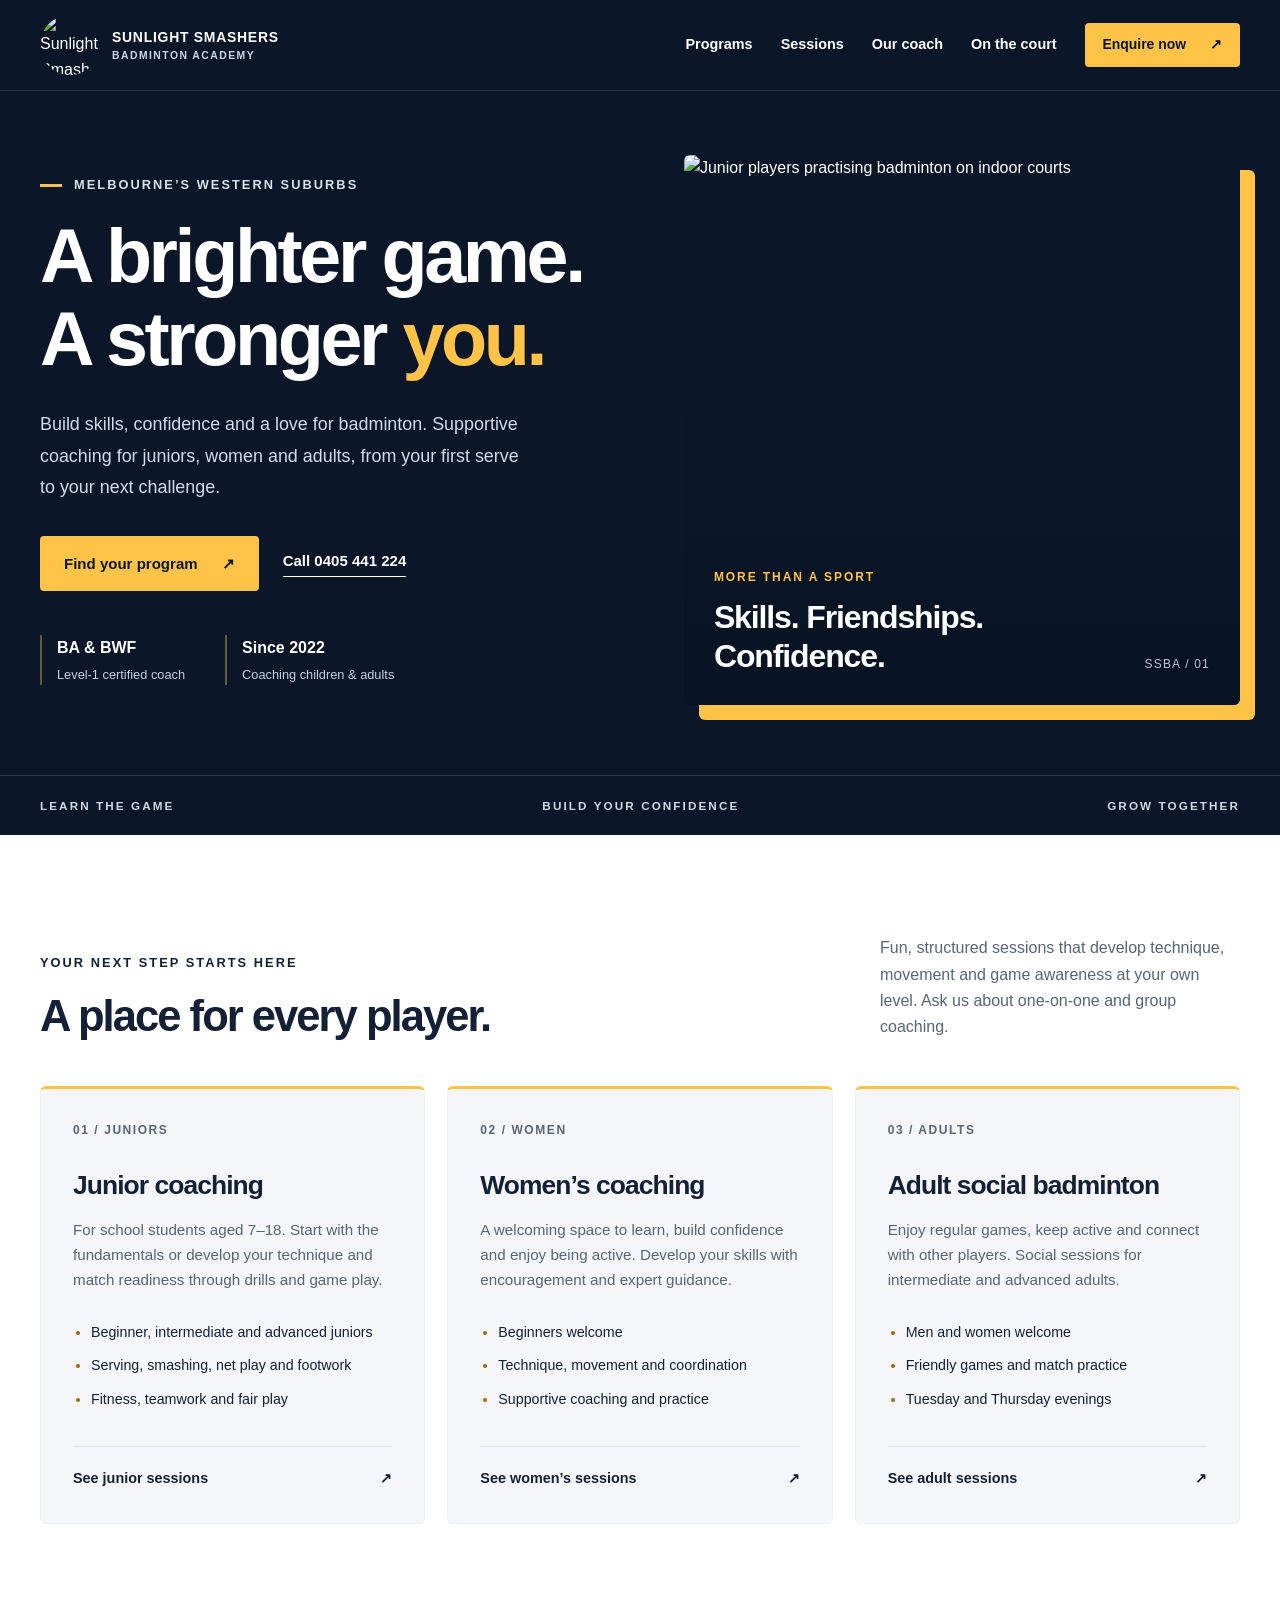
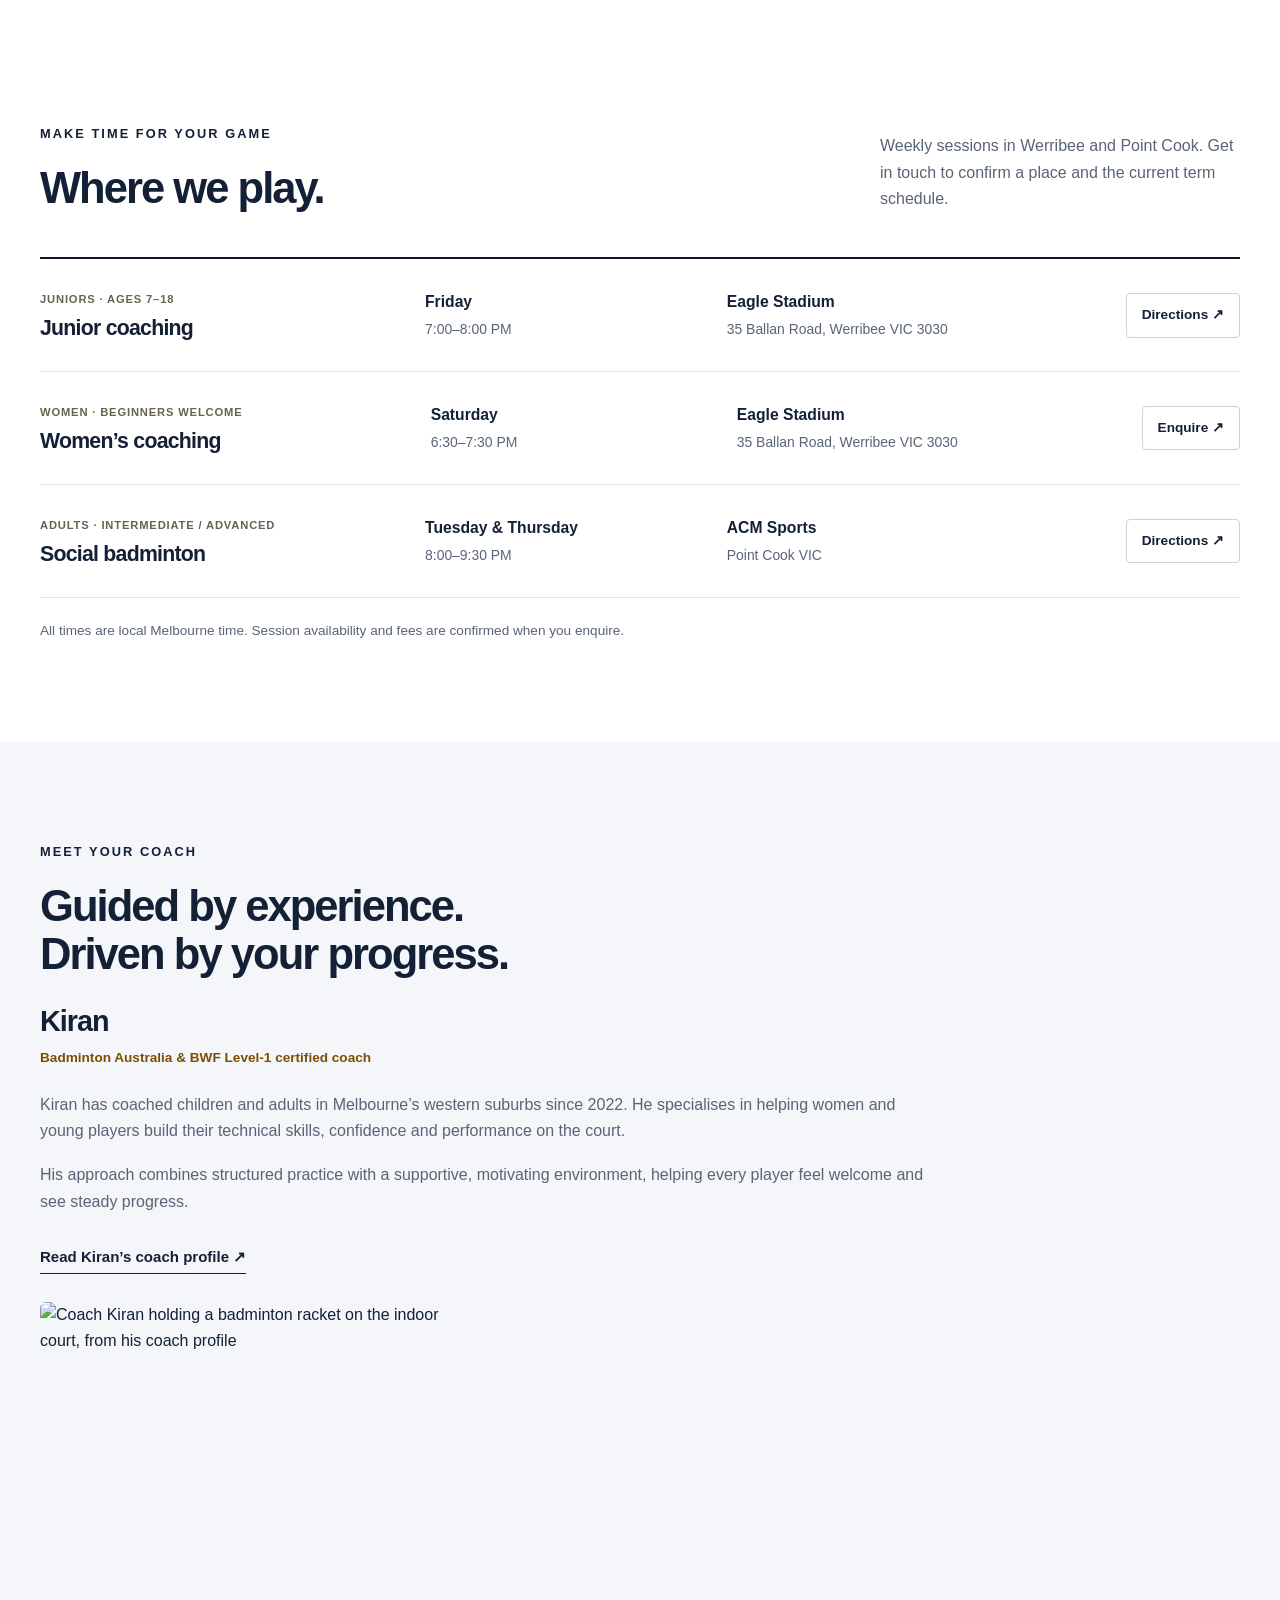
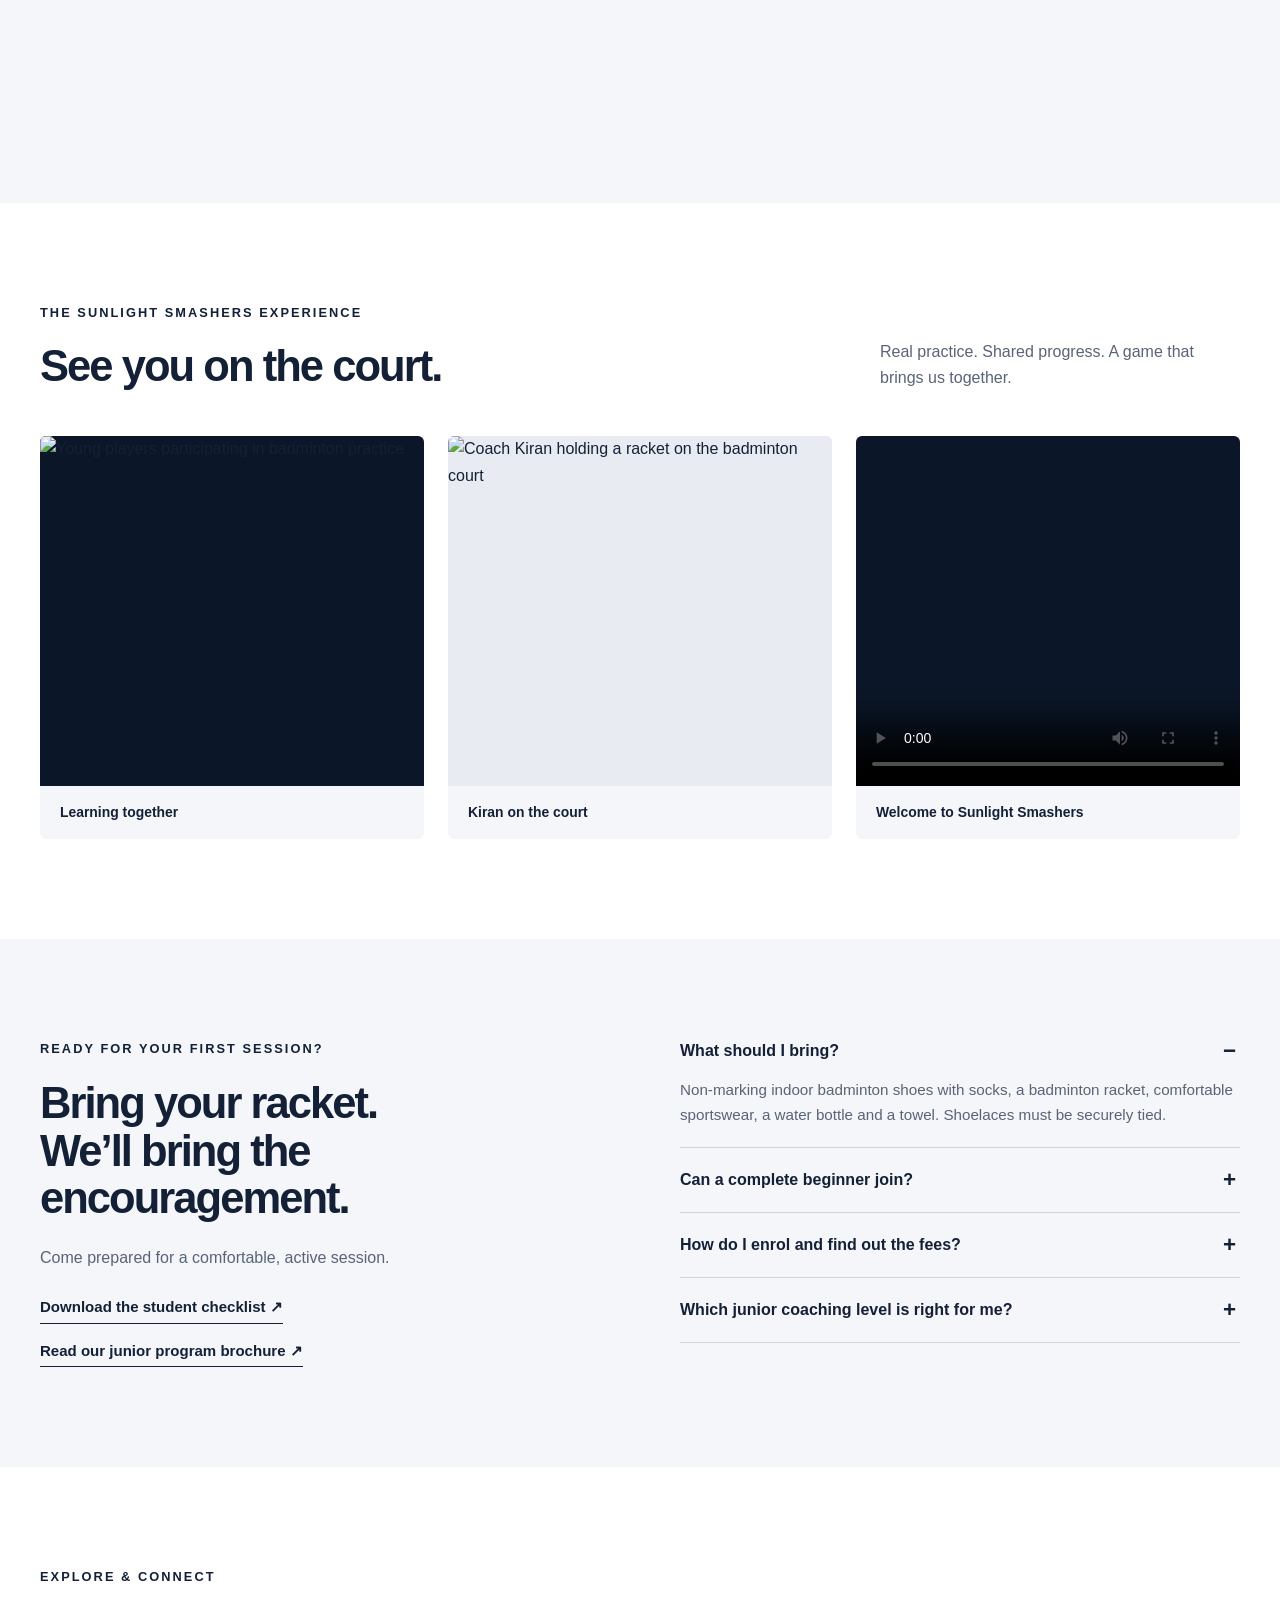
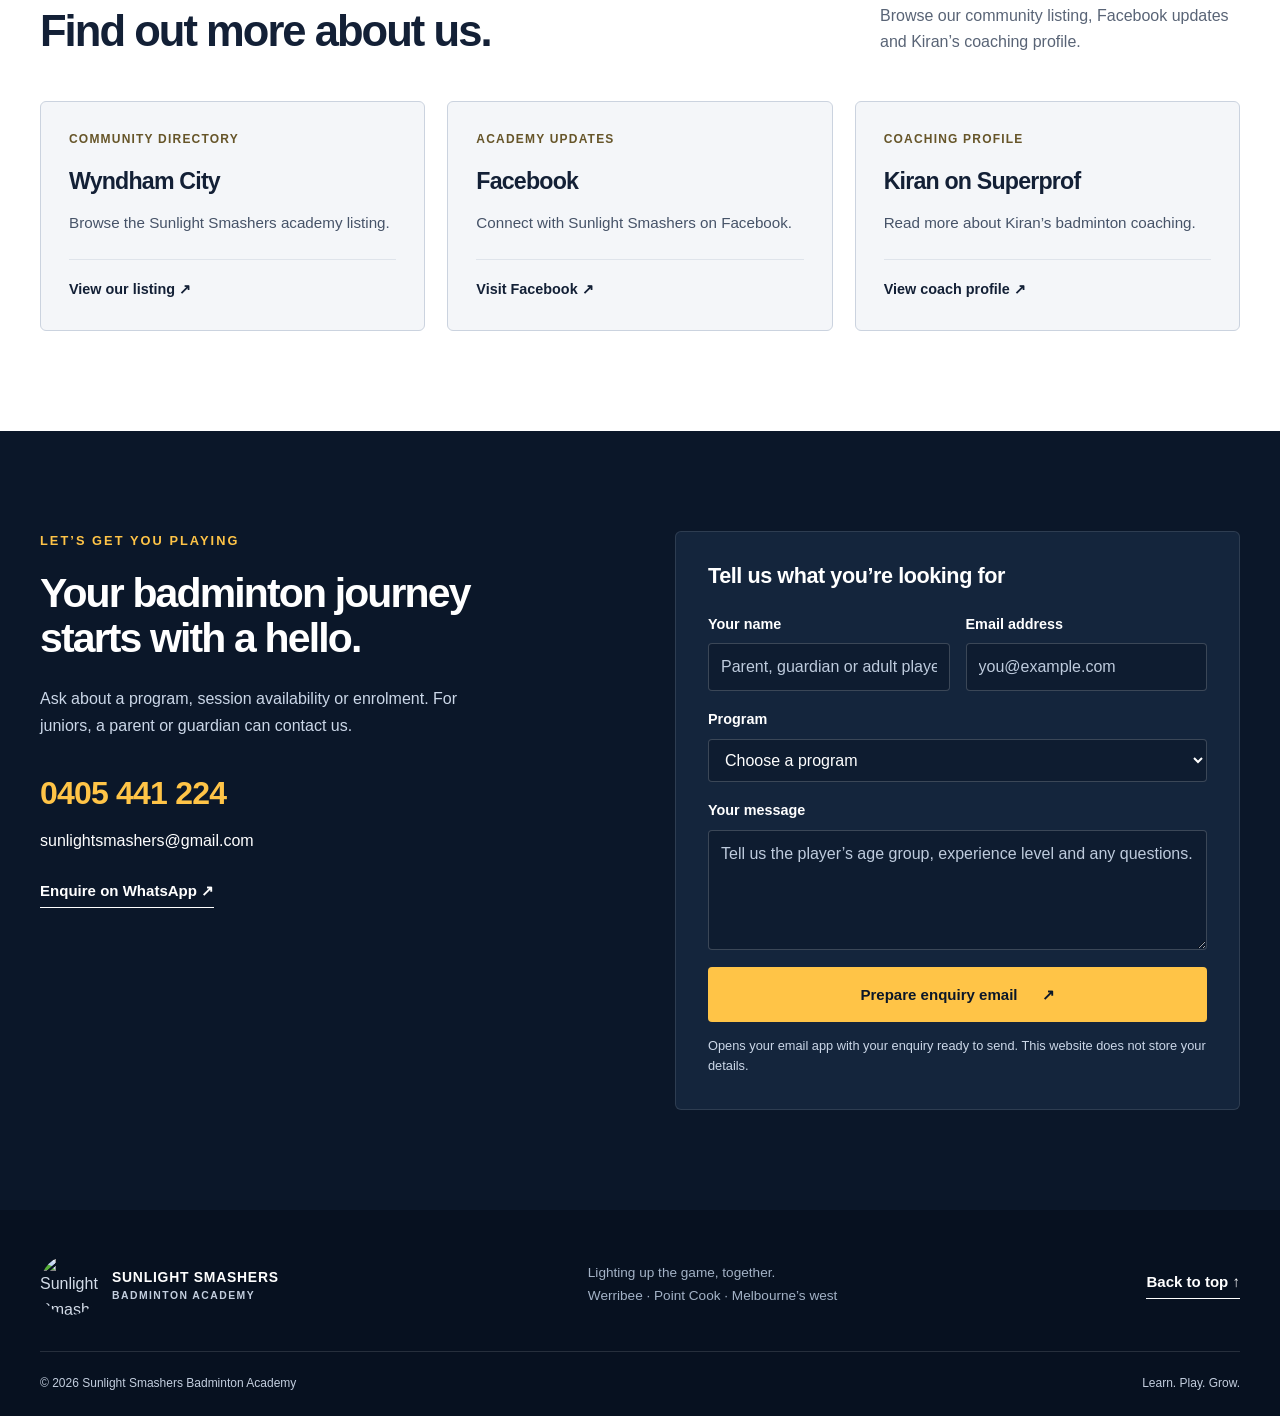
==== index.html @ 3bdeb05b "Add files via upload" ====
<!doctype html>
<html lang="en-AU">
<head>
<meta charset="utf-8"><meta name="viewport" content="width=device-width, initial-scale=1">
<title>Sunlight Smashers Badminton Academy | Coaching in Werribee & Point Cook</title>
<meta name="description" content="Badminton coaching for children, women and adults in Melbourne’s western suburbs. Learn with BA and BWF Level-1 certified coach Kiran. Explore sessions in Werribee, Point Cook.">
<meta name="theme-color" content="#0b1729"><link rel="icon" href="assets/logo.webp"><link rel="stylesheet" href="styles.css">
<script src="script.js" defer></script>
</head>
<body>
<a class="skip-link" href="#main">Skip to content</a>
<header class="header"><div class="container nav-wrap">
<a class="brand" href="#home" aria-label="Sunlight Smashers Badminton Academy home"><img src="assets/logo.webp" width="60" height="60" alt="Sunlight Smashers logo"><span>SUNLIGHT SMASHERS<small>BADMINTON ACADEMY</small></span></a>
<button class="menu-toggle" type="button" aria-expanded="false" aria-controls="navigation">Menu <span aria-hidden="true">☰</span></button>
<nav id="navigation" aria-label="Main navigation"><a href="#programs">Programs</a><a href="#sessions">Sessions</a><a href="#coach">Our coach</a><a href="#gallery">On the court</a><a class="button button-small" href="#contact">Enquire now <span aria-hidden="true">↗</span></a></nav>
</div></header>
<main id="main">
<section class="hero" id="home"><div class="container hero-grid"><div class="hero-copy"><p class="eyebrow"><span></span> MELBOURNE’S WESTERN SUBURBS</p><h1>A brighter game.<br>A stronger <em>you.</em></h1><p class="hero-intro">Build skills, confidence and a love for badminton. Supportive coaching for juniors, women and adults, from your first serve to your next challenge.</p><div class="button-row"><a class="button" href="#programs">Find your program <span aria-hidden="true">↗</span></a><a class="text-link light" href="tel:+61405441224">Call 0405 441 224</a></div><div class="hero-proof"><div><strong>BA & BWF</strong><span>Level-1 certified coach</span></div><div><strong>Since 2022</strong><span>Coaching children & adults</span></div></div></div><div class="hero-visual"><img class="hero-photo" src="assets/junior-coaching.webp" alt="Junior players practising badminton on indoor courts" width="1200" height="1600" fetchpriority="high"><div class="photo-caption"><span class="caption-label">MORE THAN A SPORT</span><strong>Skills. Friendships.<br>Confidence.</strong><span class="caption-index" aria-hidden="true">SSBA / 01</span></div></div></div><div class="hero-bottom"><div class="container"><span>LEARN THE GAME</span><span>BUILD YOUR CONFIDENCE</span><span>GROW TOGETHER</span></div></div></section>
<section class="section programs" id="programs"><div class="container"><div class="section-top"><div><p class="eyebrow">YOUR NEXT STEP STARTS HERE</p><h2>A place for every player.</h2></div><p>Fun, structured sessions that develop technique, movement and game awareness at your own level. Ask us about one-on-one and group coaching.</p></div><div class="program-grid"><article class="program-card"><span class="program-number">01 / JUNIORS</span><h3>Junior coaching</h3><p>For school students aged 7–18. Start with the fundamentals or develop your technique and match readiness through drills and game play.</p><ul><li>Beginner, intermediate and advanced juniors</li><li>Serving, smashing, net play and footwork</li><li>Fitness, teamwork and fair play</li></ul><a class="card-link" href="#sessions">See junior sessions <span aria-hidden="true">↗</span></a></article><article class="program-card"><span class="program-number">02 / WOMEN</span><h3>Women’s coaching</h3><p>A welcoming space to learn, build confidence and enjoy being active. Develop your skills with encouragement and expert guidance.</p><ul><li>Beginners welcome</li><li>Technique, movement and coordination</li><li>Supportive coaching and practice</li></ul><a class="card-link" href="#sessions">See women’s sessions <span aria-hidden="true">↗</span></a></article><article class="program-card"><span class="program-number">03 / ADULTS</span><h3>Adult social badminton</h3><p>Enjoy regular games, keep active and connect with other players. Social sessions for intermediate and advanced adults.</p><ul><li>Men and women welcome</li><li>Friendly games and match practice</li><li>Tuesday and Thursday evenings</li></ul><a class="card-link" href="#sessions">See adult sessions <span aria-hidden="true">↗</span></a></article></div></div></section>
<section class="section sessions" id="sessions"><div class="container"><div class="section-top"><div><p class="eyebrow">MAKE TIME FOR YOUR GAME</p><h2>Where we play.</h2></div><p>Weekly sessions in Werribee and Point Cook. Get in touch to confirm a place and the current term schedule.</p></div><div class="schedule"><article class="session-row"><div class="session-name"><span class="tag">JUNIORS · AGES 7–18</span><h3>Junior coaching</h3></div><div><strong>Friday</strong><span>7:00–8:00 PM</span></div><div><strong>Eagle Stadium</strong><span>35 Ballan Road, Werribee VIC 3030</span></div><a class="outline-link" href="https://www.google.com/maps/search/?api=1&query=Eagle+Stadium+35+Ballan+Road+Werribee+VIC+3030" target="_blank" rel="noopener noreferrer" aria-label="Find Eagle Stadium on Google Maps (opens in new tab)">Directions ↗</a></article><article class="session-row"><div class="session-name"><span class="tag">WOMEN · BEGINNERS WELCOME</span><h3>Women’s coaching</h3></div><div><strong>Saturday</strong><span>6:30–7:30 PM</span></div><div><strong>Eagle Stadium</strong><span>35 Ballan Road, Werribee VIC 3030</span></div><a class="outline-link" href="#contact" data-program="Women’s coaching">Enquire ↗</a></article><article class="session-row"><div class="session-name"><span class="tag">ADULTS · INTERMEDIATE / ADVANCED</span><h3>Social badminton</h3></div><div><strong>Tuesday & Thursday</strong><span>8:00–9:30 PM</span></div><div><strong>ACM Sports</strong><span>Point Cook VIC</span></div><a class="outline-link" href="https://www.google.com/maps/search/?api=1&query=ACM+Sports+Point+Cook+VIC" target="_blank" rel="noopener noreferrer" aria-label="Find ACM Sports on Google Maps (opens in new tab)">Directions ↗</a></article></div><p class="schedule-note">All times are local Melbourne time. Session availability and fees are confirmed when you enquire.</p></div></section>
<section class="section coach-section" id="coach"><div class="container coach-grid"><div class="coach-copy"><p class="eyebrow">MEET YOUR COACH</p><h2>Guided by experience.<br>Driven by your progress.</h2><h3>Kiran</h3><p class="credential">Badminton Australia & BWF Level-1 certified coach</p><p>Kiran has coached children and adults in Melbourne’s western suburbs since 2022. He specialises in helping women and young players build their technical skills, confidence and performance on the court.</p><p>His approach combines structured practice with a supportive, motivating environment, helping every player feel welcome and see steady progress.</p><a class="text-link" href="downloads/coach-kiran-profile.pdf" target="_blank" rel="noopener">Read Kiran’s coach profile <span aria-hidden="true">↗</span></a><figure class="coach-profile-photo"><img src="assets/coach-profile-photo.webp" alt="Coach Kiran holding a badminton racket on the indoor court, from his coach profile" width="528" height="504" loading="lazy"></figure></div></div></section>
<section class="section gallery-section" id="gallery"><div class="container"><div class="section-top"><div><p class="eyebrow">THE SUNLIGHT SMASHERS EXPERIENCE</p><h2>See you on the court.</h2></div><p>Real practice. Shared progress. A game that brings us together.</p></div><div class="gallery-grid"><figure><img src="assets/junior-coaching.webp" alt="Young players participating in badminton practice" loading="lazy" width="900" height="1200"><figcaption>Learning together</figcaption></figure><figure><img src="assets/coach-on-court.webp" alt="Coach Kiran holding a racket on the badminton court" loading="lazy" width="900" height="1200"><figcaption>Kiran on the court</figcaption></figure><figure><video controls playsinline preload="metadata" poster="assets/academy-video-poster.webp" aria-label="Sunlight Smashers academy introduction video"><source src="assets/coaching.mp4" type="video/mp4">Your browser does not support video. <a href="assets/coaching.mp4">Download the academy video</a>.</video><figcaption>Welcome to Sunlight Smashers</figcaption></figure></div></div></section>
<section class="section prepare-section" id="prepare"><div class="container prepare-grid"><div><p class="eyebrow">READY FOR YOUR FIRST SESSION?</p><h2>Bring your racket.<br>We’ll bring the encouragement.</h2><p>Come prepared for a comfortable, active session.</p><a class="text-link" href="downloads/student-checklist.pdf" target="_blank" rel="noopener">Download the student checklist ↗</a><a class="text-link resource-link" href="downloads/junior-program-brochure.pdf" target="_blank" rel="noopener">Read our junior program brochure ↗</a></div><div class="faq"><details open><summary>What should I bring?</summary><p>Non-marking indoor badminton shoes with socks, a badminton racket, comfortable sportswear, a water bottle and a towel. Shoelaces must be securely tied.</p></details><details><summary>Can a complete beginner join?</summary><p>Yes. Junior coaching includes a beginner pathway, and beginners are welcome in women’s coaching. Adult social sessions suit intermediate and advanced players.</p></details><details><summary>How do I enrol and find out the fees?</summary><p>Call or email us, or prepare an enquiry below. Tell us which program you’re interested in and the player’s experience level. We’ll confirm availability, fees and the next steps.</p></details><details><summary>Which junior coaching level is right for me?</summary><p>Beginners learn the basics, intermediate players refine techniques and movement, and advanced juniors develop competitive strategies and match readiness. Ask Kiran about the best fit.</p></details></div></div></section>
<section class="section references-section" id="references"><div class="container"><div class="section-top"><div><p class="eyebrow">EXPLORE & CONNECT</p><h2>Find out more about us.</h2></div><p>Browse our community listing, Facebook updates and Kiran’s coaching profile.</p></div><div class="reference-grid"><a class="reference-card" href="https://www.wyndham.vic.gov.au/directory/sunlight-smashers-badminton-academy-ssba" target="_blank" rel="noopener noreferrer"><span class="reference-label">COMMUNITY DIRECTORY</span><h3>Wyndham City</h3><p>Browse the Sunlight Smashers academy listing.</p><span class="reference-action">View our listing ↗</span></a><a class="reference-card" href="https://www.facebook.com/share/1cbproAzac/?mibextid=wwXIfr" target="_blank" rel="noopener noreferrer"><span class="reference-label">ACADEMY UPDATES</span><h3>Facebook</h3><p>Connect with Sunlight Smashers on Facebook.</p><span class="reference-action">Visit Facebook ↗</span></a><a class="reference-card" href="https://www.superprof.com.au/meet-kiran-badminton-australia-badminton-world-federation-bwf-certified-badminton-coach-empowering-young-talent-and.html" target="_blank" rel="noopener noreferrer"><span class="reference-label">COACHING PROFILE</span><h3>Kiran on Superprof</h3><p>Read more about Kiran’s badminton coaching.</p><span class="reference-action">View coach profile ↗</span></a></div></div></section>
<section class="section contact-section" id="contact"><div class="container contact-grid"><div class="contact-copy"><p class="eyebrow">LET’S GET YOU PLAYING</p><h2>Your badminton journey<br>starts with a hello.</h2><p>Ask about a program, session availability or enrolment. For juniors, a parent or guardian can contact us.</p><a class="contact-phone" href="tel:+61405441224">0405 441 224</a><a class="contact-email" href="mailto:sunlightsmashers@gmail.com">sunlightsmashers@gmail.com</a><a class="text-link light" href="https://wa.me/61405441224?text=Hello%20Sunlight%20Smashers%2C%20I%27d%20like%20to%20enquire%20about%20badminton%20sessions." target="_blank" rel="noopener noreferrer">Enquire on WhatsApp ↗</a></div><form id="enquiry-form" class="enquiry-form"><h3>Tell us what you’re looking for</h3><div class="form-grid"><label>Your name<input name="name" autocomplete="name" required maxlength="100" placeholder="Parent, guardian or adult player"></label><label>Email address<input type="email" name="email" autocomplete="email" required maxlength="150" placeholder="you@example.com"></label></div><label>Program<select name="program" required><option value="">Choose a program</option><option>Junior coaching</option><option>Women’s coaching</option><option>Adult social badminton</option><option>General enquiry</option></select></label><label>Your message<textarea name="message" rows="4" required maxlength="1500" placeholder="Tell us the player’s age group, experience level and any questions."></textarea></label><button class="button" type="submit">Prepare enquiry email <span aria-hidden="true">↗</span></button><p class="form-note">Opens your email app with your enquiry ready to send. This website does not store your details.</p><p class="form-status" id="form-status" role="status" hidden></p></form></div></section>
</main>
<footer><div class="container footer-grid"><a class="brand" href="#home"><img src="assets/logo.webp" width="54" height="54" alt="Sunlight Smashers logo"><span>SUNLIGHT SMASHERS<small>BADMINTON ACADEMY</small></span></a><p>Lighting up the game, together.<br>Werribee · Point Cook · Melbourne’s west</p><a href="#home" class="text-link light">Back to top ↑</a></div><div class="container footer-bottom"><span>© <span id="year">2026</span> Sunlight Smashers Badminton Academy</span><span>Learn. Play. Grow.</span></div></footer>
</body></html>
---- styles.css ----
:root{--navy:#0b1729;--navy-soft:#14253c;--gold:#ffc447;--ink:#132036;--muted:#596476;--line:#dfe4eb;--paper:#f4f6f9;--white:#fff;--radius:6px}*{box-sizing:border-box}html{scroll-behavior:smooth;scroll-padding-top:100px}body{margin:0;font-family:Arial,Helvetica,sans-serif;color:var(--ink);background:white;font-size:16px;line-height:1.65}h1,h2,h3,p{margin:0}h1,h2,h3{line-height:1.1;letter-spacing:-.045em}h1{font-size:clamp(3.25rem,5.9vw,5.6rem);font-weight:800}h2{font-size:clamp(2.2rem,3.4vw,3.5rem);font-weight:800}h3{font-size:1.65rem;letter-spacing:-.035em}a{color:inherit;text-decoration:none}button,input,select,textarea{font:inherit}button,a,input,select,textarea,summary{-webkit-tap-highlight-color:transparent}a:focus-visible,button:focus-visible,summary:focus-visible{outline:3px solid #c27c00;outline-offset:5px}input:focus,select:focus,textarea:focus{outline:2px solid #c27c00;outline-offset:2px}img{display:block;max-width:100%}section{scroll-margin-top:10px}.container{width:min(1200px,calc(100% - 80px));margin-inline:auto}.section{padding:100px 0}.eyebrow{font-size:.8rem;font-weight:800;letter-spacing:.16em;line-height:1.6;margin-bottom:20px}.header{background:var(--navy);color:white;border-bottom:1px solid #ffffff20;position:sticky;top:0;z-index:20}.nav-wrap{display:flex;align-items:center;justify-content:space-between;gap:25px;min-height:90px}.brand{display:flex;align-items:center;gap:12px;flex-shrink:0}.brand img{object-fit:contain;border-radius:50%;width:60px;height:60px}.brand span{font-size:.87rem;font-weight:800;letter-spacing:.055em;line-height:1.5}.brand small{display:block;color:#bbc5d4;font-size:.65rem;letter-spacing:.14em}nav{display:flex;align-items:center;gap:28px;font-size:.9rem;font-weight:600}nav>a:not(.button):hover{color:var(--gold)}.button{display:inline-flex;align-items:center;justify-content:center;gap:24px;padding:16px 23px;background:var(--gold);color:var(--navy);border:1px solid transparent;border-radius:4px;font-size:.94rem;font-weight:700;line-height:1.4;cursor:pointer;transition:background .2s,transform .2s}.button:hover{background:#ffd478;transform:translateY(-2px)}.button-small{padding:11px 17px;font-size:.87rem}.button-dark{background:var(--navy);color:white}.button-dark:hover{background:var(--navy-soft)}.menu-toggle{display:none}.hero{color:white;background:var(--navy);overflow:hidden}.hero-grid{display:grid;grid-template-columns:1.05fr 1fr;gap:60px;align-items:center;padding:64px 0 70px}.hero-copy{padding:18px 0}.hero .eyebrow{color:#d7e0eb;display:flex;align-items:center;gap:12px}.hero .eyebrow span{width:22px;height:3px;background:var(--gold)}h1 em{color:var(--gold);font-style:normal}.hero-intro{color:#bdc7d6;max-width:490px;font-size:1.12rem;line-height:1.75;margin-top:28px}.button-row{display:flex;align-items:center;gap:24px;margin-top:32px;flex-wrap:wrap}.text-link{display:inline-block;font-weight:700;font-size:.94rem;border-bottom:1px solid currentColor;padding-bottom:3px}.text-link:hover{color:#a56800}.light{color:#fff}.light:hover{color:var(--gold)}.hero-proof{display:flex;gap:40px;margin-top:44px}.hero-proof>div{border-left:2px solid #ffca4d60;padding-left:15px}.hero-proof strong{display:block;font-size:1rem}.hero-proof span{display:block;color:#aab7c8;font-size:.8rem;margin-top:3px}.hero-visual{height:550px;position:relative;border-radius:6px;overflow:hidden;box-shadow:15px 15px 0 #ffc447}.hero-photo{width:100%;height:100%;object-fit:cover;object-position:50% 55%}.hero-visual:after{content:'';position:absolute;inset:35% 0 0;background:linear-gradient(transparent,#071322e8);pointer-events:none}.photo-caption{position:absolute;bottom:30px;left:30px;right:30px;z-index:1}.caption-label{font-size:.75rem;letter-spacing:.16em;color:var(--gold);font-weight:700}.photo-caption strong{display:block;margin-top:9px;font-size:2rem;line-height:1.2;letter-spacing:-.035em}.caption-index{position:absolute;right:0;bottom:0;color:#b8c4d5;font-size:.75rem;letter-spacing:.1em}.hero-bottom{border-top:1px solid #ffffff24}.hero-bottom .container{display:flex;align-items:center;justify-content:space-between;gap:20px;padding:20px 0;color:#d0d8e4;font-size:.73rem;font-weight:700;letter-spacing:.18em}.section-top{display:flex;align-items:flex-end;justify-content:space-between;gap:40px;margin-bottom:45px}.section-top>p{max-width:360px;color:var(--muted)}.program-grid{display:grid;grid-template-columns:repeat(3,1fr);gap:22px}.program-card{background:var(--paper);padding:32px;display:flex;flex-direction:column;border:1px solid #edf0f4;border-radius:var(--radius);border-top:3px solid var(--gold)}.program-number{font-size:.75rem;font-weight:800;letter-spacing:.13em;color:var(--muted);margin-bottom:30px}.program-card h3{margin-bottom:17px}.program-card p{color:var(--muted);font-size:.95rem}.program-card ul{padding-left:18px;margin:24px 0 30px;font-size:.89rem;line-height:1.65}.program-card li{padding:5px 0}.program-card li::marker{color:#9d6906}.card-link{display:flex;justify-content:space-between;gap:12px;border-top:1px solid var(--line);padding-top:20px;margin-top:auto;font-size:.9rem;font-weight:700}.card-link:hover{color:#975c00}.holiday-section{background:var(--gold);padding:65px 0}.holiday-grid{display:grid;grid-template-columns:1.15fr 1fr;gap:90px;align-items:center}.holiday-section h2{font-size:clamp(2.8rem,4vw,4rem)}.holiday-section p:not(.eyebrow){max-width:510px;margin-top:20px}.holiday-section .button{margin-top:25px}.holiday-details{border-left:1px solid #15213940;padding-left:50px}.holiday-details>div{padding-bottom:18px}.holiday-details span{display:block;font-size:.73rem;letter-spacing:.14em;font-weight:800}.holiday-details strong{display:block;font-size:1.18rem;margin-top:4px}.holiday-details p:not(.eyebrow){margin-top:3px}.holiday-details .limited{font-weight:800}.holiday-details small{font-size:.85rem;display:block;margin-top:6px}.schedule{border-top:2px solid var(--navy)}.session-row{display:grid;grid-template-columns:1.3fr 1fr 1.35fr auto;align-items:center;gap:24px;padding:30px 0;border-bottom:1px solid var(--line)}.tag{font-size:.7rem;letter-spacing:.075em;font-weight:700;color:#68624e;display:block;margin-bottom:9px}.session-row h3{font-size:1.33rem}.session-row strong{display:block;font-size:.98rem}.session-row div>span:not(.tag){display:block;font-size:.87rem;color:var(--muted);margin-top:3px}.outline-link{border:1px solid #cbd2dc;border-radius:4px;padding:10px 15px;font-weight:700;font-size:.85rem;white-space:nowrap}.outline-link:hover{border-color:var(--ink);background:var(--paper)}.schedule-note{color:var(--muted);font-size:.85rem;margin-top:22px}.coach-section{background:var(--paper)}.coach-grid{display:grid;grid-template-columns:.9fr 1.1fr;align-items:center;gap:85px}.coach-image-wrap{height:490px;position:relative;border-radius:var(--radius);overflow:hidden}.coach-image-wrap img{height:100%;width:100%;object-fit:cover;object-position:45% 45%}.coach-photo-label{background:var(--navy);color:var(--gold);position:absolute;bottom:20px;left:20px;padding:12px 18px;font-size:.73rem;font-weight:800;letter-spacing:.12em}.coach-copy h3{margin-top:27px;font-size:1.8rem}.credential{font-size:.85rem;color:#7b4e00;font-weight:700;margin:10px 0 22px}.coach-copy p:not(.eyebrow):not(.credential){color:var(--muted);margin-bottom:18px}.coach-copy .text-link{margin-top:12px}.gallery-grid{display:grid;grid-template-columns:repeat(3,1fr);gap:24px}.gallery-grid figure{margin:0;overflow:hidden;border-radius:var(--radius);background:var(--paper)}.gallery-grid img,.gallery-grid video{width:100%;height:350px;object-fit:cover;background:var(--navy);display:block}.gallery-grid video{object-fit:contain}.gallery-grid figcaption{padding:15px 20px;font-size:.87rem;font-weight:600}.prepare-section{background:var(--paper)}.prepare-grid{display:grid;grid-template-columns:1fr 1fr;gap:80px}.prepare-grid>div>p:not(.eyebrow){color:var(--muted);margin:22px 0}.resource-link{display:table;margin-top:15px}.faq details{border-bottom:1px solid #cdd4df;padding:20px 0}.faq details:first-child{padding-top:0}.faq summary{list-style:none;font-weight:700;cursor:pointer;position:relative;padding-right:35px;line-height:1.5}.faq summary::-webkit-details-marker{display:none}.faq summary:after{content:'+';position:absolute;right:4px;font-size:1.4rem;top:-5px}.faq details[open] summary:after{content:'−'}.faq p{color:var(--muted);font-size:.95rem;margin-top:14px}.contact-section{background:var(--navy);color:white}.contact-grid{display:grid;grid-template-columns:1fr 1fr;gap:70px;align-items:start}.contact-copy .eyebrow{color:var(--gold)}.contact-copy h2{font-size:clamp(2.2rem,3.2vw,3.1rem)}.contact-copy p:not(.eyebrow){color:#b9c5d6;margin-top:25px;max-width:430px}.contact-phone{display:block;font-size:2rem;font-weight:700;letter-spacing:-.025em;margin-top:28px;color:var(--gold)}.contact-email{display:table;font-size:1rem;overflow-wrap:anywhere;margin:8px 0 24px}.contact-email:hover{color:var(--gold)}.enquiry-form{padding:32px;background:var(--navy-soft);border:1px solid #ffffff1c;border-radius:var(--radius)}.enquiry-form h3{font-size:1.35rem;margin-bottom:25px;letter-spacing:-.02em}.form-grid{display:grid;grid-template-columns:1fr 1fr;gap:16px}.enquiry-form label{display:block;font-size:.87rem;font-weight:600;margin-bottom:17px}input,textarea,select{width:100%;min-width:0;display:block;border:1px solid #ffffff30;background:#0e1c30;color:white;border-radius:4px;padding:11px 12px;margin-top:7px;font-size:.9rem;font-weight:400;line-height:1.5}input::placeholder,textarea::placeholder{color:#a7b4c5}select{color-scheme:dark}textarea{resize:vertical}.enquiry-form .button{width:100%}.form-note{font-size:.8rem;color:#b7c5d8;margin-top:14px;line-height:1.6}.form-status{font-size:.88rem;color:var(--gold);margin-top:14px}footer{background:#071120;color:#d2dbe7;padding:45px 0 0}.footer-grid{display:flex;justify-content:space-between;align-items:center;gap:30px}.footer-grid p{font-size:.85rem;color:#a3b2c6}.footer-bottom{display:flex;justify-content:space-between;gap:15px;padding:22px 0;margin-top:36px;border-top:1px solid #ffffff20;font-size:.75rem;color:#9cabbe}.skip-link{position:fixed;left:12px;top:-100px;padding:12px 20px;z-index:100;background:var(--gold);color:var(--navy)}.skip-link:focus{top:12px}
@media(min-width:1500px){.hero-grid{padding:80px 0 90px}.hero-visual{height:620px}}
@media(max-width:1050px){.container{width:calc(100% - 48px)}nav{gap:18px;font-size:.82rem}.brand span{font-size:.75rem}.brand small{font-size:.6rem}.brand img{width:50px;height:50px}.hero-grid{gap:35px}.hero-visual{height:520px}.program-card{padding:25px}.holiday-grid,.coach-grid,.prepare-grid,.contact-grid{gap:40px}.session-row{grid-template-columns:1.25fr 1fr 1.2fr}.session-row .outline-link{grid-column:3;justify-self:start}.holiday-details{padding-left:30px}.form-grid{grid-template-columns:1fr}.gallery-grid img,.gallery-grid video{height:300px}}
@media(max-width:800px){.header{position:sticky}.nav-wrap{min-height:78px;flex-wrap:wrap;gap:0}.brand span{font-size:.8rem}.menu-toggle{display:flex;align-items:center;gap:10px;background:transparent;border:1px solid #ffffff40;border-radius:4px;color:white;padding:9px 13px;font-size:.85rem;cursor:pointer}nav{display:none;flex-basis:100%;padding:16px 0 22px;flex-direction:column;align-items:stretch;gap:0}nav.is-open{display:flex}nav>a{padding:12px 4px}nav .button{margin-top:10px;align-self:flex-start;padding:12px 18px}.hero-grid{gap:30px;padding-top:40px;grid-template-columns:1.1fr 1fr}.hero-visual{height:480px}.hero-copy h1{font-size:3.4rem}.hero-intro{font-size:1rem}.hero-proof{gap:20px;flex-wrap:wrap}.photo-caption{left:20px;right:20px}.photo-caption strong{font-size:1.6rem}.caption-index{display:none}.section{padding:70px 0}.section-top{gap:25px;align-items:start;flex-direction:column}.section-top>p{max-width:550px}.program-grid{grid-template-columns:1fr}.program-card{padding:30px}.program-number{margin-bottom:20px}.holiday-grid{gap:35px;grid-template-columns:1fr 1fr}.coach-grid{gap:35px}.coach-image-wrap{height:440px}.coach-copy h2{font-size:2.2rem}.gallery-grid{gap:15px}.gallery-grid img,.gallery-grid video{height:260px}.contact-grid,.prepare-grid{grid-template-columns:1fr;gap:40px}.contact-copy p:not(.eyebrow){max-width:600px}.form-grid{grid-template-columns:1fr 1fr}.footer-grid{align-items:start;flex-wrap:wrap}.footer-grid>p{margin-left:auto}.footer-grid .text-link{font-size:.8rem}}
@media(max-width:600px){.container{width:calc(100% - 36px)}html{scroll-padding-top:85px}.brand{gap:9px}.brand span{font-size:.68rem}.brand small{font-size:.55rem}.brand img{width:45px;height:45px}.menu-toggle{padding:9px 10px;font-size:.78rem}.hero-grid{grid-template-columns:1fr;padding:30px 0 42px;gap:35px}.hero-copy h1{font-size:clamp(3rem,11vw,4rem)}.hero .eyebrow{font-size:.69rem;margin-bottom:20px}.hero-intro{max-width:100%;margin-top:24px}.hero-proof{margin-top:28px;gap:30px}.hero-visual{height:390px;margin-right:10px;box-shadow:10px 10px 0 var(--gold)}.hero-photo{object-position:50% 57%}.photo-caption strong{font-size:1.7rem}.hero-bottom .container{gap:14px;font-size:.6rem;letter-spacing:.09em;padding:17px 0}.hero-bottom span{max-width:100px}.button-row{gap:18px;margin-top:24px}.button{font-size:.88rem}.section{padding:60px 0}.section-top{margin-bottom:30px;gap:20px}.eyebrow{font-size:.72rem;margin-bottom:15px}h2{font-size:2.35rem}.program-card{padding:26px}.holiday-section{padding:45px 0}.holiday-grid{grid-template-columns:1fr;gap:35px}.holiday-details{border-left:0;border-top:1px solid #15213940;padding:28px 0 0}.holiday-section h2{font-size:3rem}.session-row{grid-template-columns:1fr 1fr;gap:20px;padding:26px 0}.session-name{grid-column:1/-1}.session-row .outline-link{grid-column:1/-1}.session-row strong{font-size:.9rem}.session-row div>span:not(.tag){font-size:.82rem}.tag{font-size:.66rem}.coach-grid{grid-template-columns:1fr;gap:35px}.coach-image-wrap{height:420px;max-width:430px}.coach-copy h2{font-size:2.3rem}.gallery-grid{grid-template-columns:1fr}.gallery-grid img,.gallery-grid video{height:330px}.gallery-grid img{object-position:center 55%}.prepare-grid{gap:32px}.prepare-grid h2{font-size:2.2rem}.enquiry-form{padding:23px}.form-grid{grid-template-columns:1fr;gap:0}.contact-phone{font-size:1.8rem}.contact-copy h2{font-size:2.35rem}.footer-grid{flex-direction:column;gap:22px}.footer-grid>p{margin-left:0}.footer-bottom{flex-direction:column;gap:7px;margin-top:28px}.resource-link{font-size:.87rem}.schedule-note{font-size:.8rem}}
@media(prefers-reduced-motion:reduce){html{scroll-behavior:auto}*{transition:none!important}}

input,textarea,select{font-size:1rem}.enquiry-form label{font-size:.9rem}

/* Explicit text colours keep the academy readable in embedded previews and standalone browsers. */
h1,h2,h3{color:var(--ink)}
.header .brand,.header .brand span,.header nav>a:not(.button),.menu-toggle{color:#fff}
.header .brand small{color:#cbd5e4}
.header nav>a:not(.button):hover{color:var(--gold)}
.hero h1,.hero h2,.hero h3,.hero-proof strong,.photo-caption strong{color:#fff}
.hero h1 em,.caption-label{color:var(--gold)}
.hero-intro{color:#d1dbea}
.hero-proof span{color:#c5d0e0}
.hero .text-link{color:#fff}
.contact-section h2,.contact-section h3,.enquiry-form label{color:#fff}
.contact-copy p:not(.eyebrow),.form-note{color:#cbd7e8}
.contact-section .contact-email,.contact-section .text-link{color:#fff}
.contact-section .contact-phone,.form-status{color:var(--gold)}
.enquiry-form input,.enquiry-form textarea,.enquiry-form select,.enquiry-form option{color:#fff;background:#0e1c30}
.enquiry-form input::placeholder,.enquiry-form textarea::placeholder{color:#becbdd;opacity:1}
footer .brand span,footer .text-link{color:#fff}
footer .brand small,footer p,.footer-bottom{color:#c3cede}
.hero .button,.contact-section .button,.header .button{color:var(--navy)}
.holiday-section .button-dark{color:#fff}
.references-section{background:#fff}
.reference-grid{display:grid;grid-template-columns:repeat(3,minmax(0,1fr));gap:22px}
.reference-card{display:flex;flex-direction:column;padding:28px;border:1px solid #cbd3df;border-radius:6px;color:var(--ink);background:var(--paper);transition:border-color .2s,background .2s}
.reference-card:hover{border-color:#9a6500;background:#fff9e9}
.reference-label{color:#665529;font-size:.75rem;font-weight:800;letter-spacing:.1em;margin-bottom:20px}
.reference-card h3{font-size:1.45rem;color:var(--ink);margin-bottom:15px}
.reference-card p{color:#465368;font-size:.95rem;margin-bottom:24px}
.reference-action{display:block;font-size:.9rem;font-weight:700;color:var(--ink);margin-top:auto;padding-top:18px;border-top:1px solid var(--line)}
@media(max-width:800px){.reference-grid{grid-template-columns:1fr}.reference-card{padding:25px}}

.coach-image-wrap img{object-position:50% 25%}.gallery-grid img[src$="coach-on-court.webp"]{object-fit:contain;background:#e8ecf2}

.coach-profile-photo{margin:28px 0 0;max-width:420px}.coach-profile-photo img{width:100%;height:auto;object-fit:contain;border-radius:6px}

.coach-grid{grid-template-columns:1fr}.coach-copy{max-width:900px}.coach-profile-photo{max-width:420px}
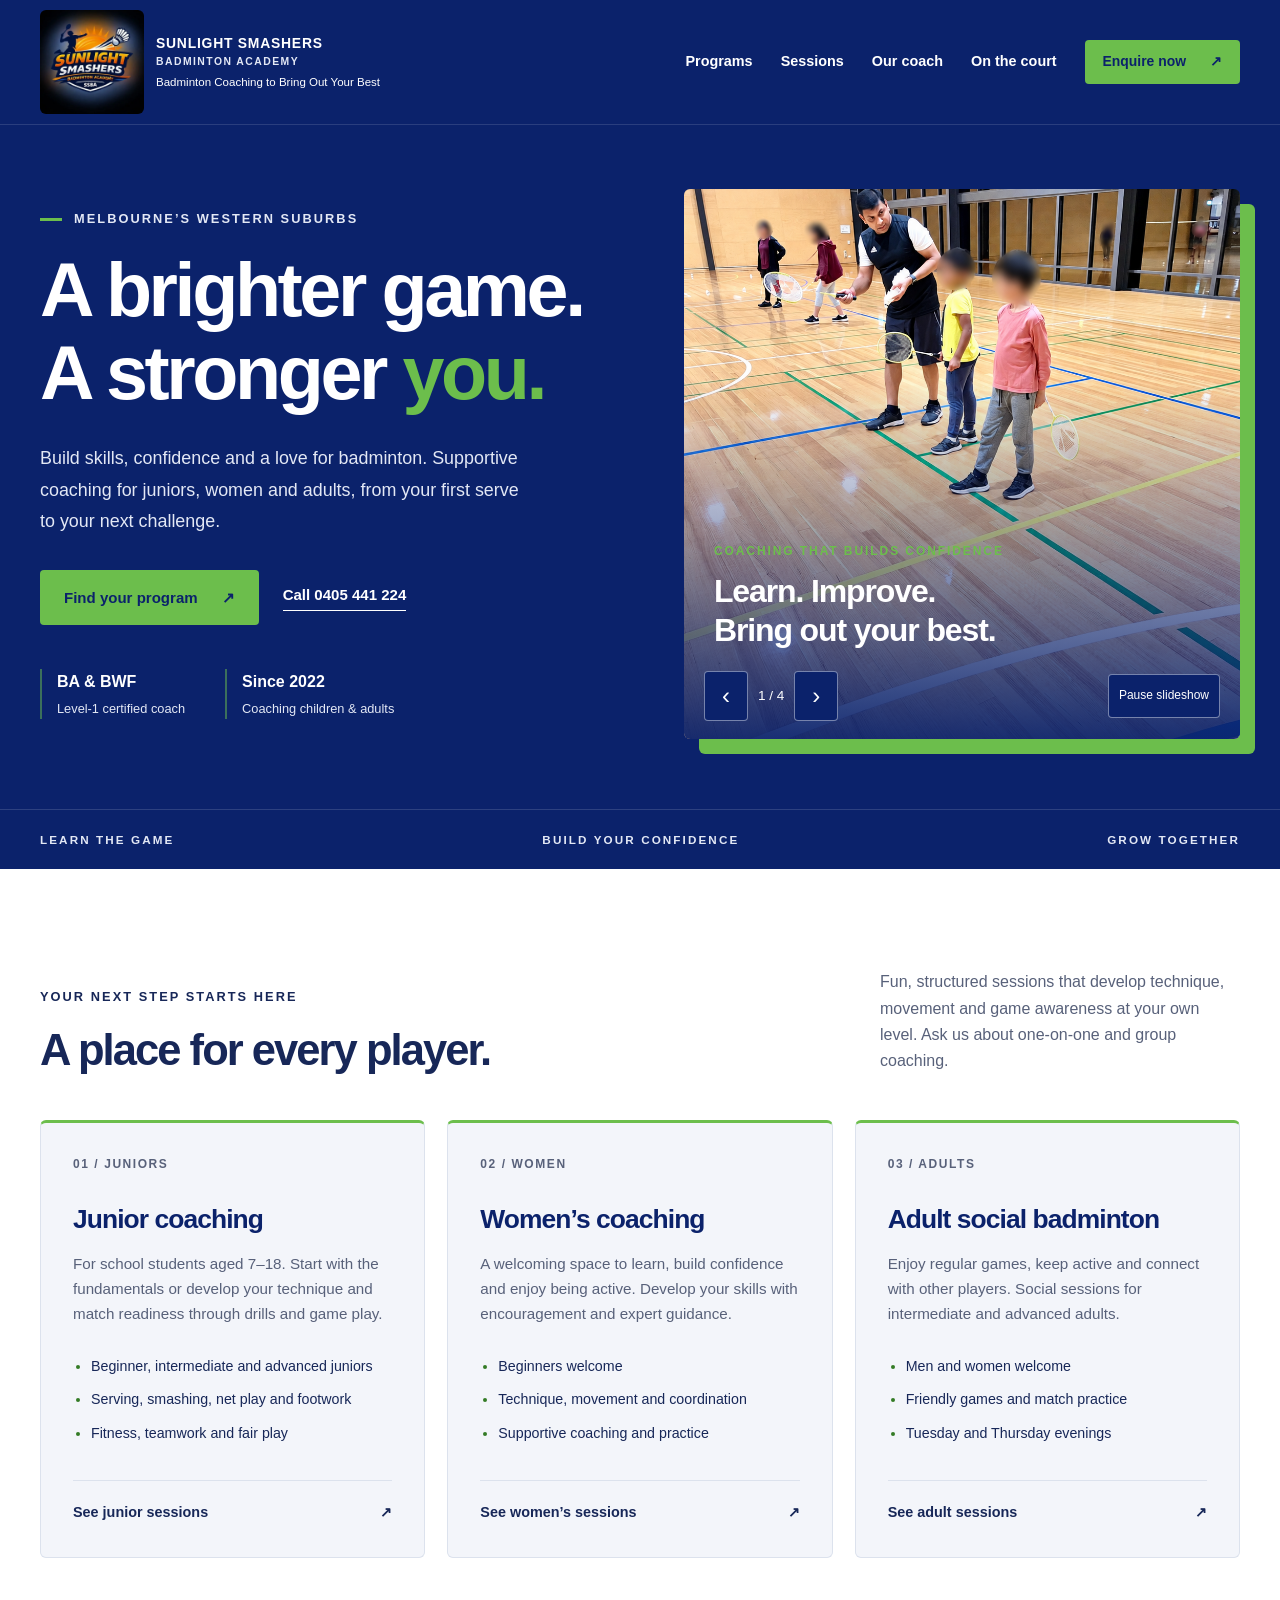
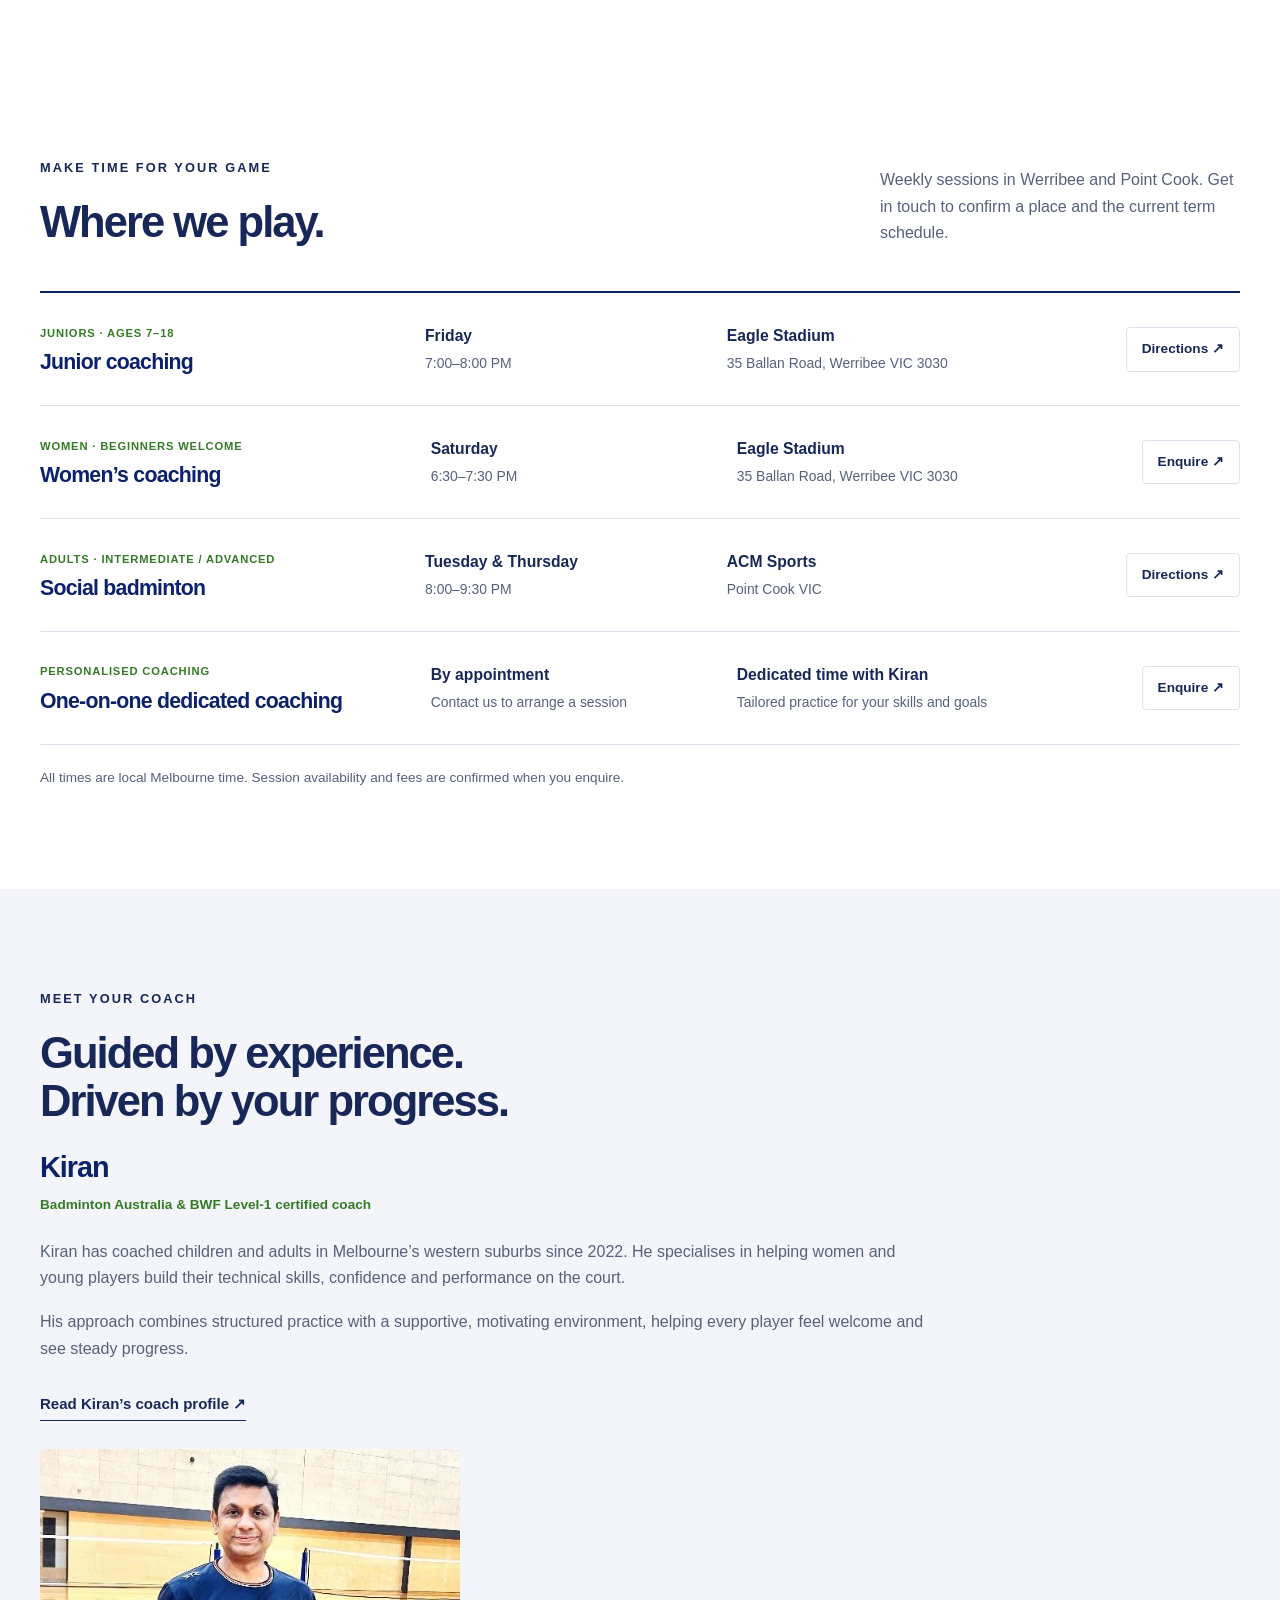
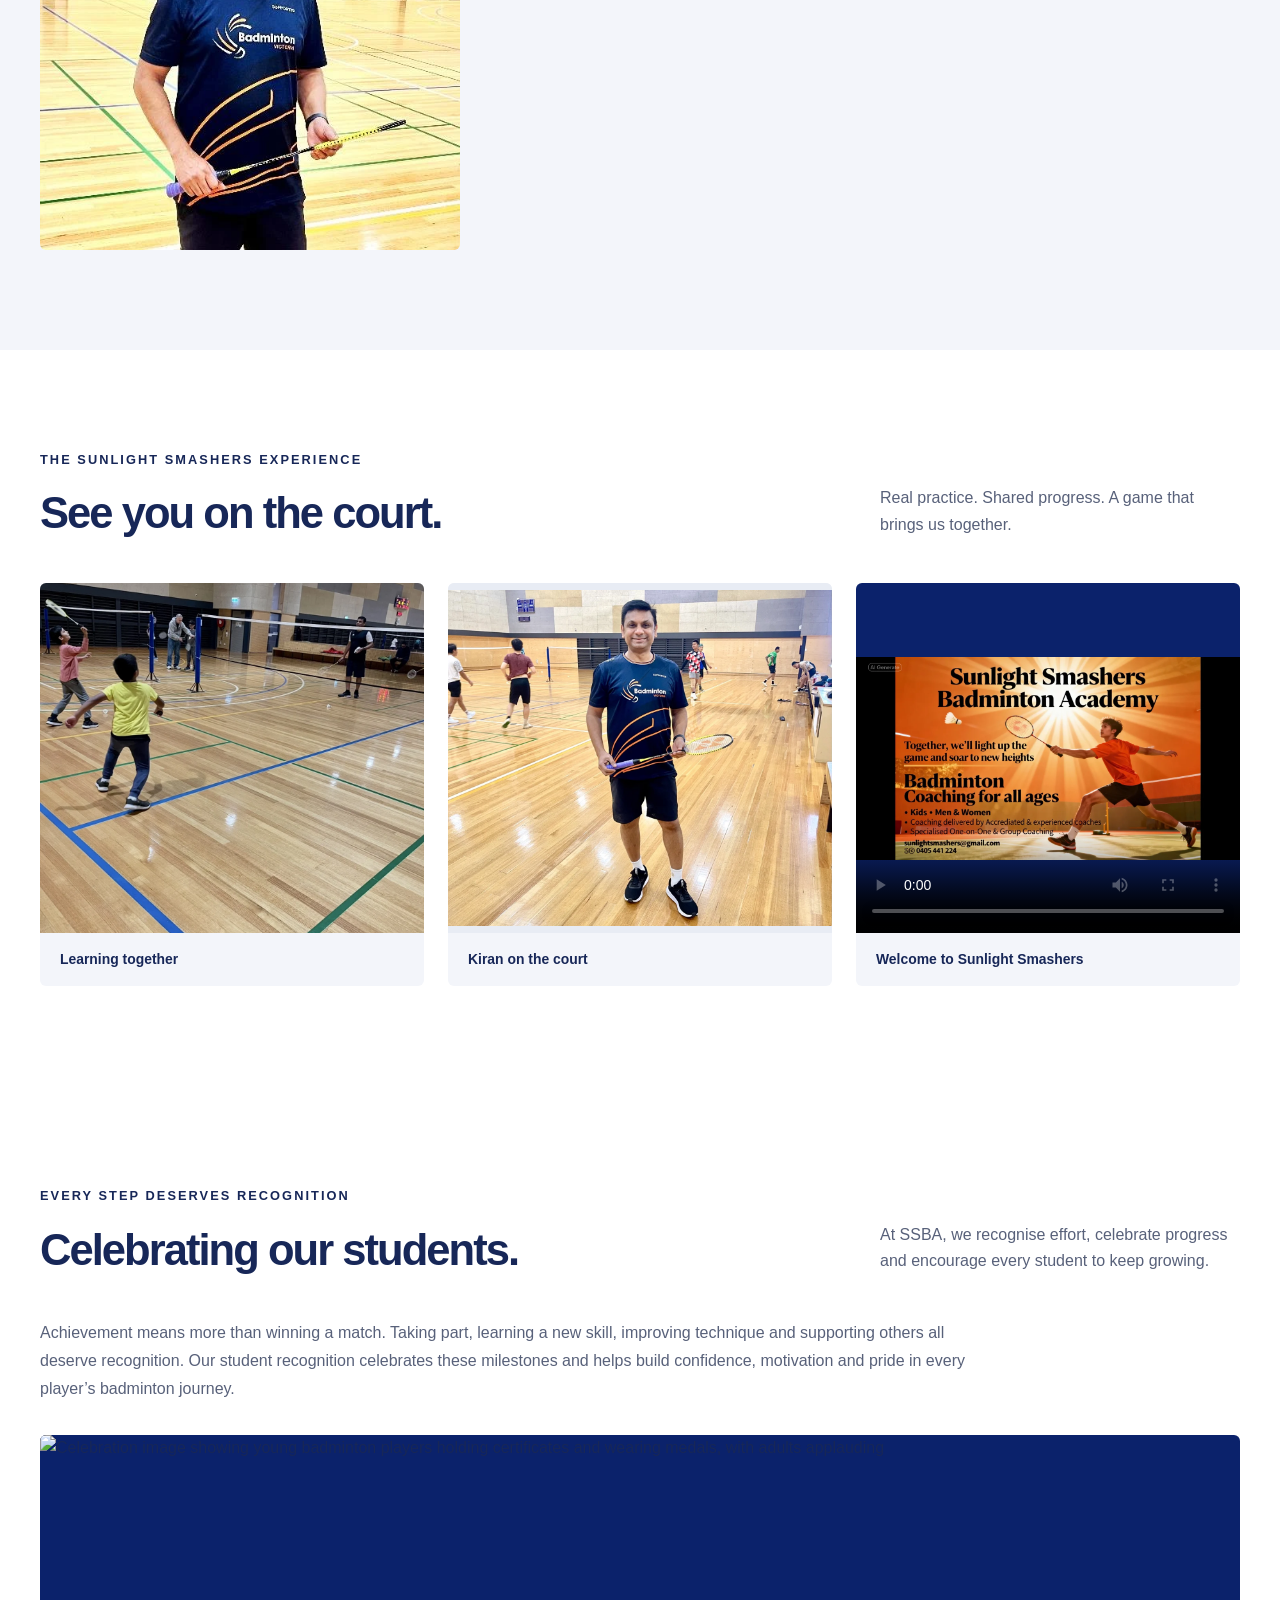
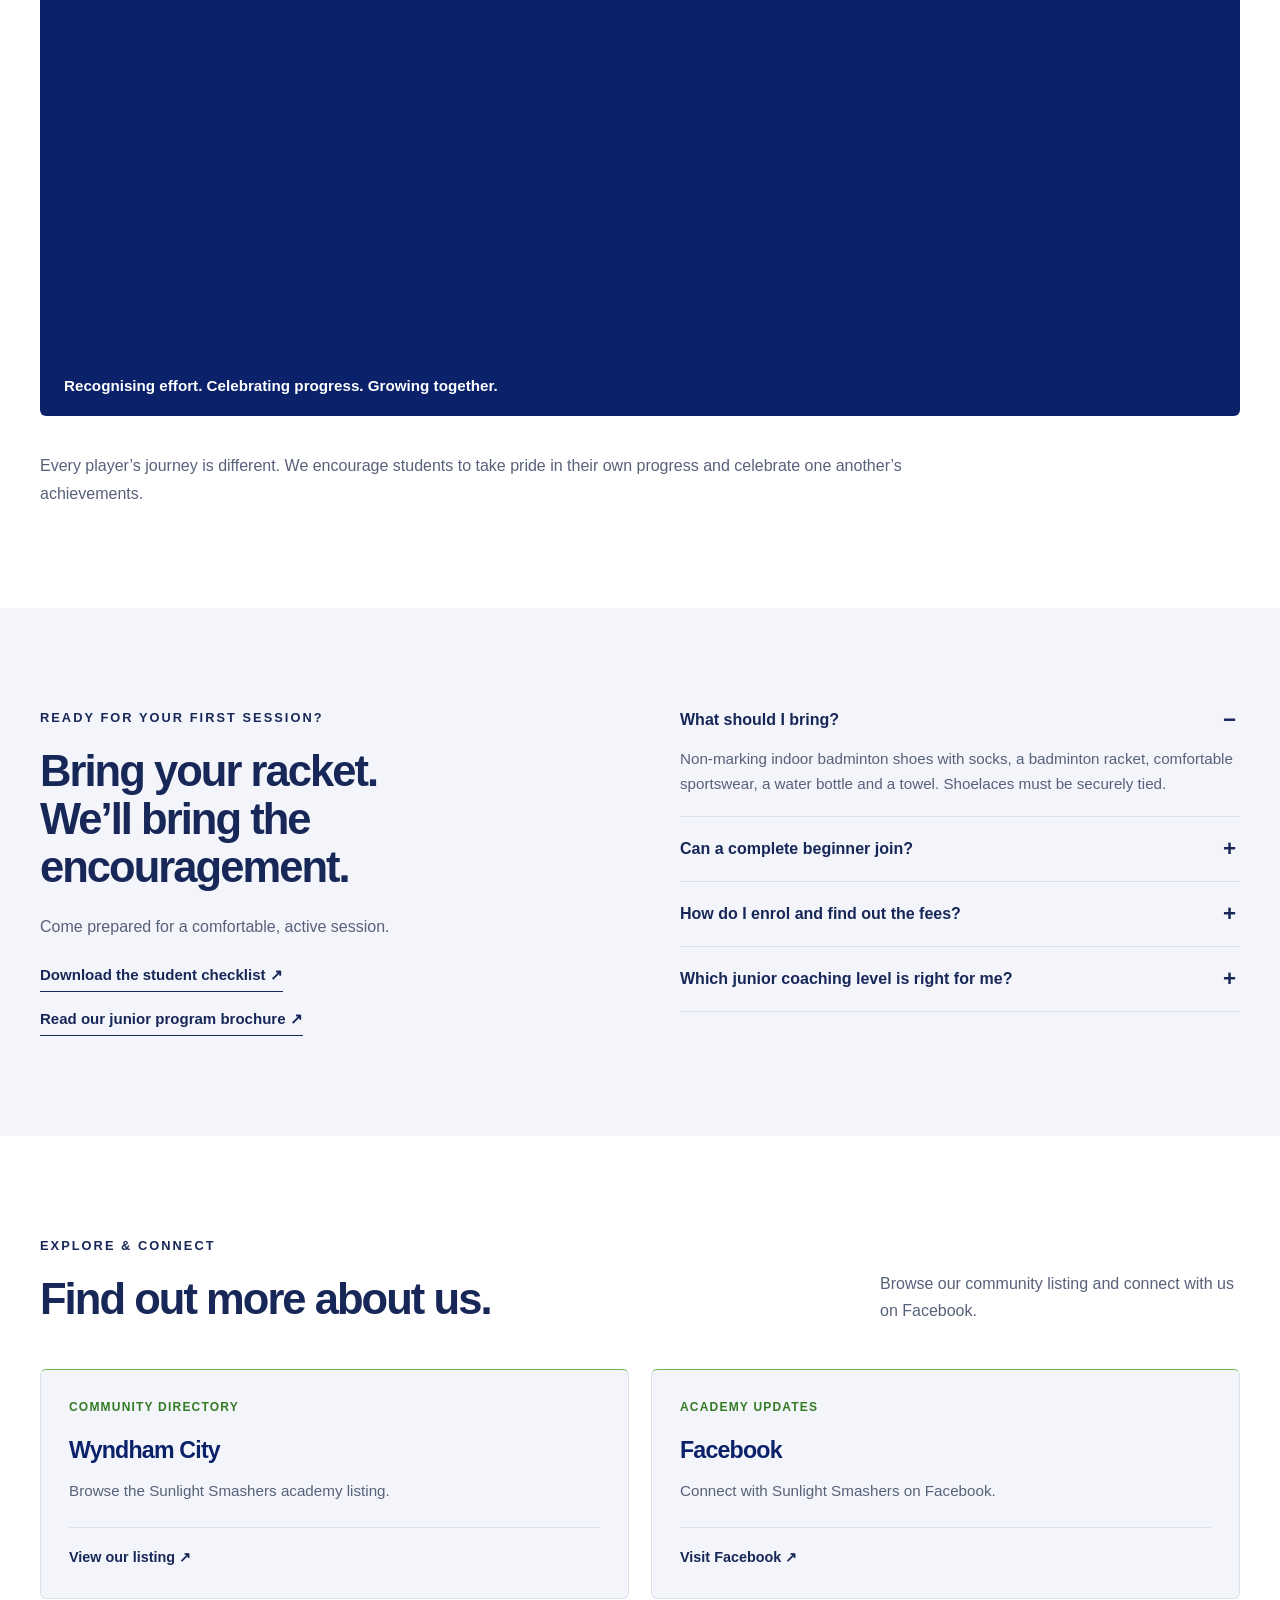
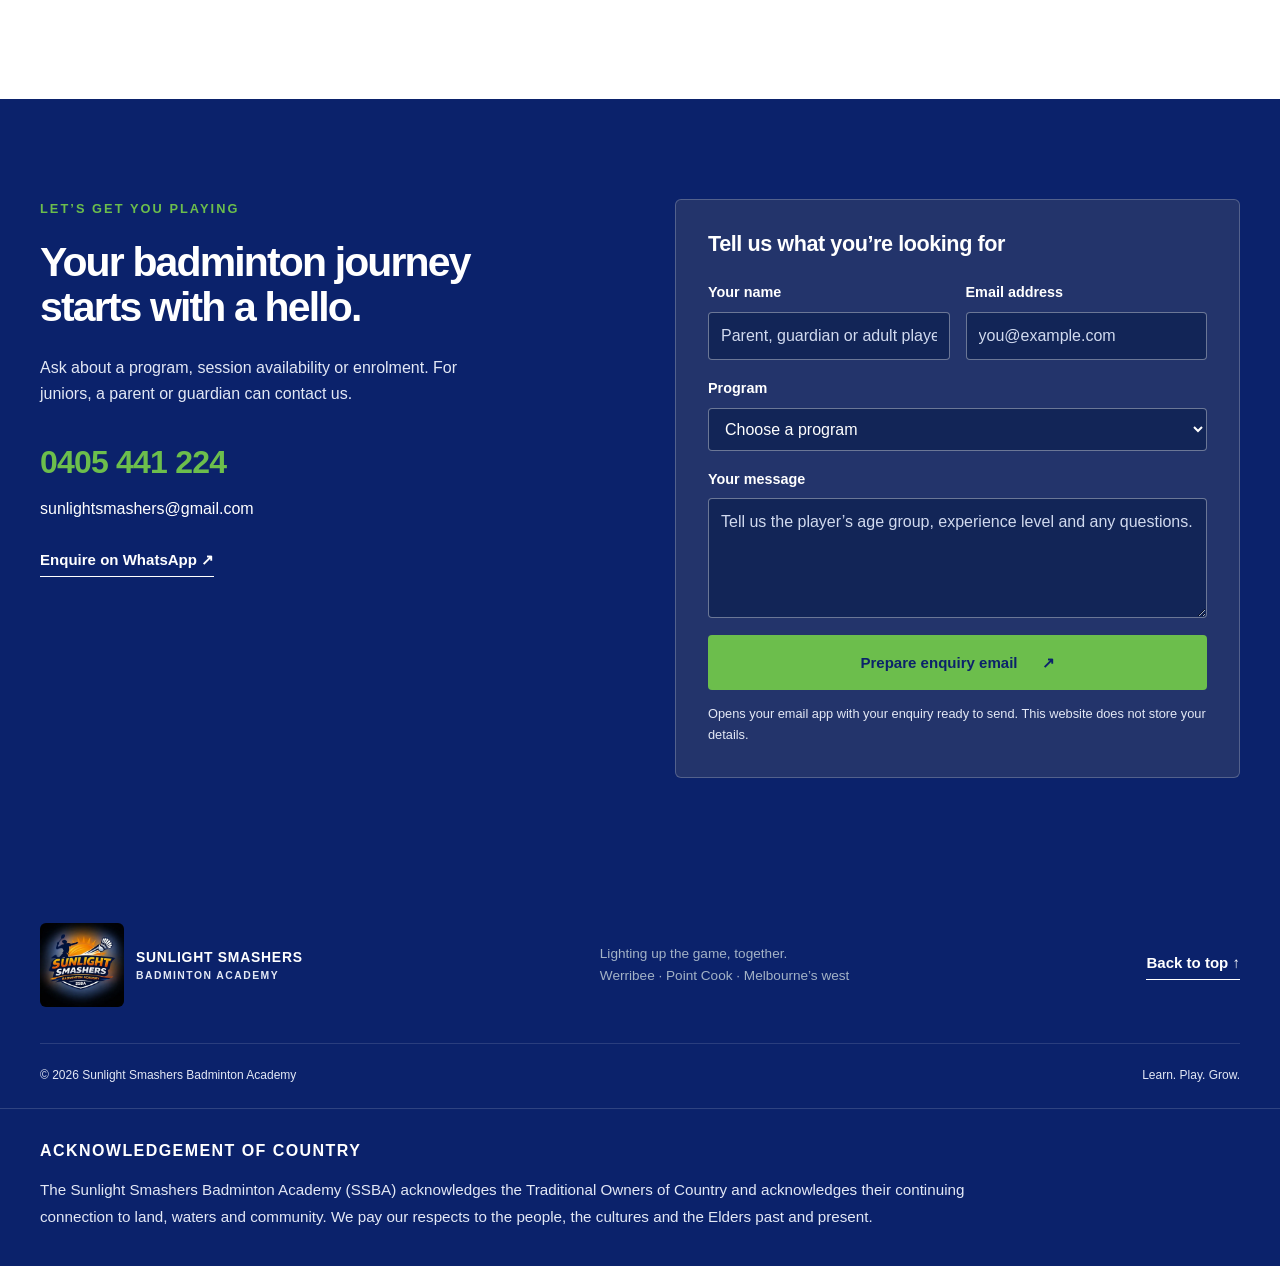
==== commit 0e37fa61: "Add files via upload" ====
--- a/index.html
+++ b/index.html
@@ -10,19 +10,42 @@
 <body>
 <a class="skip-link" href="#main">Skip to content</a>
 <header class="header"><div class="container nav-wrap">
-<a class="brand" href="#home" aria-label="Sunlight Smashers Badminton Academy home"><img src="assets/logo.webp" width="60" height="60" alt="Sunlight Smashers logo"><span>SUNLIGHT SMASHERS<small>BADMINTON ACADEMY</small></span></a>
+<a class="brand" href="#home" aria-label="Sunlight Smashers Badminton Academy home"><img src="assets/logo.webp" width="104" height="104" alt="Sunlight Smashers logo"><span>SUNLIGHT SMASHERS<small>BADMINTON ACADEMY</small><span class="brand-tagline">Badminton Coaching to Bring Out Your Best</span></span></a>
 <button class="menu-toggle" type="button" aria-expanded="false" aria-controls="navigation">Menu <span aria-hidden="true">☰</span></button>
 <nav id="navigation" aria-label="Main navigation"><a href="#programs">Programs</a><a href="#sessions">Sessions</a><a href="#coach">Our coach</a><a href="#gallery">On the court</a><a class="button button-small" href="#contact">Enquire now <span aria-hidden="true">↗</span></a></nav>
 </div></header>
 <main id="main">
-<section class="hero" id="home"><div class="container hero-grid"><div class="hero-copy"><p class="eyebrow"><span></span> MELBOURNE’S WESTERN SUBURBS</p><h1>A brighter game.<br>A stronger <em>you.</em></h1><p class="hero-intro">Build skills, confidence and a love for badminton. Supportive coaching for juniors, women and adults, from your first serve to your next challenge.</p><div class="button-row"><a class="button" href="#programs">Find your program <span aria-hidden="true">↗</span></a><a class="text-link light" href="tel:+61405441224">Call 0405 441 224</a></div><div class="hero-proof"><div><strong>BA & BWF</strong><span>Level-1 certified coach</span></div><div><strong>Since 2022</strong><span>Coaching children & adults</span></div></div></div><div class="hero-visual"><img class="hero-photo" src="assets/junior-coaching.webp" alt="Junior players practising badminton on indoor courts" width="1200" height="1600" fetchpriority="high"><div class="photo-caption"><span class="caption-label">MORE THAN A SPORT</span><strong>Skills. Friendships.<br>Confidence.</strong><span class="caption-index" aria-hidden="true">SSBA / 01</span></div></div></div><div class="hero-bottom"><div class="container"><span>LEARN THE GAME</span><span>BUILD YOUR CONFIDENCE</span><span>GROW TOGETHER</span></div></div></section>
+<section class="hero" id="home"><div class="container hero-grid"><div class="hero-copy"><p class="eyebrow"><span></span> MELBOURNE’S WESTERN SUBURBS</p><h1>A brighter game.<br>A stronger <em>you.</em></h1><p class="hero-intro">Build skills, confidence and a love for badminton. Supportive coaching for juniors, women and adults, from your first serve to your next challenge.</p><div class="button-row"><a class="button" href="#programs">Find your program <span aria-hidden="true">↗</span></a><a class="text-link light" href="tel:+61405441224">Call 0405 441 224</a></div><div class="hero-proof"><div><strong>BA & BWF</strong><span>Level-1 certified coach</span></div><div><strong>Since 2022</strong><span>Coaching children & adults</span></div></div></div><div class="hero-visual coaching-slideshow" aria-roledescription="carousel" aria-label="Coach and coaching photos">
+  <div class="coaching-slides">
+    <img class="hero-photo coaching-slide" src="assets/coaching-slideshow/coaching-1.png" alt="Kiran guiding junior players through a badminton drill" width="1086" height="1448" fetchpriority="high">
+    <img class="hero-photo coaching-slide" src="assets/coaching-slideshow/coaching-2.png" alt="Kiran demonstrating a badminton movement with a student" width="1086" height="1448" loading="lazy">
+    <img class="hero-photo coaching-slide" src="assets/coaching-slideshow/coaching-3.png" alt="Kiran demonstrating technique on an indoor badminton court" width="1086" height="1448" loading="lazy">
+    <img class="hero-photo coaching-slide" src="assets/coaching-slideshow/coaching-4.png" alt="Kiran supporting junior players during badminton practice" width="1086" height="1448" loading="lazy">
+  </div>
+  <div class="photo-caption"><span class="caption-label">COACHING THAT BUILDS CONFIDENCE</span><strong>Learn. Improve.<br>Bring out your best.</strong></div>
+  <div class="slideshow-controls"><button type="button" class="slide-previous" aria-label="Previous coaching photo">‹</button><span class="slide-count" aria-live="off">1 / 4</span><button type="button" class="slide-next" aria-label="Next coaching photo">›</button><button type="button" class="slide-pause">Pause slideshow</button></div>
+</div></div><div class="hero-bottom"><div class="container"><span>LEARN THE GAME</span><span>BUILD YOUR CONFIDENCE</span><span>GROW TOGETHER</span></div></div></section>
 <section class="section programs" id="programs"><div class="container"><div class="section-top"><div><p class="eyebrow">YOUR NEXT STEP STARTS HERE</p><h2>A place for every player.</h2></div><p>Fun, structured sessions that develop technique, movement and game awareness at your own level. Ask us about one-on-one and group coaching.</p></div><div class="program-grid"><article class="program-card"><span class="program-number">01 / JUNIORS</span><h3>Junior coaching</h3><p>For school students aged 7–18. Start with the fundamentals or develop your technique and match readiness through drills and game play.</p><ul><li>Beginner, intermediate and advanced juniors</li><li>Serving, smashing, net play and footwork</li><li>Fitness, teamwork and fair play</li></ul><a class="card-link" href="#sessions">See junior sessions <span aria-hidden="true">↗</span></a></article><article class="program-card"><span class="program-number">02 / WOMEN</span><h3>Women’s coaching</h3><p>A welcoming space to learn, build confidence and enjoy being active. Develop your skills with encouragement and expert guidance.</p><ul><li>Beginners welcome</li><li>Technique, movement and coordination</li><li>Supportive coaching and practice</li></ul><a class="card-link" href="#sessions">See women’s sessions <span aria-hidden="true">↗</span></a></article><article class="program-card"><span class="program-number">03 / ADULTS</span><h3>Adult social badminton</h3><p>Enjoy regular games, keep active and connect with other players. Social sessions for intermediate and advanced adults.</p><ul><li>Men and women welcome</li><li>Friendly games and match practice</li><li>Tuesday and Thursday evenings</li></ul><a class="card-link" href="#sessions">See adult sessions <span aria-hidden="true">↗</span></a></article></div></div></section>
-<section class="section sessions" id="sessions"><div class="container"><div class="section-top"><div><p class="eyebrow">MAKE TIME FOR YOUR GAME</p><h2>Where we play.</h2></div><p>Weekly sessions in Werribee and Point Cook. Get in touch to confirm a place and the current term schedule.</p></div><div class="schedule"><article class="session-row"><div class="session-name"><span class="tag">JUNIORS · AGES 7–18</span><h3>Junior coaching</h3></div><div><strong>Friday</strong><span>7:00–8:00 PM</span></div><div><strong>Eagle Stadium</strong><span>35 Ballan Road, Werribee VIC 3030</span></div><a class="outline-link" href="https://www.google.com/maps/search/?api=1&query=Eagle+Stadium+35+Ballan+Road+Werribee+VIC+3030" target="_blank" rel="noopener noreferrer" aria-label="Find Eagle Stadium on Google Maps (opens in new tab)">Directions ↗</a></article><article class="session-row"><div class="session-name"><span class="tag">WOMEN · BEGINNERS WELCOME</span><h3>Women’s coaching</h3></div><div><strong>Saturday</strong><span>6:30–7:30 PM</span></div><div><strong>Eagle Stadium</strong><span>35 Ballan Road, Werribee VIC 3030</span></div><a class="outline-link" href="#contact" data-program="Women’s coaching">Enquire ↗</a></article><article class="session-row"><div class="session-name"><span class="tag">ADULTS · INTERMEDIATE / ADVANCED</span><h3>Social badminton</h3></div><div><strong>Tuesday & Thursday</strong><span>8:00–9:30 PM</span></div><div><strong>ACM Sports</strong><span>Point Cook VIC</span></div><a class="outline-link" href="https://www.google.com/maps/search/?api=1&query=ACM+Sports+Point+Cook+VIC" target="_blank" rel="noopener noreferrer" aria-label="Find ACM Sports on Google Maps (opens in new tab)">Directions ↗</a></article></div><p class="schedule-note">All times are local Melbourne time. Session availability and fees are confirmed when you enquire.</p></div></section>
+<section class="section sessions" id="sessions"><div class="container"><div class="section-top"><div><p class="eyebrow">MAKE TIME FOR YOUR GAME</p><h2>Where we play.</h2></div><p>Weekly sessions in Werribee and Point Cook. Get in touch to confirm a place and the current term schedule.</p></div><div class="schedule"><article class="session-row"><div class="session-name"><span class="tag">JUNIORS · AGES 7–18</span><h3>Junior coaching</h3></div><div><strong>Friday</strong><span>7:00–8:00 PM</span></div><div><strong>Eagle Stadium</strong><span>35 Ballan Road, Werribee VIC 3030</span></div><a class="outline-link" href="https://www.google.com/maps/search/?api=1&query=Eagle+Stadium+35+Ballan+Road+Werribee+VIC+3030" target="_blank" rel="noopener noreferrer" aria-label="Find Eagle Stadium on Google Maps (opens in new tab)">Directions ↗</a></article><article class="session-row"><div class="session-name"><span class="tag">WOMEN · BEGINNERS WELCOME</span><h3>Women’s coaching</h3></div><div><strong>Saturday</strong><span>6:30–7:30 PM</span></div><div><strong>Eagle Stadium</strong><span>35 Ballan Road, Werribee VIC 3030</span></div><a class="outline-link" href="#contact" data-program="Women’s coaching">Enquire ↗</a></article><article class="session-row"><div class="session-name"><span class="tag">ADULTS · INTERMEDIATE / ADVANCED</span><h3>Social badminton</h3></div><div><strong>Tuesday & Thursday</strong><span>8:00–9:30 PM</span></div><div><strong>ACM Sports</strong><span>Point Cook VIC</span></div><a class="outline-link" href="https://www.google.com/maps/search/?api=1&query=ACM+Sports+Point+Cook+VIC" target="_blank" rel="noopener noreferrer" aria-label="Find ACM Sports on Google Maps (opens in new tab)">Directions ↗</a></article><article class="session-row"><div class="session-name"><span class="tag">PERSONALISED COACHING</span><h3>One-on-one dedicated coaching</h3></div><div><strong>By appointment</strong><span>Contact us to arrange a session</span></div><div><strong>Dedicated time with Kiran</strong><span>Tailored practice for your skills and goals</span></div><a class="outline-link" href="#contact" data-program="One-on-one dedicated coaching">Enquire ↗</a></article></div><p class="schedule-note">All times are local Melbourne time. Session availability and fees are confirmed when you enquire.</p></div></section>
 <section class="section coach-section" id="coach"><div class="container coach-grid"><div class="coach-copy"><p class="eyebrow">MEET YOUR COACH</p><h2>Guided by experience.<br>Driven by your progress.</h2><h3>Kiran</h3><p class="credential">Badminton Australia & BWF Level-1 certified coach</p><p>Kiran has coached children and adults in Melbourne’s western suburbs since 2022. He specialises in helping women and young players build their technical skills, confidence and performance on the court.</p><p>His approach combines structured practice with a supportive, motivating environment, helping every player feel welcome and see steady progress.</p><a class="text-link" href="downloads/coach-kiran-profile.pdf" target="_blank" rel="noopener">Read Kiran’s coach profile <span aria-hidden="true">↗</span></a><figure class="coach-profile-photo"><img src="assets/coach-profile-photo.webp" alt="Coach Kiran holding a badminton racket on the indoor court, from his coach profile" width="528" height="504" loading="lazy"></figure></div></div></section>
 <section class="section gallery-section" id="gallery"><div class="container"><div class="section-top"><div><p class="eyebrow">THE SUNLIGHT SMASHERS EXPERIENCE</p><h2>See you on the court.</h2></div><p>Real practice. Shared progress. A game that brings us together.</p></div><div class="gallery-grid"><figure><img src="assets/junior-coaching.webp" alt="Young players participating in badminton practice" loading="lazy" width="900" height="1200"><figcaption>Learning together</figcaption></figure><figure><img src="assets/coach-on-court.webp" alt="Coach Kiran holding a racket on the badminton court" loading="lazy" width="900" height="1200"><figcaption>Kiran on the court</figcaption></figure><figure><video controls playsinline preload="metadata" poster="assets/academy-video-poster.webp" aria-label="Sunlight Smashers academy introduction video"><source src="assets/coaching.mp4" type="video/mp4">Your browser does not support video. <a href="assets/coaching.mp4">Download the academy video</a>.</video><figcaption>Welcome to Sunlight Smashers</figcaption></figure></div></div></section>
+<section class="section achievements-section" id="achievements" aria-labelledby="achievements-heading">
+  <div class="container">
+    <div class="section-top">
+      <div><p class="eyebrow">EVERY STEP DESERVES RECOGNITION</p><h2 id="achievements-heading">Celebrating our students.</h2></div>
+      <p>At SSBA, we recognise effort, celebrate progress and encourage every student to keep growing.</p>
+    </div>
+    <p class="achievements-intro">Achievement means more than winning a match. Taking part, learning a new skill, improving technique and supporting others all deserve recognition. Our student recognition celebrates these milestones and helps build confidence, motivation and pride in every player’s badminton journey.</p>
+    <figure class="achievement-celebration">
+      <img src="assets/student-achievements/celebration.png" alt="Celebration image showing young badminton players holding certificates and wearing medals, with adults applauding" width="1627" height="707" loading="lazy">
+      <figcaption>Recognising effort. Celebrating progress. Growing together.</figcaption>
+    </figure>
+    <p class="achievements-closing">Every player’s journey is different. We encourage students to take pride in their own progress and celebrate one another’s achievements.</p>
+  </div>
+</section>
 <section class="section prepare-section" id="prepare"><div class="container prepare-grid"><div><p class="eyebrow">READY FOR YOUR FIRST SESSION?</p><h2>Bring your racket.<br>We’ll bring the encouragement.</h2><p>Come prepared for a comfortable, active session.</p><a class="text-link" href="downloads/student-checklist.pdf" target="_blank" rel="noopener">Download the student checklist ↗</a><a class="text-link resource-link" href="downloads/junior-program-brochure.pdf" target="_blank" rel="noopener">Read our junior program brochure ↗</a></div><div class="faq"><details open><summary>What should I bring?</summary><p>Non-marking indoor badminton shoes with socks, a badminton racket, comfortable sportswear, a water bottle and a towel. Shoelaces must be securely tied.</p></details><details><summary>Can a complete beginner join?</summary><p>Yes. Junior coaching includes a beginner pathway, and beginners are welcome in women’s coaching. Adult social sessions suit intermediate and advanced players.</p></details><details><summary>How do I enrol and find out the fees?</summary><p>Call or email us, or prepare an enquiry below. Tell us which program you’re interested in and the player’s experience level. We’ll confirm availability, fees and the next steps.</p></details><details><summary>Which junior coaching level is right for me?</summary><p>Beginners learn the basics, intermediate players refine techniques and movement, and advanced juniors develop competitive strategies and match readiness. Ask Kiran about the best fit.</p></details></div></div></section>
-<section class="section references-section" id="references"><div class="container"><div class="section-top"><div><p class="eyebrow">EXPLORE & CONNECT</p><h2>Find out more about us.</h2></div><p>Browse our community listing, Facebook updates and Kiran’s coaching profile.</p></div><div class="reference-grid"><a class="reference-card" href="https://www.wyndham.vic.gov.au/directory/sunlight-smashers-badminton-academy-ssba" target="_blank" rel="noopener noreferrer"><span class="reference-label">COMMUNITY DIRECTORY</span><h3>Wyndham City</h3><p>Browse the Sunlight Smashers academy listing.</p><span class="reference-action">View our listing ↗</span></a><a class="reference-card" href="https://www.facebook.com/share/1cbproAzac/?mibextid=wwXIfr" target="_blank" rel="noopener noreferrer"><span class="reference-label">ACADEMY UPDATES</span><h3>Facebook</h3><p>Connect with Sunlight Smashers on Facebook.</p><span class="reference-action">Visit Facebook ↗</span></a><a class="reference-card" href="https://www.superprof.com.au/meet-kiran-badminton-australia-badminton-world-federation-bwf-certified-badminton-coach-empowering-young-talent-and.html" target="_blank" rel="noopener noreferrer"><span class="reference-label">COACHING PROFILE</span><h3>Kiran on Superprof</h3><p>Read more about Kiran’s badminton coaching.</p><span class="reference-action">View coach profile ↗</span></a></div></div></section>
-<section class="section contact-section" id="contact"><div class="container contact-grid"><div class="contact-copy"><p class="eyebrow">LET’S GET YOU PLAYING</p><h2>Your badminton journey<br>starts with a hello.</h2><p>Ask about a program, session availability or enrolment. For juniors, a parent or guardian can contact us.</p><a class="contact-phone" href="tel:+61405441224">0405 441 224</a><a class="contact-email" href="mailto:sunlightsmashers@gmail.com">sunlightsmashers@gmail.com</a><a class="text-link light" href="https://wa.me/61405441224?text=Hello%20Sunlight%20Smashers%2C%20I%27d%20like%20to%20enquire%20about%20badminton%20sessions." target="_blank" rel="noopener noreferrer">Enquire on WhatsApp ↗</a></div><form id="enquiry-form" class="enquiry-form"><h3>Tell us what you’re looking for</h3><div class="form-grid"><label>Your name<input name="name" autocomplete="name" required maxlength="100" placeholder="Parent, guardian or adult player"></label><label>Email address<input type="email" name="email" autocomplete="email" required maxlength="150" placeholder="you@example.com"></label></div><label>Program<select name="program" required><option value="">Choose a program</option><option>Junior coaching</option><option>Women’s coaching</option><option>Adult social badminton</option><option>General enquiry</option></select></label><label>Your message<textarea name="message" rows="4" required maxlength="1500" placeholder="Tell us the player’s age group, experience level and any questions."></textarea></label><button class="button" type="submit">Prepare enquiry email <span aria-hidden="true">↗</span></button><p class="form-note">Opens your email app with your enquiry ready to send. This website does not store your details.</p><p class="form-status" id="form-status" role="status" hidden></p></form></div></section>
+<section class="section references-section" id="references"><div class="container"><div class="section-top"><div><p class="eyebrow">EXPLORE & CONNECT</p><h2>Find out more about us.</h2></div><p>Browse our community listing and connect with us on Facebook.</p></div><div class="reference-grid"><a class="reference-card" href="https://www.wyndham.vic.gov.au/directory/sunlight-smashers-badminton-academy-ssba" target="_blank" rel="noopener noreferrer"><span class="reference-label">COMMUNITY DIRECTORY</span><h3>Wyndham City</h3><p>Browse the Sunlight Smashers academy listing.</p><span class="reference-action">View our listing ↗</span></a><a class="reference-card" href="https://www.facebook.com/share/1cbproAzac/?mibextid=wwXIfr" target="_blank" rel="noopener noreferrer"><span class="reference-label">ACADEMY UPDATES</span><h3>Facebook</h3><p>Connect with Sunlight Smashers on Facebook.</p><span class="reference-action">Visit Facebook ↗</span></a></div></div></section>
+<section class="section contact-section" id="contact"><div class="container contact-grid"><div class="contact-copy"><p class="eyebrow">LET’S GET YOU PLAYING</p><h2>Your badminton journey<br>starts with a hello.</h2><p>Ask about a program, session availability or enrolment. For juniors, a parent or guardian can contact us.</p><a class="contact-phone" href="tel:+61405441224">0405 441 224</a><a class="contact-email" href="mailto:sunlightsmashers@gmail.com">sunlightsmashers@gmail.com</a><a class="text-link light" href="https://wa.me/61405441224?text=Hello%20Sunlight%20Smashers%2C%20I%27d%20like%20to%20enquire%20about%20badminton%20sessions." target="_blank" rel="noopener noreferrer">Enquire on WhatsApp ↗</a></div><form id="enquiry-form" class="enquiry-form"><h3>Tell us what you’re looking for</h3><div class="form-grid"><label>Your name<input name="name" autocomplete="name" required maxlength="100" placeholder="Parent, guardian or adult player"></label><label>Email address<input type="email" name="email" autocomplete="email" required maxlength="150" placeholder="you@example.com"></label></div><label>Program<select name="program" required><option value="">Choose a program</option><option>Junior coaching</option><option>Women’s coaching</option><option>Adult social badminton</option><option>One-on-one dedicated coaching</option><option>General enquiry</option></select></label><label>Your message<textarea name="message" rows="4" required maxlength="1500" placeholder="Tell us the player’s age group, experience level and any questions."></textarea></label><button class="button" type="submit">Prepare enquiry email <span aria-hidden="true">↗</span></button><p class="form-note">Opens your email app with your enquiry ready to send. This website does not store your details.</p><p class="form-status" id="form-status" role="status" hidden></p></form></div></section>
 </main>
-<footer><div class="container footer-grid"><a class="brand" href="#home"><img src="assets/logo.webp" width="54" height="54" alt="Sunlight Smashers logo"><span>SUNLIGHT SMASHERS<small>BADMINTON ACADEMY</small></span></a><p>Lighting up the game, together.<br>Werribee · Point Cook · Melbourne’s west</p><a href="#home" class="text-link light">Back to top ↑</a></div><div class="container footer-bottom"><span>© <span id="year">2026</span> Sunlight Smashers Badminton Academy</span><span>Learn. Play. Grow.</span></div></footer>
+<footer><div class="container footer-grid"><a class="brand" href="#home"><img src="assets/logo.webp" width="84" height="84" alt="Sunlight Smashers logo"><span>SUNLIGHT SMASHERS<small>BADMINTON ACADEMY</small></span></a><p>Lighting up the game, together.<br>Werribee · Point Cook · Melbourne’s west</p><a href="#home" class="text-link light">Back to top ↑</a></div><div class="container footer-bottom"><span>© <span id="year">2026</span> Sunlight Smashers Badminton Academy</span><span>Learn. Play. Grow.</span></div><section class="acknowledgement" aria-labelledby="acknowledgement-heading"><div class="container"><h2 id="acknowledgement-heading">ACKNOWLEDGEMENT OF COUNTRY</h2><p>The Sunlight Smashers Badminton Academy (SSBA) acknowledges the Traditional Owners of Country and acknowledges their continuing connection to land, waters and community. We pay our respects to the people, the cultures and the Elders past and present.</p></div></section></footer>
 </body></html>
--- a/styles.css
+++ b/styles.css
@@ -42,3 +42,85 @@
 .coach-profile-photo{margin:28px 0 0;max-width:420px}.coach-profile-photo img{width:100%;height:auto;object-fit:contain;border-radius:6px}
 
 .coach-grid{grid-template-columns:1fr}.coach-copy{max-width:900px}.coach-profile-photo{max-width:420px}
+
+/* Larger academy branding on desktop and mobile. */
+.header .brand img{width:104px;height:104px;flex-shrink:0;border-radius:6px}
+.header .nav-wrap{min-height:124px}
+footer .brand img{width:84px;height:84px;flex-shrink:0;border-radius:6px}
+.acknowledgement{background:#071120;color:#e0e7f1;padding:30px 0 36px;border-top:1px solid #ffffff26}
+.acknowledgement h2{color:#ffc447;font-size:1rem;font-weight:700;letter-spacing:.09em;line-height:1.5;margin-bottom:14px}
+.acknowledgement p{color:#e0e7f1;font-size:.95rem;line-height:1.75;max-width:1000px}
+@media(max-width:800px){.header .brand img{width:80px;height:80px}.header .nav-wrap{min-height:100px}html{scroll-padding-top:120px}}
+@media(max-width:600px){.header .brand img{width:68px;height:68px}.header .nav-wrap{min-height:88px}.header .brand{gap:8px}.header .brand span{font-size:.65rem}.header .brand small{font-size:.52rem}footer .brand img{width:68px;height:68px}.acknowledgement h2{font-size:.9rem}.acknowledgement p{font-size:.9rem}html{scroll-padding-top:105px}}
+
+
+
+/* Royal blue sampled from the supplied reference, with white and green accents. */
+:root{--navy:#0b226b;--navy-soft:#23346b;--gold:#6cbe4c;--ink:#172758;--muted:#58617a;--line:#dce2ed;--paper:#f3f5fa}
+.header,.hero,.contact-section{background:var(--navy)}
+.header .brand span,.hero h1,.hero h2,.hero h3,.contact-section h2,.contact-section h3,footer .brand span,.acknowledgement h2{color:#fff}
+.header .brand small,.hero .eyebrow,.hero-intro,.hero-proof span,.hero-bottom .container,.caption-index,.contact-copy p:not(.eyebrow),.form-note,footer .brand small,footer p,.footer-bottom,.acknowledgement p{color:#e3e8f5}
+.hero-proof strong,.photo-caption strong,.header nav>a:not(.button),.hero .text-link,.enquiry-form label,.contact-section .contact-email,.contact-section .text-link,footer .text-link{color:#fff}
+.hero h1 em,.caption-label,.contact-phone,.form-status,.contact-copy .eyebrow{color:var(--gold)}
+.hero-visual{box-shadow:15px 15px 0 var(--gold)}
+.hero-visual:after{background:linear-gradient(transparent,rgba(11,34,107,.94))}
+.hero-proof>div{border-left-color:#6cbe4c80}
+.button{background:var(--gold);color:var(--navy)}
+.button:hover{background:#91d276}
+.hero .button,.contact-section .button,.header .button{color:var(--navy)}
+.button-dark{background:var(--navy);color:#fff}
+.button-dark:hover{background:var(--navy-soft)}
+.enquiry-form{background:var(--navy-soft);border-color:#ffffff38}
+.enquiry-form input,.enquiry-form textarea,.enquiry-form select,.enquiry-form option{background:#122557;color:#fff;border-color:#ffffff60}
+.enquiry-form input::placeholder,.enquiry-form textarea::placeholder{color:#d1daef}
+footer,.acknowledgement{background:var(--navy);color:#e3e8f5}
+.program-card,.reference-card{border-color:var(--line);border-top-color:var(--gold)}
+.program-card h3,.reference-card h3,.session-row h3,.coach-copy h3{color:var(--navy)}
+.reference-card p{color:var(--muted)}
+.reference-label,.credential,.program-card li::marker,.tag{color:#347b25}
+.reference-card:hover{background:#f3faef;border-color:#347b25}
+.text-link:hover,.card-link:hover{color:#347b25}
+.hero .text-link:hover,.contact-section .text-link:hover,footer .text-link:hover{color:var(--gold)}
+.gallery-grid img[src$="coach-on-court.webp"]{background:#e8ecf4}
+.outline-link,.faq details{border-color:var(--line)}
+a:focus-visible,button:focus-visible,summary:focus-visible{outline-color:#347b25}
+.header a:focus-visible,.hero a:focus-visible,.contact-section a:focus-visible,.contact-section button:focus-visible,footer a:focus-visible,.menu-toggle:focus-visible{outline-color:var(--gold)}
+input:focus,select:focus,textarea:focus{outline-color:var(--gold)}
+@media(max-width:600px){.hero-visual{box-shadow:10px 10px 0 var(--gold)}}
+
+/* Student recognition and achievement celebrations. */
+.achievements-section{background:#fff}
+.achievements-intro{color:var(--muted);max-width:960px;margin-bottom:32px;font-size:1rem;line-height:1.75}
+.achievement-celebration{margin:0 0 36px;border-radius:var(--radius);overflow:hidden;background:var(--navy)}
+.achievement-celebration img{width:100%;height:auto;display:block}
+.achievement-celebration figcaption{color:#fff;font-size:.95rem;font-weight:700;padding:18px 24px;line-height:1.5}
+.achievement-grid{display:grid;grid-template-columns:repeat(3,minmax(0,1fr));gap:24px}
+.achievement-card{overflow:hidden;border:1px solid var(--line);border-radius:var(--radius);background:var(--paper)}
+
+.achievement-card>div{padding:24px}
+.achievement-card h3{font-size:1.35rem;color:var(--navy);margin-bottom:12px;line-height:1.2}
+.achievement-card p{font-size:.95rem;color:var(--muted);line-height:1.65}
+.achievements-closing{color:var(--muted);margin-top:28px;max-width:900px;line-height:1.75}
+@media(max-width:800px){.achievement-grid{grid-template-columns:repeat(2,minmax(0,1fr))}}
+@media(max-width:600px){.achievement-grid{grid-template-columns:1fr;gap:20px}.achievement-card>div{padding:22px}.achievement-celebration figcaption{padding:16px 18px}.achievements-intro{margin-bottom:24px}}
+
+/* Text-only recognition cards complement the academy palette. */
+.achievement-card{border-top:3px solid var(--gold)}
+
+/* Two community reference cards. */
+.reference-grid{grid-template-columns:repeat(2,minmax(0,1fr))}
+@media(max-width:800px){.reference-grid{grid-template-columns:1fr}}
+
+/* Academy tagline and coaching slideshow. */
+.header .brand .brand-tagline{display:block;color:#fff;font-size:.72rem;font-weight:400;letter-spacing:0;line-height:1.5;margin-top:5px}
+.coaching-slides{display:flex;width:100%;height:100%;transition:transform .55s ease}
+.coaching-slide{flex:0 0 100%;width:100%;min-width:100%;height:100%;object-fit:cover;object-position:50% 45%}
+.coaching-slideshow{touch-action:pan-y}
+.coaching-slideshow .photo-caption{bottom:90px}
+.slideshow-controls{position:absolute;z-index:2;left:20px;right:20px;bottom:18px;display:flex;align-items:center;gap:10px;color:#fff}
+.slideshow-controls button{background:#0b226b;border:1px solid #ffffff70;color:#fff;border-radius:4px;min-width:44px;min-height:44px;cursor:pointer;font-size:1.5rem;padding:4px 12px}
+.slideshow-controls .slide-pause{font-size:.75rem;margin-left:auto;padding:8px 10px}
+.slide-count{font-size:.85rem;white-space:nowrap}
+@media(max-width:1050px){.header .brand .brand-tagline{font-size:.65rem}nav{gap:15px}}
+@media(max-width:600px){.header .brand .brand-tagline{font-size:.58rem;max-width:195px;white-space:normal}.slideshow-controls{left:15px;right:15px;gap:7px}.coaching-slideshow .photo-caption{bottom:86px}}
+@media(prefers-reduced-motion:reduce){.coaching-slides{transition:none}}
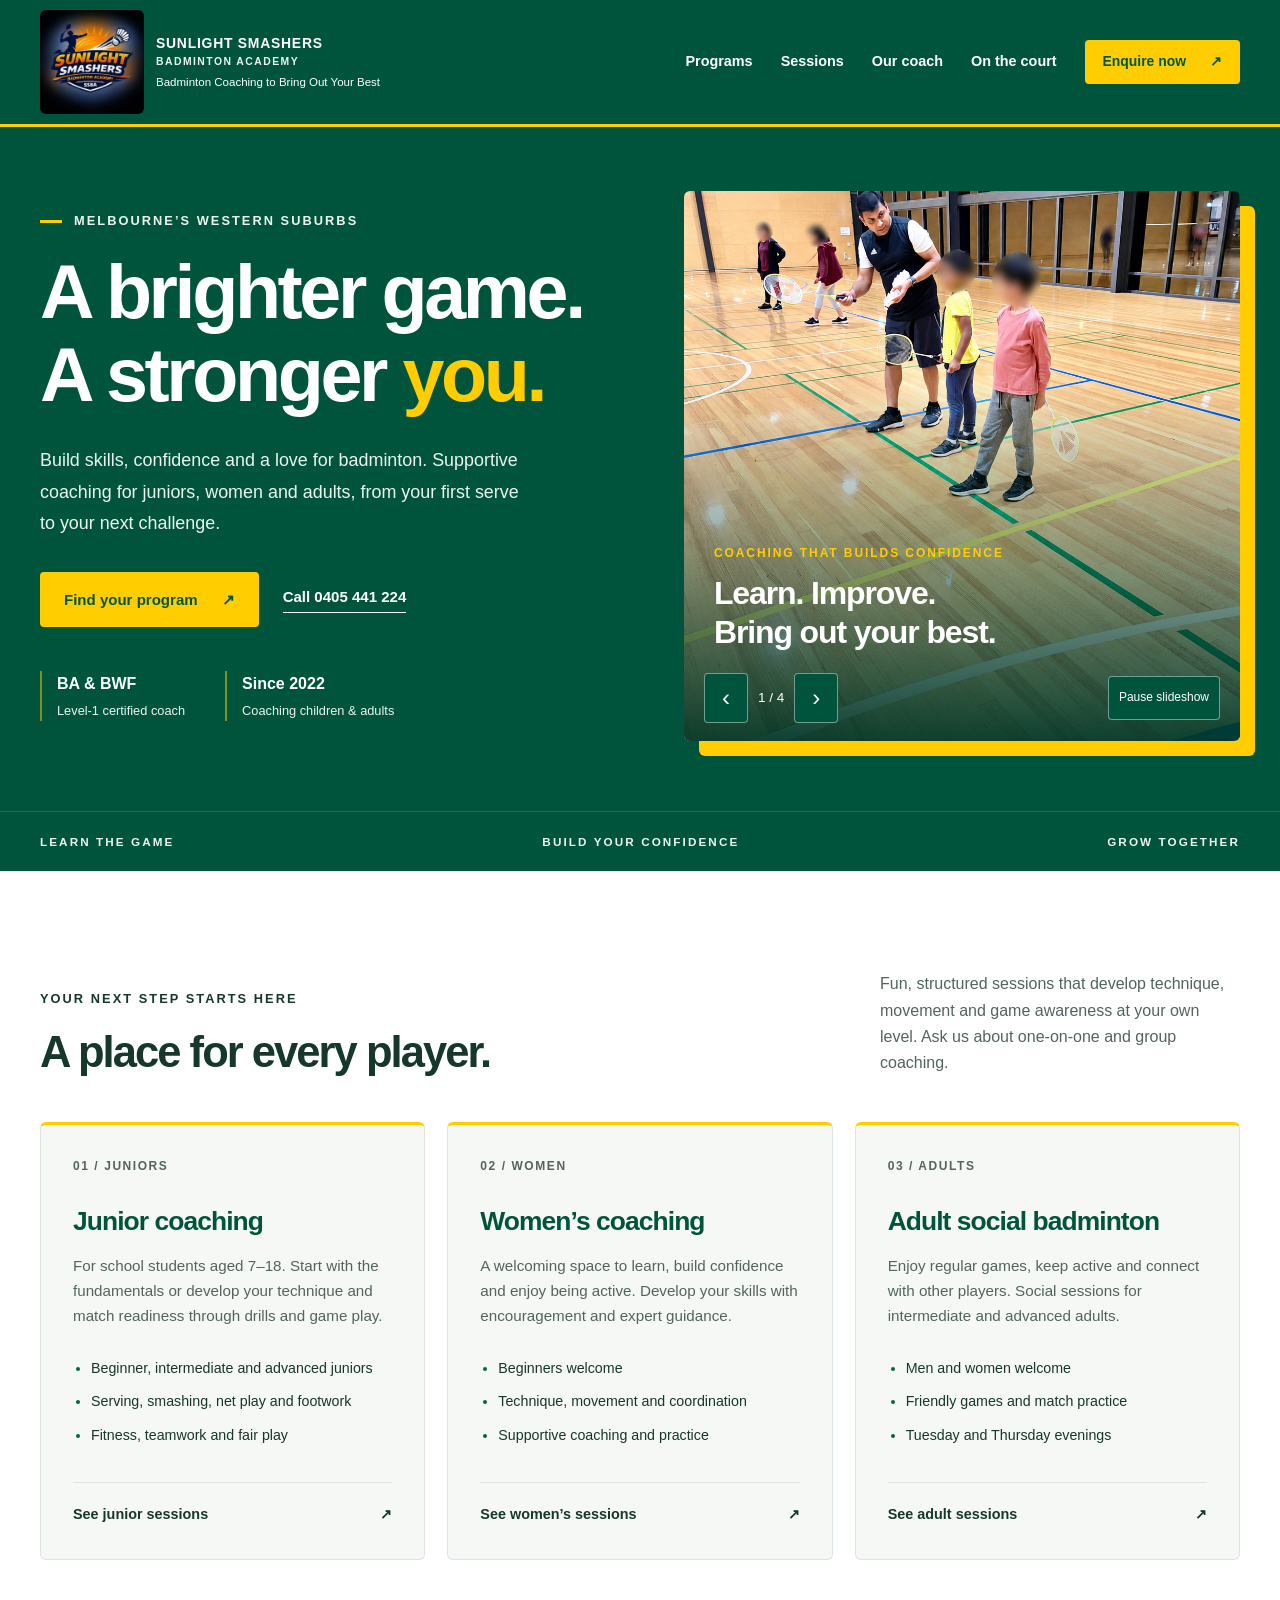
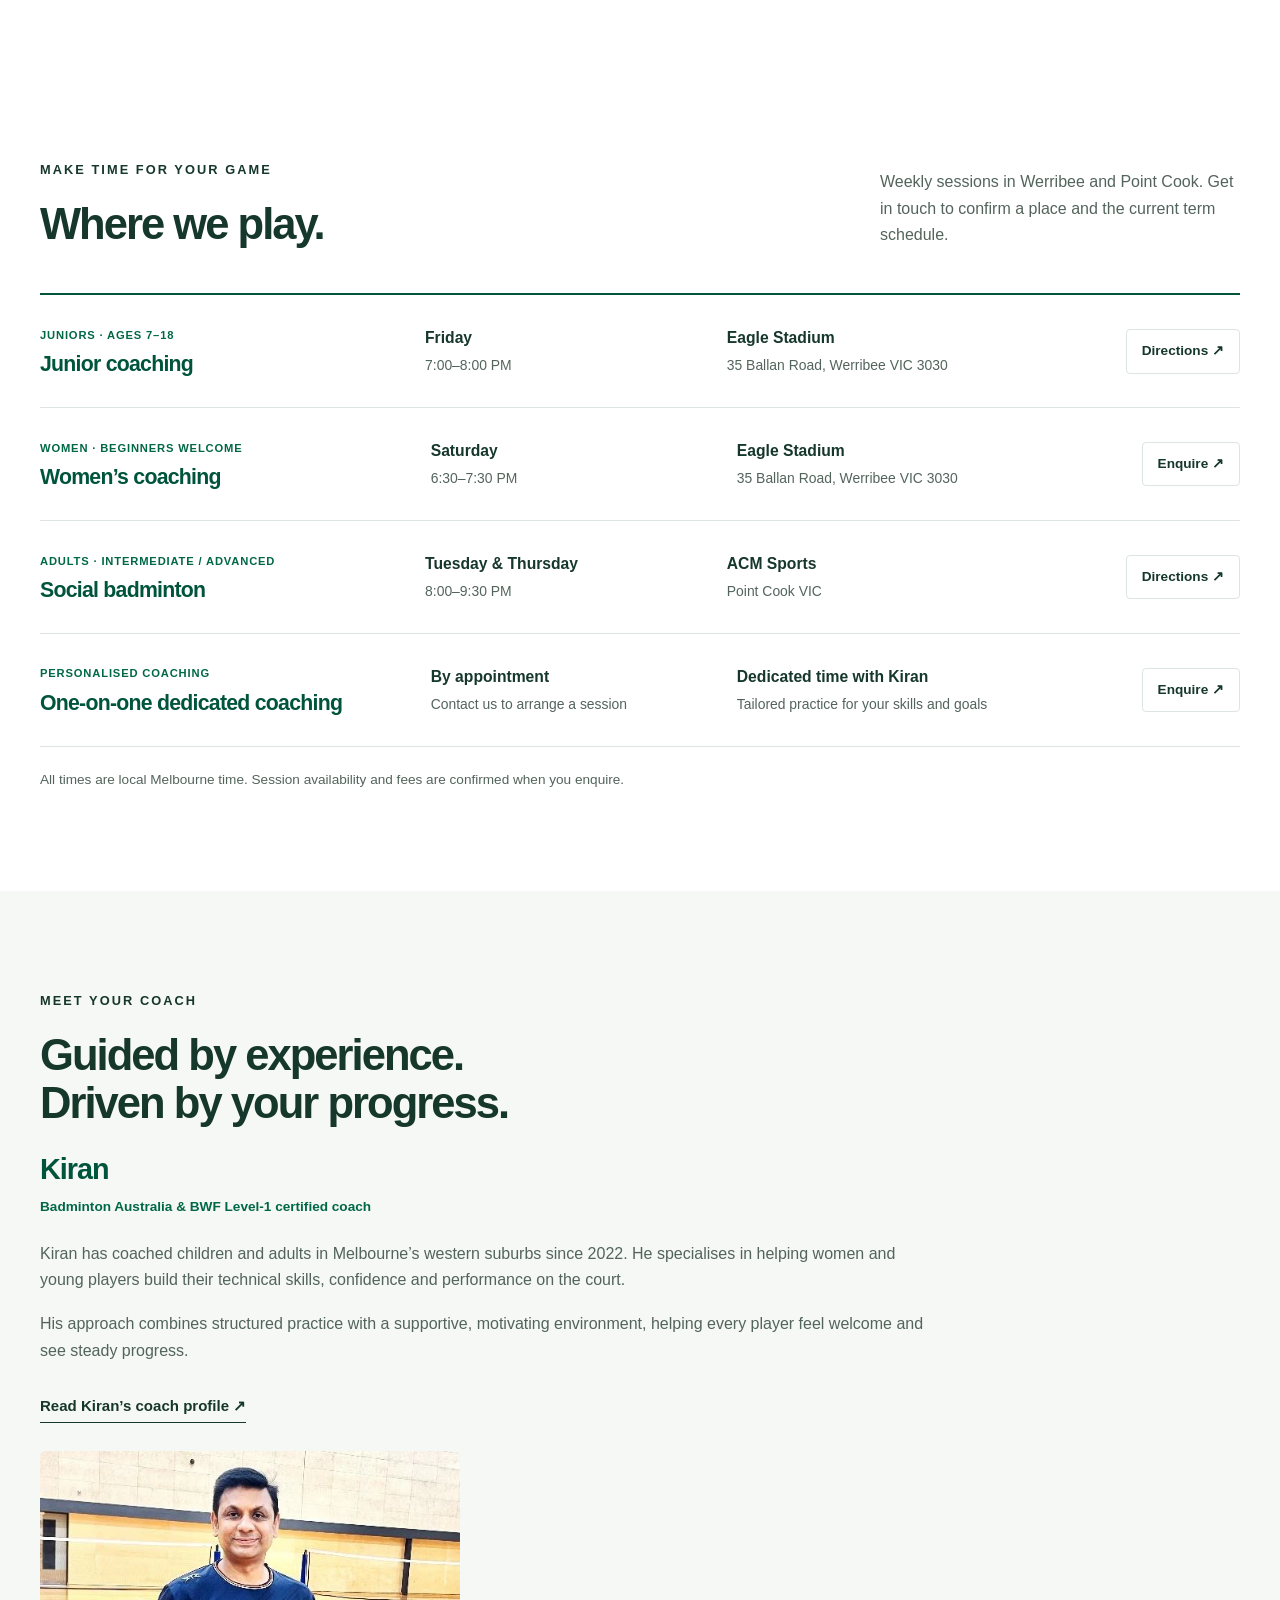
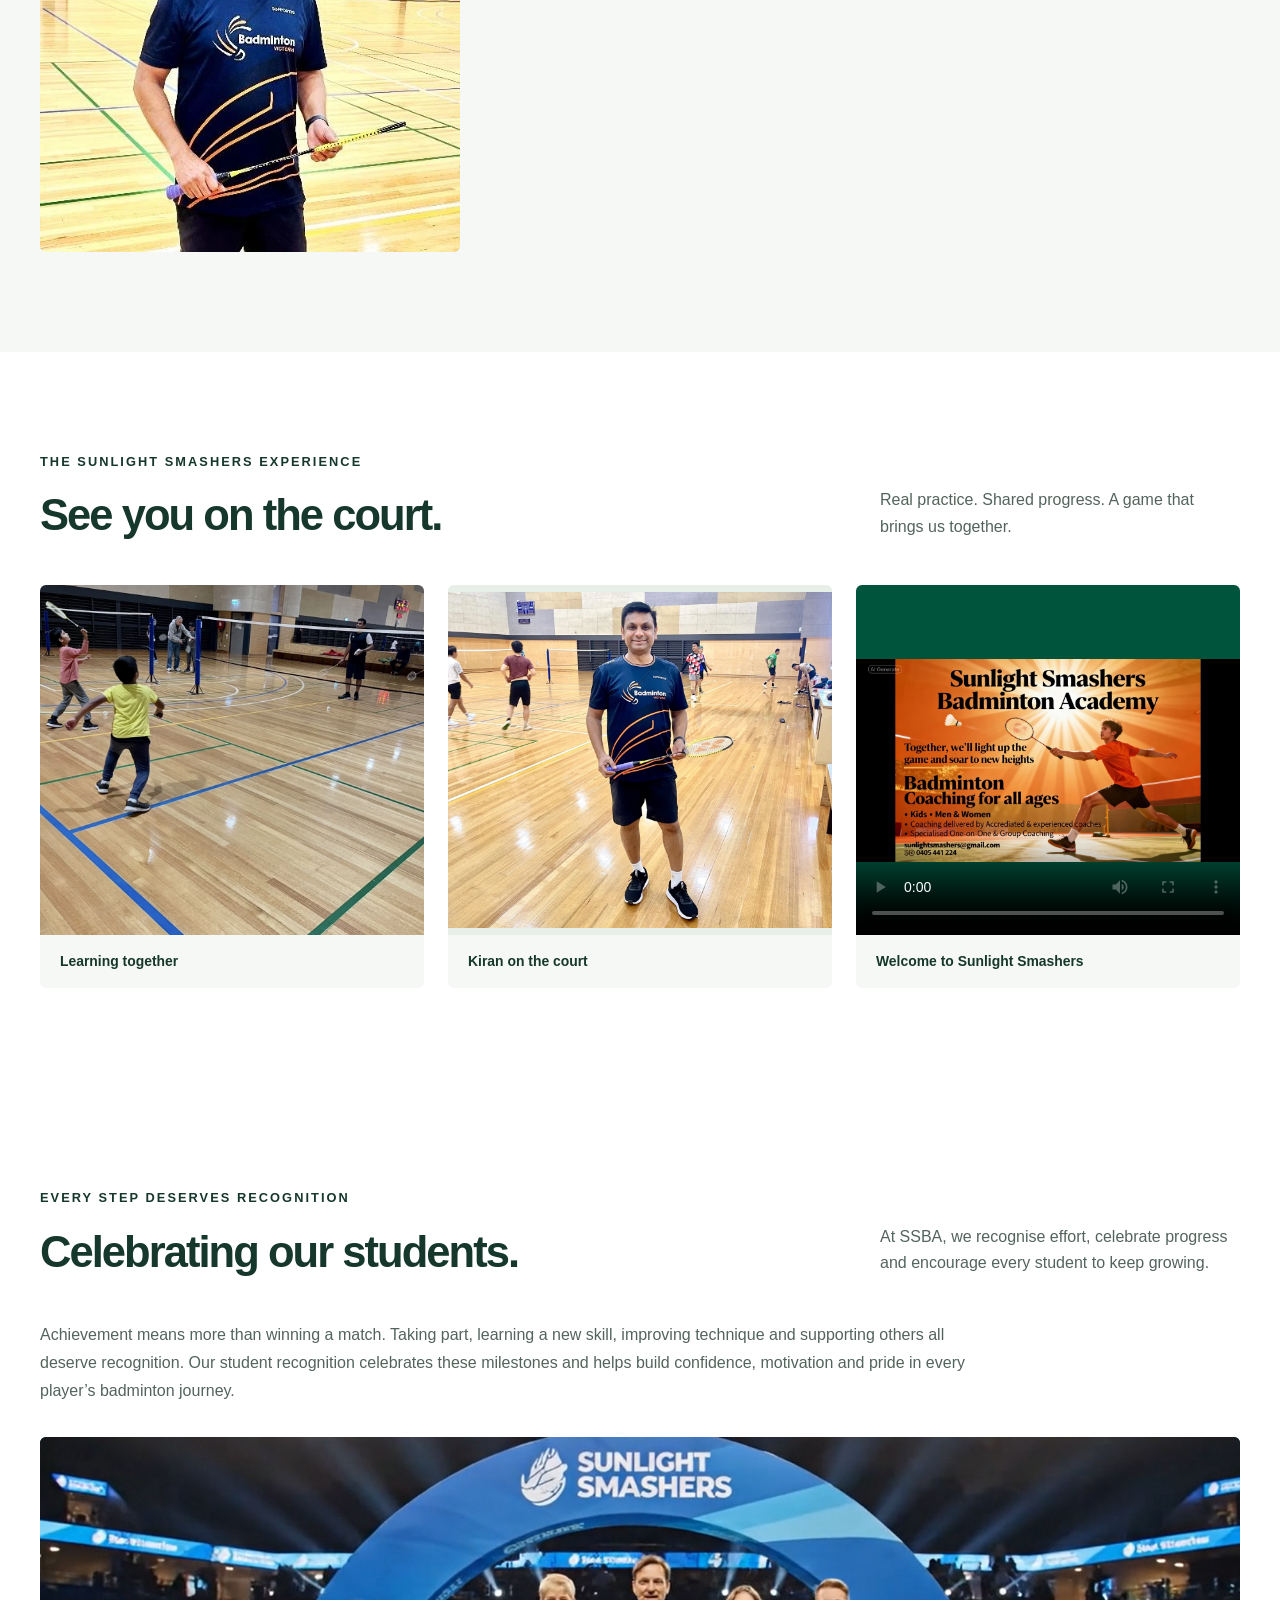
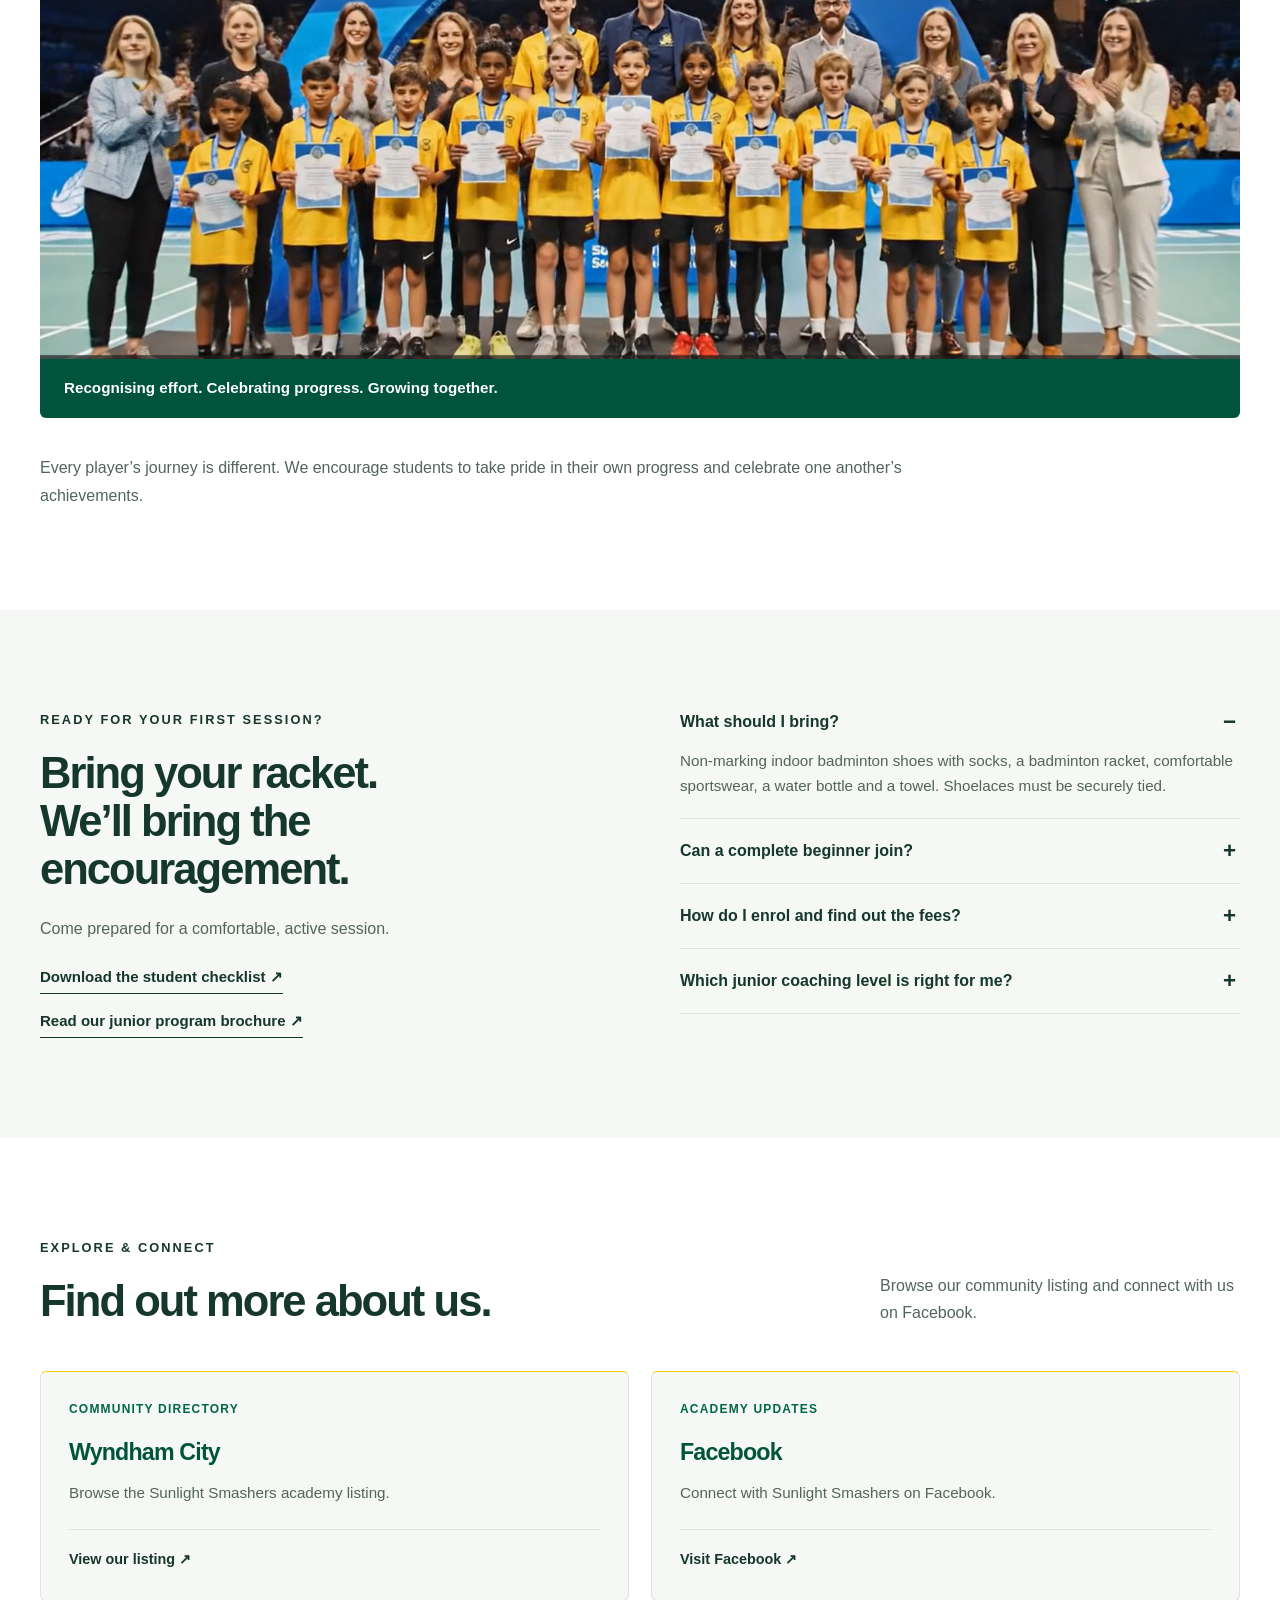
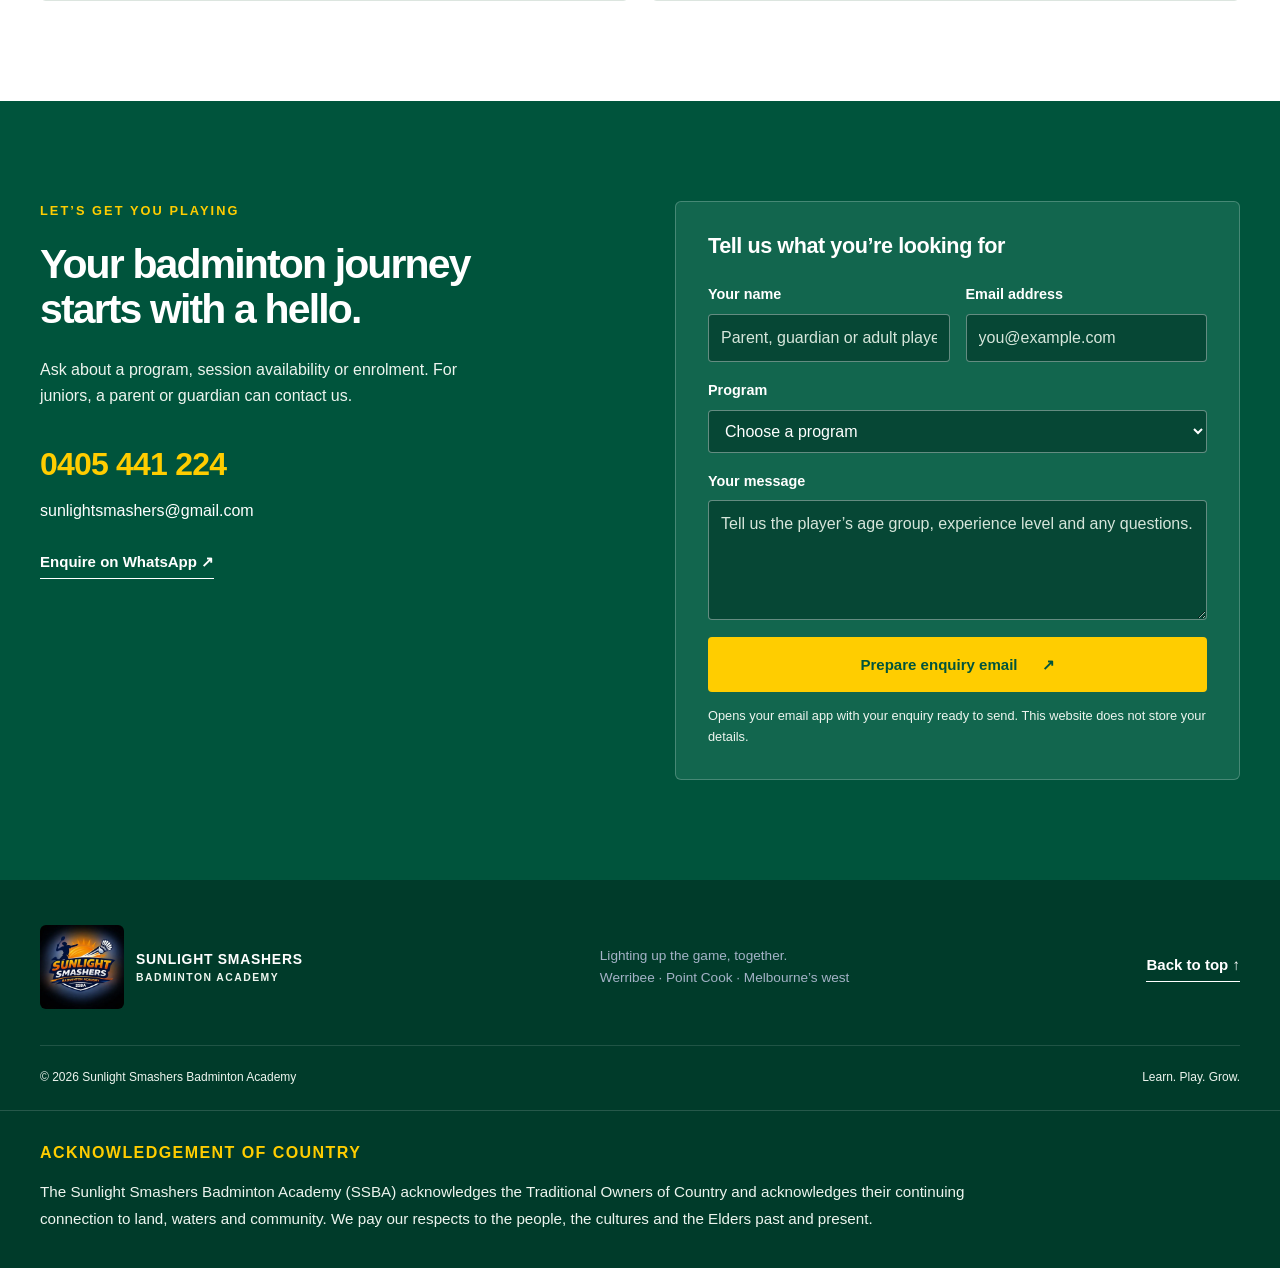
==== commit ac43ed9d: "Add files via upload" ====
--- a/index.html
+++ b/index.html
@@ -4,8 +4,8 @@
 <meta charset="utf-8"><meta name="viewport" content="width=device-width, initial-scale=1">
 <title>Sunlight Smashers Badminton Academy | Coaching in Werribee & Point Cook</title>
 <meta name="description" content="Badminton coaching for children, women and adults in Melbourne’s western suburbs. Learn with BA and BWF Level-1 certified coach Kiran. Explore sessions in Werribee, Point Cook.">
-<meta name="theme-color" content="#0b1729"><link rel="icon" href="assets/logo.webp"><link rel="stylesheet" href="styles.css">
-<script src="script.js" defer></script>
+<meta name="theme-color" content="#00543c"><link rel="icon" href="assets/logo.webp"><link rel="stylesheet" href="styles-v15.css">
+<script src="script-v15.js" defer></script>
 </head>
 <body>
 <a class="skip-link" href="#main">Skip to content</a>
--- a/styles-v15.css
+++ b/styles-v15.css
@@ -0,0 +1,132 @@
+:root{--navy:#0b1729;--navy-soft:#14253c;--gold:#ffc447;--ink:#132036;--muted:#596476;--line:#dfe4eb;--paper:#f4f6f9;--white:#fff;--radius:6px}*{box-sizing:border-box}html{scroll-behavior:smooth;scroll-padding-top:100px}body{margin:0;font-family:Arial,Helvetica,sans-serif;color:var(--ink);background:white;font-size:16px;line-height:1.65}h1,h2,h3,p{margin:0}h1,h2,h3{line-height:1.1;letter-spacing:-.045em}h1{font-size:clamp(3.25rem,5.9vw,5.6rem);font-weight:800}h2{font-size:clamp(2.2rem,3.4vw,3.5rem);font-weight:800}h3{font-size:1.65rem;letter-spacing:-.035em}a{color:inherit;text-decoration:none}button,input,select,textarea{font:inherit}button,a,input,select,textarea,summary{-webkit-tap-highlight-color:transparent}a:focus-visible,button:focus-visible,summary:focus-visible{outline:3px solid #c27c00;outline-offset:5px}input:focus,select:focus,textarea:focus{outline:2px solid #c27c00;outline-offset:2px}img{display:block;max-width:100%}section{scroll-margin-top:10px}.container{width:min(1200px,calc(100% - 80px));margin-inline:auto}.section{padding:100px 0}.eyebrow{font-size:.8rem;font-weight:800;letter-spacing:.16em;line-height:1.6;margin-bottom:20px}.header{background:var(--navy);color:white;border-bottom:1px solid #ffffff20;position:sticky;top:0;z-index:20}.nav-wrap{display:flex;align-items:center;justify-content:space-between;gap:25px;min-height:90px}.brand{display:flex;align-items:center;gap:12px;flex-shrink:0}.brand img{object-fit:contain;border-radius:50%;width:60px;height:60px}.brand span{font-size:.87rem;font-weight:800;letter-spacing:.055em;line-height:1.5}.brand small{display:block;color:#bbc5d4;font-size:.65rem;letter-spacing:.14em}nav{display:flex;align-items:center;gap:28px;font-size:.9rem;font-weight:600}nav>a:not(.button):hover{color:var(--gold)}.button{display:inline-flex;align-items:center;justify-content:center;gap:24px;padding:16px 23px;background:var(--gold);color:var(--navy);border:1px solid transparent;border-radius:4px;font-size:.94rem;font-weight:700;line-height:1.4;cursor:pointer;transition:background .2s,transform .2s}.button:hover{background:#ffd478;transform:translateY(-2px)}.button-small{padding:11px 17px;font-size:.87rem}.button-dark{background:var(--navy);color:white}.button-dark:hover{background:var(--navy-soft)}.menu-toggle{display:none}.hero{color:white;background:var(--navy);overflow:hidden}.hero-grid{display:grid;grid-template-columns:1.05fr 1fr;gap:60px;align-items:center;padding:64px 0 70px}.hero-copy{padding:18px 0}.hero .eyebrow{color:#d7e0eb;display:flex;align-items:center;gap:12px}.hero .eyebrow span{width:22px;height:3px;background:var(--gold)}h1 em{color:var(--gold);font-style:normal}.hero-intro{color:#bdc7d6;max-width:490px;font-size:1.12rem;line-height:1.75;margin-top:28px}.button-row{display:flex;align-items:center;gap:24px;margin-top:32px;flex-wrap:wrap}.text-link{display:inline-block;font-weight:700;font-size:.94rem;border-bottom:1px solid currentColor;padding-bottom:3px}.text-link:hover{color:#a56800}.light{color:#fff}.light:hover{color:var(--gold)}.hero-proof{display:flex;gap:40px;margin-top:44px}.hero-proof>div{border-left:2px solid #ffca4d60;padding-left:15px}.hero-proof strong{display:block;font-size:1rem}.hero-proof span{display:block;color:#aab7c8;font-size:.8rem;margin-top:3px}.hero-visual{height:550px;position:relative;border-radius:6px;overflow:hidden;box-shadow:15px 15px 0 #ffc447}.hero-photo{width:100%;height:100%;object-fit:cover;object-position:50% 55%}.hero-visual:after{content:'';position:absolute;inset:35% 0 0;background:linear-gradient(transparent,#071322e8);pointer-events:none}.photo-caption{position:absolute;bottom:30px;left:30px;right:30px;z-index:1}.caption-label{font-size:.75rem;letter-spacing:.16em;color:var(--gold);font-weight:700}.photo-caption strong{display:block;margin-top:9px;font-size:2rem;line-height:1.2;letter-spacing:-.035em}.caption-index{position:absolute;right:0;bottom:0;color:#b8c4d5;font-size:.75rem;letter-spacing:.1em}.hero-bottom{border-top:1px solid #ffffff24}.hero-bottom .container{display:flex;align-items:center;justify-content:space-between;gap:20px;padding:20px 0;color:#d0d8e4;font-size:.73rem;font-weight:700;letter-spacing:.18em}.section-top{display:flex;align-items:flex-end;justify-content:space-between;gap:40px;margin-bottom:45px}.section-top>p{max-width:360px;color:var(--muted)}.program-grid{display:grid;grid-template-columns:repeat(3,1fr);gap:22px}.program-card{background:var(--paper);padding:32px;display:flex;flex-direction:column;border:1px solid #edf0f4;border-radius:var(--radius);border-top:3px solid var(--gold)}.program-number{font-size:.75rem;font-weight:800;letter-spacing:.13em;color:var(--muted);margin-bottom:30px}.program-card h3{margin-bottom:17px}.program-card p{color:var(--muted);font-size:.95rem}.program-card ul{padding-left:18px;margin:24px 0 30px;font-size:.89rem;line-height:1.65}.program-card li{padding:5px 0}.program-card li::marker{color:#9d6906}.card-link{display:flex;justify-content:space-between;gap:12px;border-top:1px solid var(--line);padding-top:20px;margin-top:auto;font-size:.9rem;font-weight:700}.card-link:hover{color:#975c00}.holiday-section{background:var(--gold);padding:65px 0}.holiday-grid{display:grid;grid-template-columns:1.15fr 1fr;gap:90px;align-items:center}.holiday-section h2{font-size:clamp(2.8rem,4vw,4rem)}.holiday-section p:not(.eyebrow){max-width:510px;margin-top:20px}.holiday-section .button{margin-top:25px}.holiday-details{border-left:1px solid #15213940;padding-left:50px}.holiday-details>div{padding-bottom:18px}.holiday-details span{display:block;font-size:.73rem;letter-spacing:.14em;font-weight:800}.holiday-details strong{display:block;font-size:1.18rem;margin-top:4px}.holiday-details p:not(.eyebrow){margin-top:3px}.holiday-details .limited{font-weight:800}.holiday-details small{font-size:.85rem;display:block;margin-top:6px}.schedule{border-top:2px solid var(--navy)}.session-row{display:grid;grid-template-columns:1.3fr 1fr 1.35fr auto;align-items:center;gap:24px;padding:30px 0;border-bottom:1px solid var(--line)}.tag{font-size:.7rem;letter-spacing:.075em;font-weight:700;color:#68624e;display:block;margin-bottom:9px}.session-row h3{font-size:1.33rem}.session-row strong{display:block;font-size:.98rem}.session-row div>span:not(.tag){display:block;font-size:.87rem;color:var(--muted);margin-top:3px}.outline-link{border:1px solid #cbd2dc;border-radius:4px;padding:10px 15px;font-weight:700;font-size:.85rem;white-space:nowrap}.outline-link:hover{border-color:var(--ink);background:var(--paper)}.schedule-note{color:var(--muted);font-size:.85rem;margin-top:22px}.coach-section{background:var(--paper)}.coach-grid{display:grid;grid-template-columns:.9fr 1.1fr;align-items:center;gap:85px}.coach-image-wrap{height:490px;position:relative;border-radius:var(--radius);overflow:hidden}.coach-image-wrap img{height:100%;width:100%;object-fit:cover;object-position:45% 45%}.coach-photo-label{background:var(--navy);color:var(--gold);position:absolute;bottom:20px;left:20px;padding:12px 18px;font-size:.73rem;font-weight:800;letter-spacing:.12em}.coach-copy h3{margin-top:27px;font-size:1.8rem}.credential{font-size:.85rem;color:#7b4e00;font-weight:700;margin:10px 0 22px}.coach-copy p:not(.eyebrow):not(.credential){color:var(--muted);margin-bottom:18px}.coach-copy .text-link{margin-top:12px}.gallery-grid{display:grid;grid-template-columns:repeat(3,1fr);gap:24px}.gallery-grid figure{margin:0;overflow:hidden;border-radius:var(--radius);background:var(--paper)}.gallery-grid img,.gallery-grid video{width:100%;height:350px;object-fit:cover;background:var(--navy);display:block}.gallery-grid video{object-fit:contain}.gallery-grid figcaption{padding:15px 20px;font-size:.87rem;font-weight:600}.prepare-section{background:var(--paper)}.prepare-grid{display:grid;grid-template-columns:1fr 1fr;gap:80px}.prepare-grid>div>p:not(.eyebrow){color:var(--muted);margin:22px 0}.resource-link{display:table;margin-top:15px}.faq details{border-bottom:1px solid #cdd4df;padding:20px 0}.faq details:first-child{padding-top:0}.faq summary{list-style:none;font-weight:700;cursor:pointer;position:relative;padding-right:35px;line-height:1.5}.faq summary::-webkit-details-marker{display:none}.faq summary:after{content:'+';position:absolute;right:4px;font-size:1.4rem;top:-5px}.faq details[open] summary:after{content:'−'}.faq p{color:var(--muted);font-size:.95rem;margin-top:14px}.contact-section{background:var(--navy);color:white}.contact-grid{display:grid;grid-template-columns:1fr 1fr;gap:70px;align-items:start}.contact-copy .eyebrow{color:var(--gold)}.contact-copy h2{font-size:clamp(2.2rem,3.2vw,3.1rem)}.contact-copy p:not(.eyebrow){color:#b9c5d6;margin-top:25px;max-width:430px}.contact-phone{display:block;font-size:2rem;font-weight:700;letter-spacing:-.025em;margin-top:28px;color:var(--gold)}.contact-email{display:table;font-size:1rem;overflow-wrap:anywhere;margin:8px 0 24px}.contact-email:hover{color:var(--gold)}.enquiry-form{padding:32px;background:var(--navy-soft);border:1px solid #ffffff1c;border-radius:var(--radius)}.enquiry-form h3{font-size:1.35rem;margin-bottom:25px;letter-spacing:-.02em}.form-grid{display:grid;grid-template-columns:1fr 1fr;gap:16px}.enquiry-form label{display:block;font-size:.87rem;font-weight:600;margin-bottom:17px}input,textarea,select{width:100%;min-width:0;display:block;border:1px solid #ffffff30;background:#0e1c30;color:white;border-radius:4px;padding:11px 12px;margin-top:7px;font-size:.9rem;font-weight:400;line-height:1.5}input::placeholder,textarea::placeholder{color:#a7b4c5}select{color-scheme:dark}textarea{resize:vertical}.enquiry-form .button{width:100%}.form-note{font-size:.8rem;color:#b7c5d8;margin-top:14px;line-height:1.6}.form-status{font-size:.88rem;color:var(--gold);margin-top:14px}footer{background:#071120;color:#d2dbe7;padding:45px 0 0}.footer-grid{display:flex;justify-content:space-between;align-items:center;gap:30px}.footer-grid p{font-size:.85rem;color:#a3b2c6}.footer-bottom{display:flex;justify-content:space-between;gap:15px;padding:22px 0;margin-top:36px;border-top:1px solid #ffffff20;font-size:.75rem;color:#9cabbe}.skip-link{position:fixed;left:12px;top:-100px;padding:12px 20px;z-index:100;background:var(--gold);color:var(--navy)}.skip-link:focus{top:12px}
+@media(min-width:1500px){.hero-grid{padding:80px 0 90px}.hero-visual{height:620px}}
+@media(max-width:1050px){.container{width:calc(100% - 48px)}nav{gap:18px;font-size:.82rem}.brand span{font-size:.75rem}.brand small{font-size:.6rem}.brand img{width:50px;height:50px}.hero-grid{gap:35px}.hero-visual{height:520px}.program-card{padding:25px}.holiday-grid,.coach-grid,.prepare-grid,.contact-grid{gap:40px}.session-row{grid-template-columns:1.25fr 1fr 1.2fr}.session-row .outline-link{grid-column:3;justify-self:start}.holiday-details{padding-left:30px}.form-grid{grid-template-columns:1fr}.gallery-grid img,.gallery-grid video{height:300px}}
+@media(max-width:800px){.header{position:sticky}.nav-wrap{min-height:78px;flex-wrap:wrap;gap:0}.brand span{font-size:.8rem}.menu-toggle{display:flex;align-items:center;gap:10px;background:transparent;border:1px solid #ffffff40;border-radius:4px;color:white;padding:9px 13px;font-size:.85rem;cursor:pointer}nav{display:none;flex-basis:100%;padding:16px 0 22px;flex-direction:column;align-items:stretch;gap:0}nav.is-open{display:flex}nav>a{padding:12px 4px}nav .button{margin-top:10px;align-self:flex-start;padding:12px 18px}.hero-grid{gap:30px;padding-top:40px;grid-template-columns:1.1fr 1fr}.hero-visual{height:480px}.hero-copy h1{font-size:3.4rem}.hero-intro{font-size:1rem}.hero-proof{gap:20px;flex-wrap:wrap}.photo-caption{left:20px;right:20px}.photo-caption strong{font-size:1.6rem}.caption-index{display:none}.section{padding:70px 0}.section-top{gap:25px;align-items:start;flex-direction:column}.section-top>p{max-width:550px}.program-grid{grid-template-columns:1fr}.program-card{padding:30px}.program-number{margin-bottom:20px}.holiday-grid{gap:35px;grid-template-columns:1fr 1fr}.coach-grid{gap:35px}.coach-image-wrap{height:440px}.coach-copy h2{font-size:2.2rem}.gallery-grid{gap:15px}.gallery-grid img,.gallery-grid video{height:260px}.contact-grid,.prepare-grid{grid-template-columns:1fr;gap:40px}.contact-copy p:not(.eyebrow){max-width:600px}.form-grid{grid-template-columns:1fr 1fr}.footer-grid{align-items:start;flex-wrap:wrap}.footer-grid>p{margin-left:auto}.footer-grid .text-link{font-size:.8rem}}
+@media(max-width:600px){.container{width:calc(100% - 36px)}html{scroll-padding-top:85px}.brand{gap:9px}.brand span{font-size:.68rem}.brand small{font-size:.55rem}.brand img{width:45px;height:45px}.menu-toggle{padding:9px 10px;font-size:.78rem}.hero-grid{grid-template-columns:1fr;padding:30px 0 42px;gap:35px}.hero-copy h1{font-size:clamp(3rem,11vw,4rem)}.hero .eyebrow{font-size:.69rem;margin-bottom:20px}.hero-intro{max-width:100%;margin-top:24px}.hero-proof{margin-top:28px;gap:30px}.hero-visual{height:390px;margin-right:10px;box-shadow:10px 10px 0 var(--gold)}.hero-photo{object-position:50% 57%}.photo-caption strong{font-size:1.7rem}.hero-bottom .container{gap:14px;font-size:.6rem;letter-spacing:.09em;padding:17px 0}.hero-bottom span{max-width:100px}.button-row{gap:18px;margin-top:24px}.button{font-size:.88rem}.section{padding:60px 0}.section-top{margin-bottom:30px;gap:20px}.eyebrow{font-size:.72rem;margin-bottom:15px}h2{font-size:2.35rem}.program-card{padding:26px}.holiday-section{padding:45px 0}.holiday-grid{grid-template-columns:1fr;gap:35px}.holiday-details{border-left:0;border-top:1px solid #15213940;padding:28px 0 0}.holiday-section h2{font-size:3rem}.session-row{grid-template-columns:1fr 1fr;gap:20px;padding:26px 0}.session-name{grid-column:1/-1}.session-row .outline-link{grid-column:1/-1}.session-row strong{font-size:.9rem}.session-row div>span:not(.tag){font-size:.82rem}.tag{font-size:.66rem}.coach-grid{grid-template-columns:1fr;gap:35px}.coach-image-wrap{height:420px;max-width:430px}.coach-copy h2{font-size:2.3rem}.gallery-grid{grid-template-columns:1fr}.gallery-grid img,.gallery-grid video{height:330px}.gallery-grid img{object-position:center 55%}.prepare-grid{gap:32px}.prepare-grid h2{font-size:2.2rem}.enquiry-form{padding:23px}.form-grid{grid-template-columns:1fr;gap:0}.contact-phone{font-size:1.8rem}.contact-copy h2{font-size:2.35rem}.footer-grid{flex-direction:column;gap:22px}.footer-grid>p{margin-left:0}.footer-bottom{flex-direction:column;gap:7px;margin-top:28px}.resource-link{font-size:.87rem}.schedule-note{font-size:.8rem}}
+@media(prefers-reduced-motion:reduce){html{scroll-behavior:auto}*{transition:none!important}}
+
+input,textarea,select{font-size:1rem}.enquiry-form label{font-size:.9rem}
+
+/* Explicit text colours keep the academy readable in embedded previews and standalone browsers. */
+h1,h2,h3{color:var(--ink)}
+.header .brand,.header .brand span,.header nav>a:not(.button),.menu-toggle{color:#fff}
+.header .brand small{color:#cbd5e4}
+.header nav>a:not(.button):hover{color:var(--gold)}
+.hero h1,.hero h2,.hero h3,.hero-proof strong,.photo-caption strong{color:#fff}
+.hero h1 em,.caption-label{color:var(--gold)}
+.hero-intro{color:#d1dbea}
+.hero-proof span{color:#c5d0e0}
+.hero .text-link{color:#fff}
+.contact-section h2,.contact-section h3,.enquiry-form label{color:#fff}
+.contact-copy p:not(.eyebrow),.form-note{color:#cbd7e8}
+.contact-section .contact-email,.contact-section .text-link{color:#fff}
+.contact-section .contact-phone,.form-status{color:var(--gold)}
+.enquiry-form input,.enquiry-form textarea,.enquiry-form select,.enquiry-form option{color:#fff;background:#0e1c30}
+.enquiry-form input::placeholder,.enquiry-form textarea::placeholder{color:#becbdd;opacity:1}
+footer .brand span,footer .text-link{color:#fff}
+footer .brand small,footer p,.footer-bottom{color:#c3cede}
+.hero .button,.contact-section .button,.header .button{color:var(--navy)}
+.holiday-section .button-dark{color:#fff}
+.references-section{background:#fff}
+.reference-grid{display:grid;grid-template-columns:repeat(3,minmax(0,1fr));gap:22px}
+.reference-card{display:flex;flex-direction:column;padding:28px;border:1px solid #cbd3df;border-radius:6px;color:var(--ink);background:var(--paper);transition:border-color .2s,background .2s}
+.reference-card:hover{border-color:#9a6500;background:#fff9e9}
+.reference-label{color:#665529;font-size:.75rem;font-weight:800;letter-spacing:.1em;margin-bottom:20px}
+.reference-card h3{font-size:1.45rem;color:var(--ink);margin-bottom:15px}
+.reference-card p{color:#465368;font-size:.95rem;margin-bottom:24px}
+.reference-action{display:block;font-size:.9rem;font-weight:700;color:var(--ink);margin-top:auto;padding-top:18px;border-top:1px solid var(--line)}
+@media(max-width:800px){.reference-grid{grid-template-columns:1fr}.reference-card{padding:25px}}
+
+.coach-image-wrap img{object-position:50% 25%}.gallery-grid img[src$="coach-on-court.webp"]{object-fit:contain;background:#e8ecf2}
+
+.coach-profile-photo{margin:28px 0 0;max-width:420px}.coach-profile-photo img{width:100%;height:auto;object-fit:contain;border-radius:6px}
+
+.coach-grid{grid-template-columns:1fr}.coach-copy{max-width:900px}.coach-profile-photo{max-width:420px}
+
+/* Larger academy branding on desktop and mobile. */
+.header .brand img{width:104px;height:104px;flex-shrink:0;border-radius:6px}
+.header .nav-wrap{min-height:124px}
+footer .brand img{width:84px;height:84px;flex-shrink:0;border-radius:6px}
+.acknowledgement{background:#071120;color:#e0e7f1;padding:30px 0 36px;border-top:1px solid #ffffff26}
+.acknowledgement h2{color:#ffc447;font-size:1rem;font-weight:700;letter-spacing:.09em;line-height:1.5;margin-bottom:14px}
+.acknowledgement p{color:#e0e7f1;font-size:.95rem;line-height:1.75;max-width:1000px}
+@media(max-width:800px){.header .brand img{width:80px;height:80px}.header .nav-wrap{min-height:100px}html{scroll-padding-top:120px}}
+@media(max-width:600px){.header .brand img{width:68px;height:68px}.header .nav-wrap{min-height:88px}.header .brand{gap:8px}.header .brand span{font-size:.65rem}.header .brand small{font-size:.52rem}footer .brand img{width:68px;height:68px}.acknowledgement h2{font-size:.9rem}.acknowledgement p{font-size:.9rem}html{scroll-padding-top:105px}}
+
+
+
+/* Sunlight Smashers: Australian sporting green and gold. */
+:root{--navy:#00543c;--navy-soft:#12664e;--gold:#ffcd00;--ink:#16372b;--muted:#53645c;--line:#dce5df;--paper:#f5f8f5}
+.header,.hero,.contact-section{background:var(--navy)}
+.header .brand span,.hero h1,.hero h2,.hero h3,.contact-section h2,.contact-section h3,footer .brand span,.acknowledgement h2{color:#fff}
+.header .brand small,.hero .eyebrow,.hero-intro,.hero-proof span,.hero-bottom .container,.caption-index,.contact-copy p:not(.eyebrow),.form-note,footer .brand small,footer p,.footer-bottom,.acknowledgement p{color:#edf5ef}
+.hero-proof strong,.photo-caption strong,.header nav>a:not(.button),.hero .text-link,.enquiry-form label,.contact-section .contact-email,.contact-section .text-link,footer .text-link{color:#fff}
+.hero h1 em,.caption-label,.contact-phone,.form-status,.contact-copy .eyebrow{color:var(--gold)}
+.hero-visual{box-shadow:15px 15px 0 var(--gold)}
+.hero-visual:after{background:linear-gradient(transparent,rgba(0,54,38,.94))}
+.hero-proof>div{border-left-color:#ffcd0080}
+.button{background:var(--gold);color:var(--navy)}
+.button:hover{background:#ffde59}
+.hero .button,.contact-section .button,.header .button{color:var(--navy)}
+.button-dark{background:var(--navy);color:#fff}
+.button-dark:hover{background:var(--navy-soft)}
+.enquiry-form{background:var(--navy-soft);border-color:#ffffff38}
+.enquiry-form input,.enquiry-form textarea,.enquiry-form select,.enquiry-form option{background:#064735;color:#fff;border-color:#ffffff60}
+.enquiry-form input::placeholder,.enquiry-form textarea::placeholder{color:#d6e6db}
+footer,.acknowledgement{background:var(--navy);color:#edf5ef}
+.program-card,.reference-card{border-color:var(--line);border-top-color:var(--gold)}
+.program-card h3,.reference-card h3,.session-row h3,.coach-copy h3{color:var(--navy)}
+.reference-card p{color:var(--muted)}
+.reference-label,.credential,.program-card li::marker,.tag{color:#006747}
+.reference-card:hover{background:#f3faef;border-color:#006747}
+.text-link:hover,.card-link:hover{color:#006747}
+.hero .text-link:hover,.contact-section .text-link:hover,footer .text-link:hover{color:var(--gold)}
+.gallery-grid img[src$="coach-on-court.webp"]{background:#e8efe9}
+.outline-link,.faq details{border-color:var(--line)}
+a:focus-visible,button:focus-visible,summary:focus-visible{outline-color:#006747}
+.header a:focus-visible,.hero a:focus-visible,.contact-section a:focus-visible,.contact-section button:focus-visible,footer a:focus-visible,.menu-toggle:focus-visible{outline-color:var(--gold)}
+input:focus,select:focus,textarea:focus{outline-color:var(--gold)}
+@media(max-width:600px){.hero-visual{box-shadow:10px 10px 0 var(--gold)}}
+
+/* Student recognition and achievement celebrations. */
+.achievements-section{background:#fff}
+.achievements-intro{color:var(--muted);max-width:960px;margin-bottom:32px;font-size:1rem;line-height:1.75}
+.achievement-celebration{margin:0 0 36px;border-radius:var(--radius);overflow:hidden;background:var(--navy)}
+.achievement-celebration img{width:100%;height:auto;display:block}
+.achievement-celebration figcaption{color:#fff;font-size:.95rem;font-weight:700;padding:18px 24px;line-height:1.5}
+.achievement-grid{display:grid;grid-template-columns:repeat(3,minmax(0,1fr));gap:24px}
+.achievement-card{overflow:hidden;border:1px solid var(--line);border-radius:var(--radius);background:var(--paper)}
+
+.achievement-card>div{padding:24px}
+.achievement-card h3{font-size:1.35rem;color:var(--navy);margin-bottom:12px;line-height:1.2}
+.achievement-card p{font-size:.95rem;color:var(--muted);line-height:1.65}
+.achievements-closing{color:var(--muted);margin-top:28px;max-width:900px;line-height:1.75}
+@media(max-width:800px){.achievement-grid{grid-template-columns:repeat(2,minmax(0,1fr))}}
+@media(max-width:600px){.achievement-grid{grid-template-columns:1fr;gap:20px}.achievement-card>div{padding:22px}.achievement-celebration figcaption{padding:16px 18px}.achievements-intro{margin-bottom:24px}}
+
+/* Text-only recognition cards complement the academy palette. */
+.achievement-card{border-top:3px solid var(--gold)}
+
+/* Two community reference cards. */
+.reference-grid{grid-template-columns:repeat(2,minmax(0,1fr))}
+@media(max-width:800px){.reference-grid{grid-template-columns:1fr}}
+
+/* Academy tagline and coaching slideshow. */
+.header .brand .brand-tagline{display:block;color:#fff;font-size:.72rem;font-weight:400;letter-spacing:0;line-height:1.5;margin-top:5px}
+.coaching-slides{display:flex;width:100%;height:100%;transition:transform .55s ease}
+.coaching-slide{flex:0 0 100%;width:100%;min-width:100%;height:100%;object-fit:cover;object-position:50% 45%}
+.coaching-slideshow{touch-action:pan-y}
+.coaching-slideshow .photo-caption{bottom:90px}
+.slideshow-controls{position:absolute;z-index:2;left:20px;right:20px;bottom:18px;display:flex;align-items:center;gap:10px;color:#fff}
+.slideshow-controls button{background:#00543c;border:1px solid #ffffff70;color:#fff;border-radius:4px;min-width:44px;min-height:44px;cursor:pointer;font-size:1.5rem;padding:4px 12px}
+.slideshow-controls .slide-pause{font-size:.75rem;margin-left:auto;padding:8px 10px}
+.slide-count{font-size:.85rem;white-space:nowrap}
+@media(max-width:1050px){.header .brand .brand-tagline{font-size:.65rem}nav{gap:15px}}
+@media(max-width:600px){.header .brand .brand-tagline{font-size:.58rem;max-width:195px;white-space:normal}.slideshow-controls{left:15px;right:15px;gap:7px}.coaching-slideshow .photo-caption{bottom:86px}}
+@media(prefers-reduced-motion:reduce){.coaching-slides{transition:none}}
+
+/* Gold program banner and a deeper green footer complete the academy theme. */
+.holiday-section{background:var(--gold);color:var(--ink)}
+footer,.acknowledgement{background:#003b2a}
+.acknowledgement h2{color:var(--gold)}
+.header{border-bottom:3px solid var(--gold)}
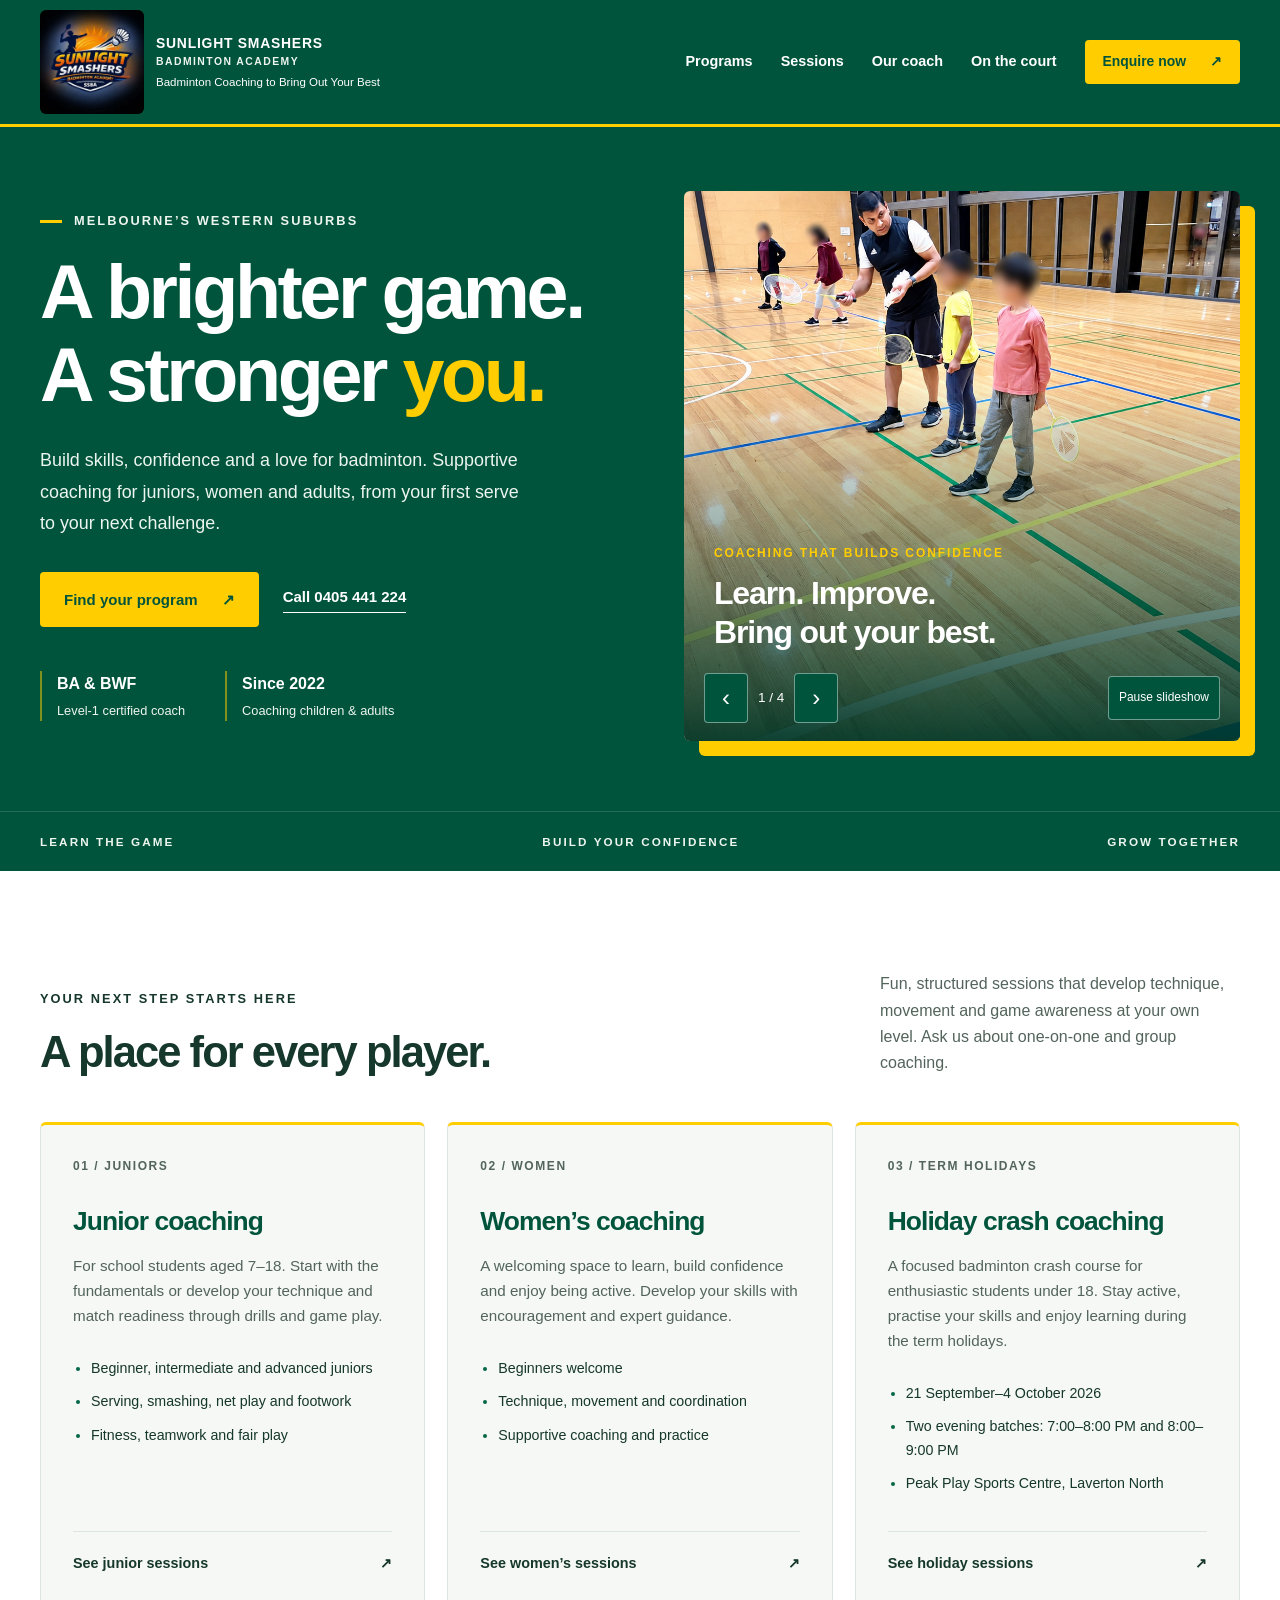
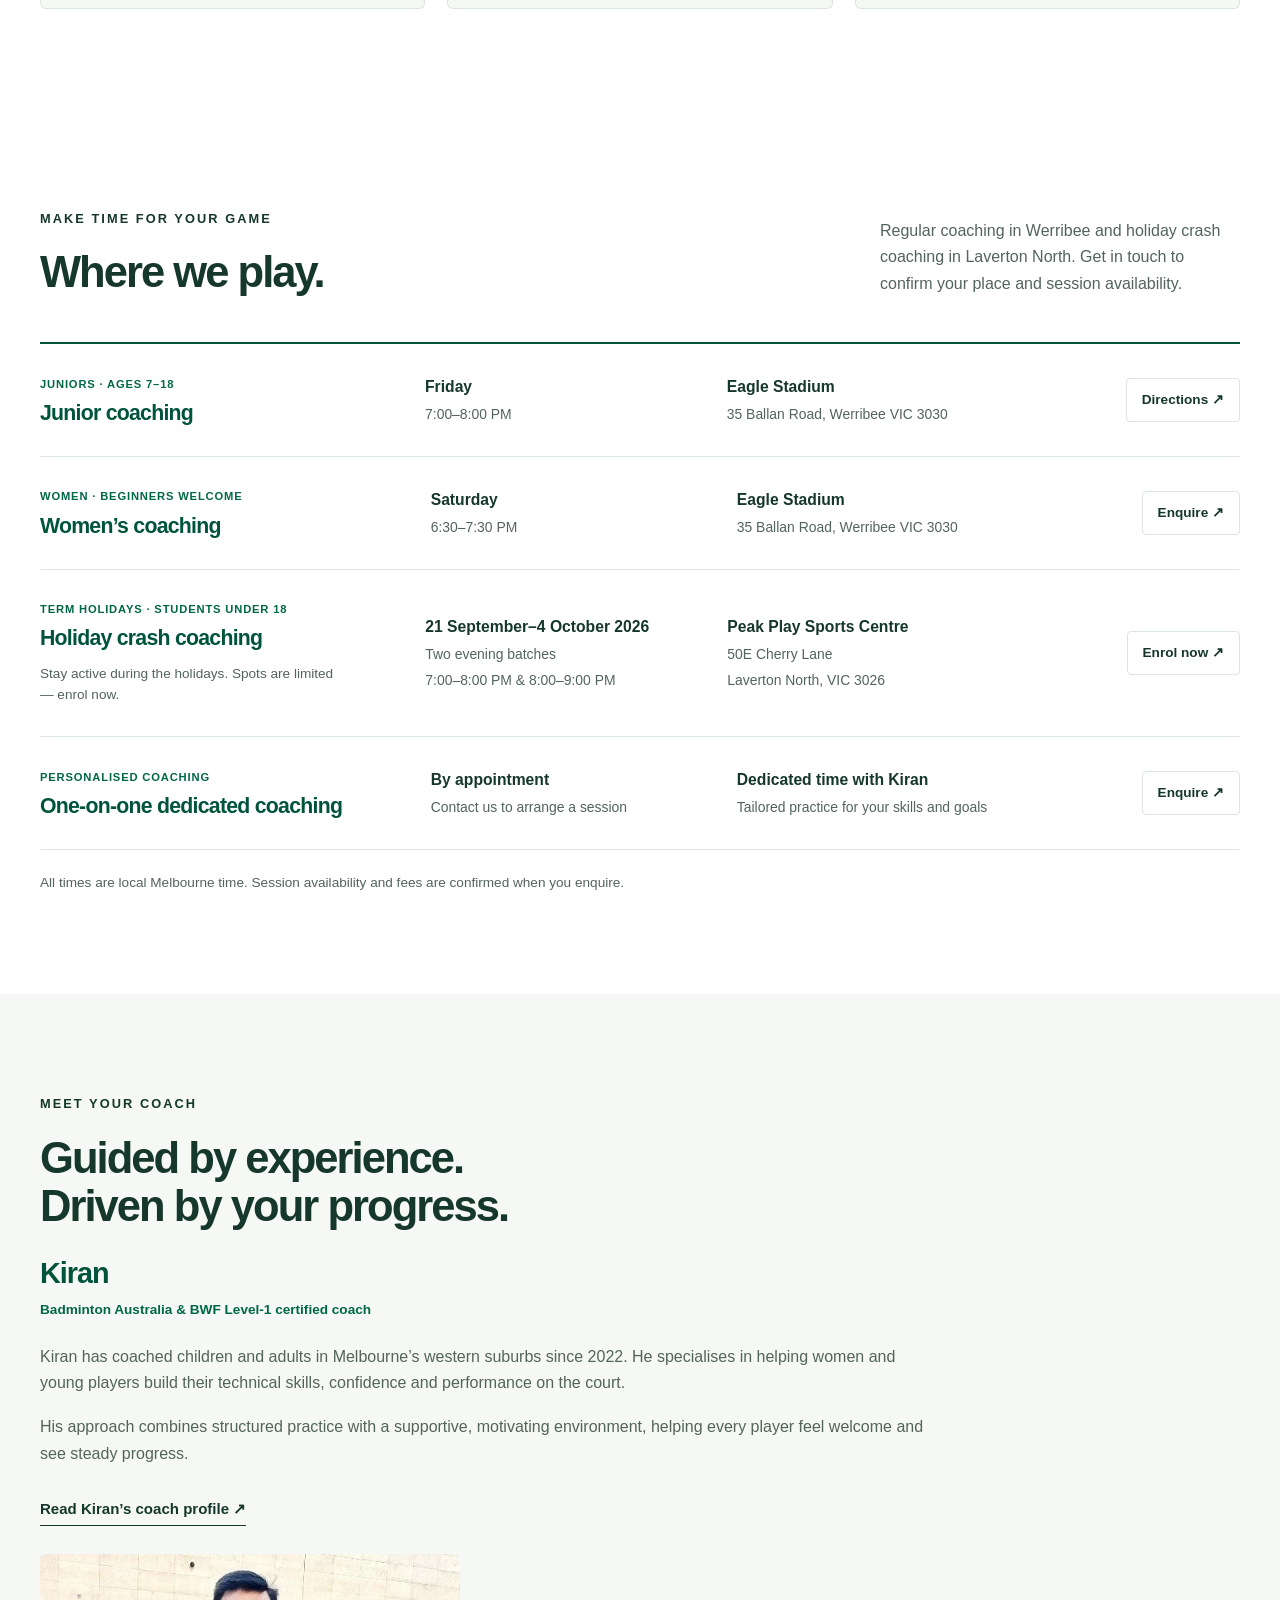
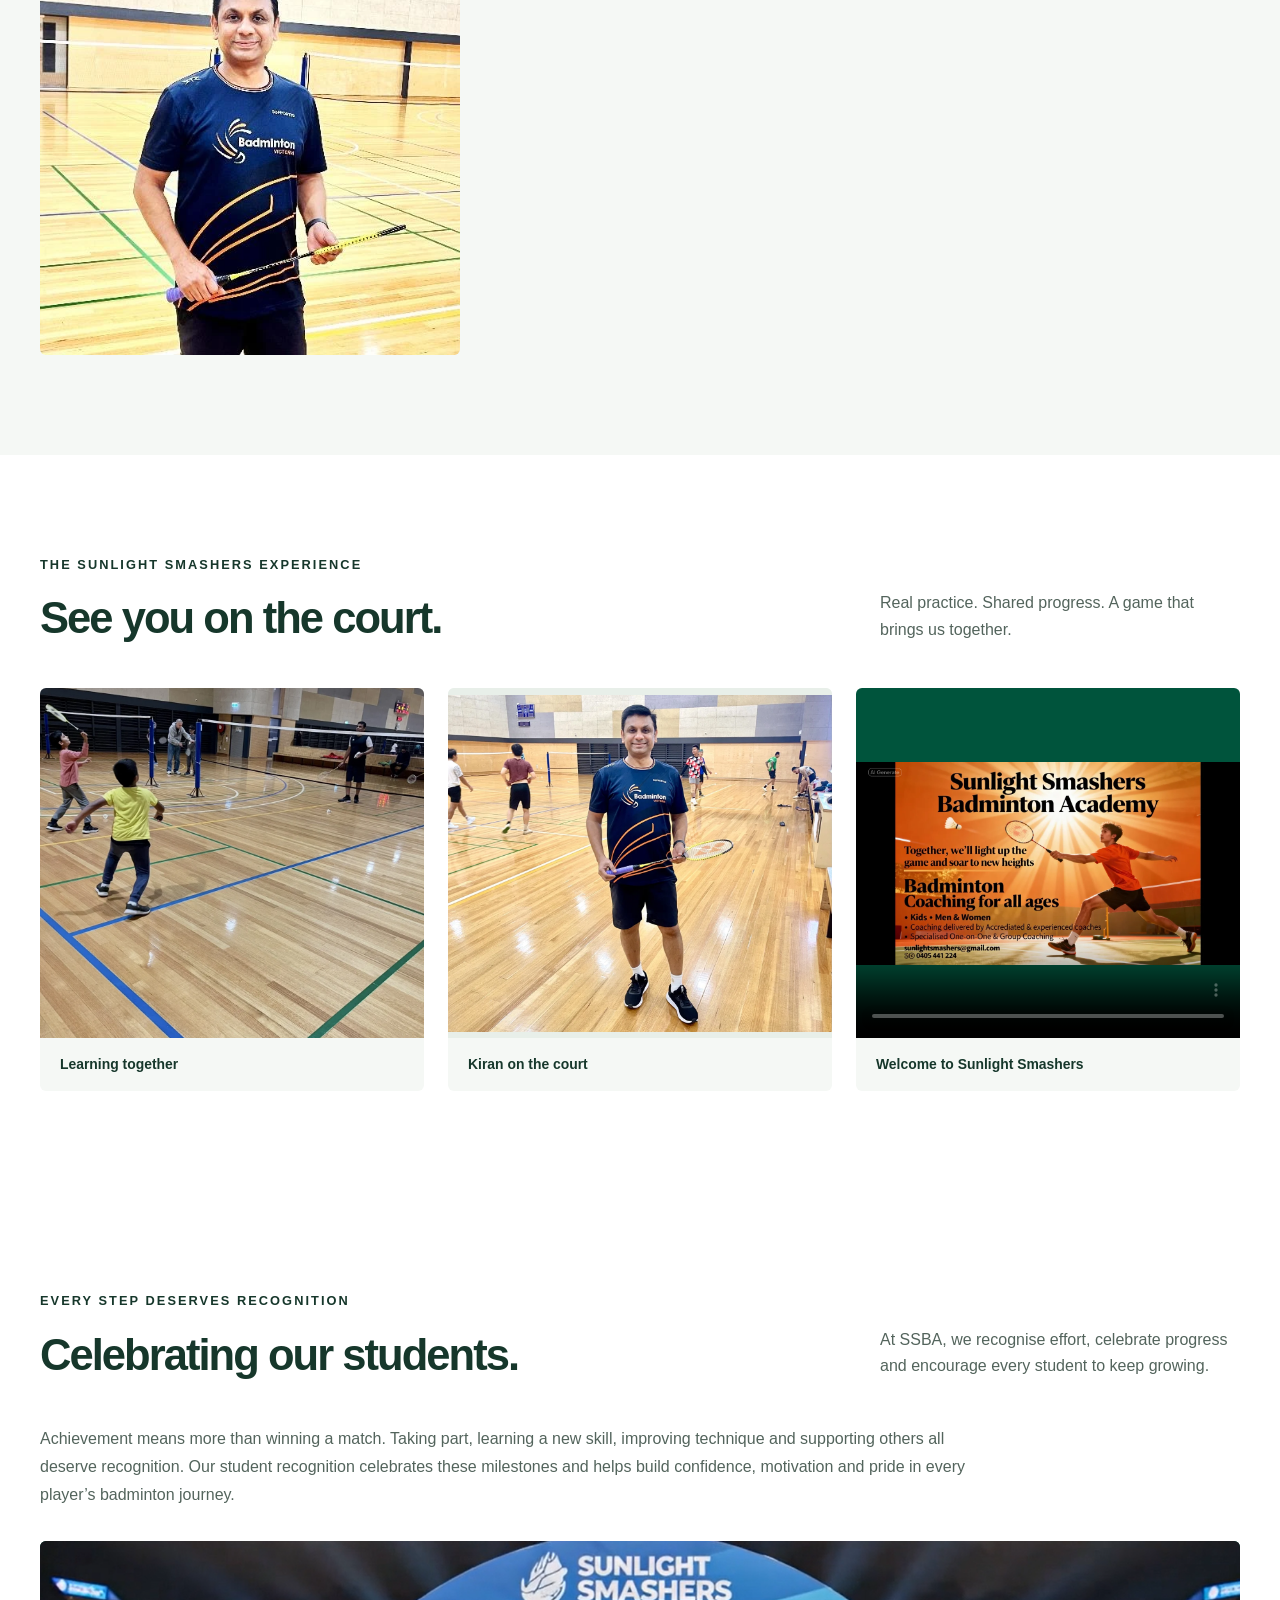
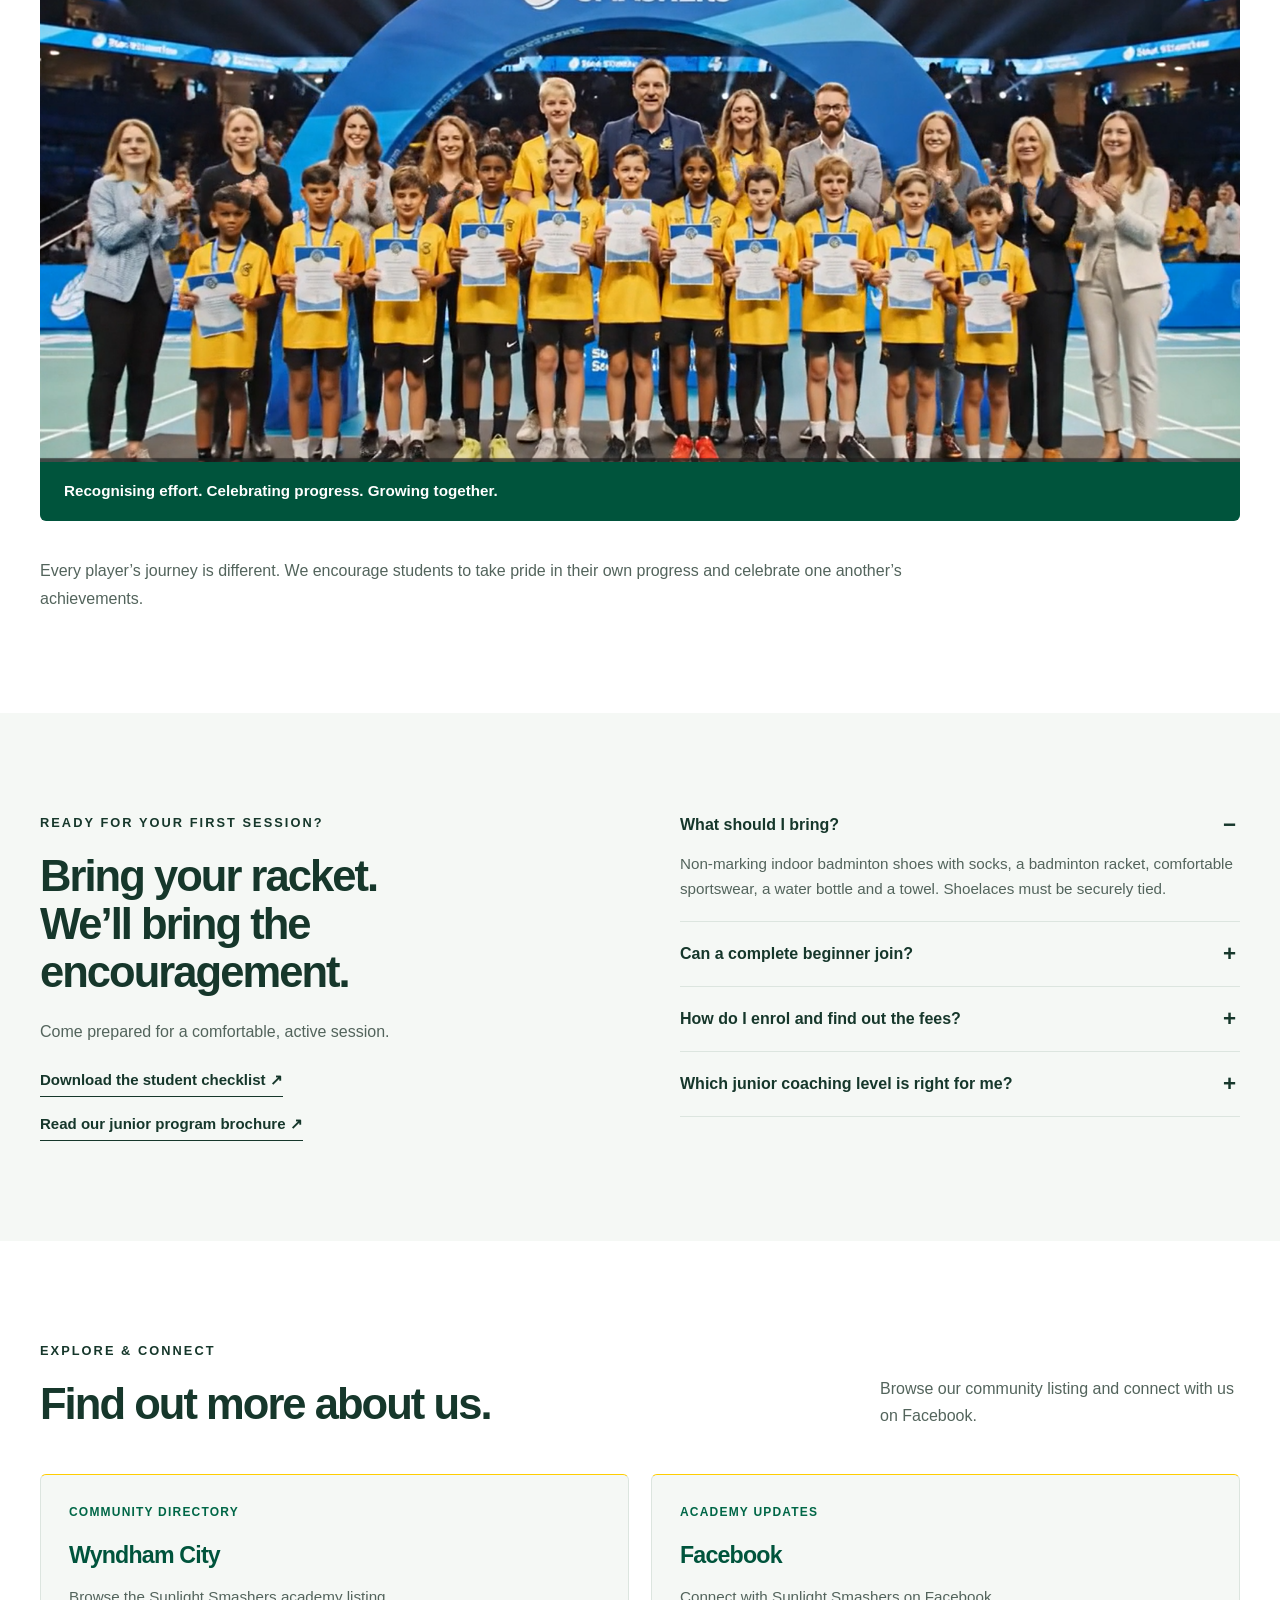
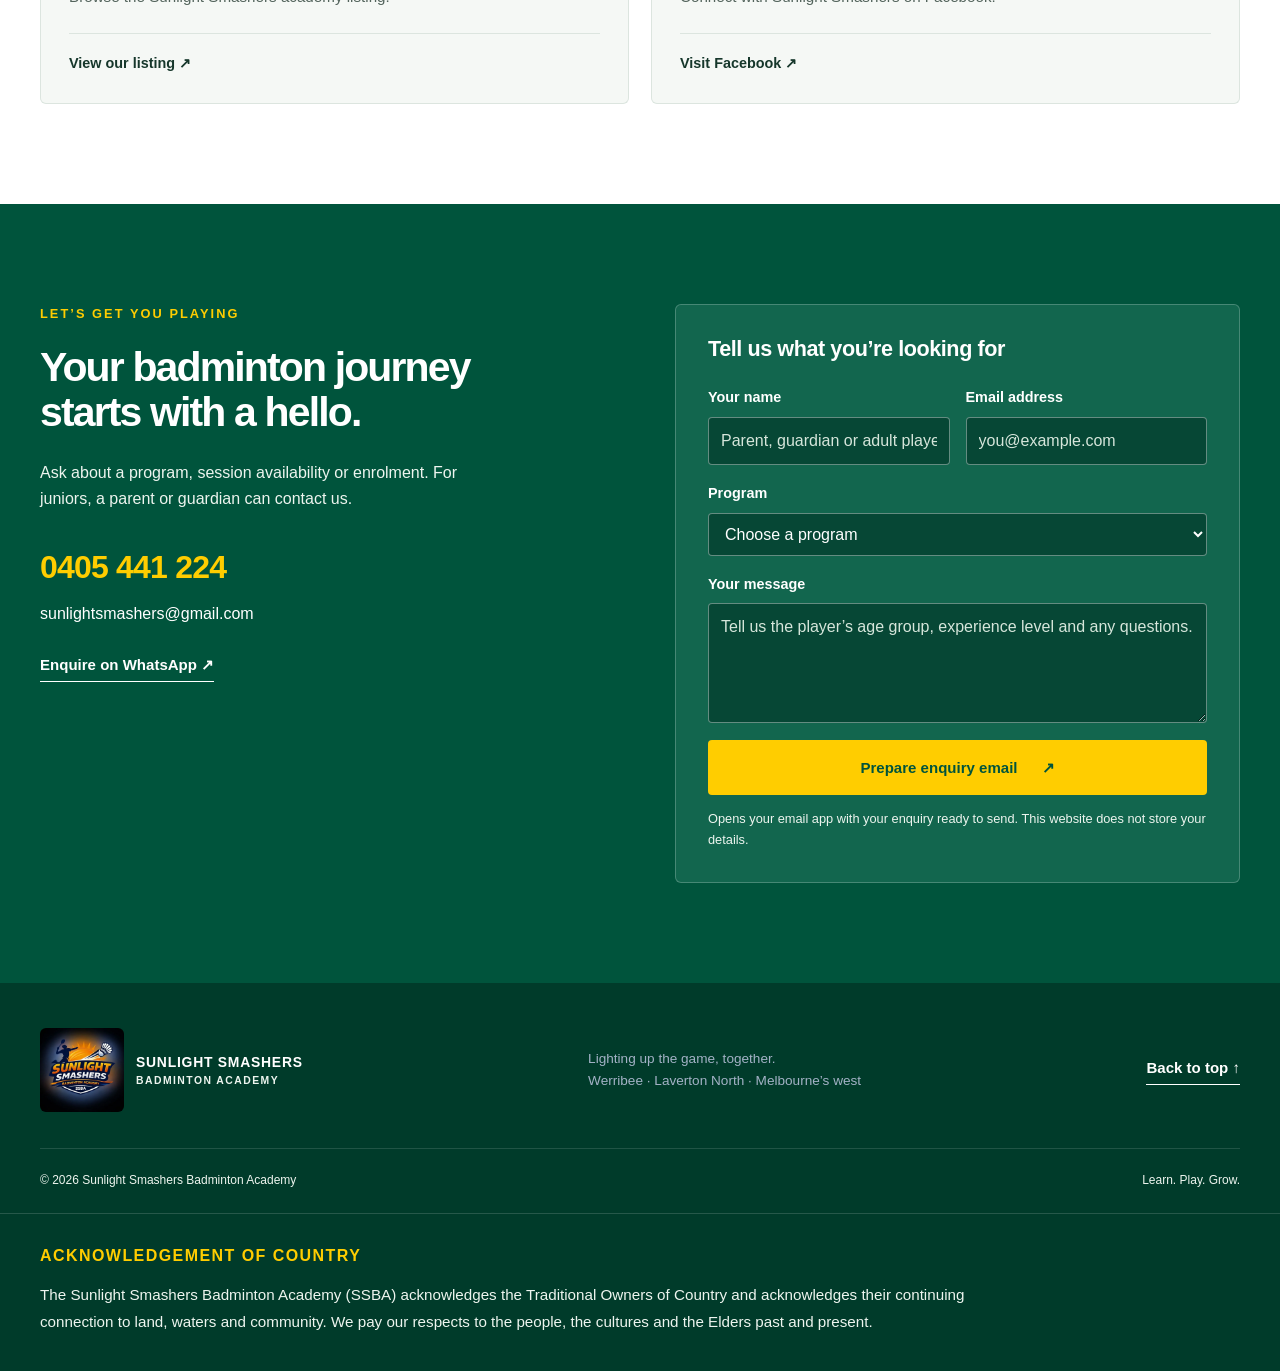
==== commit b1463ca9: "Add files via upload" ====
--- a/index.html
+++ b/index.html
@@ -2,10 +2,10 @@
 <html lang="en-AU">
 <head>
 <meta charset="utf-8"><meta name="viewport" content="width=device-width, initial-scale=1">
-<title>Sunlight Smashers Badminton Academy | Coaching in Werribee & Point Cook</title>
-<meta name="description" content="Badminton coaching for children, women and adults in Melbourne’s western suburbs. Learn with BA and BWF Level-1 certified coach Kiran. Explore sessions in Werribee, Point Cook.">
-<meta name="theme-color" content="#00543c"><link rel="icon" href="assets/logo.webp"><link rel="stylesheet" href="styles-v15.css">
-<script src="script-v15.js" defer></script>
+<title>Sunlight Smashers Badminton Academy | Coaching in Werribee & Laverton North</title>
+<meta name="description" content="Badminton coaching for children, women and adults in Melbourne’s western suburbs. Learn with BA and BWF Level-1 certified coach Kiran. Explore sessions in Werribee and Laverton North.">
+<meta name="theme-color" content="#00543c"><link rel="icon" href="assets/logo.webp"><link rel="stylesheet" href="styles-v17.css">
+<script src="script-v17.js" defer></script>
 </head>
 <body>
 <a class="skip-link" href="#main">Skip to content</a>
@@ -20,13 +20,13 @@
     <img class="hero-photo coaching-slide" src="assets/coaching-slideshow/coaching-1.png" alt="Kiran guiding junior players through a badminton drill" width="1086" height="1448" fetchpriority="high">
     <img class="hero-photo coaching-slide" src="assets/coaching-slideshow/coaching-2.png" alt="Kiran demonstrating a badminton movement with a student" width="1086" height="1448" loading="lazy">
     <img class="hero-photo coaching-slide" src="assets/coaching-slideshow/coaching-3.png" alt="Kiran demonstrating technique on an indoor badminton court" width="1086" height="1448" loading="lazy">
-    <img class="hero-photo coaching-slide" src="assets/coaching-slideshow/coaching-4.png" alt="Kiran supporting junior players during badminton practice" width="1086" height="1448" loading="lazy">
+    <img class="hero-photo coaching-slide" src="assets/coaching-slideshow/coaching-4-v16.png" alt="Kiran coaching junior players across the badminton net, with other people’s faces blurred" width="1100" height="1430" loading="lazy">
   </div>
   <div class="photo-caption"><span class="caption-label">COACHING THAT BUILDS CONFIDENCE</span><strong>Learn. Improve.<br>Bring out your best.</strong></div>
   <div class="slideshow-controls"><button type="button" class="slide-previous" aria-label="Previous coaching photo">‹</button><span class="slide-count" aria-live="off">1 / 4</span><button type="button" class="slide-next" aria-label="Next coaching photo">›</button><button type="button" class="slide-pause">Pause slideshow</button></div>
 </div></div><div class="hero-bottom"><div class="container"><span>LEARN THE GAME</span><span>BUILD YOUR CONFIDENCE</span><span>GROW TOGETHER</span></div></div></section>
-<section class="section programs" id="programs"><div class="container"><div class="section-top"><div><p class="eyebrow">YOUR NEXT STEP STARTS HERE</p><h2>A place for every player.</h2></div><p>Fun, structured sessions that develop technique, movement and game awareness at your own level. Ask us about one-on-one and group coaching.</p></div><div class="program-grid"><article class="program-card"><span class="program-number">01 / JUNIORS</span><h3>Junior coaching</h3><p>For school students aged 7–18. Start with the fundamentals or develop your technique and match readiness through drills and game play.</p><ul><li>Beginner, intermediate and advanced juniors</li><li>Serving, smashing, net play and footwork</li><li>Fitness, teamwork and fair play</li></ul><a class="card-link" href="#sessions">See junior sessions <span aria-hidden="true">↗</span></a></article><article class="program-card"><span class="program-number">02 / WOMEN</span><h3>Women’s coaching</h3><p>A welcoming space to learn, build confidence and enjoy being active. Develop your skills with encouragement and expert guidance.</p><ul><li>Beginners welcome</li><li>Technique, movement and coordination</li><li>Supportive coaching and practice</li></ul><a class="card-link" href="#sessions">See women’s sessions <span aria-hidden="true">↗</span></a></article><article class="program-card"><span class="program-number">03 / ADULTS</span><h3>Adult social badminton</h3><p>Enjoy regular games, keep active and connect with other players. Social sessions for intermediate and advanced adults.</p><ul><li>Men and women welcome</li><li>Friendly games and match practice</li><li>Tuesday and Thursday evenings</li></ul><a class="card-link" href="#sessions">See adult sessions <span aria-hidden="true">↗</span></a></article></div></div></section>
-<section class="section sessions" id="sessions"><div class="container"><div class="section-top"><div><p class="eyebrow">MAKE TIME FOR YOUR GAME</p><h2>Where we play.</h2></div><p>Weekly sessions in Werribee and Point Cook. Get in touch to confirm a place and the current term schedule.</p></div><div class="schedule"><article class="session-row"><div class="session-name"><span class="tag">JUNIORS · AGES 7–18</span><h3>Junior coaching</h3></div><div><strong>Friday</strong><span>7:00–8:00 PM</span></div><div><strong>Eagle Stadium</strong><span>35 Ballan Road, Werribee VIC 3030</span></div><a class="outline-link" href="https://www.google.com/maps/search/?api=1&query=Eagle+Stadium+35+Ballan+Road+Werribee+VIC+3030" target="_blank" rel="noopener noreferrer" aria-label="Find Eagle Stadium on Google Maps (opens in new tab)">Directions ↗</a></article><article class="session-row"><div class="session-name"><span class="tag">WOMEN · BEGINNERS WELCOME</span><h3>Women’s coaching</h3></div><div><strong>Saturday</strong><span>6:30–7:30 PM</span></div><div><strong>Eagle Stadium</strong><span>35 Ballan Road, Werribee VIC 3030</span></div><a class="outline-link" href="#contact" data-program="Women’s coaching">Enquire ↗</a></article><article class="session-row"><div class="session-name"><span class="tag">ADULTS · INTERMEDIATE / ADVANCED</span><h3>Social badminton</h3></div><div><strong>Tuesday & Thursday</strong><span>8:00–9:30 PM</span></div><div><strong>ACM Sports</strong><span>Point Cook VIC</span></div><a class="outline-link" href="https://www.google.com/maps/search/?api=1&query=ACM+Sports+Point+Cook+VIC" target="_blank" rel="noopener noreferrer" aria-label="Find ACM Sports on Google Maps (opens in new tab)">Directions ↗</a></article><article class="session-row"><div class="session-name"><span class="tag">PERSONALISED COACHING</span><h3>One-on-one dedicated coaching</h3></div><div><strong>By appointment</strong><span>Contact us to arrange a session</span></div><div><strong>Dedicated time with Kiran</strong><span>Tailored practice for your skills and goals</span></div><a class="outline-link" href="#contact" data-program="One-on-one dedicated coaching">Enquire ↗</a></article></div><p class="schedule-note">All times are local Melbourne time. Session availability and fees are confirmed when you enquire.</p></div></section>
+<section class="section programs" id="programs"><div class="container"><div class="section-top"><div><p class="eyebrow">YOUR NEXT STEP STARTS HERE</p><h2>A place for every player.</h2></div><p>Fun, structured sessions that develop technique, movement and game awareness at your own level. Ask us about one-on-one and group coaching.</p></div><div class="program-grid"><article class="program-card"><span class="program-number">01 / JUNIORS</span><h3>Junior coaching</h3><p>For school students aged 7–18. Start with the fundamentals or develop your technique and match readiness through drills and game play.</p><ul><li>Beginner, intermediate and advanced juniors</li><li>Serving, smashing, net play and footwork</li><li>Fitness, teamwork and fair play</li></ul><a class="card-link" href="#sessions">See junior sessions <span aria-hidden="true">↗</span></a></article><article class="program-card"><span class="program-number">02 / WOMEN</span><h3>Women’s coaching</h3><p>A welcoming space to learn, build confidence and enjoy being active. Develop your skills with encouragement and expert guidance.</p><ul><li>Beginners welcome</li><li>Technique, movement and coordination</li><li>Supportive coaching and practice</li></ul><a class="card-link" href="#sessions">See women’s sessions <span aria-hidden="true">↗</span></a></article><article class="program-card"><span class="program-number">03 / TERM HOLIDAYS</span><h3>Holiday crash coaching</h3><p>A focused badminton crash course for enthusiastic students under 18. Stay active, practise your skills and enjoy learning during the term holidays.</p><ul><li>21 September–4 October 2026</li><li>Two evening batches: 7:00–8:00 PM and 8:00–9:00 PM</li><li>Peak Play Sports Centre, Laverton North</li></ul><a class="card-link" href="#sessions">See holiday sessions <span aria-hidden="true">↗</span></a></article></div></div></section>
+<section class="section sessions" id="sessions"><div class="container"><div class="section-top"><div><p class="eyebrow">MAKE TIME FOR YOUR GAME</p><h2>Where we play.</h2></div><p>Regular coaching in Werribee and holiday crash coaching in Laverton North. Get in touch to confirm your place and session availability.</p></div><div class="schedule"><article class="session-row"><div class="session-name"><span class="tag">JUNIORS · AGES 7–18</span><h3>Junior coaching</h3></div><div><strong>Friday</strong><span>7:00–8:00 PM</span></div><div><strong>Eagle Stadium</strong><span>35 Ballan Road, Werribee VIC 3030</span></div><a class="outline-link" href="https://www.google.com/maps/search/?api=1&query=Eagle+Stadium+35+Ballan+Road+Werribee+VIC+3030" target="_blank" rel="noopener noreferrer" aria-label="Find Eagle Stadium on Google Maps (opens in new tab)">Directions ↗</a></article><article class="session-row"><div class="session-name"><span class="tag">WOMEN · BEGINNERS WELCOME</span><h3>Women’s coaching</h3></div><div><strong>Saturday</strong><span>6:30–7:30 PM</span></div><div><strong>Eagle Stadium</strong><span>35 Ballan Road, Werribee VIC 3030</span></div><a class="outline-link" href="#contact" data-program="Women’s coaching">Enquire ↗</a></article><article class="session-row"><div class="session-name"><span class="tag">TERM HOLIDAYS · STUDENTS UNDER 18</span><h3>Holiday crash coaching</h3><p class="holiday-session-note">Stay active during the holidays. Spots are limited — enrol now.</p></div><div><strong>21 September–4 October 2026</strong><span>Two evening batches</span><span>7:00–8:00 PM &amp; 8:00–9:00 PM</span></div><div><strong>Peak Play Sports Centre</strong><span>50E Cherry Lane</span><span>Laverton North, VIC 3026</span></div><a class="outline-link" href="#contact" data-program="Holiday crash coaching">Enrol now ↗</a></article><article class="session-row"><div class="session-name"><span class="tag">PERSONALISED COACHING</span><h3>One-on-one dedicated coaching</h3></div><div><strong>By appointment</strong><span>Contact us to arrange a session</span></div><div><strong>Dedicated time with Kiran</strong><span>Tailored practice for your skills and goals</span></div><a class="outline-link" href="#contact" data-program="One-on-one dedicated coaching">Enquire ↗</a></article></div><p class="schedule-note">All times are local Melbourne time. Session availability and fees are confirmed when you enquire.</p></div></section>
 <section class="section coach-section" id="coach"><div class="container coach-grid"><div class="coach-copy"><p class="eyebrow">MEET YOUR COACH</p><h2>Guided by experience.<br>Driven by your progress.</h2><h3>Kiran</h3><p class="credential">Badminton Australia & BWF Level-1 certified coach</p><p>Kiran has coached children and adults in Melbourne’s western suburbs since 2022. He specialises in helping women and young players build their technical skills, confidence and performance on the court.</p><p>His approach combines structured practice with a supportive, motivating environment, helping every player feel welcome and see steady progress.</p><a class="text-link" href="downloads/coach-kiran-profile.pdf" target="_blank" rel="noopener">Read Kiran’s coach profile <span aria-hidden="true">↗</span></a><figure class="coach-profile-photo"><img src="assets/coach-profile-photo.webp" alt="Coach Kiran holding a badminton racket on the indoor court, from his coach profile" width="528" height="504" loading="lazy"></figure></div></div></section>
 <section class="section gallery-section" id="gallery"><div class="container"><div class="section-top"><div><p class="eyebrow">THE SUNLIGHT SMASHERS EXPERIENCE</p><h2>See you on the court.</h2></div><p>Real practice. Shared progress. A game that brings us together.</p></div><div class="gallery-grid"><figure><img src="assets/junior-coaching.webp" alt="Young players participating in badminton practice" loading="lazy" width="900" height="1200"><figcaption>Learning together</figcaption></figure><figure><img src="assets/coach-on-court.webp" alt="Coach Kiran holding a racket on the badminton court" loading="lazy" width="900" height="1200"><figcaption>Kiran on the court</figcaption></figure><figure><video controls playsinline preload="metadata" poster="assets/academy-video-poster.webp" aria-label="Sunlight Smashers academy introduction video"><source src="assets/coaching.mp4" type="video/mp4">Your browser does not support video. <a href="assets/coaching.mp4">Download the academy video</a>.</video><figcaption>Welcome to Sunlight Smashers</figcaption></figure></div></div></section>
 <section class="section achievements-section" id="achievements" aria-labelledby="achievements-heading">
@@ -45,7 +45,7 @@
 </section>
 <section class="section prepare-section" id="prepare"><div class="container prepare-grid"><div><p class="eyebrow">READY FOR YOUR FIRST SESSION?</p><h2>Bring your racket.<br>We’ll bring the encouragement.</h2><p>Come prepared for a comfortable, active session.</p><a class="text-link" href="downloads/student-checklist.pdf" target="_blank" rel="noopener">Download the student checklist ↗</a><a class="text-link resource-link" href="downloads/junior-program-brochure.pdf" target="_blank" rel="noopener">Read our junior program brochure ↗</a></div><div class="faq"><details open><summary>What should I bring?</summary><p>Non-marking indoor badminton shoes with socks, a badminton racket, comfortable sportswear, a water bottle and a towel. Shoelaces must be securely tied.</p></details><details><summary>Can a complete beginner join?</summary><p>Yes. Junior coaching includes a beginner pathway, and beginners are welcome in women’s coaching. Adult social sessions suit intermediate and advanced players.</p></details><details><summary>How do I enrol and find out the fees?</summary><p>Call or email us, or prepare an enquiry below. Tell us which program you’re interested in and the player’s experience level. We’ll confirm availability, fees and the next steps.</p></details><details><summary>Which junior coaching level is right for me?</summary><p>Beginners learn the basics, intermediate players refine techniques and movement, and advanced juniors develop competitive strategies and match readiness. Ask Kiran about the best fit.</p></details></div></div></section>
 <section class="section references-section" id="references"><div class="container"><div class="section-top"><div><p class="eyebrow">EXPLORE & CONNECT</p><h2>Find out more about us.</h2></div><p>Browse our community listing and connect with us on Facebook.</p></div><div class="reference-grid"><a class="reference-card" href="https://www.wyndham.vic.gov.au/directory/sunlight-smashers-badminton-academy-ssba" target="_blank" rel="noopener noreferrer"><span class="reference-label">COMMUNITY DIRECTORY</span><h3>Wyndham City</h3><p>Browse the Sunlight Smashers academy listing.</p><span class="reference-action">View our listing ↗</span></a><a class="reference-card" href="https://www.facebook.com/share/1cbproAzac/?mibextid=wwXIfr" target="_blank" rel="noopener noreferrer"><span class="reference-label">ACADEMY UPDATES</span><h3>Facebook</h3><p>Connect with Sunlight Smashers on Facebook.</p><span class="reference-action">Visit Facebook ↗</span></a></div></div></section>
-<section class="section contact-section" id="contact"><div class="container contact-grid"><div class="contact-copy"><p class="eyebrow">LET’S GET YOU PLAYING</p><h2>Your badminton journey<br>starts with a hello.</h2><p>Ask about a program, session availability or enrolment. For juniors, a parent or guardian can contact us.</p><a class="contact-phone" href="tel:+61405441224">0405 441 224</a><a class="contact-email" href="mailto:sunlightsmashers@gmail.com">sunlightsmashers@gmail.com</a><a class="text-link light" href="https://wa.me/61405441224?text=Hello%20Sunlight%20Smashers%2C%20I%27d%20like%20to%20enquire%20about%20badminton%20sessions." target="_blank" rel="noopener noreferrer">Enquire on WhatsApp ↗</a></div><form id="enquiry-form" class="enquiry-form"><h3>Tell us what you’re looking for</h3><div class="form-grid"><label>Your name<input name="name" autocomplete="name" required maxlength="100" placeholder="Parent, guardian or adult player"></label><label>Email address<input type="email" name="email" autocomplete="email" required maxlength="150" placeholder="you@example.com"></label></div><label>Program<select name="program" required><option value="">Choose a program</option><option>Junior coaching</option><option>Women’s coaching</option><option>Adult social badminton</option><option>One-on-one dedicated coaching</option><option>General enquiry</option></select></label><label>Your message<textarea name="message" rows="4" required maxlength="1500" placeholder="Tell us the player’s age group, experience level and any questions."></textarea></label><button class="button" type="submit">Prepare enquiry email <span aria-hidden="true">↗</span></button><p class="form-note">Opens your email app with your enquiry ready to send. This website does not store your details.</p><p class="form-status" id="form-status" role="status" hidden></p></form></div></section>
+<section class="section contact-section" id="contact"><div class="container contact-grid"><div class="contact-copy"><p class="eyebrow">LET’S GET YOU PLAYING</p><h2>Your badminton journey<br>starts with a hello.</h2><p>Ask about a program, session availability or enrolment. For juniors, a parent or guardian can contact us.</p><a class="contact-phone" href="tel:+61405441224">0405 441 224</a><a class="contact-email" href="mailto:sunlightsmashers@gmail.com">sunlightsmashers@gmail.com</a><a class="text-link light" href="https://wa.me/61405441224?text=Hello%20Sunlight%20Smashers%2C%20I%27d%20like%20to%20enquire%20about%20badminton%20sessions." target="_blank" rel="noopener noreferrer">Enquire on WhatsApp ↗</a></div><form id="enquiry-form" class="enquiry-form"><h3>Tell us what you’re looking for</h3><div class="form-grid"><label>Your name<input name="name" autocomplete="name" required maxlength="100" placeholder="Parent, guardian or adult player"></label><label>Email address<input type="email" name="email" autocomplete="email" required maxlength="150" placeholder="you@example.com"></label></div><label>Program<select name="program" required><option value="">Choose a program</option><option>Junior coaching</option><option>Women’s coaching</option><option>Holiday crash coaching</option><option>One-on-one dedicated coaching</option><option>General enquiry</option></select></label><label>Your message<textarea name="message" rows="4" required maxlength="1500" placeholder="Tell us the player’s age group, experience level and any questions."></textarea></label><button class="button" type="submit">Prepare enquiry email <span aria-hidden="true">↗</span></button><p class="form-note">Opens your email app with your enquiry ready to send. This website does not store your details.</p><p class="form-status" id="form-status" role="status" hidden></p></form></div></section>
 </main>
-<footer><div class="container footer-grid"><a class="brand" href="#home"><img src="assets/logo.webp" width="84" height="84" alt="Sunlight Smashers logo"><span>SUNLIGHT SMASHERS<small>BADMINTON ACADEMY</small></span></a><p>Lighting up the game, together.<br>Werribee · Point Cook · Melbourne’s west</p><a href="#home" class="text-link light">Back to top ↑</a></div><div class="container footer-bottom"><span>© <span id="year">2026</span> Sunlight Smashers Badminton Academy</span><span>Learn. Play. Grow.</span></div><section class="acknowledgement" aria-labelledby="acknowledgement-heading"><div class="container"><h2 id="acknowledgement-heading">ACKNOWLEDGEMENT OF COUNTRY</h2><p>The Sunlight Smashers Badminton Academy (SSBA) acknowledges the Traditional Owners of Country and acknowledges their continuing connection to land, waters and community. We pay our respects to the people, the cultures and the Elders past and present.</p></div></section></footer>
+<footer><div class="container footer-grid"><a class="brand" href="#home"><img src="assets/logo.webp" width="84" height="84" alt="Sunlight Smashers logo"><span>SUNLIGHT SMASHERS<small>BADMINTON ACADEMY</small></span></a><p>Lighting up the game, together.<br>Werribee · Laverton North · Melbourne’s west</p><a href="#home" class="text-link light">Back to top ↑</a></div><div class="container footer-bottom"><span>© <span id="year">2026</span> Sunlight Smashers Badminton Academy</span><span>Learn. Play. Grow.</span></div><section class="acknowledgement" aria-labelledby="acknowledgement-heading"><div class="container"><h2 id="acknowledgement-heading">ACKNOWLEDGEMENT OF COUNTRY</h2><p>The Sunlight Smashers Badminton Academy (SSBA) acknowledges the Traditional Owners of Country and acknowledges their continuing connection to land, waters and community. We pay our respects to the people, the cultures and the Elders past and present.</p></div></section></footer>
 </body></html>
--- a/styles-v17.css
+++ b/styles-v17.css
@@ -0,0 +1,134 @@
+:root{--navy:#0b1729;--navy-soft:#14253c;--gold:#ffc447;--ink:#132036;--muted:#596476;--line:#dfe4eb;--paper:#f4f6f9;--white:#fff;--radius:6px}*{box-sizing:border-box}html{scroll-behavior:smooth;scroll-padding-top:100px}body{margin:0;font-family:Arial,Helvetica,sans-serif;color:var(--ink);background:white;font-size:16px;line-height:1.65}h1,h2,h3,p{margin:0}h1,h2,h3{line-height:1.1;letter-spacing:-.045em}h1{font-size:clamp(3.25rem,5.9vw,5.6rem);font-weight:800}h2{font-size:clamp(2.2rem,3.4vw,3.5rem);font-weight:800}h3{font-size:1.65rem;letter-spacing:-.035em}a{color:inherit;text-decoration:none}button,input,select,textarea{font:inherit}button,a,input,select,textarea,summary{-webkit-tap-highlight-color:transparent}a:focus-visible,button:focus-visible,summary:focus-visible{outline:3px solid #c27c00;outline-offset:5px}input:focus,select:focus,textarea:focus{outline:2px solid #c27c00;outline-offset:2px}img{display:block;max-width:100%}section{scroll-margin-top:10px}.container{width:min(1200px,calc(100% - 80px));margin-inline:auto}.section{padding:100px 0}.eyebrow{font-size:.8rem;font-weight:800;letter-spacing:.16em;line-height:1.6;margin-bottom:20px}.header{background:var(--navy);color:white;border-bottom:1px solid #ffffff20;position:sticky;top:0;z-index:20}.nav-wrap{display:flex;align-items:center;justify-content:space-between;gap:25px;min-height:90px}.brand{display:flex;align-items:center;gap:12px;flex-shrink:0}.brand img{object-fit:contain;border-radius:50%;width:60px;height:60px}.brand span{font-size:.87rem;font-weight:800;letter-spacing:.055em;line-height:1.5}.brand small{display:block;color:#bbc5d4;font-size:.65rem;letter-spacing:.14em}nav{display:flex;align-items:center;gap:28px;font-size:.9rem;font-weight:600}nav>a:not(.button):hover{color:var(--gold)}.button{display:inline-flex;align-items:center;justify-content:center;gap:24px;padding:16px 23px;background:var(--gold);color:var(--navy);border:1px solid transparent;border-radius:4px;font-size:.94rem;font-weight:700;line-height:1.4;cursor:pointer;transition:background .2s,transform .2s}.button:hover{background:#ffd478;transform:translateY(-2px)}.button-small{padding:11px 17px;font-size:.87rem}.button-dark{background:var(--navy);color:white}.button-dark:hover{background:var(--navy-soft)}.menu-toggle{display:none}.hero{color:white;background:var(--navy);overflow:hidden}.hero-grid{display:grid;grid-template-columns:1.05fr 1fr;gap:60px;align-items:center;padding:64px 0 70px}.hero-copy{padding:18px 0}.hero .eyebrow{color:#d7e0eb;display:flex;align-items:center;gap:12px}.hero .eyebrow span{width:22px;height:3px;background:var(--gold)}h1 em{color:var(--gold);font-style:normal}.hero-intro{color:#bdc7d6;max-width:490px;font-size:1.12rem;line-height:1.75;margin-top:28px}.button-row{display:flex;align-items:center;gap:24px;margin-top:32px;flex-wrap:wrap}.text-link{display:inline-block;font-weight:700;font-size:.94rem;border-bottom:1px solid currentColor;padding-bottom:3px}.text-link:hover{color:#a56800}.light{color:#fff}.light:hover{color:var(--gold)}.hero-proof{display:flex;gap:40px;margin-top:44px}.hero-proof>div{border-left:2px solid #ffca4d60;padding-left:15px}.hero-proof strong{display:block;font-size:1rem}.hero-proof span{display:block;color:#aab7c8;font-size:.8rem;margin-top:3px}.hero-visual{height:550px;position:relative;border-radius:6px;overflow:hidden;box-shadow:15px 15px 0 #ffc447}.hero-photo{width:100%;height:100%;object-fit:cover;object-position:50% 55%}.hero-visual:after{content:'';position:absolute;inset:35% 0 0;background:linear-gradient(transparent,#071322e8);pointer-events:none}.photo-caption{position:absolute;bottom:30px;left:30px;right:30px;z-index:1}.caption-label{font-size:.75rem;letter-spacing:.16em;color:var(--gold);font-weight:700}.photo-caption strong{display:block;margin-top:9px;font-size:2rem;line-height:1.2;letter-spacing:-.035em}.caption-index{position:absolute;right:0;bottom:0;color:#b8c4d5;font-size:.75rem;letter-spacing:.1em}.hero-bottom{border-top:1px solid #ffffff24}.hero-bottom .container{display:flex;align-items:center;justify-content:space-between;gap:20px;padding:20px 0;color:#d0d8e4;font-size:.73rem;font-weight:700;letter-spacing:.18em}.section-top{display:flex;align-items:flex-end;justify-content:space-between;gap:40px;margin-bottom:45px}.section-top>p{max-width:360px;color:var(--muted)}.program-grid{display:grid;grid-template-columns:repeat(3,1fr);gap:22px}.program-card{background:var(--paper);padding:32px;display:flex;flex-direction:column;border:1px solid #edf0f4;border-radius:var(--radius);border-top:3px solid var(--gold)}.program-number{font-size:.75rem;font-weight:800;letter-spacing:.13em;color:var(--muted);margin-bottom:30px}.program-card h3{margin-bottom:17px}.program-card p{color:var(--muted);font-size:.95rem}.program-card ul{padding-left:18px;margin:24px 0 30px;font-size:.89rem;line-height:1.65}.program-card li{padding:5px 0}.program-card li::marker{color:#9d6906}.card-link{display:flex;justify-content:space-between;gap:12px;border-top:1px solid var(--line);padding-top:20px;margin-top:auto;font-size:.9rem;font-weight:700}.card-link:hover{color:#975c00}.holiday-section{background:var(--gold);padding:65px 0}.holiday-grid{display:grid;grid-template-columns:1.15fr 1fr;gap:90px;align-items:center}.holiday-section h2{font-size:clamp(2.8rem,4vw,4rem)}.holiday-section p:not(.eyebrow){max-width:510px;margin-top:20px}.holiday-section .button{margin-top:25px}.holiday-details{border-left:1px solid #15213940;padding-left:50px}.holiday-details>div{padding-bottom:18px}.holiday-details span{display:block;font-size:.73rem;letter-spacing:.14em;font-weight:800}.holiday-details strong{display:block;font-size:1.18rem;margin-top:4px}.holiday-details p:not(.eyebrow){margin-top:3px}.holiday-details .limited{font-weight:800}.holiday-details small{font-size:.85rem;display:block;margin-top:6px}.schedule{border-top:2px solid var(--navy)}.session-row{display:grid;grid-template-columns:1.3fr 1fr 1.35fr auto;align-items:center;gap:24px;padding:30px 0;border-bottom:1px solid var(--line)}.tag{font-size:.7rem;letter-spacing:.075em;font-weight:700;color:#68624e;display:block;margin-bottom:9px}.session-row h3{font-size:1.33rem}.session-row strong{display:block;font-size:.98rem}.session-row div>span:not(.tag){display:block;font-size:.87rem;color:var(--muted);margin-top:3px}.outline-link{border:1px solid #cbd2dc;border-radius:4px;padding:10px 15px;font-weight:700;font-size:.85rem;white-space:nowrap}.outline-link:hover{border-color:var(--ink);background:var(--paper)}.schedule-note{color:var(--muted);font-size:.85rem;margin-top:22px}.coach-section{background:var(--paper)}.coach-grid{display:grid;grid-template-columns:.9fr 1.1fr;align-items:center;gap:85px}.coach-image-wrap{height:490px;position:relative;border-radius:var(--radius);overflow:hidden}.coach-image-wrap img{height:100%;width:100%;object-fit:cover;object-position:45% 45%}.coach-photo-label{background:var(--navy);color:var(--gold);position:absolute;bottom:20px;left:20px;padding:12px 18px;font-size:.73rem;font-weight:800;letter-spacing:.12em}.coach-copy h3{margin-top:27px;font-size:1.8rem}.credential{font-size:.85rem;color:#7b4e00;font-weight:700;margin:10px 0 22px}.coach-copy p:not(.eyebrow):not(.credential){color:var(--muted);margin-bottom:18px}.coach-copy .text-link{margin-top:12px}.gallery-grid{display:grid;grid-template-columns:repeat(3,1fr);gap:24px}.gallery-grid figure{margin:0;overflow:hidden;border-radius:var(--radius);background:var(--paper)}.gallery-grid img,.gallery-grid video{width:100%;height:350px;object-fit:cover;background:var(--navy);display:block}.gallery-grid video{object-fit:contain}.gallery-grid figcaption{padding:15px 20px;font-size:.87rem;font-weight:600}.prepare-section{background:var(--paper)}.prepare-grid{display:grid;grid-template-columns:1fr 1fr;gap:80px}.prepare-grid>div>p:not(.eyebrow){color:var(--muted);margin:22px 0}.resource-link{display:table;margin-top:15px}.faq details{border-bottom:1px solid #cdd4df;padding:20px 0}.faq details:first-child{padding-top:0}.faq summary{list-style:none;font-weight:700;cursor:pointer;position:relative;padding-right:35px;line-height:1.5}.faq summary::-webkit-details-marker{display:none}.faq summary:after{content:'+';position:absolute;right:4px;font-size:1.4rem;top:-5px}.faq details[open] summary:after{content:'−'}.faq p{color:var(--muted);font-size:.95rem;margin-top:14px}.contact-section{background:var(--navy);color:white}.contact-grid{display:grid;grid-template-columns:1fr 1fr;gap:70px;align-items:start}.contact-copy .eyebrow{color:var(--gold)}.contact-copy h2{font-size:clamp(2.2rem,3.2vw,3.1rem)}.contact-copy p:not(.eyebrow){color:#b9c5d6;margin-top:25px;max-width:430px}.contact-phone{display:block;font-size:2rem;font-weight:700;letter-spacing:-.025em;margin-top:28px;color:var(--gold)}.contact-email{display:table;font-size:1rem;overflow-wrap:anywhere;margin:8px 0 24px}.contact-email:hover{color:var(--gold)}.enquiry-form{padding:32px;background:var(--navy-soft);border:1px solid #ffffff1c;border-radius:var(--radius)}.enquiry-form h3{font-size:1.35rem;margin-bottom:25px;letter-spacing:-.02em}.form-grid{display:grid;grid-template-columns:1fr 1fr;gap:16px}.enquiry-form label{display:block;font-size:.87rem;font-weight:600;margin-bottom:17px}input,textarea,select{width:100%;min-width:0;display:block;border:1px solid #ffffff30;background:#0e1c30;color:white;border-radius:4px;padding:11px 12px;margin-top:7px;font-size:.9rem;font-weight:400;line-height:1.5}input::placeholder,textarea::placeholder{color:#a7b4c5}select{color-scheme:dark}textarea{resize:vertical}.enquiry-form .button{width:100%}.form-note{font-size:.8rem;color:#b7c5d8;margin-top:14px;line-height:1.6}.form-status{font-size:.88rem;color:var(--gold);margin-top:14px}footer{background:#071120;color:#d2dbe7;padding:45px 0 0}.footer-grid{display:flex;justify-content:space-between;align-items:center;gap:30px}.footer-grid p{font-size:.85rem;color:#a3b2c6}.footer-bottom{display:flex;justify-content:space-between;gap:15px;padding:22px 0;margin-top:36px;border-top:1px solid #ffffff20;font-size:.75rem;color:#9cabbe}.skip-link{position:fixed;left:12px;top:-100px;padding:12px 20px;z-index:100;background:var(--gold);color:var(--navy)}.skip-link:focus{top:12px}
+@media(min-width:1500px){.hero-grid{padding:80px 0 90px}.hero-visual{height:620px}}
+@media(max-width:1050px){.container{width:calc(100% - 48px)}nav{gap:18px;font-size:.82rem}.brand span{font-size:.75rem}.brand small{font-size:.6rem}.brand img{width:50px;height:50px}.hero-grid{gap:35px}.hero-visual{height:520px}.program-card{padding:25px}.holiday-grid,.coach-grid,.prepare-grid,.contact-grid{gap:40px}.session-row{grid-template-columns:1.25fr 1fr 1.2fr}.session-row .outline-link{grid-column:3;justify-self:start}.holiday-details{padding-left:30px}.form-grid{grid-template-columns:1fr}.gallery-grid img,.gallery-grid video{height:300px}}
+@media(max-width:800px){.header{position:sticky}.nav-wrap{min-height:78px;flex-wrap:wrap;gap:0}.brand span{font-size:.8rem}.menu-toggle{display:flex;align-items:center;gap:10px;background:transparent;border:1px solid #ffffff40;border-radius:4px;color:white;padding:9px 13px;font-size:.85rem;cursor:pointer}nav{display:none;flex-basis:100%;padding:16px 0 22px;flex-direction:column;align-items:stretch;gap:0}nav.is-open{display:flex}nav>a{padding:12px 4px}nav .button{margin-top:10px;align-self:flex-start;padding:12px 18px}.hero-grid{gap:30px;padding-top:40px;grid-template-columns:1.1fr 1fr}.hero-visual{height:480px}.hero-copy h1{font-size:3.4rem}.hero-intro{font-size:1rem}.hero-proof{gap:20px;flex-wrap:wrap}.photo-caption{left:20px;right:20px}.photo-caption strong{font-size:1.6rem}.caption-index{display:none}.section{padding:70px 0}.section-top{gap:25px;align-items:start;flex-direction:column}.section-top>p{max-width:550px}.program-grid{grid-template-columns:1fr}.program-card{padding:30px}.program-number{margin-bottom:20px}.holiday-grid{gap:35px;grid-template-columns:1fr 1fr}.coach-grid{gap:35px}.coach-image-wrap{height:440px}.coach-copy h2{font-size:2.2rem}.gallery-grid{gap:15px}.gallery-grid img,.gallery-grid video{height:260px}.contact-grid,.prepare-grid{grid-template-columns:1fr;gap:40px}.contact-copy p:not(.eyebrow){max-width:600px}.form-grid{grid-template-columns:1fr 1fr}.footer-grid{align-items:start;flex-wrap:wrap}.footer-grid>p{margin-left:auto}.footer-grid .text-link{font-size:.8rem}}
+@media(max-width:600px){.container{width:calc(100% - 36px)}html{scroll-padding-top:85px}.brand{gap:9px}.brand span{font-size:.68rem}.brand small{font-size:.55rem}.brand img{width:45px;height:45px}.menu-toggle{padding:9px 10px;font-size:.78rem}.hero-grid{grid-template-columns:1fr;padding:30px 0 42px;gap:35px}.hero-copy h1{font-size:clamp(3rem,11vw,4rem)}.hero .eyebrow{font-size:.69rem;margin-bottom:20px}.hero-intro{max-width:100%;margin-top:24px}.hero-proof{margin-top:28px;gap:30px}.hero-visual{height:390px;margin-right:10px;box-shadow:10px 10px 0 var(--gold)}.hero-photo{object-position:50% 57%}.photo-caption strong{font-size:1.7rem}.hero-bottom .container{gap:14px;font-size:.6rem;letter-spacing:.09em;padding:17px 0}.hero-bottom span{max-width:100px}.button-row{gap:18px;margin-top:24px}.button{font-size:.88rem}.section{padding:60px 0}.section-top{margin-bottom:30px;gap:20px}.eyebrow{font-size:.72rem;margin-bottom:15px}h2{font-size:2.35rem}.program-card{padding:26px}.holiday-section{padding:45px 0}.holiday-grid{grid-template-columns:1fr;gap:35px}.holiday-details{border-left:0;border-top:1px solid #15213940;padding:28px 0 0}.holiday-section h2{font-size:3rem}.session-row{grid-template-columns:1fr 1fr;gap:20px;padding:26px 0}.session-name{grid-column:1/-1}.session-row .outline-link{grid-column:1/-1}.session-row strong{font-size:.9rem}.session-row div>span:not(.tag){font-size:.82rem}.tag{font-size:.66rem}.coach-grid{grid-template-columns:1fr;gap:35px}.coach-image-wrap{height:420px;max-width:430px}.coach-copy h2{font-size:2.3rem}.gallery-grid{grid-template-columns:1fr}.gallery-grid img,.gallery-grid video{height:330px}.gallery-grid img{object-position:center 55%}.prepare-grid{gap:32px}.prepare-grid h2{font-size:2.2rem}.enquiry-form{padding:23px}.form-grid{grid-template-columns:1fr;gap:0}.contact-phone{font-size:1.8rem}.contact-copy h2{font-size:2.35rem}.footer-grid{flex-direction:column;gap:22px}.footer-grid>p{margin-left:0}.footer-bottom{flex-direction:column;gap:7px;margin-top:28px}.resource-link{font-size:.87rem}.schedule-note{font-size:.8rem}}
+@media(prefers-reduced-motion:reduce){html{scroll-behavior:auto}*{transition:none!important}}
+
+input,textarea,select{font-size:1rem}.enquiry-form label{font-size:.9rem}
+
+/* Explicit text colours keep the academy readable in embedded previews and standalone browsers. */
+h1,h2,h3{color:var(--ink)}
+.header .brand,.header .brand span,.header nav>a:not(.button),.menu-toggle{color:#fff}
+.header .brand small{color:#cbd5e4}
+.header nav>a:not(.button):hover{color:var(--gold)}
+.hero h1,.hero h2,.hero h3,.hero-proof strong,.photo-caption strong{color:#fff}
+.hero h1 em,.caption-label{color:var(--gold)}
+.hero-intro{color:#d1dbea}
+.hero-proof span{color:#c5d0e0}
+.hero .text-link{color:#fff}
+.contact-section h2,.contact-section h3,.enquiry-form label{color:#fff}
+.contact-copy p:not(.eyebrow),.form-note{color:#cbd7e8}
+.contact-section .contact-email,.contact-section .text-link{color:#fff}
+.contact-section .contact-phone,.form-status{color:var(--gold)}
+.enquiry-form input,.enquiry-form textarea,.enquiry-form select,.enquiry-form option{color:#fff;background:#0e1c30}
+.enquiry-form input::placeholder,.enquiry-form textarea::placeholder{color:#becbdd;opacity:1}
+footer .brand span,footer .text-link{color:#fff}
+footer .brand small,footer p,.footer-bottom{color:#c3cede}
+.hero .button,.contact-section .button,.header .button{color:var(--navy)}
+.holiday-section .button-dark{color:#fff}
+.references-section{background:#fff}
+.reference-grid{display:grid;grid-template-columns:repeat(3,minmax(0,1fr));gap:22px}
+.reference-card{display:flex;flex-direction:column;padding:28px;border:1px solid #cbd3df;border-radius:6px;color:var(--ink);background:var(--paper);transition:border-color .2s,background .2s}
+.reference-card:hover{border-color:#9a6500;background:#fff9e9}
+.reference-label{color:#665529;font-size:.75rem;font-weight:800;letter-spacing:.1em;margin-bottom:20px}
+.reference-card h3{font-size:1.45rem;color:var(--ink);margin-bottom:15px}
+.reference-card p{color:#465368;font-size:.95rem;margin-bottom:24px}
+.reference-action{display:block;font-size:.9rem;font-weight:700;color:var(--ink);margin-top:auto;padding-top:18px;border-top:1px solid var(--line)}
+@media(max-width:800px){.reference-grid{grid-template-columns:1fr}.reference-card{padding:25px}}
+
+.coach-image-wrap img{object-position:50% 25%}.gallery-grid img[src$="coach-on-court.webp"]{object-fit:contain;background:#e8ecf2}
+
+.coach-profile-photo{margin:28px 0 0;max-width:420px}.coach-profile-photo img{width:100%;height:auto;object-fit:contain;border-radius:6px}
+
+.coach-grid{grid-template-columns:1fr}.coach-copy{max-width:900px}.coach-profile-photo{max-width:420px}
+
+/* Larger academy branding on desktop and mobile. */
+.header .brand img{width:104px;height:104px;flex-shrink:0;border-radius:6px}
+.header .nav-wrap{min-height:124px}
+footer .brand img{width:84px;height:84px;flex-shrink:0;border-radius:6px}
+.acknowledgement{background:#071120;color:#e0e7f1;padding:30px 0 36px;border-top:1px solid #ffffff26}
+.acknowledgement h2{color:#ffc447;font-size:1rem;font-weight:700;letter-spacing:.09em;line-height:1.5;margin-bottom:14px}
+.acknowledgement p{color:#e0e7f1;font-size:.95rem;line-height:1.75;max-width:1000px}
+@media(max-width:800px){.header .brand img{width:80px;height:80px}.header .nav-wrap{min-height:100px}html{scroll-padding-top:120px}}
+@media(max-width:600px){.header .brand img{width:68px;height:68px}.header .nav-wrap{min-height:88px}.header .brand{gap:8px}.header .brand span{font-size:.65rem}.header .brand small{font-size:.52rem}footer .brand img{width:68px;height:68px}.acknowledgement h2{font-size:.9rem}.acknowledgement p{font-size:.9rem}html{scroll-padding-top:105px}}
+
+
+
+/* Sunlight Smashers: Australian sporting green and gold. */
+:root{--navy:#00543c;--navy-soft:#12664e;--gold:#ffcd00;--ink:#16372b;--muted:#53645c;--line:#dce5df;--paper:#f5f8f5}
+.header,.hero,.contact-section{background:var(--navy)}
+.header .brand span,.hero h1,.hero h2,.hero h3,.contact-section h2,.contact-section h3,footer .brand span,.acknowledgement h2{color:#fff}
+.header .brand small,.hero .eyebrow,.hero-intro,.hero-proof span,.hero-bottom .container,.caption-index,.contact-copy p:not(.eyebrow),.form-note,footer .brand small,footer p,.footer-bottom,.acknowledgement p{color:#edf5ef}
+.hero-proof strong,.photo-caption strong,.header nav>a:not(.button),.hero .text-link,.enquiry-form label,.contact-section .contact-email,.contact-section .text-link,footer .text-link{color:#fff}
+.hero h1 em,.caption-label,.contact-phone,.form-status,.contact-copy .eyebrow{color:var(--gold)}
+.hero-visual{box-shadow:15px 15px 0 var(--gold)}
+.hero-visual:after{background:linear-gradient(transparent,rgba(0,54,38,.94))}
+.hero-proof>div{border-left-color:#ffcd0080}
+.button{background:var(--gold);color:var(--navy)}
+.button:hover{background:#ffde59}
+.hero .button,.contact-section .button,.header .button{color:var(--navy)}
+.button-dark{background:var(--navy);color:#fff}
+.button-dark:hover{background:var(--navy-soft)}
+.enquiry-form{background:var(--navy-soft);border-color:#ffffff38}
+.enquiry-form input,.enquiry-form textarea,.enquiry-form select,.enquiry-form option{background:#064735;color:#fff;border-color:#ffffff60}
+.enquiry-form input::placeholder,.enquiry-form textarea::placeholder{color:#d6e6db}
+footer,.acknowledgement{background:var(--navy);color:#edf5ef}
+.program-card,.reference-card{border-color:var(--line);border-top-color:var(--gold)}
+.program-card h3,.reference-card h3,.session-row h3,.coach-copy h3{color:var(--navy)}
+.reference-card p{color:var(--muted)}
+.reference-label,.credential,.program-card li::marker,.tag{color:#006747}
+.reference-card:hover{background:#f3faef;border-color:#006747}
+.text-link:hover,.card-link:hover{color:#006747}
+.hero .text-link:hover,.contact-section .text-link:hover,footer .text-link:hover{color:var(--gold)}
+.gallery-grid img[src$="coach-on-court.webp"]{background:#e8efe9}
+.outline-link,.faq details{border-color:var(--line)}
+a:focus-visible,button:focus-visible,summary:focus-visible{outline-color:#006747}
+.header a:focus-visible,.hero a:focus-visible,.contact-section a:focus-visible,.contact-section button:focus-visible,footer a:focus-visible,.menu-toggle:focus-visible{outline-color:var(--gold)}
+input:focus,select:focus,textarea:focus{outline-color:var(--gold)}
+@media(max-width:600px){.hero-visual{box-shadow:10px 10px 0 var(--gold)}}
+
+/* Student recognition and achievement celebrations. */
+.achievements-section{background:#fff}
+.achievements-intro{color:var(--muted);max-width:960px;margin-bottom:32px;font-size:1rem;line-height:1.75}
+.achievement-celebration{margin:0 0 36px;border-radius:var(--radius);overflow:hidden;background:var(--navy)}
+.achievement-celebration img{width:100%;height:auto;display:block}
+.achievement-celebration figcaption{color:#fff;font-size:.95rem;font-weight:700;padding:18px 24px;line-height:1.5}
+.achievement-grid{display:grid;grid-template-columns:repeat(3,minmax(0,1fr));gap:24px}
+.achievement-card{overflow:hidden;border:1px solid var(--line);border-radius:var(--radius);background:var(--paper)}
+
+.achievement-card>div{padding:24px}
+.achievement-card h3{font-size:1.35rem;color:var(--navy);margin-bottom:12px;line-height:1.2}
+.achievement-card p{font-size:.95rem;color:var(--muted);line-height:1.65}
+.achievements-closing{color:var(--muted);margin-top:28px;max-width:900px;line-height:1.75}
+@media(max-width:800px){.achievement-grid{grid-template-columns:repeat(2,minmax(0,1fr))}}
+@media(max-width:600px){.achievement-grid{grid-template-columns:1fr;gap:20px}.achievement-card>div{padding:22px}.achievement-celebration figcaption{padding:16px 18px}.achievements-intro{margin-bottom:24px}}
+
+/* Text-only recognition cards complement the academy palette. */
+.achievement-card{border-top:3px solid var(--gold)}
+
+/* Two community reference cards. */
+.reference-grid{grid-template-columns:repeat(2,minmax(0,1fr))}
+@media(max-width:800px){.reference-grid{grid-template-columns:1fr}}
+
+/* Academy tagline and coaching slideshow. */
+.header .brand .brand-tagline{display:block;color:#fff;font-size:.72rem;font-weight:400;letter-spacing:0;line-height:1.5;margin-top:5px}
+.coaching-slides{display:flex;width:100%;height:100%;transition:transform .55s ease}
+.coaching-slide{flex:0 0 100%;width:100%;min-width:100%;height:100%;object-fit:cover;object-position:50% 45%}
+.coaching-slideshow{touch-action:pan-y}
+.coaching-slideshow .photo-caption{bottom:90px}
+.slideshow-controls{position:absolute;z-index:2;left:20px;right:20px;bottom:18px;display:flex;align-items:center;gap:10px;color:#fff}
+.slideshow-controls button{background:#00543c;border:1px solid #ffffff70;color:#fff;border-radius:4px;min-width:44px;min-height:44px;cursor:pointer;font-size:1.5rem;padding:4px 12px}
+.slideshow-controls .slide-pause{font-size:.75rem;margin-left:auto;padding:8px 10px}
+.slide-count{font-size:.85rem;white-space:nowrap}
+@media(max-width:1050px){.header .brand .brand-tagline{font-size:.65rem}nav{gap:15px}}
+@media(max-width:600px){.header .brand .brand-tagline{font-size:.58rem;max-width:195px;white-space:normal}.slideshow-controls{left:15px;right:15px;gap:7px}.coaching-slideshow .photo-caption{bottom:86px}}
+@media(prefers-reduced-motion:reduce){.coaching-slides{transition:none}}
+
+/* Gold program banner and a deeper green footer complete the academy theme. */
+.holiday-section{background:var(--gold);color:var(--ink)}
+footer,.acknowledgement{background:#003b2a}
+.acknowledgement h2{color:var(--gold)}
+.header{border-bottom:3px solid var(--gold)}
+
+.holiday-session-note{font-size:.85rem;color:var(--muted);line-height:1.6;margin-top:12px;max-width:300px}
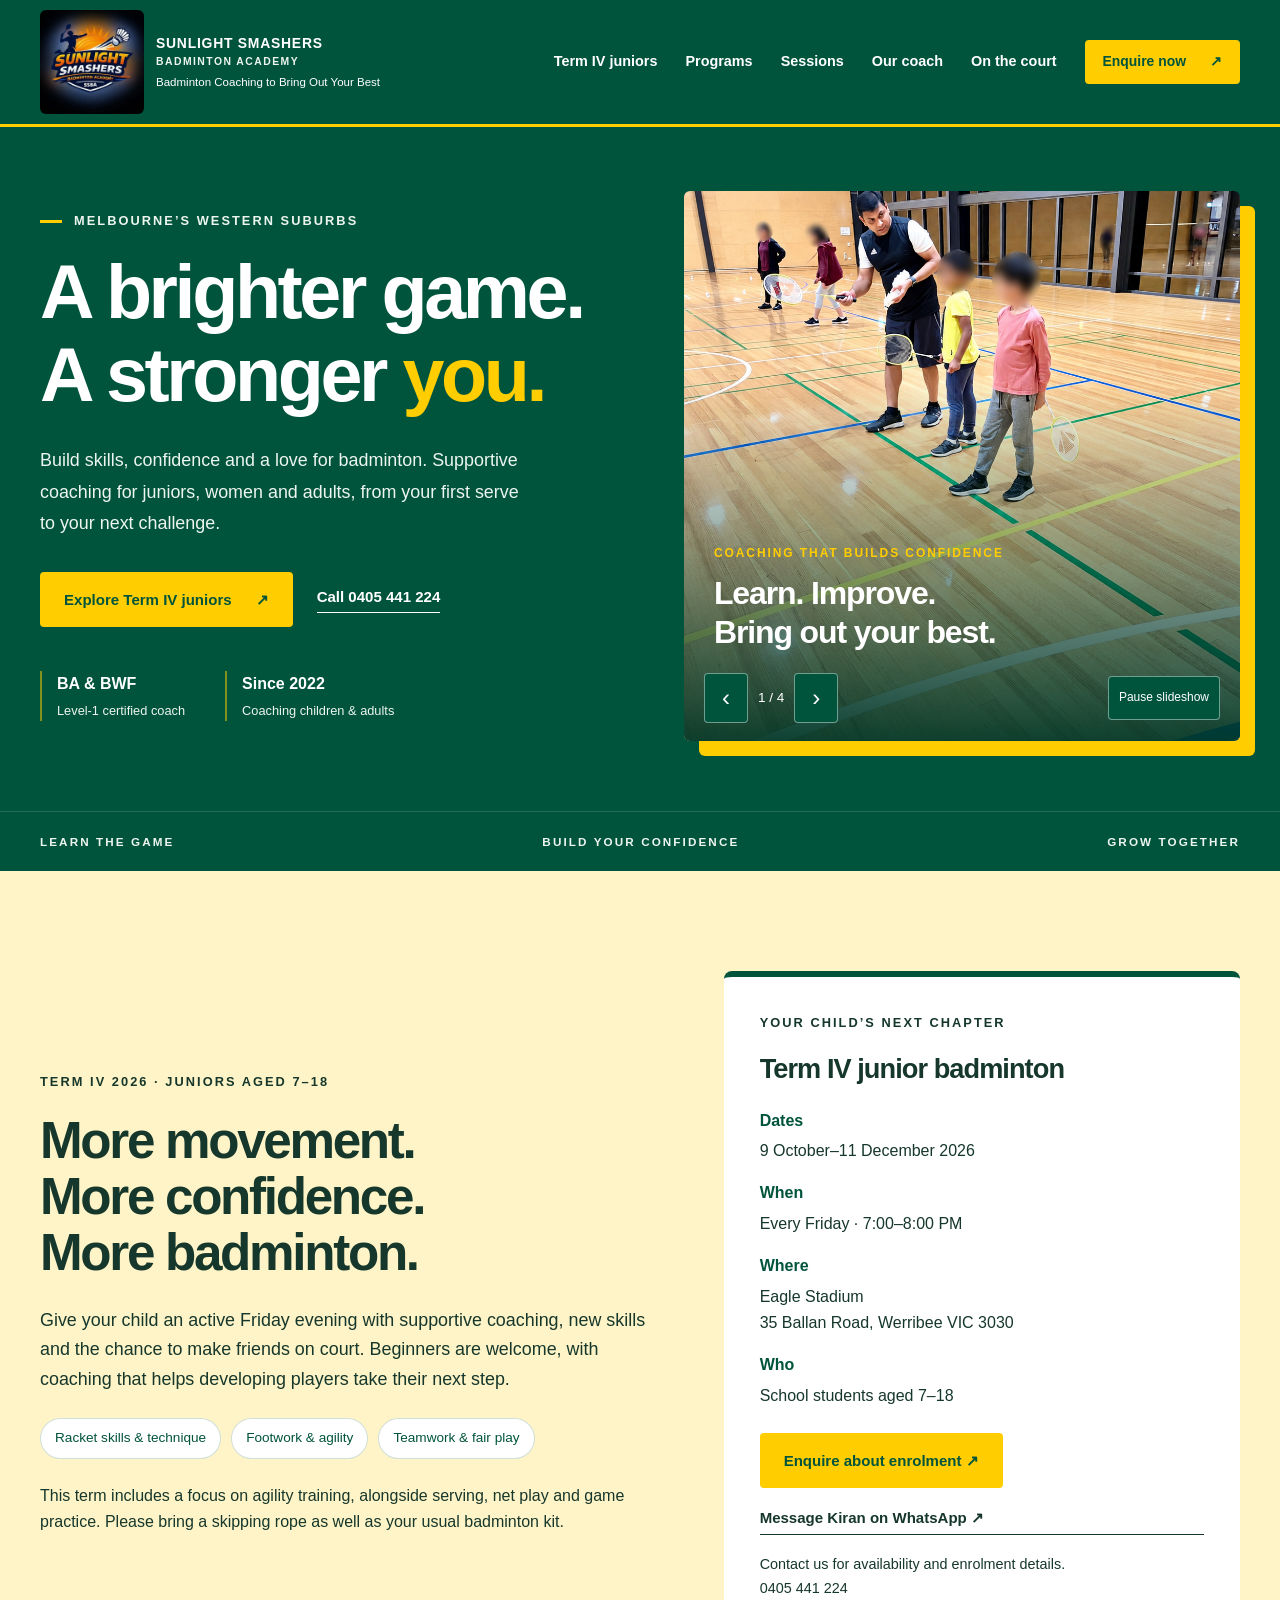
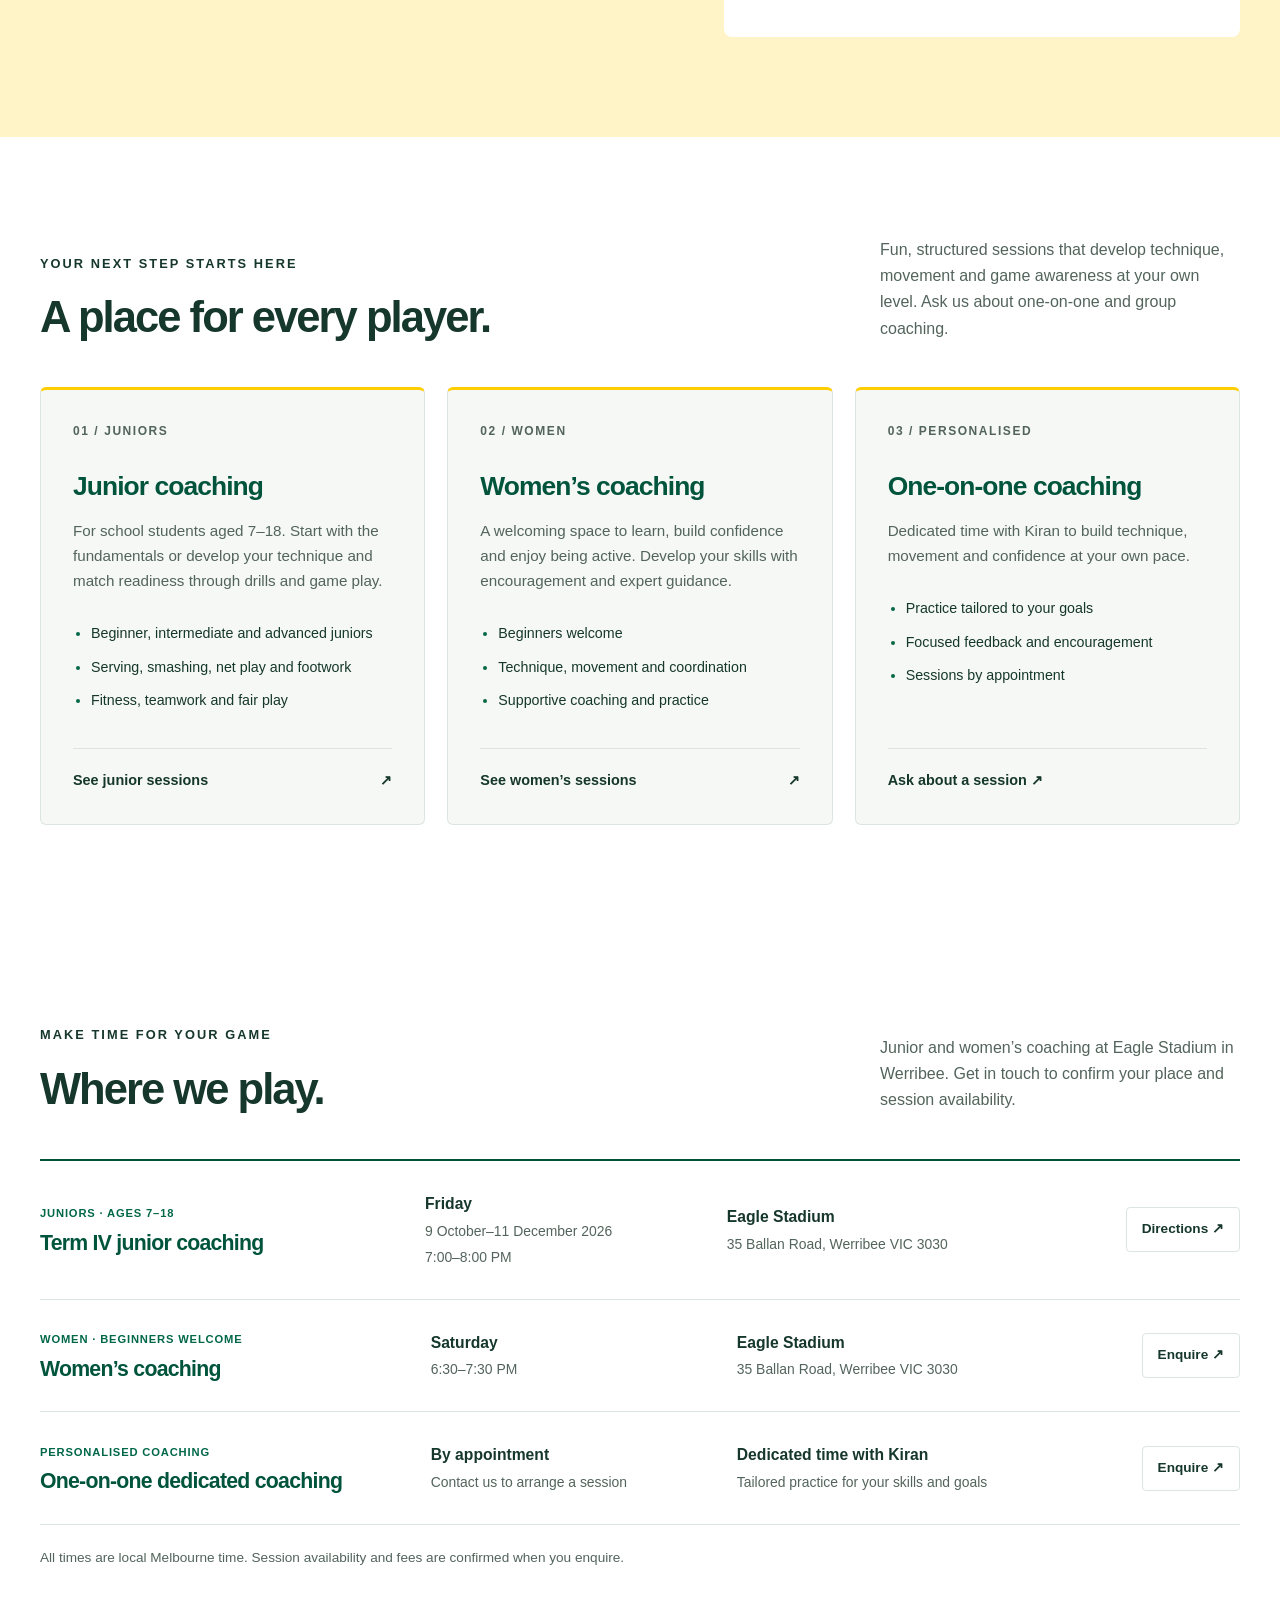
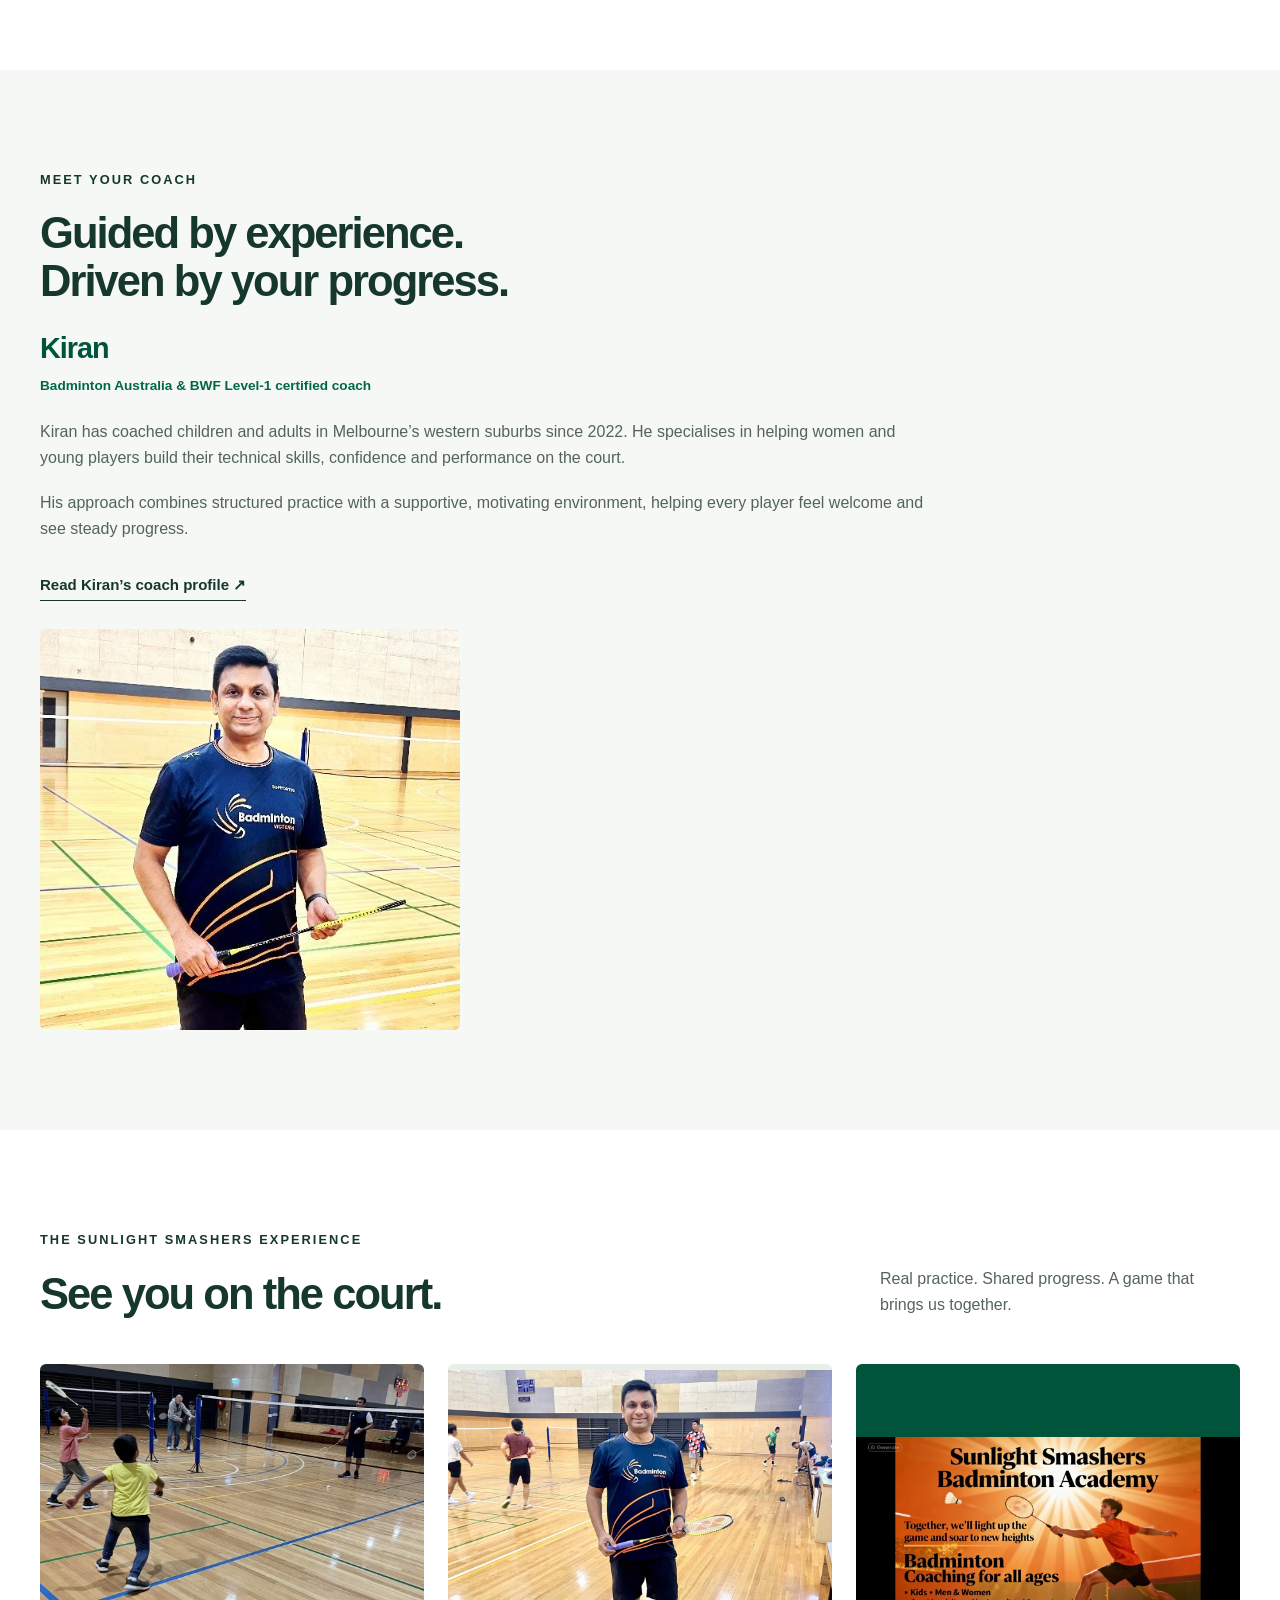
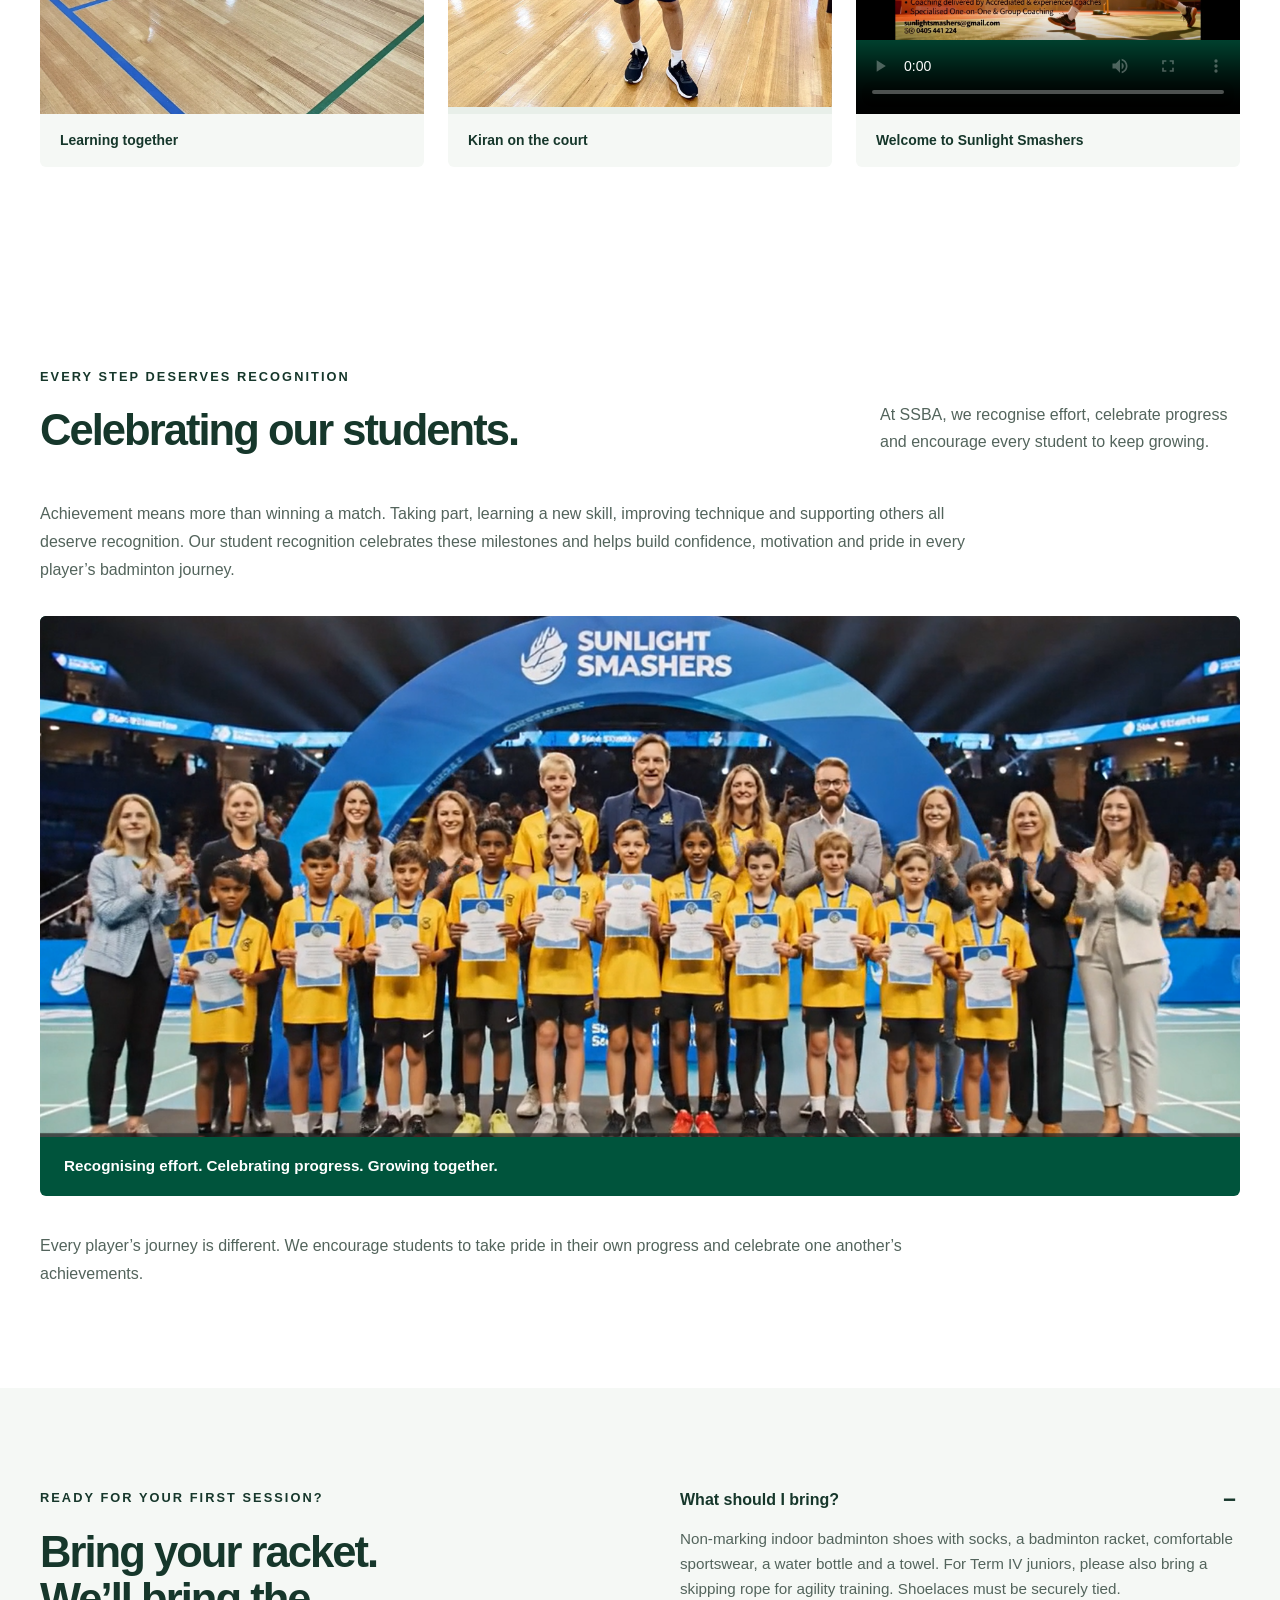
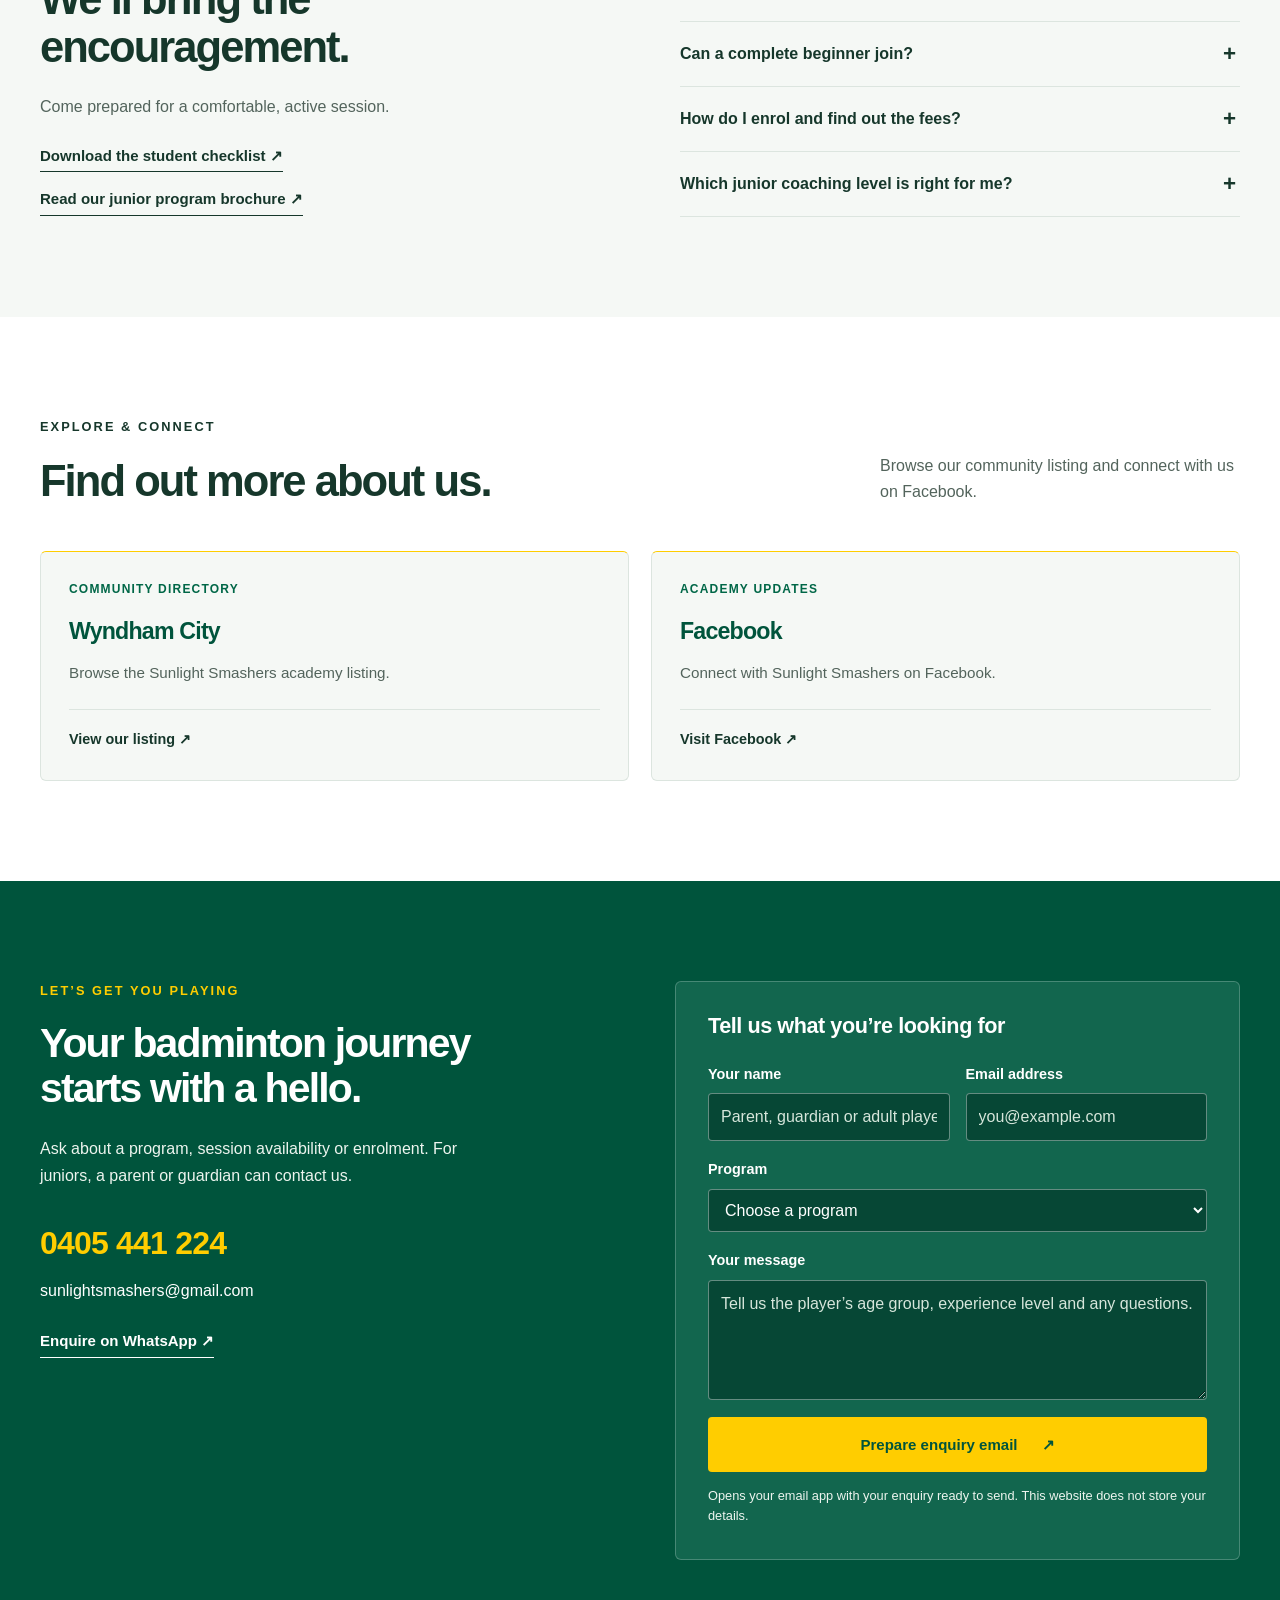
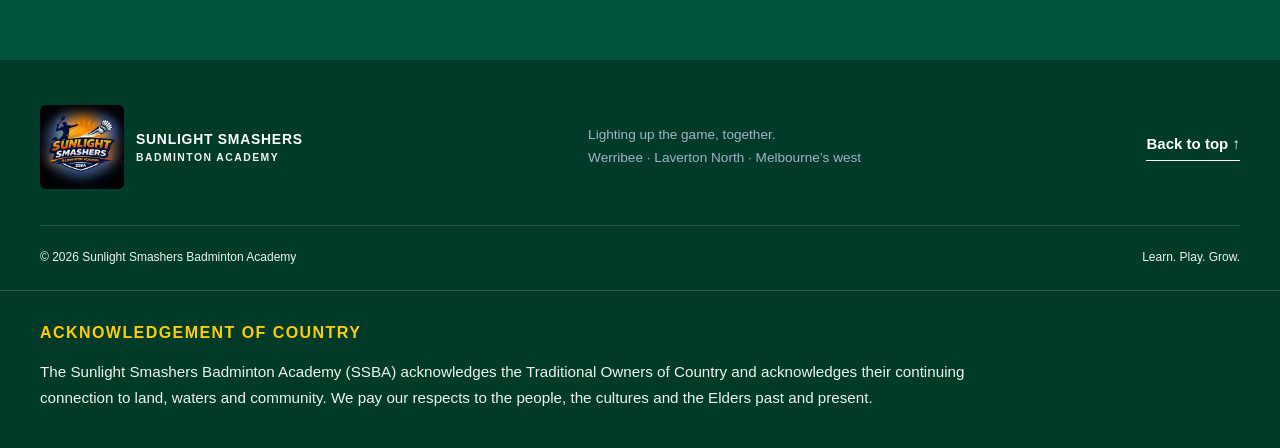
==== commit bdb406eb: "Replace expired holiday coaching with Term IV junior program" ====
--- a/index.html
+++ b/index.html
@@ -2,20 +2,20 @@
 <html lang="en-AU">
 <head>
 <meta charset="utf-8"><meta name="viewport" content="width=device-width, initial-scale=1">
-<title>Sunlight Smashers Badminton Academy | Coaching in Werribee & Laverton North</title>
-<meta name="description" content="Badminton coaching for children, women and adults in Melbourne’s western suburbs. Learn with BA and BWF Level-1 certified coach Kiran. Explore sessions in Werribee and Laverton North.">
-<meta name="theme-color" content="#00543c"><link rel="icon" href="assets/logo.webp"><link rel="stylesheet" href="styles-v17.css">
-<script src="script-v17.js" defer></script>
+<title>Sunlight Smashers Badminton Academy | Term IV Junior Coaching in Werribee</title>
+<meta name="description" content="Badminton coaching for children, women and adults in Melbourne’s western suburbs. Learn with BA and BWF Level-1 certified coach Kiran. Term IV junior coaching for ages 7–18: Fridays 7–8 PM, 9 October–11 December 2026 at Eagle Stadium, Werribee.">
+<meta name="theme-color" content="#00543c"><link rel="icon" href="assets/logo.webp"><link rel="stylesheet" href="styles-v18.css">
+<script src="script-v18.js" defer></script>
 </head>
 <body>
 <a class="skip-link" href="#main">Skip to content</a>
 <header class="header"><div class="container nav-wrap">
 <a class="brand" href="#home" aria-label="Sunlight Smashers Badminton Academy home"><img src="assets/logo.webp" width="104" height="104" alt="Sunlight Smashers logo"><span>SUNLIGHT SMASHERS<small>BADMINTON ACADEMY</small><span class="brand-tagline">Badminton Coaching to Bring Out Your Best</span></span></a>
 <button class="menu-toggle" type="button" aria-expanded="false" aria-controls="navigation">Menu <span aria-hidden="true">☰</span></button>
-<nav id="navigation" aria-label="Main navigation"><a href="#programs">Programs</a><a href="#sessions">Sessions</a><a href="#coach">Our coach</a><a href="#gallery">On the court</a><a class="button button-small" href="#contact">Enquire now <span aria-hidden="true">↗</span></a></nav>
+<nav id="navigation" aria-label="Main navigation"><a href="#term-iv">Term IV juniors</a><a href="#programs">Programs</a><a href="#sessions">Sessions</a><a href="#coach">Our coach</a><a href="#gallery">On the court</a><a class="button button-small" href="#contact">Enquire now <span aria-hidden="true">↗</span></a></nav>
 </div></header>
 <main id="main">
-<section class="hero" id="home"><div class="container hero-grid"><div class="hero-copy"><p class="eyebrow"><span></span> MELBOURNE’S WESTERN SUBURBS</p><h1>A brighter game.<br>A stronger <em>you.</em></h1><p class="hero-intro">Build skills, confidence and a love for badminton. Supportive coaching for juniors, women and adults, from your first serve to your next challenge.</p><div class="button-row"><a class="button" href="#programs">Find your program <span aria-hidden="true">↗</span></a><a class="text-link light" href="tel:+61405441224">Call 0405 441 224</a></div><div class="hero-proof"><div><strong>BA & BWF</strong><span>Level-1 certified coach</span></div><div><strong>Since 2022</strong><span>Coaching children & adults</span></div></div></div><div class="hero-visual coaching-slideshow" aria-roledescription="carousel" aria-label="Coach and coaching photos">
+<section class="hero" id="home"><div class="container hero-grid"><div class="hero-copy"><p class="eyebrow"><span></span> MELBOURNE’S WESTERN SUBURBS</p><h1>A brighter game.<br>A stronger <em>you.</em></h1><p class="hero-intro">Build skills, confidence and a love for badminton. Supportive coaching for juniors, women and adults, from your first serve to your next challenge.</p><div class="button-row"><a class="button" href="#term-iv">Explore Term IV juniors <span aria-hidden="true">↗</span></a><a class="text-link light" href="tel:+61405441224">Call 0405 441 224</a></div><div class="hero-proof"><div><strong>BA & BWF</strong><span>Level-1 certified coach</span></div><div><strong>Since 2022</strong><span>Coaching children & adults</span></div></div></div><div class="hero-visual coaching-slideshow" aria-roledescription="carousel" aria-label="Coach and coaching photos">
   <div class="coaching-slides">
     <img class="hero-photo coaching-slide" src="assets/coaching-slideshow/coaching-1.png" alt="Kiran guiding junior players through a badminton drill" width="1086" height="1448" fetchpriority="high">
     <img class="hero-photo coaching-slide" src="assets/coaching-slideshow/coaching-2.png" alt="Kiran demonstrating a badminton movement with a student" width="1086" height="1448" loading="lazy">
@@ -25,8 +25,9 @@
   <div class="photo-caption"><span class="caption-label">COACHING THAT BUILDS CONFIDENCE</span><strong>Learn. Improve.<br>Bring out your best.</strong></div>
   <div class="slideshow-controls"><button type="button" class="slide-previous" aria-label="Previous coaching photo">‹</button><span class="slide-count" aria-live="off">1 / 4</span><button type="button" class="slide-next" aria-label="Next coaching photo">›</button><button type="button" class="slide-pause">Pause slideshow</button></div>
 </div></div><div class="hero-bottom"><div class="container"><span>LEARN THE GAME</span><span>BUILD YOUR CONFIDENCE</span><span>GROW TOGETHER</span></div></div></section>
-<section class="section programs" id="programs"><div class="container"><div class="section-top"><div><p class="eyebrow">YOUR NEXT STEP STARTS HERE</p><h2>A place for every player.</h2></div><p>Fun, structured sessions that develop technique, movement and game awareness at your own level. Ask us about one-on-one and group coaching.</p></div><div class="program-grid"><article class="program-card"><span class="program-number">01 / JUNIORS</span><h3>Junior coaching</h3><p>For school students aged 7–18. Start with the fundamentals or develop your technique and match readiness through drills and game play.</p><ul><li>Beginner, intermediate and advanced juniors</li><li>Serving, smashing, net play and footwork</li><li>Fitness, teamwork and fair play</li></ul><a class="card-link" href="#sessions">See junior sessions <span aria-hidden="true">↗</span></a></article><article class="program-card"><span class="program-number">02 / WOMEN</span><h3>Women’s coaching</h3><p>A welcoming space to learn, build confidence and enjoy being active. Develop your skills with encouragement and expert guidance.</p><ul><li>Beginners welcome</li><li>Technique, movement and coordination</li><li>Supportive coaching and practice</li></ul><a class="card-link" href="#sessions">See women’s sessions <span aria-hidden="true">↗</span></a></article><article class="program-card"><span class="program-number">03 / TERM HOLIDAYS</span><h3>Holiday crash coaching</h3><p>A focused badminton crash course for enthusiastic students under 18. Stay active, practise your skills and enjoy learning during the term holidays.</p><ul><li>21 September–4 October 2026</li><li>Two evening batches: 7:00–8:00 PM and 8:00–9:00 PM</li><li>Peak Play Sports Centre, Laverton North</li></ul><a class="card-link" href="#sessions">See holiday sessions <span aria-hidden="true">↗</span></a></article></div></div></section>
-<section class="section sessions" id="sessions"><div class="container"><div class="section-top"><div><p class="eyebrow">MAKE TIME FOR YOUR GAME</p><h2>Where we play.</h2></div><p>Regular coaching in Werribee and holiday crash coaching in Laverton North. Get in touch to confirm your place and session availability.</p></div><div class="schedule"><article class="session-row"><div class="session-name"><span class="tag">JUNIORS · AGES 7–18</span><h3>Junior coaching</h3></div><div><strong>Friday</strong><span>7:00–8:00 PM</span></div><div><strong>Eagle Stadium</strong><span>35 Ballan Road, Werribee VIC 3030</span></div><a class="outline-link" href="https://www.google.com/maps/search/?api=1&query=Eagle+Stadium+35+Ballan+Road+Werribee+VIC+3030" target="_blank" rel="noopener noreferrer" aria-label="Find Eagle Stadium on Google Maps (opens in new tab)">Directions ↗</a></article><article class="session-row"><div class="session-name"><span class="tag">WOMEN · BEGINNERS WELCOME</span><h3>Women’s coaching</h3></div><div><strong>Saturday</strong><span>6:30–7:30 PM</span></div><div><strong>Eagle Stadium</strong><span>35 Ballan Road, Werribee VIC 3030</span></div><a class="outline-link" href="#contact" data-program="Women’s coaching">Enquire ↗</a></article><article class="session-row"><div class="session-name"><span class="tag">TERM HOLIDAYS · STUDENTS UNDER 18</span><h3>Holiday crash coaching</h3><p class="holiday-session-note">Stay active during the holidays. Spots are limited — enrol now.</p></div><div><strong>21 September–4 October 2026</strong><span>Two evening batches</span><span>7:00–8:00 PM &amp; 8:00–9:00 PM</span></div><div><strong>Peak Play Sports Centre</strong><span>50E Cherry Lane</span><span>Laverton North, VIC 3026</span></div><a class="outline-link" href="#contact" data-program="Holiday crash coaching">Enrol now ↗</a></article><article class="session-row"><div class="session-name"><span class="tag">PERSONALISED COACHING</span><h3>One-on-one dedicated coaching</h3></div><div><strong>By appointment</strong><span>Contact us to arrange a session</span></div><div><strong>Dedicated time with Kiran</strong><span>Tailored practice for your skills and goals</span></div><a class="outline-link" href="#contact" data-program="One-on-one dedicated coaching">Enquire ↗</a></article></div><p class="schedule-note">All times are local Melbourne time. Session availability and fees are confirmed when you enquire.</p></div></section>
+<section class="section term-section" id="term-iv" aria-labelledby="term-title"><div class="container term-grid"><div><p class="eyebrow">TERM IV 2026 · JUNIORS AGED 7–18</p><h2 id="term-title">More movement.<br>More confidence.<br>More badminton.</h2><p class="term-intro">Give your child an active Friday evening with supportive coaching, new skills and the chance to make friends on court. Beginners are welcome, with coaching that helps developing players take their next step.</p><div class="term-benefits"><span>Racket skills &amp; technique</span><span>Footwork &amp; agility</span><span>Teamwork &amp; fair play</span></div><p>This term includes a focus on agility training, alongside serving, net play and game practice. Please bring a skipping rope as well as your usual badminton kit.</p></div><div class="term-panel"><p class="eyebrow">YOUR CHILD’S NEXT CHAPTER</p><h3>Term IV junior badminton</h3><dl><dt>Dates</dt><dd>9 October–11 December 2026</dd><dt>When</dt><dd>Every Friday · 7:00–8:00 PM</dd><dt>Where</dt><dd>Eagle Stadium<br>35 Ballan Road, Werribee VIC 3030</dd><dt>Who</dt><dd>School students aged 7–18</dd></dl><a class="button" href="#contact" data-program="Term IV junior badminton">Enquire about enrolment ↗</a><a class="text-link" href="https://wa.me/61405441224?text=Hello%20Kiran%2C%20I%27d%20like%20to%20enquire%20about%20Term%20IV%20junior%20badminton%20for%20my%20child." target="_blank" rel="noopener noreferrer">Message Kiran on WhatsApp ↗</a><p>Contact us for availability and enrolment details.<br>0405 441 224</p></div></div></section>
+<section class="section programs" id="programs"><div class="container"><div class="section-top"><div><p class="eyebrow">YOUR NEXT STEP STARTS HERE</p><h2>A place for every player.</h2></div><p>Fun, structured sessions that develop technique, movement and game awareness at your own level. Ask us about one-on-one and group coaching.</p></div><div class="program-grid"><article class="program-card"><span class="program-number">01 / JUNIORS</span><h3>Junior coaching</h3><p>For school students aged 7–18. Start with the fundamentals or develop your technique and match readiness through drills and game play.</p><ul><li>Beginner, intermediate and advanced juniors</li><li>Serving, smashing, net play and footwork</li><li>Fitness, teamwork and fair play</li></ul><a class="card-link" href="#sessions">See junior sessions <span aria-hidden="true">↗</span></a></article><article class="program-card"><span class="program-number">02 / WOMEN</span><h3>Women’s coaching</h3><p>A welcoming space to learn, build confidence and enjoy being active. Develop your skills with encouragement and expert guidance.</p><ul><li>Beginners welcome</li><li>Technique, movement and coordination</li><li>Supportive coaching and practice</li></ul><a class="card-link" href="#sessions">See women’s sessions <span aria-hidden="true">↗</span></a></article><article class="program-card"><span class="program-number">03 / PERSONALISED</span><h3>One-on-one coaching</h3><p>Dedicated time with Kiran to build technique, movement and confidence at your own pace.</p><ul><li>Practice tailored to your goals</li><li>Focused feedback and encouragement</li><li>Sessions by appointment</li></ul><a class="card-link" href="#contact" data-program="One-on-one dedicated coaching">Ask about a session ↗</a></article></div></div></section>
+<section class="section sessions" id="sessions"><div class="container"><div class="section-top"><div><p class="eyebrow">MAKE TIME FOR YOUR GAME</p><h2>Where we play.</h2></div><p>Junior and women’s coaching at Eagle Stadium in Werribee. Get in touch to confirm your place and session availability.</p></div><div class="schedule"><article class="session-row"><div class="session-name"><span class="tag">JUNIORS · AGES 7–18</span><h3>Term IV junior coaching</h3></div><div><strong>Friday</strong><span>9 October–11 December 2026</span><span>7:00–8:00 PM</span></div><div><strong>Eagle Stadium</strong><span>35 Ballan Road, Werribee VIC 3030</span></div><a class="outline-link" href="https://www.google.com/maps/search/?api=1&query=Eagle+Stadium+35+Ballan+Road+Werribee+VIC+3030" target="_blank" rel="noopener noreferrer" aria-label="Find Eagle Stadium on Google Maps (opens in new tab)">Directions ↗</a></article><article class="session-row"><div class="session-name"><span class="tag">WOMEN · BEGINNERS WELCOME</span><h3>Women’s coaching</h3></div><div><strong>Saturday</strong><span>6:30–7:30 PM</span></div><div><strong>Eagle Stadium</strong><span>35 Ballan Road, Werribee VIC 3030</span></div><a class="outline-link" href="#contact" data-program="Women’s coaching">Enquire ↗</a></article><article class="session-row"><div class="session-name"><span class="tag">PERSONALISED COACHING</span><h3>One-on-one dedicated coaching</h3></div><div><strong>By appointment</strong><span>Contact us to arrange a session</span></div><div><strong>Dedicated time with Kiran</strong><span>Tailored practice for your skills and goals</span></div><a class="outline-link" href="#contact" data-program="One-on-one dedicated coaching">Enquire ↗</a></article></div><p class="schedule-note">All times are local Melbourne time. Session availability and fees are confirmed when you enquire.</p></div></section>
 <section class="section coach-section" id="coach"><div class="container coach-grid"><div class="coach-copy"><p class="eyebrow">MEET YOUR COACH</p><h2>Guided by experience.<br>Driven by your progress.</h2><h3>Kiran</h3><p class="credential">Badminton Australia & BWF Level-1 certified coach</p><p>Kiran has coached children and adults in Melbourne’s western suburbs since 2022. He specialises in helping women and young players build their technical skills, confidence and performance on the court.</p><p>His approach combines structured practice with a supportive, motivating environment, helping every player feel welcome and see steady progress.</p><a class="text-link" href="downloads/coach-kiran-profile.pdf" target="_blank" rel="noopener">Read Kiran’s coach profile <span aria-hidden="true">↗</span></a><figure class="coach-profile-photo"><img src="assets/coach-profile-photo.webp" alt="Coach Kiran holding a badminton racket on the indoor court, from his coach profile" width="528" height="504" loading="lazy"></figure></div></div></section>
 <section class="section gallery-section" id="gallery"><div class="container"><div class="section-top"><div><p class="eyebrow">THE SUNLIGHT SMASHERS EXPERIENCE</p><h2>See you on the court.</h2></div><p>Real practice. Shared progress. A game that brings us together.</p></div><div class="gallery-grid"><figure><img src="assets/junior-coaching.webp" alt="Young players participating in badminton practice" loading="lazy" width="900" height="1200"><figcaption>Learning together</figcaption></figure><figure><img src="assets/coach-on-court.webp" alt="Coach Kiran holding a racket on the badminton court" loading="lazy" width="900" height="1200"><figcaption>Kiran on the court</figcaption></figure><figure><video controls playsinline preload="metadata" poster="assets/academy-video-poster.webp" aria-label="Sunlight Smashers academy introduction video"><source src="assets/coaching.mp4" type="video/mp4">Your browser does not support video. <a href="assets/coaching.mp4">Download the academy video</a>.</video><figcaption>Welcome to Sunlight Smashers</figcaption></figure></div></div></section>
 <section class="section achievements-section" id="achievements" aria-labelledby="achievements-heading">
@@ -43,9 +44,9 @@
     <p class="achievements-closing">Every player’s journey is different. We encourage students to take pride in their own progress and celebrate one another’s achievements.</p>
   </div>
 </section>
-<section class="section prepare-section" id="prepare"><div class="container prepare-grid"><div><p class="eyebrow">READY FOR YOUR FIRST SESSION?</p><h2>Bring your racket.<br>We’ll bring the encouragement.</h2><p>Come prepared for a comfortable, active session.</p><a class="text-link" href="downloads/student-checklist.pdf" target="_blank" rel="noopener">Download the student checklist ↗</a><a class="text-link resource-link" href="downloads/junior-program-brochure.pdf" target="_blank" rel="noopener">Read our junior program brochure ↗</a></div><div class="faq"><details open><summary>What should I bring?</summary><p>Non-marking indoor badminton shoes with socks, a badminton racket, comfortable sportswear, a water bottle and a towel. Shoelaces must be securely tied.</p></details><details><summary>Can a complete beginner join?</summary><p>Yes. Junior coaching includes a beginner pathway, and beginners are welcome in women’s coaching. Adult social sessions suit intermediate and advanced players.</p></details><details><summary>How do I enrol and find out the fees?</summary><p>Call or email us, or prepare an enquiry below. Tell us which program you’re interested in and the player’s experience level. We’ll confirm availability, fees and the next steps.</p></details><details><summary>Which junior coaching level is right for me?</summary><p>Beginners learn the basics, intermediate players refine techniques and movement, and advanced juniors develop competitive strategies and match readiness. Ask Kiran about the best fit.</p></details></div></div></section>
+<section class="section prepare-section" id="prepare"><div class="container prepare-grid"><div><p class="eyebrow">READY FOR YOUR FIRST SESSION?</p><h2>Bring your racket.<br>We’ll bring the encouragement.</h2><p>Come prepared for a comfortable, active session.</p><a class="text-link" href="downloads/student-checklist.pdf" target="_blank" rel="noopener">Download the student checklist ↗</a><a class="text-link resource-link" href="downloads/junior-program-brochure.pdf" target="_blank" rel="noopener">Read our junior program brochure ↗</a></div><div class="faq"><details open><summary>What should I bring?</summary><p>Non-marking indoor badminton shoes with socks, a badminton racket, comfortable sportswear, a water bottle and a towel. For Term IV juniors, please also bring a skipping rope for agility training. Shoelaces must be securely tied.</p></details><details><summary>Can a complete beginner join?</summary><p>Yes. Junior coaching includes a beginner pathway, and beginners are welcome in women’s coaching. Adult social sessions suit intermediate and advanced players.</p></details><details><summary>How do I enrol and find out the fees?</summary><p>Call or email us, or prepare an enquiry below. Tell us which program you’re interested in and the player’s experience level. We’ll confirm availability, fees and the next steps.</p></details><details><summary>Which junior coaching level is right for me?</summary><p>Beginners learn the basics, intermediate players refine techniques and movement, and advanced juniors develop competitive strategies and match readiness. Ask Kiran about the best fit.</p></details></div></div></section>
 <section class="section references-section" id="references"><div class="container"><div class="section-top"><div><p class="eyebrow">EXPLORE & CONNECT</p><h2>Find out more about us.</h2></div><p>Browse our community listing and connect with us on Facebook.</p></div><div class="reference-grid"><a class="reference-card" href="https://www.wyndham.vic.gov.au/directory/sunlight-smashers-badminton-academy-ssba" target="_blank" rel="noopener noreferrer"><span class="reference-label">COMMUNITY DIRECTORY</span><h3>Wyndham City</h3><p>Browse the Sunlight Smashers academy listing.</p><span class="reference-action">View our listing ↗</span></a><a class="reference-card" href="https://www.facebook.com/share/1cbproAzac/?mibextid=wwXIfr" target="_blank" rel="noopener noreferrer"><span class="reference-label">ACADEMY UPDATES</span><h3>Facebook</h3><p>Connect with Sunlight Smashers on Facebook.</p><span class="reference-action">Visit Facebook ↗</span></a></div></div></section>
-<section class="section contact-section" id="contact"><div class="container contact-grid"><div class="contact-copy"><p class="eyebrow">LET’S GET YOU PLAYING</p><h2>Your badminton journey<br>starts with a hello.</h2><p>Ask about a program, session availability or enrolment. For juniors, a parent or guardian can contact us.</p><a class="contact-phone" href="tel:+61405441224">0405 441 224</a><a class="contact-email" href="mailto:sunlightsmashers@gmail.com">sunlightsmashers@gmail.com</a><a class="text-link light" href="https://wa.me/61405441224?text=Hello%20Sunlight%20Smashers%2C%20I%27d%20like%20to%20enquire%20about%20badminton%20sessions." target="_blank" rel="noopener noreferrer">Enquire on WhatsApp ↗</a></div><form id="enquiry-form" class="enquiry-form"><h3>Tell us what you’re looking for</h3><div class="form-grid"><label>Your name<input name="name" autocomplete="name" required maxlength="100" placeholder="Parent, guardian or adult player"></label><label>Email address<input type="email" name="email" autocomplete="email" required maxlength="150" placeholder="you@example.com"></label></div><label>Program<select name="program" required><option value="">Choose a program</option><option>Junior coaching</option><option>Women’s coaching</option><option>Holiday crash coaching</option><option>One-on-one dedicated coaching</option><option>General enquiry</option></select></label><label>Your message<textarea name="message" rows="4" required maxlength="1500" placeholder="Tell us the player’s age group, experience level and any questions."></textarea></label><button class="button" type="submit">Prepare enquiry email <span aria-hidden="true">↗</span></button><p class="form-note">Opens your email app with your enquiry ready to send. This website does not store your details.</p><p class="form-status" id="form-status" role="status" hidden></p></form></div></section>
+<section class="section contact-section" id="contact"><div class="container contact-grid"><div class="contact-copy"><p class="eyebrow">LET’S GET YOU PLAYING</p><h2>Your badminton journey<br>starts with a hello.</h2><p>Ask about a program, session availability or enrolment. For juniors, a parent or guardian can contact us.</p><a class="contact-phone" href="tel:+61405441224">0405 441 224</a><a class="contact-email" href="mailto:sunlightsmashers@gmail.com">sunlightsmashers@gmail.com</a><a class="text-link light" href="https://wa.me/61405441224?text=Hello%20Sunlight%20Smashers%2C%20I%27d%20like%20to%20enquire%20about%20badminton%20sessions." target="_blank" rel="noopener noreferrer">Enquire on WhatsApp ↗</a></div><form id="enquiry-form" class="enquiry-form"><h3>Tell us what you’re looking for</h3><div class="form-grid"><label>Your name<input name="name" autocomplete="name" required maxlength="100" placeholder="Parent, guardian or adult player"></label><label>Email address<input type="email" name="email" autocomplete="email" required maxlength="150" placeholder="you@example.com"></label></div><label>Program<select name="program" required><option value="">Choose a program</option><option>Junior coaching</option><option>Women’s coaching</option><option>Term IV junior badminton</option><option>One-on-one dedicated coaching</option><option>General enquiry</option></select></label><label>Your message<textarea name="message" rows="4" required maxlength="1500" placeholder="Tell us the player’s age group, experience level and any questions."></textarea></label><button class="button" type="submit">Prepare enquiry email <span aria-hidden="true">↗</span></button><p class="form-note">Opens your email app with your enquiry ready to send. This website does not store your details.</p><p class="form-status" id="form-status" role="status" hidden></p></form></div></section>
 </main>
 <footer><div class="container footer-grid"><a class="brand" href="#home"><img src="assets/logo.webp" width="84" height="84" alt="Sunlight Smashers logo"><span>SUNLIGHT SMASHERS<small>BADMINTON ACADEMY</small></span></a><p>Lighting up the game, together.<br>Werribee · Laverton North · Melbourne’s west</p><a href="#home" class="text-link light">Back to top ↑</a></div><div class="container footer-bottom"><span>© <span id="year">2026</span> Sunlight Smashers Badminton Academy</span><span>Learn. Play. Grow.</span></div><section class="acknowledgement" aria-labelledby="acknowledgement-heading"><div class="container"><h2 id="acknowledgement-heading">ACKNOWLEDGEMENT OF COUNTRY</h2><p>The Sunlight Smashers Badminton Academy (SSBA) acknowledges the Traditional Owners of Country and acknowledges their continuing connection to land, waters and community. We pay our respects to the people, the cultures and the Elders past and present.</p></div></section></footer>
 </body></html>
--- a/styles-v18.css
+++ b/styles-v18.css
@@ -0,0 +1,136 @@
+:root{--navy:#0b1729;--navy-soft:#14253c;--gold:#ffc447;--ink:#132036;--muted:#596476;--line:#dfe4eb;--paper:#f4f6f9;--white:#fff;--radius:6px}*{box-sizing:border-box}html{scroll-behavior:smooth;scroll-padding-top:100px}body{margin:0;font-family:Arial,Helvetica,sans-serif;color:var(--ink);background:white;font-size:16px;line-height:1.65}h1,h2,h3,p{margin:0}h1,h2,h3{line-height:1.1;letter-spacing:-.045em}h1{font-size:clamp(3.25rem,5.9vw,5.6rem);font-weight:800}h2{font-size:clamp(2.2rem,3.4vw,3.5rem);font-weight:800}h3{font-size:1.65rem;letter-spacing:-.035em}a{color:inherit;text-decoration:none}button,input,select,textarea{font:inherit}button,a,input,select,textarea,summary{-webkit-tap-highlight-color:transparent}a:focus-visible,button:focus-visible,summary:focus-visible{outline:3px solid #c27c00;outline-offset:5px}input:focus,select:focus,textarea:focus{outline:2px solid #c27c00;outline-offset:2px}img{display:block;max-width:100%}section{scroll-margin-top:10px}.container{width:min(1200px,calc(100% - 80px));margin-inline:auto}.section{padding:100px 0}.eyebrow{font-size:.8rem;font-weight:800;letter-spacing:.16em;line-height:1.6;margin-bottom:20px}.header{background:var(--navy);color:white;border-bottom:1px solid #ffffff20;position:sticky;top:0;z-index:20}.nav-wrap{display:flex;align-items:center;justify-content:space-between;gap:25px;min-height:90px}.brand{display:flex;align-items:center;gap:12px;flex-shrink:0}.brand img{object-fit:contain;border-radius:50%;width:60px;height:60px}.brand span{font-size:.87rem;font-weight:800;letter-spacing:.055em;line-height:1.5}.brand small{display:block;color:#bbc5d4;font-size:.65rem;letter-spacing:.14em}nav{display:flex;align-items:center;gap:28px;font-size:.9rem;font-weight:600}nav>a:not(.button):hover{color:var(--gold)}.button{display:inline-flex;align-items:center;justify-content:center;gap:24px;padding:16px 23px;background:var(--gold);color:var(--navy);border:1px solid transparent;border-radius:4px;font-size:.94rem;font-weight:700;line-height:1.4;cursor:pointer;transition:background .2s,transform .2s}.button:hover{background:#ffd478;transform:translateY(-2px)}.button-small{padding:11px 17px;font-size:.87rem}.button-dark{background:var(--navy);color:white}.button-dark:hover{background:var(--navy-soft)}.menu-toggle{display:none}.hero{color:white;background:var(--navy);overflow:hidden}.hero-grid{display:grid;grid-template-columns:1.05fr 1fr;gap:60px;align-items:center;padding:64px 0 70px}.hero-copy{padding:18px 0}.hero .eyebrow{color:#d7e0eb;display:flex;align-items:center;gap:12px}.hero .eyebrow span{width:22px;height:3px;background:var(--gold)}h1 em{color:var(--gold);font-style:normal}.hero-intro{color:#bdc7d6;max-width:490px;font-size:1.12rem;line-height:1.75;margin-top:28px}.button-row{display:flex;align-items:center;gap:24px;margin-top:32px;flex-wrap:wrap}.text-link{display:inline-block;font-weight:700;font-size:.94rem;border-bottom:1px solid currentColor;padding-bottom:3px}.text-link:hover{color:#a56800}.light{color:#fff}.light:hover{color:var(--gold)}.hero-proof{display:flex;gap:40px;margin-top:44px}.hero-proof>div{border-left:2px solid #ffca4d60;padding-left:15px}.hero-proof strong{display:block;font-size:1rem}.hero-proof span{display:block;color:#aab7c8;font-size:.8rem;margin-top:3px}.hero-visual{height:550px;position:relative;border-radius:6px;overflow:hidden;box-shadow:15px 15px 0 #ffc447}.hero-photo{width:100%;height:100%;object-fit:cover;object-position:50% 55%}.hero-visual:after{content:'';position:absolute;inset:35% 0 0;background:linear-gradient(transparent,#071322e8);pointer-events:none}.photo-caption{position:absolute;bottom:30px;left:30px;right:30px;z-index:1}.caption-label{font-size:.75rem;letter-spacing:.16em;color:var(--gold);font-weight:700}.photo-caption strong{display:block;margin-top:9px;font-size:2rem;line-height:1.2;letter-spacing:-.035em}.caption-index{position:absolute;right:0;bottom:0;color:#b8c4d5;font-size:.75rem;letter-spacing:.1em}.hero-bottom{border-top:1px solid #ffffff24}.hero-bottom .container{display:flex;align-items:center;justify-content:space-between;gap:20px;padding:20px 0;color:#d0d8e4;font-size:.73rem;font-weight:700;letter-spacing:.18em}.section-top{display:flex;align-items:flex-end;justify-content:space-between;gap:40px;margin-bottom:45px}.section-top>p{max-width:360px;color:var(--muted)}.program-grid{display:grid;grid-template-columns:repeat(3,1fr);gap:22px}.program-card{background:var(--paper);padding:32px;display:flex;flex-direction:column;border:1px solid #edf0f4;border-radius:var(--radius);border-top:3px solid var(--gold)}.program-number{font-size:.75rem;font-weight:800;letter-spacing:.13em;color:var(--muted);margin-bottom:30px}.program-card h3{margin-bottom:17px}.program-card p{color:var(--muted);font-size:.95rem}.program-card ul{padding-left:18px;margin:24px 0 30px;font-size:.89rem;line-height:1.65}.program-card li{padding:5px 0}.program-card li::marker{color:#9d6906}.card-link{display:flex;justify-content:space-between;gap:12px;border-top:1px solid var(--line);padding-top:20px;margin-top:auto;font-size:.9rem;font-weight:700}.card-link:hover{color:#975c00}.holiday-section{background:var(--gold);padding:65px 0}.holiday-grid{display:grid;grid-template-columns:1.15fr 1fr;gap:90px;align-items:center}.holiday-section h2{font-size:clamp(2.8rem,4vw,4rem)}.holiday-section p:not(.eyebrow){max-width:510px;margin-top:20px}.holiday-section .button{margin-top:25px}.holiday-details{border-left:1px solid #15213940;padding-left:50px}.holiday-details>div{padding-bottom:18px}.holiday-details span{display:block;font-size:.73rem;letter-spacing:.14em;font-weight:800}.holiday-details strong{display:block;font-size:1.18rem;margin-top:4px}.holiday-details p:not(.eyebrow){margin-top:3px}.holiday-details .limited{font-weight:800}.holiday-details small{font-size:.85rem;display:block;margin-top:6px}.schedule{border-top:2px solid var(--navy)}.session-row{display:grid;grid-template-columns:1.3fr 1fr 1.35fr auto;align-items:center;gap:24px;padding:30px 0;border-bottom:1px solid var(--line)}.tag{font-size:.7rem;letter-spacing:.075em;font-weight:700;color:#68624e;display:block;margin-bottom:9px}.session-row h3{font-size:1.33rem}.session-row strong{display:block;font-size:.98rem}.session-row div>span:not(.tag){display:block;font-size:.87rem;color:var(--muted);margin-top:3px}.outline-link{border:1px solid #cbd2dc;border-radius:4px;padding:10px 15px;font-weight:700;font-size:.85rem;white-space:nowrap}.outline-link:hover{border-color:var(--ink);background:var(--paper)}.schedule-note{color:var(--muted);font-size:.85rem;margin-top:22px}.coach-section{background:var(--paper)}.coach-grid{display:grid;grid-template-columns:.9fr 1.1fr;align-items:center;gap:85px}.coach-image-wrap{height:490px;position:relative;border-radius:var(--radius);overflow:hidden}.coach-image-wrap img{height:100%;width:100%;object-fit:cover;object-position:45% 45%}.coach-photo-label{background:var(--navy);color:var(--gold);position:absolute;bottom:20px;left:20px;padding:12px 18px;font-size:.73rem;font-weight:800;letter-spacing:.12em}.coach-copy h3{margin-top:27px;font-size:1.8rem}.credential{font-size:.85rem;color:#7b4e00;font-weight:700;margin:10px 0 22px}.coach-copy p:not(.eyebrow):not(.credential){color:var(--muted);margin-bottom:18px}.coach-copy .text-link{margin-top:12px}.gallery-grid{display:grid;grid-template-columns:repeat(3,1fr);gap:24px}.gallery-grid figure{margin:0;overflow:hidden;border-radius:var(--radius);background:var(--paper)}.gallery-grid img,.gallery-grid video{width:100%;height:350px;object-fit:cover;background:var(--navy);display:block}.gallery-grid video{object-fit:contain}.gallery-grid figcaption{padding:15px 20px;font-size:.87rem;font-weight:600}.prepare-section{background:var(--paper)}.prepare-grid{display:grid;grid-template-columns:1fr 1fr;gap:80px}.prepare-grid>div>p:not(.eyebrow){color:var(--muted);margin:22px 0}.resource-link{display:table;margin-top:15px}.faq details{border-bottom:1px solid #cdd4df;padding:20px 0}.faq details:first-child{padding-top:0}.faq summary{list-style:none;font-weight:700;cursor:pointer;position:relative;padding-right:35px;line-height:1.5}.faq summary::-webkit-details-marker{display:none}.faq summary:after{content:'+';position:absolute;right:4px;font-size:1.4rem;top:-5px}.faq details[open] summary:after{content:'−'}.faq p{color:var(--muted);font-size:.95rem;margin-top:14px}.contact-section{background:var(--navy);color:white}.contact-grid{display:grid;grid-template-columns:1fr 1fr;gap:70px;align-items:start}.contact-copy .eyebrow{color:var(--gold)}.contact-copy h2{font-size:clamp(2.2rem,3.2vw,3.1rem)}.contact-copy p:not(.eyebrow){color:#b9c5d6;margin-top:25px;max-width:430px}.contact-phone{display:block;font-size:2rem;font-weight:700;letter-spacing:-.025em;margin-top:28px;color:var(--gold)}.contact-email{display:table;font-size:1rem;overflow-wrap:anywhere;margin:8px 0 24px}.contact-email:hover{color:var(--gold)}.enquiry-form{padding:32px;background:var(--navy-soft);border:1px solid #ffffff1c;border-radius:var(--radius)}.enquiry-form h3{font-size:1.35rem;margin-bottom:25px;letter-spacing:-.02em}.form-grid{display:grid;grid-template-columns:1fr 1fr;gap:16px}.enquiry-form label{display:block;font-size:.87rem;font-weight:600;margin-bottom:17px}input,textarea,select{width:100%;min-width:0;display:block;border:1px solid #ffffff30;background:#0e1c30;color:white;border-radius:4px;padding:11px 12px;margin-top:7px;font-size:.9rem;font-weight:400;line-height:1.5}input::placeholder,textarea::placeholder{color:#a7b4c5}select{color-scheme:dark}textarea{resize:vertical}.enquiry-form .button{width:100%}.form-note{font-size:.8rem;color:#b7c5d8;margin-top:14px;line-height:1.6}.form-status{font-size:.88rem;color:var(--gold);margin-top:14px}footer{background:#071120;color:#d2dbe7;padding:45px 0 0}.footer-grid{display:flex;justify-content:space-between;align-items:center;gap:30px}.footer-grid p{font-size:.85rem;color:#a3b2c6}.footer-bottom{display:flex;justify-content:space-between;gap:15px;padding:22px 0;margin-top:36px;border-top:1px solid #ffffff20;font-size:.75rem;color:#9cabbe}.skip-link{position:fixed;left:12px;top:-100px;padding:12px 20px;z-index:100;background:var(--gold);color:var(--navy)}.skip-link:focus{top:12px}
+@media(min-width:1500px){.hero-grid{padding:80px 0 90px}.hero-visual{height:620px}}
+@media(max-width:1050px){.container{width:calc(100% - 48px)}nav{gap:18px;font-size:.82rem}.brand span{font-size:.75rem}.brand small{font-size:.6rem}.brand img{width:50px;height:50px}.hero-grid{gap:35px}.hero-visual{height:520px}.program-card{padding:25px}.holiday-grid,.coach-grid,.prepare-grid,.contact-grid{gap:40px}.session-row{grid-template-columns:1.25fr 1fr 1.2fr}.session-row .outline-link{grid-column:3;justify-self:start}.holiday-details{padding-left:30px}.form-grid{grid-template-columns:1fr}.gallery-grid img,.gallery-grid video{height:300px}}
+@media(max-width:800px){.header{position:sticky}.nav-wrap{min-height:78px;flex-wrap:wrap;gap:0}.brand span{font-size:.8rem}.menu-toggle{display:flex;align-items:center;gap:10px;background:transparent;border:1px solid #ffffff40;border-radius:4px;color:white;padding:9px 13px;font-size:.85rem;cursor:pointer}nav{display:none;flex-basis:100%;padding:16px 0 22px;flex-direction:column;align-items:stretch;gap:0}nav.is-open{display:flex}nav>a{padding:12px 4px}nav .button{margin-top:10px;align-self:flex-start;padding:12px 18px}.hero-grid{gap:30px;padding-top:40px;grid-template-columns:1.1fr 1fr}.hero-visual{height:480px}.hero-copy h1{font-size:3.4rem}.hero-intro{font-size:1rem}.hero-proof{gap:20px;flex-wrap:wrap}.photo-caption{left:20px;right:20px}.photo-caption strong{font-size:1.6rem}.caption-index{display:none}.section{padding:70px 0}.section-top{gap:25px;align-items:start;flex-direction:column}.section-top>p{max-width:550px}.program-grid{grid-template-columns:1fr}.program-card{padding:30px}.program-number{margin-bottom:20px}.holiday-grid{gap:35px;grid-template-columns:1fr 1fr}.coach-grid{gap:35px}.coach-image-wrap{height:440px}.coach-copy h2{font-size:2.2rem}.gallery-grid{gap:15px}.gallery-grid img,.gallery-grid video{height:260px}.contact-grid,.prepare-grid{grid-template-columns:1fr;gap:40px}.contact-copy p:not(.eyebrow){max-width:600px}.form-grid{grid-template-columns:1fr 1fr}.footer-grid{align-items:start;flex-wrap:wrap}.footer-grid>p{margin-left:auto}.footer-grid .text-link{font-size:.8rem}}
+@media(max-width:600px){.container{width:calc(100% - 36px)}html{scroll-padding-top:85px}.brand{gap:9px}.brand span{font-size:.68rem}.brand small{font-size:.55rem}.brand img{width:45px;height:45px}.menu-toggle{padding:9px 10px;font-size:.78rem}.hero-grid{grid-template-columns:1fr;padding:30px 0 42px;gap:35px}.hero-copy h1{font-size:clamp(3rem,11vw,4rem)}.hero .eyebrow{font-size:.69rem;margin-bottom:20px}.hero-intro{max-width:100%;margin-top:24px}.hero-proof{margin-top:28px;gap:30px}.hero-visual{height:390px;margin-right:10px;box-shadow:10px 10px 0 var(--gold)}.hero-photo{object-position:50% 57%}.photo-caption strong{font-size:1.7rem}.hero-bottom .container{gap:14px;font-size:.6rem;letter-spacing:.09em;padding:17px 0}.hero-bottom span{max-width:100px}.button-row{gap:18px;margin-top:24px}.button{font-size:.88rem}.section{padding:60px 0}.section-top{margin-bottom:30px;gap:20px}.eyebrow{font-size:.72rem;margin-bottom:15px}h2{font-size:2.35rem}.program-card{padding:26px}.holiday-section{padding:45px 0}.holiday-grid{grid-template-columns:1fr;gap:35px}.holiday-details{border-left:0;border-top:1px solid #15213940;padding:28px 0 0}.holiday-section h2{font-size:3rem}.session-row{grid-template-columns:1fr 1fr;gap:20px;padding:26px 0}.session-name{grid-column:1/-1}.session-row .outline-link{grid-column:1/-1}.session-row strong{font-size:.9rem}.session-row div>span:not(.tag){font-size:.82rem}.tag{font-size:.66rem}.coach-grid{grid-template-columns:1fr;gap:35px}.coach-image-wrap{height:420px;max-width:430px}.coach-copy h2{font-size:2.3rem}.gallery-grid{grid-template-columns:1fr}.gallery-grid img,.gallery-grid video{height:330px}.gallery-grid img{object-position:center 55%}.prepare-grid{gap:32px}.prepare-grid h2{font-size:2.2rem}.enquiry-form{padding:23px}.form-grid{grid-template-columns:1fr;gap:0}.contact-phone{font-size:1.8rem}.contact-copy h2{font-size:2.35rem}.footer-grid{flex-direction:column;gap:22px}.footer-grid>p{margin-left:0}.footer-bottom{flex-direction:column;gap:7px;margin-top:28px}.resource-link{font-size:.87rem}.schedule-note{font-size:.8rem}}
+@media(prefers-reduced-motion:reduce){html{scroll-behavior:auto}*{transition:none!important}}
+
+input,textarea,select{font-size:1rem}.enquiry-form label{font-size:.9rem}
+
+/* Explicit text colours keep the academy readable in embedded previews and standalone browsers. */
+h1,h2,h3{color:var(--ink)}
+.header .brand,.header .brand span,.header nav>a:not(.button),.menu-toggle{color:#fff}
+.header .brand small{color:#cbd5e4}
+.header nav>a:not(.button):hover{color:var(--gold)}
+.hero h1,.hero h2,.hero h3,.hero-proof strong,.photo-caption strong{color:#fff}
+.hero h1 em,.caption-label{color:var(--gold)}
+.hero-intro{color:#d1dbea}
+.hero-proof span{color:#c5d0e0}
+.hero .text-link{color:#fff}
+.contact-section h2,.contact-section h3,.enquiry-form label{color:#fff}
+.contact-copy p:not(.eyebrow),.form-note{color:#cbd7e8}
+.contact-section .contact-email,.contact-section .text-link{color:#fff}
+.contact-section .contact-phone,.form-status{color:var(--gold)}
+.enquiry-form input,.enquiry-form textarea,.enquiry-form select,.enquiry-form option{color:#fff;background:#0e1c30}
+.enquiry-form input::placeholder,.enquiry-form textarea::placeholder{color:#becbdd;opacity:1}
+footer .brand span,footer .text-link{color:#fff}
+footer .brand small,footer p,.footer-bottom{color:#c3cede}
+.hero .button,.contact-section .button,.header .button{color:var(--navy)}
+.holiday-section .button-dark{color:#fff}
+.references-section{background:#fff}
+.reference-grid{display:grid;grid-template-columns:repeat(3,minmax(0,1fr));gap:22px}
+.reference-card{display:flex;flex-direction:column;padding:28px;border:1px solid #cbd3df;border-radius:6px;color:var(--ink);background:var(--paper);transition:border-color .2s,background .2s}
+.reference-card:hover{border-color:#9a6500;background:#fff9e9}
+.reference-label{color:#665529;font-size:.75rem;font-weight:800;letter-spacing:.1em;margin-bottom:20px}
+.reference-card h3{font-size:1.45rem;color:var(--ink);margin-bottom:15px}
+.reference-card p{color:#465368;font-size:.95rem;margin-bottom:24px}
+.reference-action{display:block;font-size:.9rem;font-weight:700;color:var(--ink);margin-top:auto;padding-top:18px;border-top:1px solid var(--line)}
+@media(max-width:800px){.reference-grid{grid-template-columns:1fr}.reference-card{padding:25px}}
+
+.coach-image-wrap img{object-position:50% 25%}.gallery-grid img[src$="coach-on-court.webp"]{object-fit:contain;background:#e8ecf2}
+
+.coach-profile-photo{margin:28px 0 0;max-width:420px}.coach-profile-photo img{width:100%;height:auto;object-fit:contain;border-radius:6px}
+
+.coach-grid{grid-template-columns:1fr}.coach-copy{max-width:900px}.coach-profile-photo{max-width:420px}
+
+/* Larger academy branding on desktop and mobile. */
+.header .brand img{width:104px;height:104px;flex-shrink:0;border-radius:6px}
+.header .nav-wrap{min-height:124px}
+footer .brand img{width:84px;height:84px;flex-shrink:0;border-radius:6px}
+.acknowledgement{background:#071120;color:#e0e7f1;padding:30px 0 36px;border-top:1px solid #ffffff26}
+.acknowledgement h2{color:#ffc447;font-size:1rem;font-weight:700;letter-spacing:.09em;line-height:1.5;margin-bottom:14px}
+.acknowledgement p{color:#e0e7f1;font-size:.95rem;line-height:1.75;max-width:1000px}
+@media(max-width:800px){.header .brand img{width:80px;height:80px}.header .nav-wrap{min-height:100px}html{scroll-padding-top:120px}}
+@media(max-width:600px){.header .brand img{width:68px;height:68px}.header .nav-wrap{min-height:88px}.header .brand{gap:8px}.header .brand span{font-size:.65rem}.header .brand small{font-size:.52rem}footer .brand img{width:68px;height:68px}.acknowledgement h2{font-size:.9rem}.acknowledgement p{font-size:.9rem}html{scroll-padding-top:105px}}
+
+
+
+/* Sunlight Smashers: Australian sporting green and gold. */
+:root{--navy:#00543c;--navy-soft:#12664e;--gold:#ffcd00;--ink:#16372b;--muted:#53645c;--line:#dce5df;--paper:#f5f8f5}
+.header,.hero,.contact-section{background:var(--navy)}
+.header .brand span,.hero h1,.hero h2,.hero h3,.contact-section h2,.contact-section h3,footer .brand span,.acknowledgement h2{color:#fff}
+.header .brand small,.hero .eyebrow,.hero-intro,.hero-proof span,.hero-bottom .container,.caption-index,.contact-copy p:not(.eyebrow),.form-note,footer .brand small,footer p,.footer-bottom,.acknowledgement p{color:#edf5ef}
+.hero-proof strong,.photo-caption strong,.header nav>a:not(.button),.hero .text-link,.enquiry-form label,.contact-section .contact-email,.contact-section .text-link,footer .text-link{color:#fff}
+.hero h1 em,.caption-label,.contact-phone,.form-status,.contact-copy .eyebrow{color:var(--gold)}
+.hero-visual{box-shadow:15px 15px 0 var(--gold)}
+.hero-visual:after{background:linear-gradient(transparent,rgba(0,54,38,.94))}
+.hero-proof>div{border-left-color:#ffcd0080}
+.button{background:var(--gold);color:var(--navy)}
+.button:hover{background:#ffde59}
+.hero .button,.contact-section .button,.header .button{color:var(--navy)}
+.button-dark{background:var(--navy);color:#fff}
+.button-dark:hover{background:var(--navy-soft)}
+.enquiry-form{background:var(--navy-soft);border-color:#ffffff38}
+.enquiry-form input,.enquiry-form textarea,.enquiry-form select,.enquiry-form option{background:#064735;color:#fff;border-color:#ffffff60}
+.enquiry-form input::placeholder,.enquiry-form textarea::placeholder{color:#d6e6db}
+footer,.acknowledgement{background:var(--navy);color:#edf5ef}
+.program-card,.reference-card{border-color:var(--line);border-top-color:var(--gold)}
+.program-card h3,.reference-card h3,.session-row h3,.coach-copy h3{color:var(--navy)}
+.reference-card p{color:var(--muted)}
+.reference-label,.credential,.program-card li::marker,.tag{color:#006747}
+.reference-card:hover{background:#f3faef;border-color:#006747}
+.text-link:hover,.card-link:hover{color:#006747}
+.hero .text-link:hover,.contact-section .text-link:hover,footer .text-link:hover{color:var(--gold)}
+.gallery-grid img[src$="coach-on-court.webp"]{background:#e8efe9}
+.outline-link,.faq details{border-color:var(--line)}
+a:focus-visible,button:focus-visible,summary:focus-visible{outline-color:#006747}
+.header a:focus-visible,.hero a:focus-visible,.contact-section a:focus-visible,.contact-section button:focus-visible,footer a:focus-visible,.menu-toggle:focus-visible{outline-color:var(--gold)}
+input:focus,select:focus,textarea:focus{outline-color:var(--gold)}
+@media(max-width:600px){.hero-visual{box-shadow:10px 10px 0 var(--gold)}}
+
+/* Student recognition and achievement celebrations. */
+.achievements-section{background:#fff}
+.achievements-intro{color:var(--muted);max-width:960px;margin-bottom:32px;font-size:1rem;line-height:1.75}
+.achievement-celebration{margin:0 0 36px;border-radius:var(--radius);overflow:hidden;background:var(--navy)}
+.achievement-celebration img{width:100%;height:auto;display:block}
+.achievement-celebration figcaption{color:#fff;font-size:.95rem;font-weight:700;padding:18px 24px;line-height:1.5}
+.achievement-grid{display:grid;grid-template-columns:repeat(3,minmax(0,1fr));gap:24px}
+.achievement-card{overflow:hidden;border:1px solid var(--line);border-radius:var(--radius);background:var(--paper)}
+
+.achievement-card>div{padding:24px}
+.achievement-card h3{font-size:1.35rem;color:var(--navy);margin-bottom:12px;line-height:1.2}
+.achievement-card p{font-size:.95rem;color:var(--muted);line-height:1.65}
+.achievements-closing{color:var(--muted);margin-top:28px;max-width:900px;line-height:1.75}
+@media(max-width:800px){.achievement-grid{grid-template-columns:repeat(2,minmax(0,1fr))}}
+@media(max-width:600px){.achievement-grid{grid-template-columns:1fr;gap:20px}.achievement-card>div{padding:22px}.achievement-celebration figcaption{padding:16px 18px}.achievements-intro{margin-bottom:24px}}
+
+/* Text-only recognition cards complement the academy palette. */
+.achievement-card{border-top:3px solid var(--gold)}
+
+/* Two community reference cards. */
+.reference-grid{grid-template-columns:repeat(2,minmax(0,1fr))}
+@media(max-width:800px){.reference-grid{grid-template-columns:1fr}}
+
+/* Academy tagline and coaching slideshow. */
+.header .brand .brand-tagline{display:block;color:#fff;font-size:.72rem;font-weight:400;letter-spacing:0;line-height:1.5;margin-top:5px}
+.coaching-slides{display:flex;width:100%;height:100%;transition:transform .55s ease}
+.coaching-slide{flex:0 0 100%;width:100%;min-width:100%;height:100%;object-fit:cover;object-position:50% 45%}
+.coaching-slideshow{touch-action:pan-y}
+.coaching-slideshow .photo-caption{bottom:90px}
+.slideshow-controls{position:absolute;z-index:2;left:20px;right:20px;bottom:18px;display:flex;align-items:center;gap:10px;color:#fff}
+.slideshow-controls button{background:#00543c;border:1px solid #ffffff70;color:#fff;border-radius:4px;min-width:44px;min-height:44px;cursor:pointer;font-size:1.5rem;padding:4px 12px}
+.slideshow-controls .slide-pause{font-size:.75rem;margin-left:auto;padding:8px 10px}
+.slide-count{font-size:.85rem;white-space:nowrap}
+@media(max-width:1050px){.header .brand .brand-tagline{font-size:.65rem}nav{gap:15px}}
+@media(max-width:600px){.header .brand .brand-tagline{font-size:.58rem;max-width:195px;white-space:normal}.slideshow-controls{left:15px;right:15px;gap:7px}.coaching-slideshow .photo-caption{bottom:86px}}
+@media(prefers-reduced-motion:reduce){.coaching-slides{transition:none}}
+
+/* Gold program banner and a deeper green footer complete the academy theme. */
+.holiday-section{background:var(--gold);color:var(--ink)}
+footer,.acknowledgement{background:#003b2a}
+.acknowledgement h2{color:var(--gold)}
+.header{border-bottom:3px solid var(--gold)}
+
+.holiday-session-note{font-size:.85rem;color:var(--muted);line-height:1.6;margin-top:12px;max-width:300px}
+
+.term-section{background:#fff4c7;scroll-margin-top:110px}.term-grid{display:grid;grid-template-columns:1.2fr 1fr;gap:64px;align-items:center}.term-intro{font-size:1.12rem;margin:24px 0}.term-benefits{display:flex;flex-wrap:wrap;gap:10px;margin:24px 0}.term-benefits span{background:#fff;border:1px solid #00543c30;border-radius:30px;padding:8px 14px;font-size:.85rem;color:#00543c}.term-panel{background:#fff;padding:36px;border-top:6px solid #00543c;border-radius:8px}.term-panel h3{font-size:1.7rem}.term-panel dl{margin:24px 0}.term-panel dt{font-weight:700;color:#00543c;margin-top:16px}.term-panel dd{margin:4px 0}.term-panel .text-link{display:block;margin:18px 0}.term-panel p:last-child{font-size:.9rem;margin-top:18px}.term-grid h2{font-size:clamp(2.3rem,4vw,3.5rem)}@media(max-width:800px){.term-grid{grid-template-columns:1fr;gap:30px}.term-panel{padding:26px}}
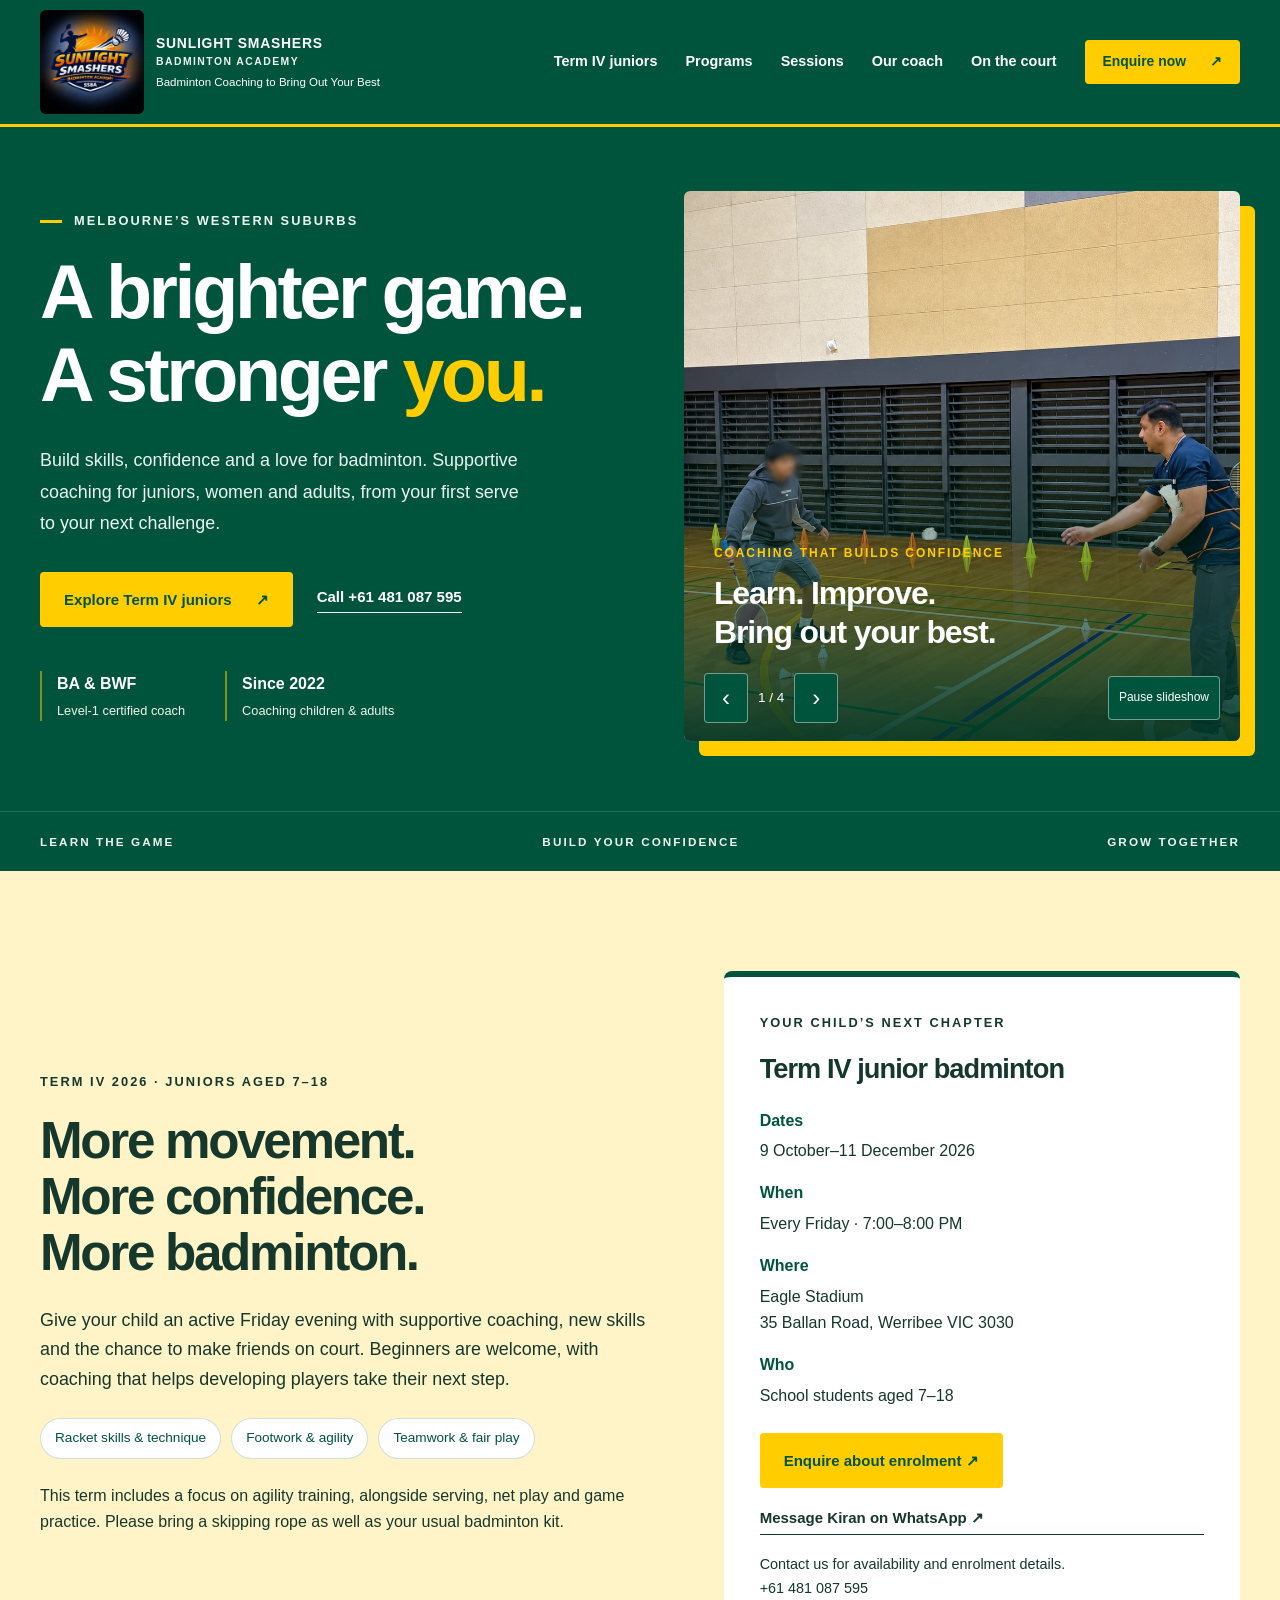
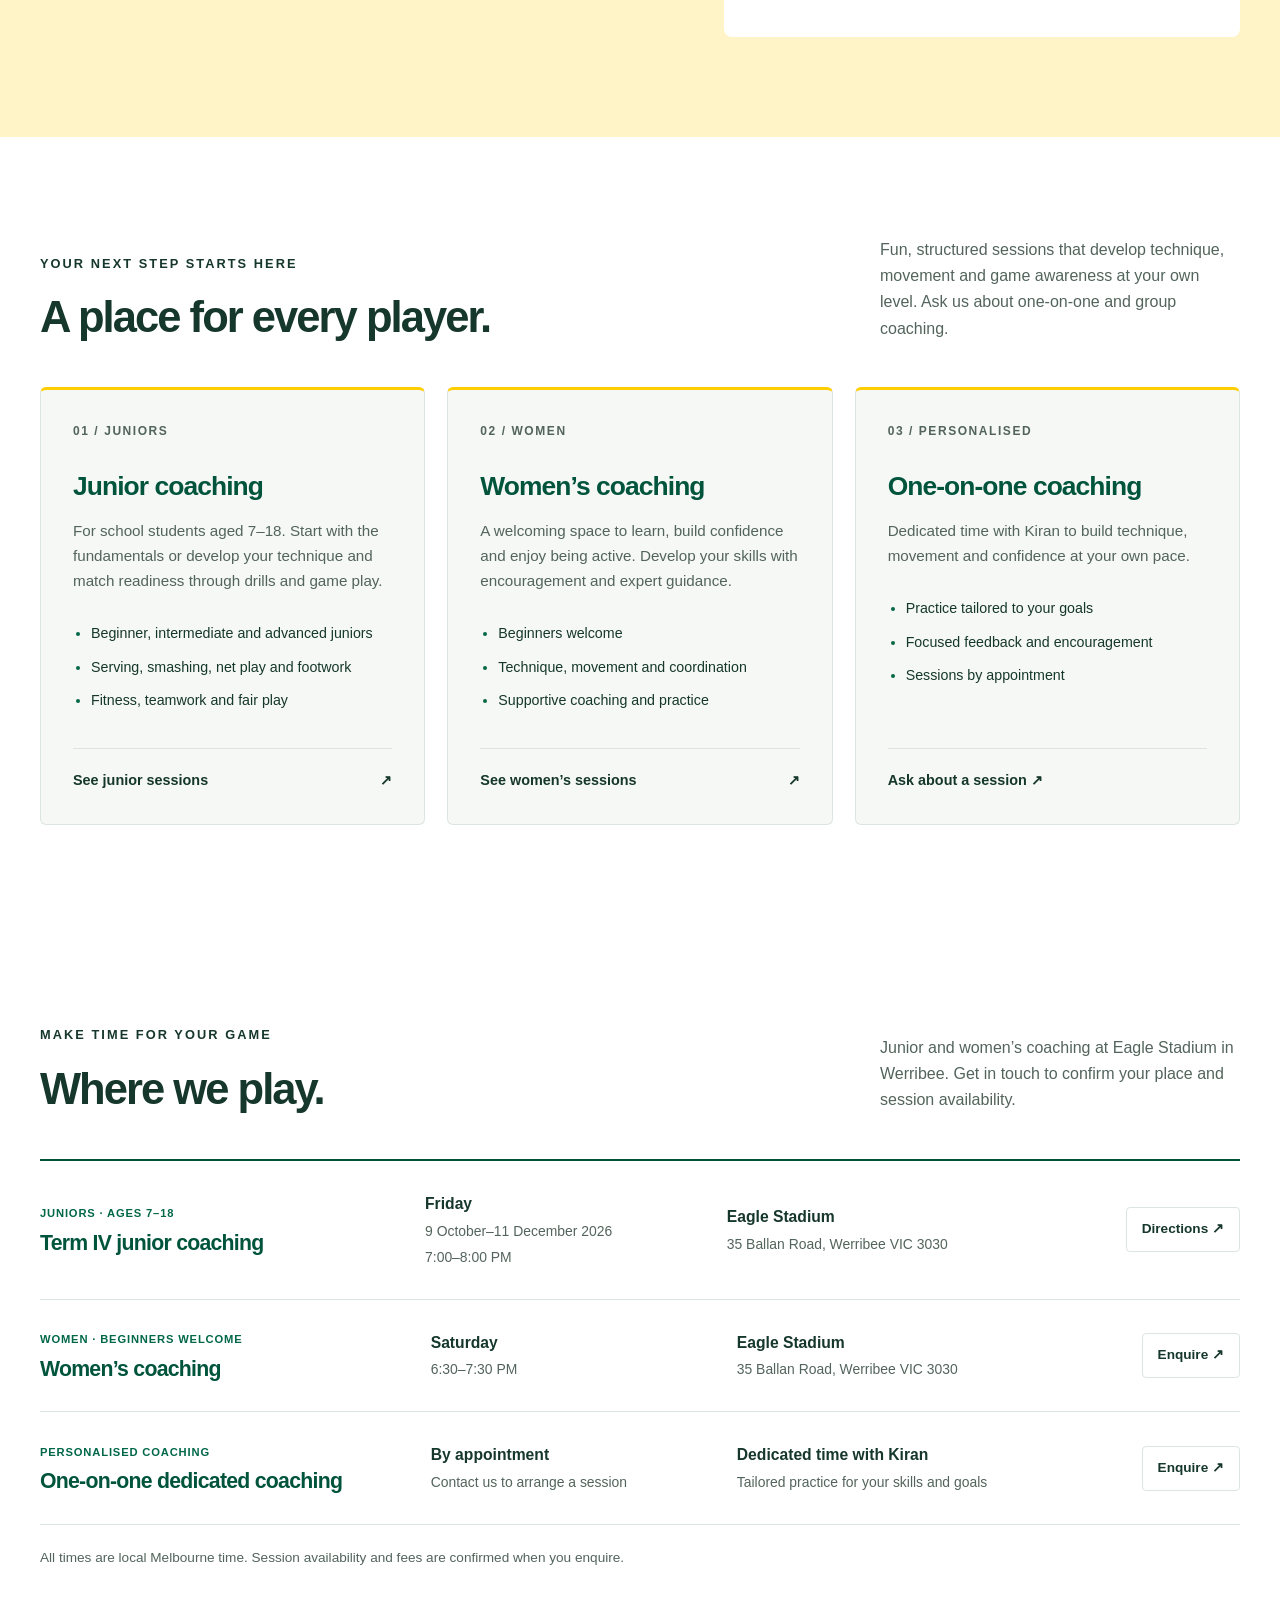
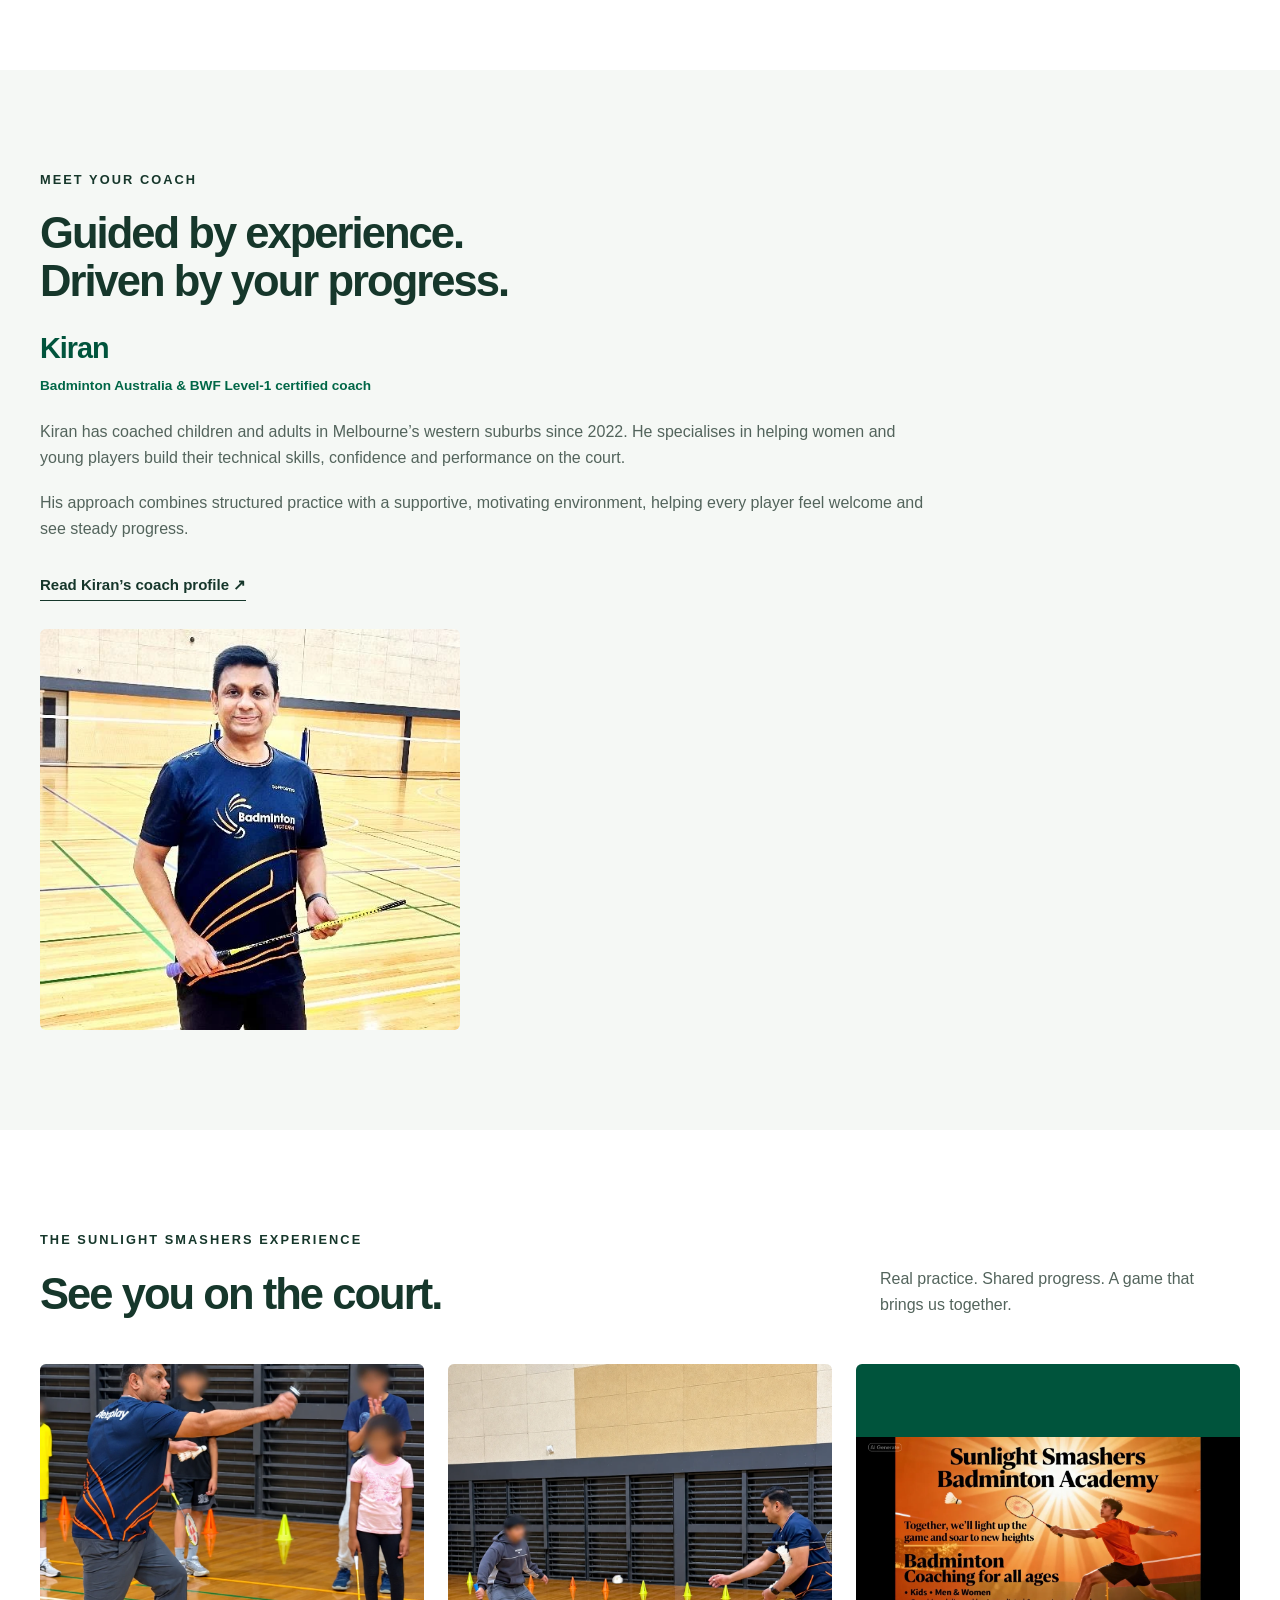
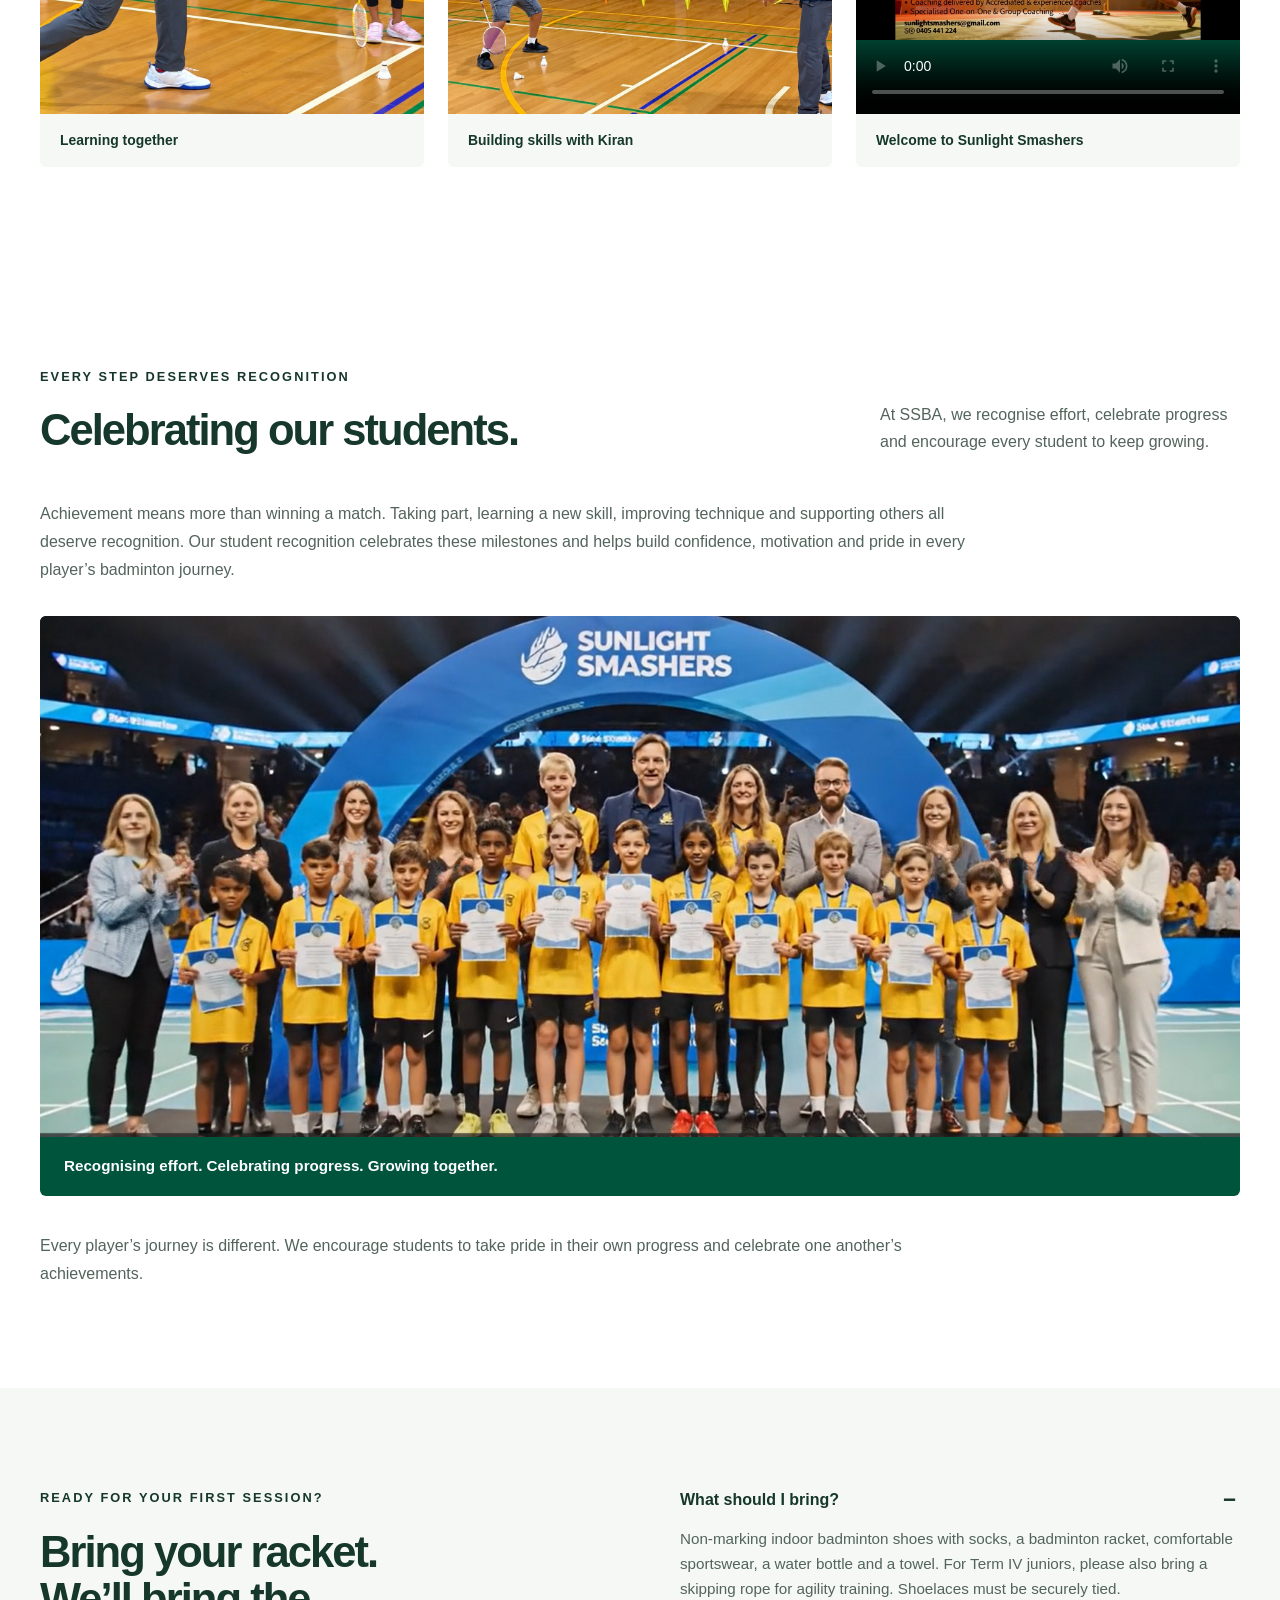
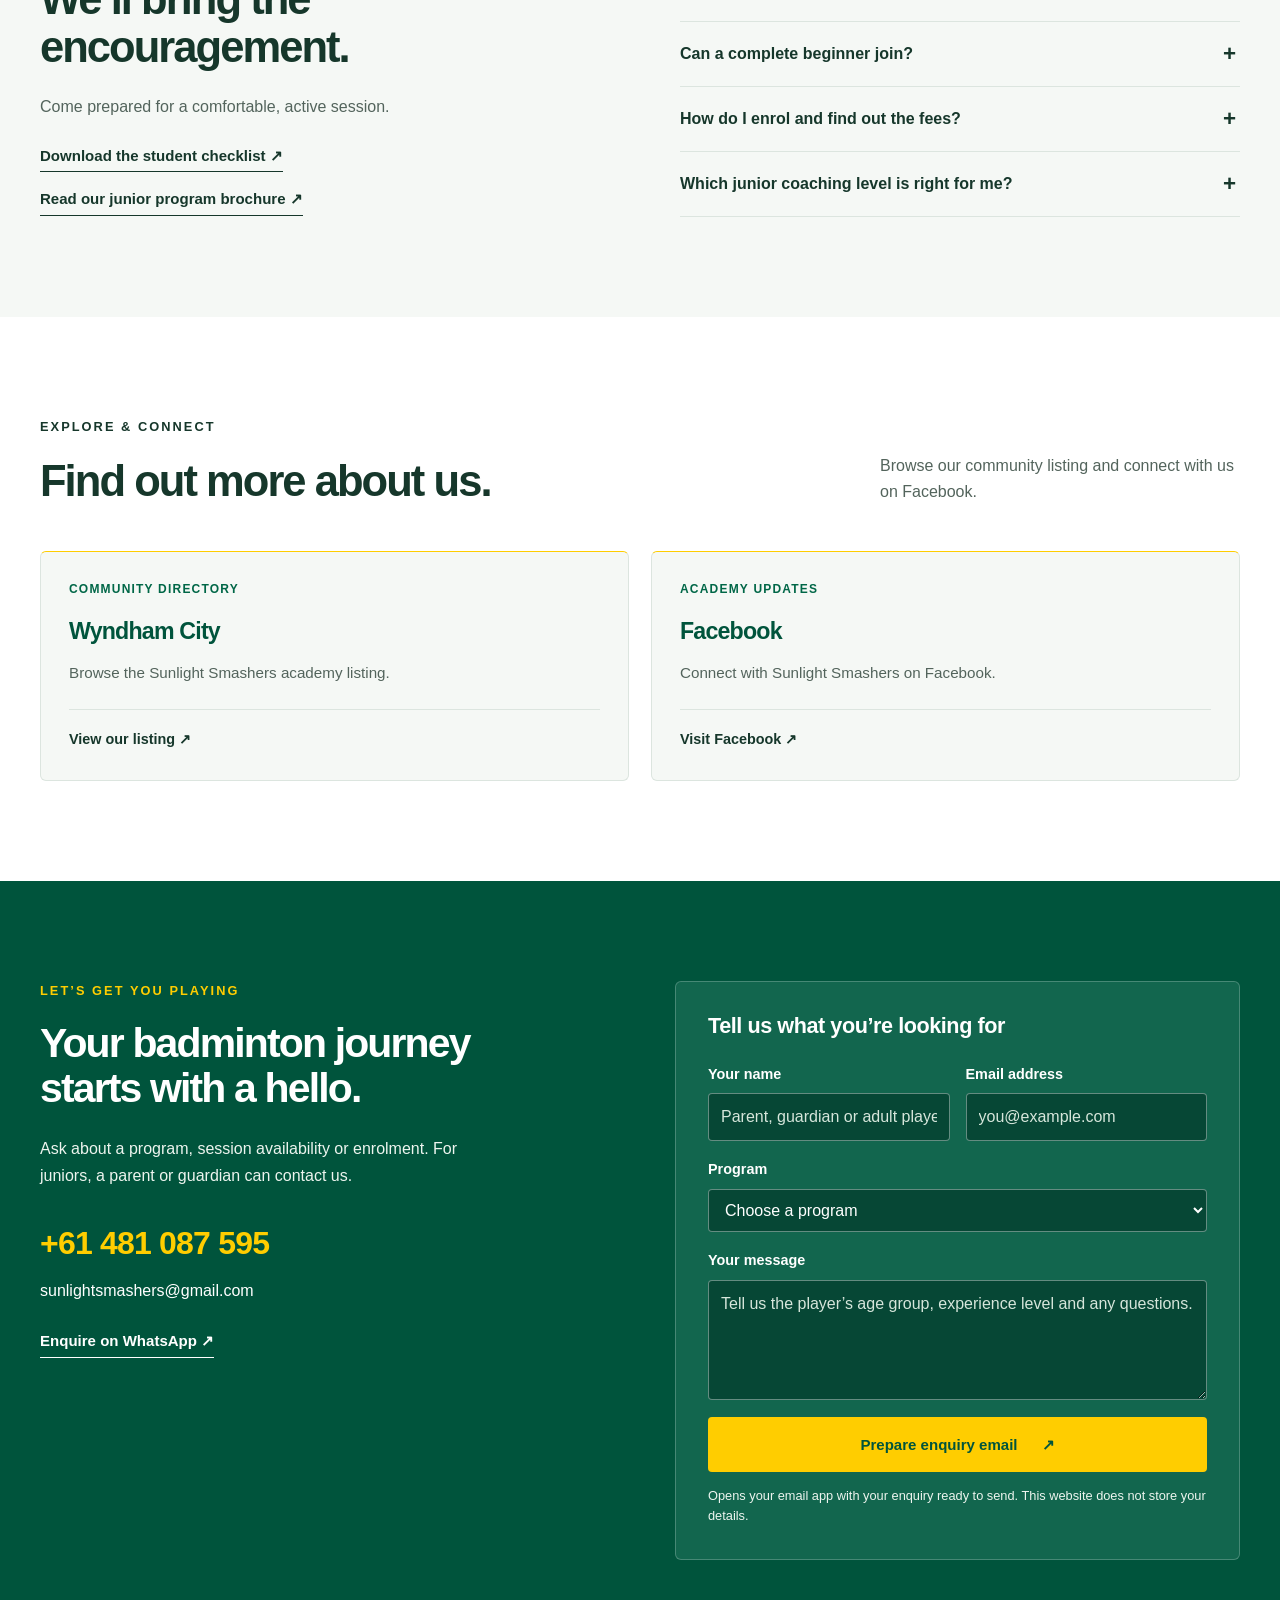
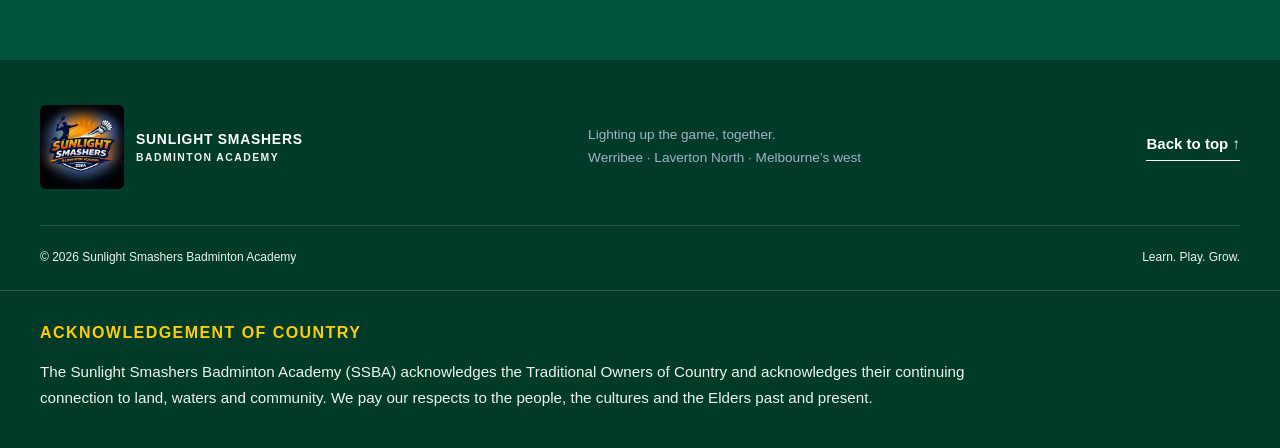
==== commit 8c958b80: "Update contact number and add privacy-blurred junior coaching photos" ====
--- a/index.html
+++ b/index.html
@@ -4,8 +4,8 @@
 <meta charset="utf-8"><meta name="viewport" content="width=device-width, initial-scale=1">
 <title>Sunlight Smashers Badminton Academy | Term IV Junior Coaching in Werribee</title>
 <meta name="description" content="Badminton coaching for children, women and adults in Melbourne’s western suburbs. Learn with BA and BWF Level-1 certified coach Kiran. Term IV junior coaching for ages 7–18: Fridays 7–8 PM, 9 October–11 December 2026 at Eagle Stadium, Werribee.">
-<meta name="theme-color" content="#00543c"><link rel="icon" href="assets/logo.webp"><link rel="stylesheet" href="styles-v18.css">
-<script src="script-v18.js" defer></script>
+<meta name="theme-color" content="#00543c"><link rel="icon" href="assets/logo.webp"><link rel="stylesheet" href="styles-v19.css">
+<script src="script-v19.js" defer></script>
 </head>
 <body>
 <a class="skip-link" href="#main">Skip to content</a>
@@ -15,21 +15,21 @@
 <nav id="navigation" aria-label="Main navigation"><a href="#term-iv">Term IV juniors</a><a href="#programs">Programs</a><a href="#sessions">Sessions</a><a href="#coach">Our coach</a><a href="#gallery">On the court</a><a class="button button-small" href="#contact">Enquire now <span aria-hidden="true">↗</span></a></nav>
 </div></header>
 <main id="main">
-<section class="hero" id="home"><div class="container hero-grid"><div class="hero-copy"><p class="eyebrow"><span></span> MELBOURNE’S WESTERN SUBURBS</p><h1>A brighter game.<br>A stronger <em>you.</em></h1><p class="hero-intro">Build skills, confidence and a love for badminton. Supportive coaching for juniors, women and adults, from your first serve to your next challenge.</p><div class="button-row"><a class="button" href="#term-iv">Explore Term IV juniors <span aria-hidden="true">↗</span></a><a class="text-link light" href="tel:+61405441224">Call 0405 441 224</a></div><div class="hero-proof"><div><strong>BA & BWF</strong><span>Level-1 certified coach</span></div><div><strong>Since 2022</strong><span>Coaching children & adults</span></div></div></div><div class="hero-visual coaching-slideshow" aria-roledescription="carousel" aria-label="Coach and coaching photos">
+<section class="hero" id="home"><div class="container hero-grid"><div class="hero-copy"><p class="eyebrow"><span></span> MELBOURNE’S WESTERN SUBURBS</p><h1>A brighter game.<br>A stronger <em>you.</em></h1><p class="hero-intro">Build skills, confidence and a love for badminton. Supportive coaching for juniors, women and adults, from your first serve to your next challenge.</p><div class="button-row"><a class="button" href="#term-iv">Explore Term IV juniors <span aria-hidden="true">↗</span></a><a class="text-link light" href="tel:+61481087595">Call +61 481 087 595</a></div><div class="hero-proof"><div><strong>BA & BWF</strong><span>Level-1 certified coach</span></div><div><strong>Since 2022</strong><span>Coaching children & adults</span></div></div></div><div class="hero-visual coaching-slideshow" aria-roledescription="carousel" aria-label="Coach and coaching photos">
   <div class="coaching-slides">
-    <img class="hero-photo coaching-slide" src="assets/coaching-slideshow/coaching-1.png" alt="Kiran guiding junior players through a badminton drill" width="1086" height="1448" fetchpriority="high">
-    <img class="hero-photo coaching-slide" src="assets/coaching-slideshow/coaching-2.png" alt="Kiran demonstrating a badminton movement with a student" width="1086" height="1448" loading="lazy">
+    <img class="hero-photo coaching-slide" src="assets/junior-skills-privacy.webp" alt="Kiran guiding junior players through a badminton drill" width="1086" height="1448" fetchpriority="high">
+    <img class="hero-photo coaching-slide" src="assets/junior-group-privacy.webp" alt="Kiran demonstrating a badminton movement with a student" width="1086" height="1448" loading="lazy">
     <img class="hero-photo coaching-slide" src="assets/coaching-slideshow/coaching-3.png" alt="Kiran demonstrating technique on an indoor badminton court" width="1086" height="1448" loading="lazy">
     <img class="hero-photo coaching-slide" src="assets/coaching-slideshow/coaching-4-v16.png" alt="Kiran coaching junior players across the badminton net, with other people’s faces blurred" width="1100" height="1430" loading="lazy">
   </div>
   <div class="photo-caption"><span class="caption-label">COACHING THAT BUILDS CONFIDENCE</span><strong>Learn. Improve.<br>Bring out your best.</strong></div>
   <div class="slideshow-controls"><button type="button" class="slide-previous" aria-label="Previous coaching photo">‹</button><span class="slide-count" aria-live="off">1 / 4</span><button type="button" class="slide-next" aria-label="Next coaching photo">›</button><button type="button" class="slide-pause">Pause slideshow</button></div>
 </div></div><div class="hero-bottom"><div class="container"><span>LEARN THE GAME</span><span>BUILD YOUR CONFIDENCE</span><span>GROW TOGETHER</span></div></div></section>
-<section class="section term-section" id="term-iv" aria-labelledby="term-title"><div class="container term-grid"><div><p class="eyebrow">TERM IV 2026 · JUNIORS AGED 7–18</p><h2 id="term-title">More movement.<br>More confidence.<br>More badminton.</h2><p class="term-intro">Give your child an active Friday evening with supportive coaching, new skills and the chance to make friends on court. Beginners are welcome, with coaching that helps developing players take their next step.</p><div class="term-benefits"><span>Racket skills &amp; technique</span><span>Footwork &amp; agility</span><span>Teamwork &amp; fair play</span></div><p>This term includes a focus on agility training, alongside serving, net play and game practice. Please bring a skipping rope as well as your usual badminton kit.</p></div><div class="term-panel"><p class="eyebrow">YOUR CHILD’S NEXT CHAPTER</p><h3>Term IV junior badminton</h3><dl><dt>Dates</dt><dd>9 October–11 December 2026</dd><dt>When</dt><dd>Every Friday · 7:00–8:00 PM</dd><dt>Where</dt><dd>Eagle Stadium<br>35 Ballan Road, Werribee VIC 3030</dd><dt>Who</dt><dd>School students aged 7–18</dd></dl><a class="button" href="#contact" data-program="Term IV junior badminton">Enquire about enrolment ↗</a><a class="text-link" href="https://wa.me/61405441224?text=Hello%20Kiran%2C%20I%27d%20like%20to%20enquire%20about%20Term%20IV%20junior%20badminton%20for%20my%20child." target="_blank" rel="noopener noreferrer">Message Kiran on WhatsApp ↗</a><p>Contact us for availability and enrolment details.<br>0405 441 224</p></div></div></section>
+<section class="section term-section" id="term-iv" aria-labelledby="term-title"><div class="container term-grid"><div><p class="eyebrow">TERM IV 2026 · JUNIORS AGED 7–18</p><h2 id="term-title">More movement.<br>More confidence.<br>More badminton.</h2><p class="term-intro">Give your child an active Friday evening with supportive coaching, new skills and the chance to make friends on court. Beginners are welcome, with coaching that helps developing players take their next step.</p><div class="term-benefits"><span>Racket skills &amp; technique</span><span>Footwork &amp; agility</span><span>Teamwork &amp; fair play</span></div><p>This term includes a focus on agility training, alongside serving, net play and game practice. Please bring a skipping rope as well as your usual badminton kit.</p></div><div class="term-panel"><p class="eyebrow">YOUR CHILD’S NEXT CHAPTER</p><h3>Term IV junior badminton</h3><dl><dt>Dates</dt><dd>9 October–11 December 2026</dd><dt>When</dt><dd>Every Friday · 7:00–8:00 PM</dd><dt>Where</dt><dd>Eagle Stadium<br>35 Ballan Road, Werribee VIC 3030</dd><dt>Who</dt><dd>School students aged 7–18</dd></dl><a class="button" href="#contact" data-program="Term IV junior badminton">Enquire about enrolment ↗</a><a class="text-link" href="https://wa.me/61481087595?text=Hello%20Kiran%2C%20I%27d%20like%20to%20enquire%20about%20Term%20IV%20junior%20badminton%20for%20my%20child." target="_blank" rel="noopener noreferrer">Message Kiran on WhatsApp ↗</a><p>Contact us for availability and enrolment details.<br>+61 481 087 595</p></div></div></section>
 <section class="section programs" id="programs"><div class="container"><div class="section-top"><div><p class="eyebrow">YOUR NEXT STEP STARTS HERE</p><h2>A place for every player.</h2></div><p>Fun, structured sessions that develop technique, movement and game awareness at your own level. Ask us about one-on-one and group coaching.</p></div><div class="program-grid"><article class="program-card"><span class="program-number">01 / JUNIORS</span><h3>Junior coaching</h3><p>For school students aged 7–18. Start with the fundamentals or develop your technique and match readiness through drills and game play.</p><ul><li>Beginner, intermediate and advanced juniors</li><li>Serving, smashing, net play and footwork</li><li>Fitness, teamwork and fair play</li></ul><a class="card-link" href="#sessions">See junior sessions <span aria-hidden="true">↗</span></a></article><article class="program-card"><span class="program-number">02 / WOMEN</span><h3>Women’s coaching</h3><p>A welcoming space to learn, build confidence and enjoy being active. Develop your skills with encouragement and expert guidance.</p><ul><li>Beginners welcome</li><li>Technique, movement and coordination</li><li>Supportive coaching and practice</li></ul><a class="card-link" href="#sessions">See women’s sessions <span aria-hidden="true">↗</span></a></article><article class="program-card"><span class="program-number">03 / PERSONALISED</span><h3>One-on-one coaching</h3><p>Dedicated time with Kiran to build technique, movement and confidence at your own pace.</p><ul><li>Practice tailored to your goals</li><li>Focused feedback and encouragement</li><li>Sessions by appointment</li></ul><a class="card-link" href="#contact" data-program="One-on-one dedicated coaching">Ask about a session ↗</a></article></div></div></section>
 <section class="section sessions" id="sessions"><div class="container"><div class="section-top"><div><p class="eyebrow">MAKE TIME FOR YOUR GAME</p><h2>Where we play.</h2></div><p>Junior and women’s coaching at Eagle Stadium in Werribee. Get in touch to confirm your place and session availability.</p></div><div class="schedule"><article class="session-row"><div class="session-name"><span class="tag">JUNIORS · AGES 7–18</span><h3>Term IV junior coaching</h3></div><div><strong>Friday</strong><span>9 October–11 December 2026</span><span>7:00–8:00 PM</span></div><div><strong>Eagle Stadium</strong><span>35 Ballan Road, Werribee VIC 3030</span></div><a class="outline-link" href="https://www.google.com/maps/search/?api=1&query=Eagle+Stadium+35+Ballan+Road+Werribee+VIC+3030" target="_blank" rel="noopener noreferrer" aria-label="Find Eagle Stadium on Google Maps (opens in new tab)">Directions ↗</a></article><article class="session-row"><div class="session-name"><span class="tag">WOMEN · BEGINNERS WELCOME</span><h3>Women’s coaching</h3></div><div><strong>Saturday</strong><span>6:30–7:30 PM</span></div><div><strong>Eagle Stadium</strong><span>35 Ballan Road, Werribee VIC 3030</span></div><a class="outline-link" href="#contact" data-program="Women’s coaching">Enquire ↗</a></article><article class="session-row"><div class="session-name"><span class="tag">PERSONALISED COACHING</span><h3>One-on-one dedicated coaching</h3></div><div><strong>By appointment</strong><span>Contact us to arrange a session</span></div><div><strong>Dedicated time with Kiran</strong><span>Tailored practice for your skills and goals</span></div><a class="outline-link" href="#contact" data-program="One-on-one dedicated coaching">Enquire ↗</a></article></div><p class="schedule-note">All times are local Melbourne time. Session availability and fees are confirmed when you enquire.</p></div></section>
 <section class="section coach-section" id="coach"><div class="container coach-grid"><div class="coach-copy"><p class="eyebrow">MEET YOUR COACH</p><h2>Guided by experience.<br>Driven by your progress.</h2><h3>Kiran</h3><p class="credential">Badminton Australia & BWF Level-1 certified coach</p><p>Kiran has coached children and adults in Melbourne’s western suburbs since 2022. He specialises in helping women and young players build their technical skills, confidence and performance on the court.</p><p>His approach combines structured practice with a supportive, motivating environment, helping every player feel welcome and see steady progress.</p><a class="text-link" href="downloads/coach-kiran-profile.pdf" target="_blank" rel="noopener">Read Kiran’s coach profile <span aria-hidden="true">↗</span></a><figure class="coach-profile-photo"><img src="assets/coach-profile-photo.webp" alt="Coach Kiran holding a badminton racket on the indoor court, from his coach profile" width="528" height="504" loading="lazy"></figure></div></div></section>
-<section class="section gallery-section" id="gallery"><div class="container"><div class="section-top"><div><p class="eyebrow">THE SUNLIGHT SMASHERS EXPERIENCE</p><h2>See you on the court.</h2></div><p>Real practice. Shared progress. A game that brings us together.</p></div><div class="gallery-grid"><figure><img src="assets/junior-coaching.webp" alt="Young players participating in badminton practice" loading="lazy" width="900" height="1200"><figcaption>Learning together</figcaption></figure><figure><img src="assets/coach-on-court.webp" alt="Coach Kiran holding a racket on the badminton court" loading="lazy" width="900" height="1200"><figcaption>Kiran on the court</figcaption></figure><figure><video controls playsinline preload="metadata" poster="assets/academy-video-poster.webp" aria-label="Sunlight Smashers academy introduction video"><source src="assets/coaching.mp4" type="video/mp4">Your browser does not support video. <a href="assets/coaching.mp4">Download the academy video</a>.</video><figcaption>Welcome to Sunlight Smashers</figcaption></figure></div></div></section>
+<section class="section gallery-section" id="gallery"><div class="container"><div class="section-top"><div><p class="eyebrow">THE SUNLIGHT SMASHERS EXPERIENCE</p><h2>See you on the court.</h2></div><p>Real practice. Shared progress. A game that brings us together.</p></div><div class="gallery-grid"><figure><img src="assets/junior-group-privacy.webp" alt="Young players participating in badminton practice" loading="lazy" width="900" height="1200"><figcaption>Learning together</figcaption></figure><figure><img src="assets/junior-skills-privacy.webp" alt="Kiran helping a junior player practise badminton, with the child’s face blurred" loading="lazy" width="900" height="1200"><figcaption>Building skills with Kiran</figcaption></figure><figure><video controls playsinline preload="metadata" poster="assets/academy-video-poster.webp" aria-label="Sunlight Smashers academy introduction video"><source src="assets/coaching.mp4" type="video/mp4">Your browser does not support video. <a href="assets/coaching.mp4">Download the academy video</a>.</video><figcaption>Welcome to Sunlight Smashers</figcaption></figure></div></div></section>
 <section class="section achievements-section" id="achievements" aria-labelledby="achievements-heading">
   <div class="container">
     <div class="section-top">
@@ -46,7 +46,7 @@
 </section>
 <section class="section prepare-section" id="prepare"><div class="container prepare-grid"><div><p class="eyebrow">READY FOR YOUR FIRST SESSION?</p><h2>Bring your racket.<br>We’ll bring the encouragement.</h2><p>Come prepared for a comfortable, active session.</p><a class="text-link" href="downloads/student-checklist.pdf" target="_blank" rel="noopener">Download the student checklist ↗</a><a class="text-link resource-link" href="downloads/junior-program-brochure.pdf" target="_blank" rel="noopener">Read our junior program brochure ↗</a></div><div class="faq"><details open><summary>What should I bring?</summary><p>Non-marking indoor badminton shoes with socks, a badminton racket, comfortable sportswear, a water bottle and a towel. For Term IV juniors, please also bring a skipping rope for agility training. Shoelaces must be securely tied.</p></details><details><summary>Can a complete beginner join?</summary><p>Yes. Junior coaching includes a beginner pathway, and beginners are welcome in women’s coaching. Adult social sessions suit intermediate and advanced players.</p></details><details><summary>How do I enrol and find out the fees?</summary><p>Call or email us, or prepare an enquiry below. Tell us which program you’re interested in and the player’s experience level. We’ll confirm availability, fees and the next steps.</p></details><details><summary>Which junior coaching level is right for me?</summary><p>Beginners learn the basics, intermediate players refine techniques and movement, and advanced juniors develop competitive strategies and match readiness. Ask Kiran about the best fit.</p></details></div></div></section>
 <section class="section references-section" id="references"><div class="container"><div class="section-top"><div><p class="eyebrow">EXPLORE & CONNECT</p><h2>Find out more about us.</h2></div><p>Browse our community listing and connect with us on Facebook.</p></div><div class="reference-grid"><a class="reference-card" href="https://www.wyndham.vic.gov.au/directory/sunlight-smashers-badminton-academy-ssba" target="_blank" rel="noopener noreferrer"><span class="reference-label">COMMUNITY DIRECTORY</span><h3>Wyndham City</h3><p>Browse the Sunlight Smashers academy listing.</p><span class="reference-action">View our listing ↗</span></a><a class="reference-card" href="https://www.facebook.com/share/1cbproAzac/?mibextid=wwXIfr" target="_blank" rel="noopener noreferrer"><span class="reference-label">ACADEMY UPDATES</span><h3>Facebook</h3><p>Connect with Sunlight Smashers on Facebook.</p><span class="reference-action">Visit Facebook ↗</span></a></div></div></section>
-<section class="section contact-section" id="contact"><div class="container contact-grid"><div class="contact-copy"><p class="eyebrow">LET’S GET YOU PLAYING</p><h2>Your badminton journey<br>starts with a hello.</h2><p>Ask about a program, session availability or enrolment. For juniors, a parent or guardian can contact us.</p><a class="contact-phone" href="tel:+61405441224">0405 441 224</a><a class="contact-email" href="mailto:sunlightsmashers@gmail.com">sunlightsmashers@gmail.com</a><a class="text-link light" href="https://wa.me/61405441224?text=Hello%20Sunlight%20Smashers%2C%20I%27d%20like%20to%20enquire%20about%20badminton%20sessions." target="_blank" rel="noopener noreferrer">Enquire on WhatsApp ↗</a></div><form id="enquiry-form" class="enquiry-form"><h3>Tell us what you’re looking for</h3><div class="form-grid"><label>Your name<input name="name" autocomplete="name" required maxlength="100" placeholder="Parent, guardian or adult player"></label><label>Email address<input type="email" name="email" autocomplete="email" required maxlength="150" placeholder="you@example.com"></label></div><label>Program<select name="program" required><option value="">Choose a program</option><option>Junior coaching</option><option>Women’s coaching</option><option>Term IV junior badminton</option><option>One-on-one dedicated coaching</option><option>General enquiry</option></select></label><label>Your message<textarea name="message" rows="4" required maxlength="1500" placeholder="Tell us the player’s age group, experience level and any questions."></textarea></label><button class="button" type="submit">Prepare enquiry email <span aria-hidden="true">↗</span></button><p class="form-note">Opens your email app with your enquiry ready to send. This website does not store your details.</p><p class="form-status" id="form-status" role="status" hidden></p></form></div></section>
+<section class="section contact-section" id="contact"><div class="container contact-grid"><div class="contact-copy"><p class="eyebrow">LET’S GET YOU PLAYING</p><h2>Your badminton journey<br>starts with a hello.</h2><p>Ask about a program, session availability or enrolment. For juniors, a parent or guardian can contact us.</p><a class="contact-phone" href="tel:+61481087595">+61 481 087 595</a><a class="contact-email" href="mailto:sunlightsmashers@gmail.com">sunlightsmashers@gmail.com</a><a class="text-link light" href="https://wa.me/61481087595?text=Hello%20Sunlight%20Smashers%2C%20I%27d%20like%20to%20enquire%20about%20badminton%20sessions." target="_blank" rel="noopener noreferrer">Enquire on WhatsApp ↗</a></div><form id="enquiry-form" class="enquiry-form"><h3>Tell us what you’re looking for</h3><div class="form-grid"><label>Your name<input name="name" autocomplete="name" required maxlength="100" placeholder="Parent, guardian or adult player"></label><label>Email address<input type="email" name="email" autocomplete="email" required maxlength="150" placeholder="you@example.com"></label></div><label>Program<select name="program" required><option value="">Choose a program</option><option>Junior coaching</option><option>Women’s coaching</option><option>Term IV junior badminton</option><option>One-on-one dedicated coaching</option><option>General enquiry</option></select></label><label>Your message<textarea name="message" rows="4" required maxlength="1500" placeholder="Tell us the player’s age group, experience level and any questions."></textarea></label><button class="button" type="submit">Prepare enquiry email <span aria-hidden="true">↗</span></button><p class="form-note">Opens your email app with your enquiry ready to send. This website does not store your details.</p><p class="form-status" id="form-status" role="status" hidden></p></form></div></section>
 </main>
 <footer><div class="container footer-grid"><a class="brand" href="#home"><img src="assets/logo.webp" width="84" height="84" alt="Sunlight Smashers logo"><span>SUNLIGHT SMASHERS<small>BADMINTON ACADEMY</small></span></a><p>Lighting up the game, together.<br>Werribee · Laverton North · Melbourne’s west</p><a href="#home" class="text-link light">Back to top ↑</a></div><div class="container footer-bottom"><span>© <span id="year">2026</span> Sunlight Smashers Badminton Academy</span><span>Learn. Play. Grow.</span></div><section class="acknowledgement" aria-labelledby="acknowledgement-heading"><div class="container"><h2 id="acknowledgement-heading">ACKNOWLEDGEMENT OF COUNTRY</h2><p>The Sunlight Smashers Badminton Academy (SSBA) acknowledges the Traditional Owners of Country and acknowledges their continuing connection to land, waters and community. We pay our respects to the people, the cultures and the Elders past and present.</p></div></section></footer>
 </body></html>
--- a/styles-v19.css
+++ b/styles-v19.css
@@ -0,0 +1,136 @@
+:root{--navy:#0b1729;--navy-soft:#14253c;--gold:#ffc447;--ink:#132036;--muted:#596476;--line:#dfe4eb;--paper:#f4f6f9;--white:#fff;--radius:6px}*{box-sizing:border-box}html{scroll-behavior:smooth;scroll-padding-top:100px}body{margin:0;font-family:Arial,Helvetica,sans-serif;color:var(--ink);background:white;font-size:16px;line-height:1.65}h1,h2,h3,p{margin:0}h1,h2,h3{line-height:1.1;letter-spacing:-.045em}h1{font-size:clamp(3.25rem,5.9vw,5.6rem);font-weight:800}h2{font-size:clamp(2.2rem,3.4vw,3.5rem);font-weight:800}h3{font-size:1.65rem;letter-spacing:-.035em}a{color:inherit;text-decoration:none}button,input,select,textarea{font:inherit}button,a,input,select,textarea,summary{-webkit-tap-highlight-color:transparent}a:focus-visible,button:focus-visible,summary:focus-visible{outline:3px solid #c27c00;outline-offset:5px}input:focus,select:focus,textarea:focus{outline:2px solid #c27c00;outline-offset:2px}img{display:block;max-width:100%}section{scroll-margin-top:10px}.container{width:min(1200px,calc(100% - 80px));margin-inline:auto}.section{padding:100px 0}.eyebrow{font-size:.8rem;font-weight:800;letter-spacing:.16em;line-height:1.6;margin-bottom:20px}.header{background:var(--navy);color:white;border-bottom:1px solid #ffffff20;position:sticky;top:0;z-index:20}.nav-wrap{display:flex;align-items:center;justify-content:space-between;gap:25px;min-height:90px}.brand{display:flex;align-items:center;gap:12px;flex-shrink:0}.brand img{object-fit:contain;border-radius:50%;width:60px;height:60px}.brand span{font-size:.87rem;font-weight:800;letter-spacing:.055em;line-height:1.5}.brand small{display:block;color:#bbc5d4;font-size:.65rem;letter-spacing:.14em}nav{display:flex;align-items:center;gap:28px;font-size:.9rem;font-weight:600}nav>a:not(.button):hover{color:var(--gold)}.button{display:inline-flex;align-items:center;justify-content:center;gap:24px;padding:16px 23px;background:var(--gold);color:var(--navy);border:1px solid transparent;border-radius:4px;font-size:.94rem;font-weight:700;line-height:1.4;cursor:pointer;transition:background .2s,transform .2s}.button:hover{background:#ffd478;transform:translateY(-2px)}.button-small{padding:11px 17px;font-size:.87rem}.button-dark{background:var(--navy);color:white}.button-dark:hover{background:var(--navy-soft)}.menu-toggle{display:none}.hero{color:white;background:var(--navy);overflow:hidden}.hero-grid{display:grid;grid-template-columns:1.05fr 1fr;gap:60px;align-items:center;padding:64px 0 70px}.hero-copy{padding:18px 0}.hero .eyebrow{color:#d7e0eb;display:flex;align-items:center;gap:12px}.hero .eyebrow span{width:22px;height:3px;background:var(--gold)}h1 em{color:var(--gold);font-style:normal}.hero-intro{color:#bdc7d6;max-width:490px;font-size:1.12rem;line-height:1.75;margin-top:28px}.button-row{display:flex;align-items:center;gap:24px;margin-top:32px;flex-wrap:wrap}.text-link{display:inline-block;font-weight:700;font-size:.94rem;border-bottom:1px solid currentColor;padding-bottom:3px}.text-link:hover{color:#a56800}.light{color:#fff}.light:hover{color:var(--gold)}.hero-proof{display:flex;gap:40px;margin-top:44px}.hero-proof>div{border-left:2px solid #ffca4d60;padding-left:15px}.hero-proof strong{display:block;font-size:1rem}.hero-proof span{display:block;color:#aab7c8;font-size:.8rem;margin-top:3px}.hero-visual{height:550px;position:relative;border-radius:6px;overflow:hidden;box-shadow:15px 15px 0 #ffc447}.hero-photo{width:100%;height:100%;object-fit:cover;object-position:50% 55%}.hero-visual:after{content:'';position:absolute;inset:35% 0 0;background:linear-gradient(transparent,#071322e8);pointer-events:none}.photo-caption{position:absolute;bottom:30px;left:30px;right:30px;z-index:1}.caption-label{font-size:.75rem;letter-spacing:.16em;color:var(--gold);font-weight:700}.photo-caption strong{display:block;margin-top:9px;font-size:2rem;line-height:1.2;letter-spacing:-.035em}.caption-index{position:absolute;right:0;bottom:0;color:#b8c4d5;font-size:.75rem;letter-spacing:.1em}.hero-bottom{border-top:1px solid #ffffff24}.hero-bottom .container{display:flex;align-items:center;justify-content:space-between;gap:20px;padding:20px 0;color:#d0d8e4;font-size:.73rem;font-weight:700;letter-spacing:.18em}.section-top{display:flex;align-items:flex-end;justify-content:space-between;gap:40px;margin-bottom:45px}.section-top>p{max-width:360px;color:var(--muted)}.program-grid{display:grid;grid-template-columns:repeat(3,1fr);gap:22px}.program-card{background:var(--paper);padding:32px;display:flex;flex-direction:column;border:1px solid #edf0f4;border-radius:var(--radius);border-top:3px solid var(--gold)}.program-number{font-size:.75rem;font-weight:800;letter-spacing:.13em;color:var(--muted);margin-bottom:30px}.program-card h3{margin-bottom:17px}.program-card p{color:var(--muted);font-size:.95rem}.program-card ul{padding-left:18px;margin:24px 0 30px;font-size:.89rem;line-height:1.65}.program-card li{padding:5px 0}.program-card li::marker{color:#9d6906}.card-link{display:flex;justify-content:space-between;gap:12px;border-top:1px solid var(--line);padding-top:20px;margin-top:auto;font-size:.9rem;font-weight:700}.card-link:hover{color:#975c00}.holiday-section{background:var(--gold);padding:65px 0}.holiday-grid{display:grid;grid-template-columns:1.15fr 1fr;gap:90px;align-items:center}.holiday-section h2{font-size:clamp(2.8rem,4vw,4rem)}.holiday-section p:not(.eyebrow){max-width:510px;margin-top:20px}.holiday-section .button{margin-top:25px}.holiday-details{border-left:1px solid #15213940;padding-left:50px}.holiday-details>div{padding-bottom:18px}.holiday-details span{display:block;font-size:.73rem;letter-spacing:.14em;font-weight:800}.holiday-details strong{display:block;font-size:1.18rem;margin-top:4px}.holiday-details p:not(.eyebrow){margin-top:3px}.holiday-details .limited{font-weight:800}.holiday-details small{font-size:.85rem;display:block;margin-top:6px}.schedule{border-top:2px solid var(--navy)}.session-row{display:grid;grid-template-columns:1.3fr 1fr 1.35fr auto;align-items:center;gap:24px;padding:30px 0;border-bottom:1px solid var(--line)}.tag{font-size:.7rem;letter-spacing:.075em;font-weight:700;color:#68624e;display:block;margin-bottom:9px}.session-row h3{font-size:1.33rem}.session-row strong{display:block;font-size:.98rem}.session-row div>span:not(.tag){display:block;font-size:.87rem;color:var(--muted);margin-top:3px}.outline-link{border:1px solid #cbd2dc;border-radius:4px;padding:10px 15px;font-weight:700;font-size:.85rem;white-space:nowrap}.outline-link:hover{border-color:var(--ink);background:var(--paper)}.schedule-note{color:var(--muted);font-size:.85rem;margin-top:22px}.coach-section{background:var(--paper)}.coach-grid{display:grid;grid-template-columns:.9fr 1.1fr;align-items:center;gap:85px}.coach-image-wrap{height:490px;position:relative;border-radius:var(--radius);overflow:hidden}.coach-image-wrap img{height:100%;width:100%;object-fit:cover;object-position:45% 45%}.coach-photo-label{background:var(--navy);color:var(--gold);position:absolute;bottom:20px;left:20px;padding:12px 18px;font-size:.73rem;font-weight:800;letter-spacing:.12em}.coach-copy h3{margin-top:27px;font-size:1.8rem}.credential{font-size:.85rem;color:#7b4e00;font-weight:700;margin:10px 0 22px}.coach-copy p:not(.eyebrow):not(.credential){color:var(--muted);margin-bottom:18px}.coach-copy .text-link{margin-top:12px}.gallery-grid{display:grid;grid-template-columns:repeat(3,1fr);gap:24px}.gallery-grid figure{margin:0;overflow:hidden;border-radius:var(--radius);background:var(--paper)}.gallery-grid img,.gallery-grid video{width:100%;height:350px;object-fit:cover;background:var(--navy);display:block}.gallery-grid video{object-fit:contain}.gallery-grid figcaption{padding:15px 20px;font-size:.87rem;font-weight:600}.prepare-section{background:var(--paper)}.prepare-grid{display:grid;grid-template-columns:1fr 1fr;gap:80px}.prepare-grid>div>p:not(.eyebrow){color:var(--muted);margin:22px 0}.resource-link{display:table;margin-top:15px}.faq details{border-bottom:1px solid #cdd4df;padding:20px 0}.faq details:first-child{padding-top:0}.faq summary{list-style:none;font-weight:700;cursor:pointer;position:relative;padding-right:35px;line-height:1.5}.faq summary::-webkit-details-marker{display:none}.faq summary:after{content:'+';position:absolute;right:4px;font-size:1.4rem;top:-5px}.faq details[open] summary:after{content:'−'}.faq p{color:var(--muted);font-size:.95rem;margin-top:14px}.contact-section{background:var(--navy);color:white}.contact-grid{display:grid;grid-template-columns:1fr 1fr;gap:70px;align-items:start}.contact-copy .eyebrow{color:var(--gold)}.contact-copy h2{font-size:clamp(2.2rem,3.2vw,3.1rem)}.contact-copy p:not(.eyebrow){color:#b9c5d6;margin-top:25px;max-width:430px}.contact-phone{display:block;font-size:2rem;font-weight:700;letter-spacing:-.025em;margin-top:28px;color:var(--gold)}.contact-email{display:table;font-size:1rem;overflow-wrap:anywhere;margin:8px 0 24px}.contact-email:hover{color:var(--gold)}.enquiry-form{padding:32px;background:var(--navy-soft);border:1px solid #ffffff1c;border-radius:var(--radius)}.enquiry-form h3{font-size:1.35rem;margin-bottom:25px;letter-spacing:-.02em}.form-grid{display:grid;grid-template-columns:1fr 1fr;gap:16px}.enquiry-form label{display:block;font-size:.87rem;font-weight:600;margin-bottom:17px}input,textarea,select{width:100%;min-width:0;display:block;border:1px solid #ffffff30;background:#0e1c30;color:white;border-radius:4px;padding:11px 12px;margin-top:7px;font-size:.9rem;font-weight:400;line-height:1.5}input::placeholder,textarea::placeholder{color:#a7b4c5}select{color-scheme:dark}textarea{resize:vertical}.enquiry-form .button{width:100%}.form-note{font-size:.8rem;color:#b7c5d8;margin-top:14px;line-height:1.6}.form-status{font-size:.88rem;color:var(--gold);margin-top:14px}footer{background:#071120;color:#d2dbe7;padding:45px 0 0}.footer-grid{display:flex;justify-content:space-between;align-items:center;gap:30px}.footer-grid p{font-size:.85rem;color:#a3b2c6}.footer-bottom{display:flex;justify-content:space-between;gap:15px;padding:22px 0;margin-top:36px;border-top:1px solid #ffffff20;font-size:.75rem;color:#9cabbe}.skip-link{position:fixed;left:12px;top:-100px;padding:12px 20px;z-index:100;background:var(--gold);color:var(--navy)}.skip-link:focus{top:12px}
+@media(min-width:1500px){.hero-grid{padding:80px 0 90px}.hero-visual{height:620px}}
+@media(max-width:1050px){.container{width:calc(100% - 48px)}nav{gap:18px;font-size:.82rem}.brand span{font-size:.75rem}.brand small{font-size:.6rem}.brand img{width:50px;height:50px}.hero-grid{gap:35px}.hero-visual{height:520px}.program-card{padding:25px}.holiday-grid,.coach-grid,.prepare-grid,.contact-grid{gap:40px}.session-row{grid-template-columns:1.25fr 1fr 1.2fr}.session-row .outline-link{grid-column:3;justify-self:start}.holiday-details{padding-left:30px}.form-grid{grid-template-columns:1fr}.gallery-grid img,.gallery-grid video{height:300px}}
+@media(max-width:800px){.header{position:sticky}.nav-wrap{min-height:78px;flex-wrap:wrap;gap:0}.brand span{font-size:.8rem}.menu-toggle{display:flex;align-items:center;gap:10px;background:transparent;border:1px solid #ffffff40;border-radius:4px;color:white;padding:9px 13px;font-size:.85rem;cursor:pointer}nav{display:none;flex-basis:100%;padding:16px 0 22px;flex-direction:column;align-items:stretch;gap:0}nav.is-open{display:flex}nav>a{padding:12px 4px}nav .button{margin-top:10px;align-self:flex-start;padding:12px 18px}.hero-grid{gap:30px;padding-top:40px;grid-template-columns:1.1fr 1fr}.hero-visual{height:480px}.hero-copy h1{font-size:3.4rem}.hero-intro{font-size:1rem}.hero-proof{gap:20px;flex-wrap:wrap}.photo-caption{left:20px;right:20px}.photo-caption strong{font-size:1.6rem}.caption-index{display:none}.section{padding:70px 0}.section-top{gap:25px;align-items:start;flex-direction:column}.section-top>p{max-width:550px}.program-grid{grid-template-columns:1fr}.program-card{padding:30px}.program-number{margin-bottom:20px}.holiday-grid{gap:35px;grid-template-columns:1fr 1fr}.coach-grid{gap:35px}.coach-image-wrap{height:440px}.coach-copy h2{font-size:2.2rem}.gallery-grid{gap:15px}.gallery-grid img,.gallery-grid video{height:260px}.contact-grid,.prepare-grid{grid-template-columns:1fr;gap:40px}.contact-copy p:not(.eyebrow){max-width:600px}.form-grid{grid-template-columns:1fr 1fr}.footer-grid{align-items:start;flex-wrap:wrap}.footer-grid>p{margin-left:auto}.footer-grid .text-link{font-size:.8rem}}
+@media(max-width:600px){.container{width:calc(100% - 36px)}html{scroll-padding-top:85px}.brand{gap:9px}.brand span{font-size:.68rem}.brand small{font-size:.55rem}.brand img{width:45px;height:45px}.menu-toggle{padding:9px 10px;font-size:.78rem}.hero-grid{grid-template-columns:1fr;padding:30px 0 42px;gap:35px}.hero-copy h1{font-size:clamp(3rem,11vw,4rem)}.hero .eyebrow{font-size:.69rem;margin-bottom:20px}.hero-intro{max-width:100%;margin-top:24px}.hero-proof{margin-top:28px;gap:30px}.hero-visual{height:390px;margin-right:10px;box-shadow:10px 10px 0 var(--gold)}.hero-photo{object-position:50% 57%}.photo-caption strong{font-size:1.7rem}.hero-bottom .container{gap:14px;font-size:.6rem;letter-spacing:.09em;padding:17px 0}.hero-bottom span{max-width:100px}.button-row{gap:18px;margin-top:24px}.button{font-size:.88rem}.section{padding:60px 0}.section-top{margin-bottom:30px;gap:20px}.eyebrow{font-size:.72rem;margin-bottom:15px}h2{font-size:2.35rem}.program-card{padding:26px}.holiday-section{padding:45px 0}.holiday-grid{grid-template-columns:1fr;gap:35px}.holiday-details{border-left:0;border-top:1px solid #15213940;padding:28px 0 0}.holiday-section h2{font-size:3rem}.session-row{grid-template-columns:1fr 1fr;gap:20px;padding:26px 0}.session-name{grid-column:1/-1}.session-row .outline-link{grid-column:1/-1}.session-row strong{font-size:.9rem}.session-row div>span:not(.tag){font-size:.82rem}.tag{font-size:.66rem}.coach-grid{grid-template-columns:1fr;gap:35px}.coach-image-wrap{height:420px;max-width:430px}.coach-copy h2{font-size:2.3rem}.gallery-grid{grid-template-columns:1fr}.gallery-grid img,.gallery-grid video{height:330px}.gallery-grid img{object-position:center 55%}.prepare-grid{gap:32px}.prepare-grid h2{font-size:2.2rem}.enquiry-form{padding:23px}.form-grid{grid-template-columns:1fr;gap:0}.contact-phone{font-size:1.8rem}.contact-copy h2{font-size:2.35rem}.footer-grid{flex-direction:column;gap:22px}.footer-grid>p{margin-left:0}.footer-bottom{flex-direction:column;gap:7px;margin-top:28px}.resource-link{font-size:.87rem}.schedule-note{font-size:.8rem}}
+@media(prefers-reduced-motion:reduce){html{scroll-behavior:auto}*{transition:none!important}}
+
+input,textarea,select{font-size:1rem}.enquiry-form label{font-size:.9rem}
+
+/* Explicit text colours keep the academy readable in embedded previews and standalone browsers. */
+h1,h2,h3{color:var(--ink)}
+.header .brand,.header .brand span,.header nav>a:not(.button),.menu-toggle{color:#fff}
+.header .brand small{color:#cbd5e4}
+.header nav>a:not(.button):hover{color:var(--gold)}
+.hero h1,.hero h2,.hero h3,.hero-proof strong,.photo-caption strong{color:#fff}
+.hero h1 em,.caption-label{color:var(--gold)}
+.hero-intro{color:#d1dbea}
+.hero-proof span{color:#c5d0e0}
+.hero .text-link{color:#fff}
+.contact-section h2,.contact-section h3,.enquiry-form label{color:#fff}
+.contact-copy p:not(.eyebrow),.form-note{color:#cbd7e8}
+.contact-section .contact-email,.contact-section .text-link{color:#fff}
+.contact-section .contact-phone,.form-status{color:var(--gold)}
+.enquiry-form input,.enquiry-form textarea,.enquiry-form select,.enquiry-form option{color:#fff;background:#0e1c30}
+.enquiry-form input::placeholder,.enquiry-form textarea::placeholder{color:#becbdd;opacity:1}
+footer .brand span,footer .text-link{color:#fff}
+footer .brand small,footer p,.footer-bottom{color:#c3cede}
+.hero .button,.contact-section .button,.header .button{color:var(--navy)}
+.holiday-section .button-dark{color:#fff}
+.references-section{background:#fff}
+.reference-grid{display:grid;grid-template-columns:repeat(3,minmax(0,1fr));gap:22px}
+.reference-card{display:flex;flex-direction:column;padding:28px;border:1px solid #cbd3df;border-radius:6px;color:var(--ink);background:var(--paper);transition:border-color .2s,background .2s}
+.reference-card:hover{border-color:#9a6500;background:#fff9e9}
+.reference-label{color:#665529;font-size:.75rem;font-weight:800;letter-spacing:.1em;margin-bottom:20px}
+.reference-card h3{font-size:1.45rem;color:var(--ink);margin-bottom:15px}
+.reference-card p{color:#465368;font-size:.95rem;margin-bottom:24px}
+.reference-action{display:block;font-size:.9rem;font-weight:700;color:var(--ink);margin-top:auto;padding-top:18px;border-top:1px solid var(--line)}
+@media(max-width:800px){.reference-grid{grid-template-columns:1fr}.reference-card{padding:25px}}
+
+.coach-image-wrap img{object-position:50% 25%}.gallery-grid img[src$="coach-on-court.webp"]{object-fit:contain;background:#e8ecf2}
+
+.coach-profile-photo{margin:28px 0 0;max-width:420px}.coach-profile-photo img{width:100%;height:auto;object-fit:contain;border-radius:6px}
+
+.coach-grid{grid-template-columns:1fr}.coach-copy{max-width:900px}.coach-profile-photo{max-width:420px}
+
+/* Larger academy branding on desktop and mobile. */
+.header .brand img{width:104px;height:104px;flex-shrink:0;border-radius:6px}
+.header .nav-wrap{min-height:124px}
+footer .brand img{width:84px;height:84px;flex-shrink:0;border-radius:6px}
+.acknowledgement{background:#071120;color:#e0e7f1;padding:30px 0 36px;border-top:1px solid #ffffff26}
+.acknowledgement h2{color:#ffc447;font-size:1rem;font-weight:700;letter-spacing:.09em;line-height:1.5;margin-bottom:14px}
+.acknowledgement p{color:#e0e7f1;font-size:.95rem;line-height:1.75;max-width:1000px}
+@media(max-width:800px){.header .brand img{width:80px;height:80px}.header .nav-wrap{min-height:100px}html{scroll-padding-top:120px}}
+@media(max-width:600px){.header .brand img{width:68px;height:68px}.header .nav-wrap{min-height:88px}.header .brand{gap:8px}.header .brand span{font-size:.65rem}.header .brand small{font-size:.52rem}footer .brand img{width:68px;height:68px}.acknowledgement h2{font-size:.9rem}.acknowledgement p{font-size:.9rem}html{scroll-padding-top:105px}}
+
+
+
+/* Sunlight Smashers: Australian sporting green and gold. */
+:root{--navy:#00543c;--navy-soft:#12664e;--gold:#ffcd00;--ink:#16372b;--muted:#53645c;--line:#dce5df;--paper:#f5f8f5}
+.header,.hero,.contact-section{background:var(--navy)}
+.header .brand span,.hero h1,.hero h2,.hero h3,.contact-section h2,.contact-section h3,footer .brand span,.acknowledgement h2{color:#fff}
+.header .brand small,.hero .eyebrow,.hero-intro,.hero-proof span,.hero-bottom .container,.caption-index,.contact-copy p:not(.eyebrow),.form-note,footer .brand small,footer p,.footer-bottom,.acknowledgement p{color:#edf5ef}
+.hero-proof strong,.photo-caption strong,.header nav>a:not(.button),.hero .text-link,.enquiry-form label,.contact-section .contact-email,.contact-section .text-link,footer .text-link{color:#fff}
+.hero h1 em,.caption-label,.contact-phone,.form-status,.contact-copy .eyebrow{color:var(--gold)}
+.hero-visual{box-shadow:15px 15px 0 var(--gold)}
+.hero-visual:after{background:linear-gradient(transparent,rgba(0,54,38,.94))}
+.hero-proof>div{border-left-color:#ffcd0080}
+.button{background:var(--gold);color:var(--navy)}
+.button:hover{background:#ffde59}
+.hero .button,.contact-section .button,.header .button{color:var(--navy)}
+.button-dark{background:var(--navy);color:#fff}
+.button-dark:hover{background:var(--navy-soft)}
+.enquiry-form{background:var(--navy-soft);border-color:#ffffff38}
+.enquiry-form input,.enquiry-form textarea,.enquiry-form select,.enquiry-form option{background:#064735;color:#fff;border-color:#ffffff60}
+.enquiry-form input::placeholder,.enquiry-form textarea::placeholder{color:#d6e6db}
+footer,.acknowledgement{background:var(--navy);color:#edf5ef}
+.program-card,.reference-card{border-color:var(--line);border-top-color:var(--gold)}
+.program-card h3,.reference-card h3,.session-row h3,.coach-copy h3{color:var(--navy)}
+.reference-card p{color:var(--muted)}
+.reference-label,.credential,.program-card li::marker,.tag{color:#006747}
+.reference-card:hover{background:#f3faef;border-color:#006747}
+.text-link:hover,.card-link:hover{color:#006747}
+.hero .text-link:hover,.contact-section .text-link:hover,footer .text-link:hover{color:var(--gold)}
+.gallery-grid img[src$="coach-on-court.webp"]{background:#e8efe9}
+.outline-link,.faq details{border-color:var(--line)}
+a:focus-visible,button:focus-visible,summary:focus-visible{outline-color:#006747}
+.header a:focus-visible,.hero a:focus-visible,.contact-section a:focus-visible,.contact-section button:focus-visible,footer a:focus-visible,.menu-toggle:focus-visible{outline-color:var(--gold)}
+input:focus,select:focus,textarea:focus{outline-color:var(--gold)}
+@media(max-width:600px){.hero-visual{box-shadow:10px 10px 0 var(--gold)}}
+
+/* Student recognition and achievement celebrations. */
+.achievements-section{background:#fff}
+.achievements-intro{color:var(--muted);max-width:960px;margin-bottom:32px;font-size:1rem;line-height:1.75}
+.achievement-celebration{margin:0 0 36px;border-radius:var(--radius);overflow:hidden;background:var(--navy)}
+.achievement-celebration img{width:100%;height:auto;display:block}
+.achievement-celebration figcaption{color:#fff;font-size:.95rem;font-weight:700;padding:18px 24px;line-height:1.5}
+.achievement-grid{display:grid;grid-template-columns:repeat(3,minmax(0,1fr));gap:24px}
+.achievement-card{overflow:hidden;border:1px solid var(--line);border-radius:var(--radius);background:var(--paper)}
+
+.achievement-card>div{padding:24px}
+.achievement-card h3{font-size:1.35rem;color:var(--navy);margin-bottom:12px;line-height:1.2}
+.achievement-card p{font-size:.95rem;color:var(--muted);line-height:1.65}
+.achievements-closing{color:var(--muted);margin-top:28px;max-width:900px;line-height:1.75}
+@media(max-width:800px){.achievement-grid{grid-template-columns:repeat(2,minmax(0,1fr))}}
+@media(max-width:600px){.achievement-grid{grid-template-columns:1fr;gap:20px}.achievement-card>div{padding:22px}.achievement-celebration figcaption{padding:16px 18px}.achievements-intro{margin-bottom:24px}}
+
+/* Text-only recognition cards complement the academy palette. */
+.achievement-card{border-top:3px solid var(--gold)}
+
+/* Two community reference cards. */
+.reference-grid{grid-template-columns:repeat(2,minmax(0,1fr))}
+@media(max-width:800px){.reference-grid{grid-template-columns:1fr}}
+
+/* Academy tagline and coaching slideshow. */
+.header .brand .brand-tagline{display:block;color:#fff;font-size:.72rem;font-weight:400;letter-spacing:0;line-height:1.5;margin-top:5px}
+.coaching-slides{display:flex;width:100%;height:100%;transition:transform .55s ease}
+.coaching-slide{flex:0 0 100%;width:100%;min-width:100%;height:100%;object-fit:cover;object-position:50% 45%}
+.coaching-slideshow{touch-action:pan-y}
+.coaching-slideshow .photo-caption{bottom:90px}
+.slideshow-controls{position:absolute;z-index:2;left:20px;right:20px;bottom:18px;display:flex;align-items:center;gap:10px;color:#fff}
+.slideshow-controls button{background:#00543c;border:1px solid #ffffff70;color:#fff;border-radius:4px;min-width:44px;min-height:44px;cursor:pointer;font-size:1.5rem;padding:4px 12px}
+.slideshow-controls .slide-pause{font-size:.75rem;margin-left:auto;padding:8px 10px}
+.slide-count{font-size:.85rem;white-space:nowrap}
+@media(max-width:1050px){.header .brand .brand-tagline{font-size:.65rem}nav{gap:15px}}
+@media(max-width:600px){.header .brand .brand-tagline{font-size:.58rem;max-width:195px;white-space:normal}.slideshow-controls{left:15px;right:15px;gap:7px}.coaching-slideshow .photo-caption{bottom:86px}}
+@media(prefers-reduced-motion:reduce){.coaching-slides{transition:none}}
+
+/* Gold program banner and a deeper green footer complete the academy theme. */
+.holiday-section{background:var(--gold);color:var(--ink)}
+footer,.acknowledgement{background:#003b2a}
+.acknowledgement h2{color:var(--gold)}
+.header{border-bottom:3px solid var(--gold)}
+
+.holiday-session-note{font-size:.85rem;color:var(--muted);line-height:1.6;margin-top:12px;max-width:300px}
+
+.term-section{background:#fff4c7;scroll-margin-top:110px}.term-grid{display:grid;grid-template-columns:1.2fr 1fr;gap:64px;align-items:center}.term-intro{font-size:1.12rem;margin:24px 0}.term-benefits{display:flex;flex-wrap:wrap;gap:10px;margin:24px 0}.term-benefits span{background:#fff;border:1px solid #00543c30;border-radius:30px;padding:8px 14px;font-size:.85rem;color:#00543c}.term-panel{background:#fff;padding:36px;border-top:6px solid #00543c;border-radius:8px}.term-panel h3{font-size:1.7rem}.term-panel dl{margin:24px 0}.term-panel dt{font-weight:700;color:#00543c;margin-top:16px}.term-panel dd{margin:4px 0}.term-panel .text-link{display:block;margin:18px 0}.term-panel p:last-child{font-size:.9rem;margin-top:18px}.term-grid h2{font-size:clamp(2.3rem,4vw,3.5rem)}@media(max-width:800px){.term-grid{grid-template-columns:1fr;gap:30px}.term-panel{padding:26px}}
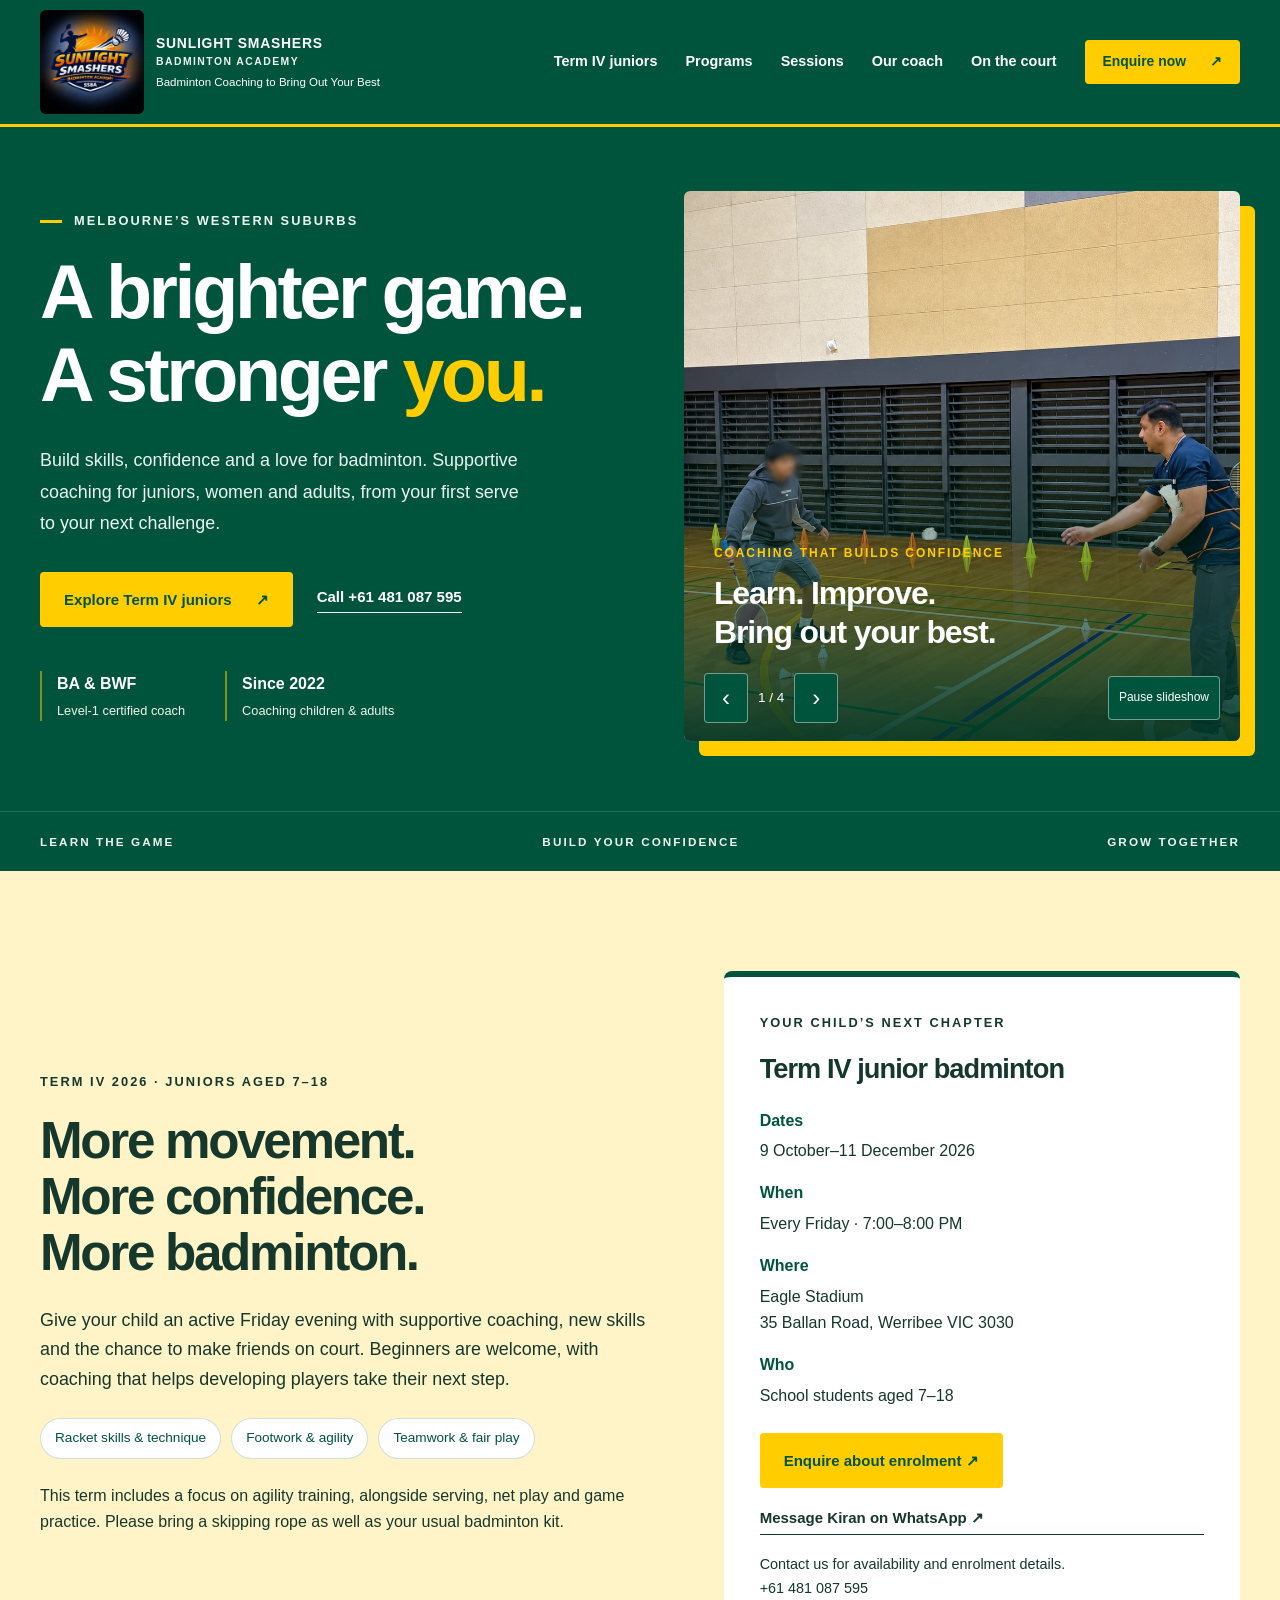
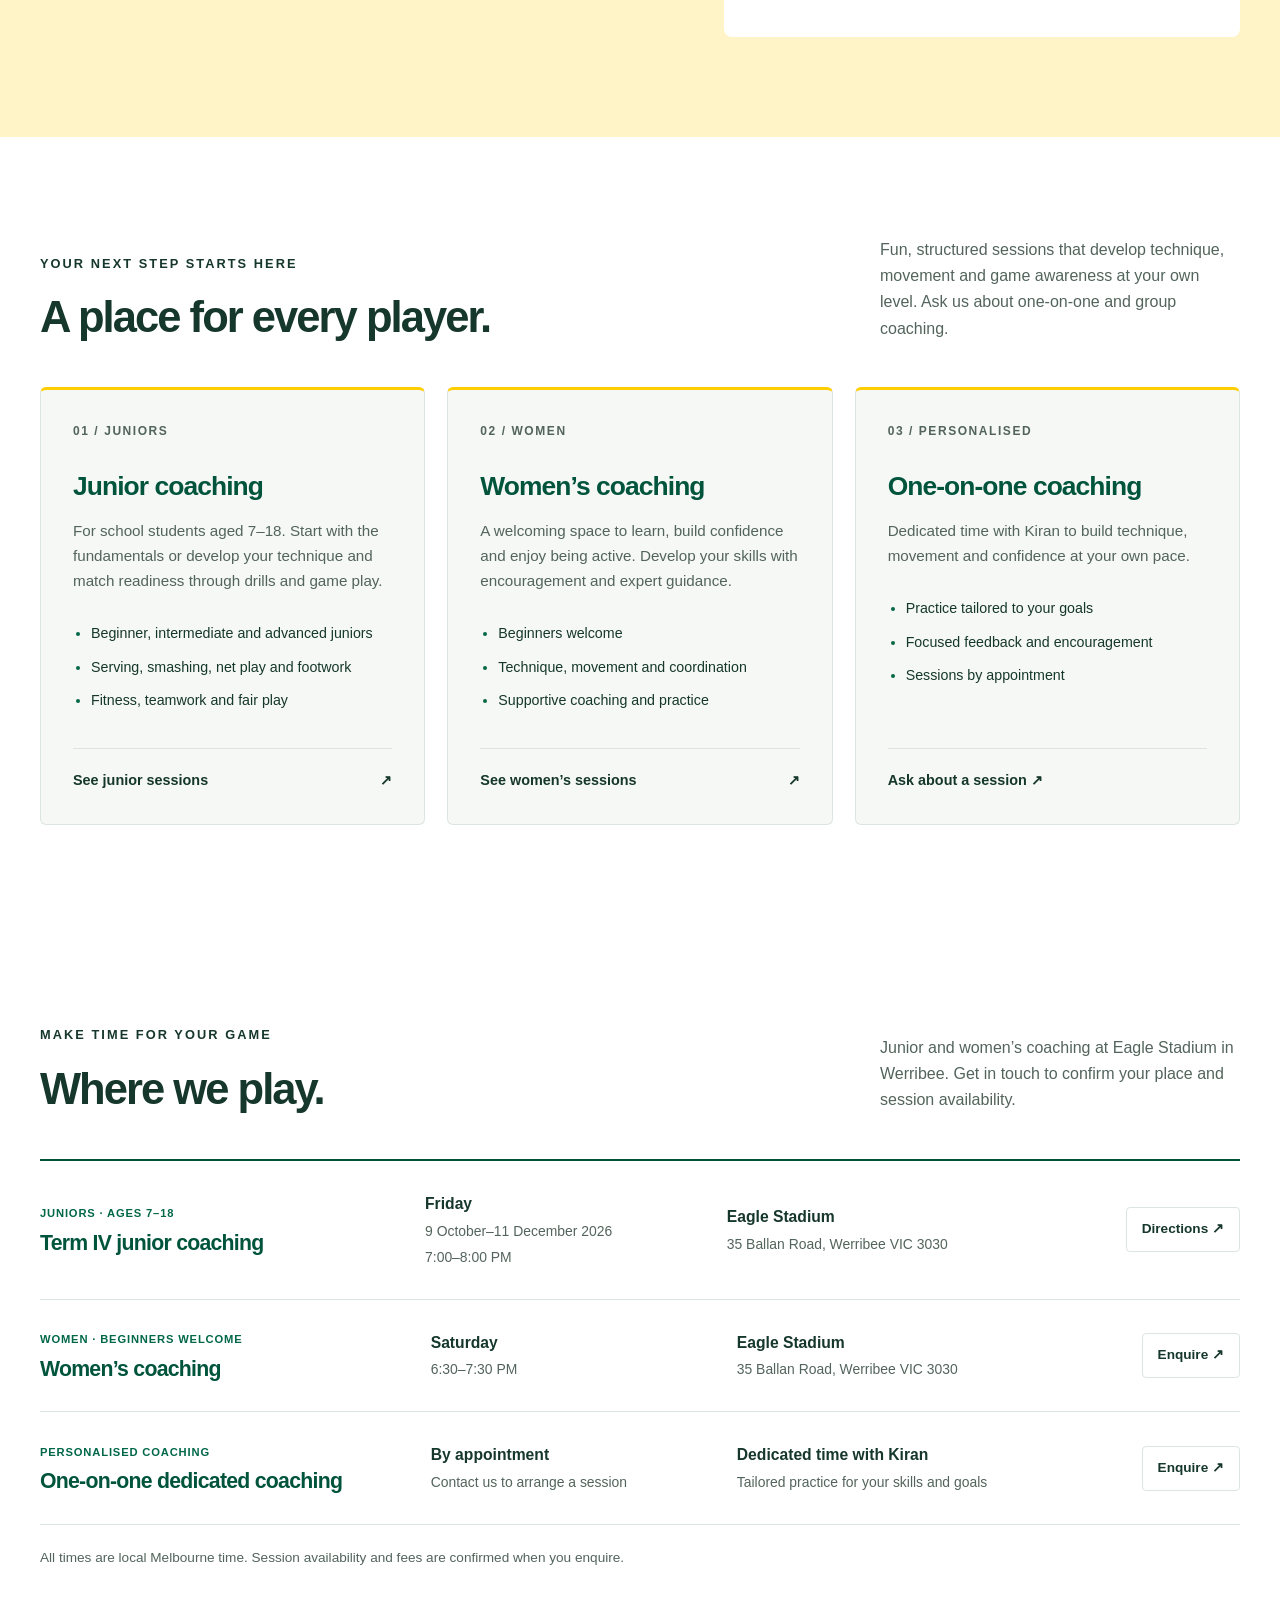
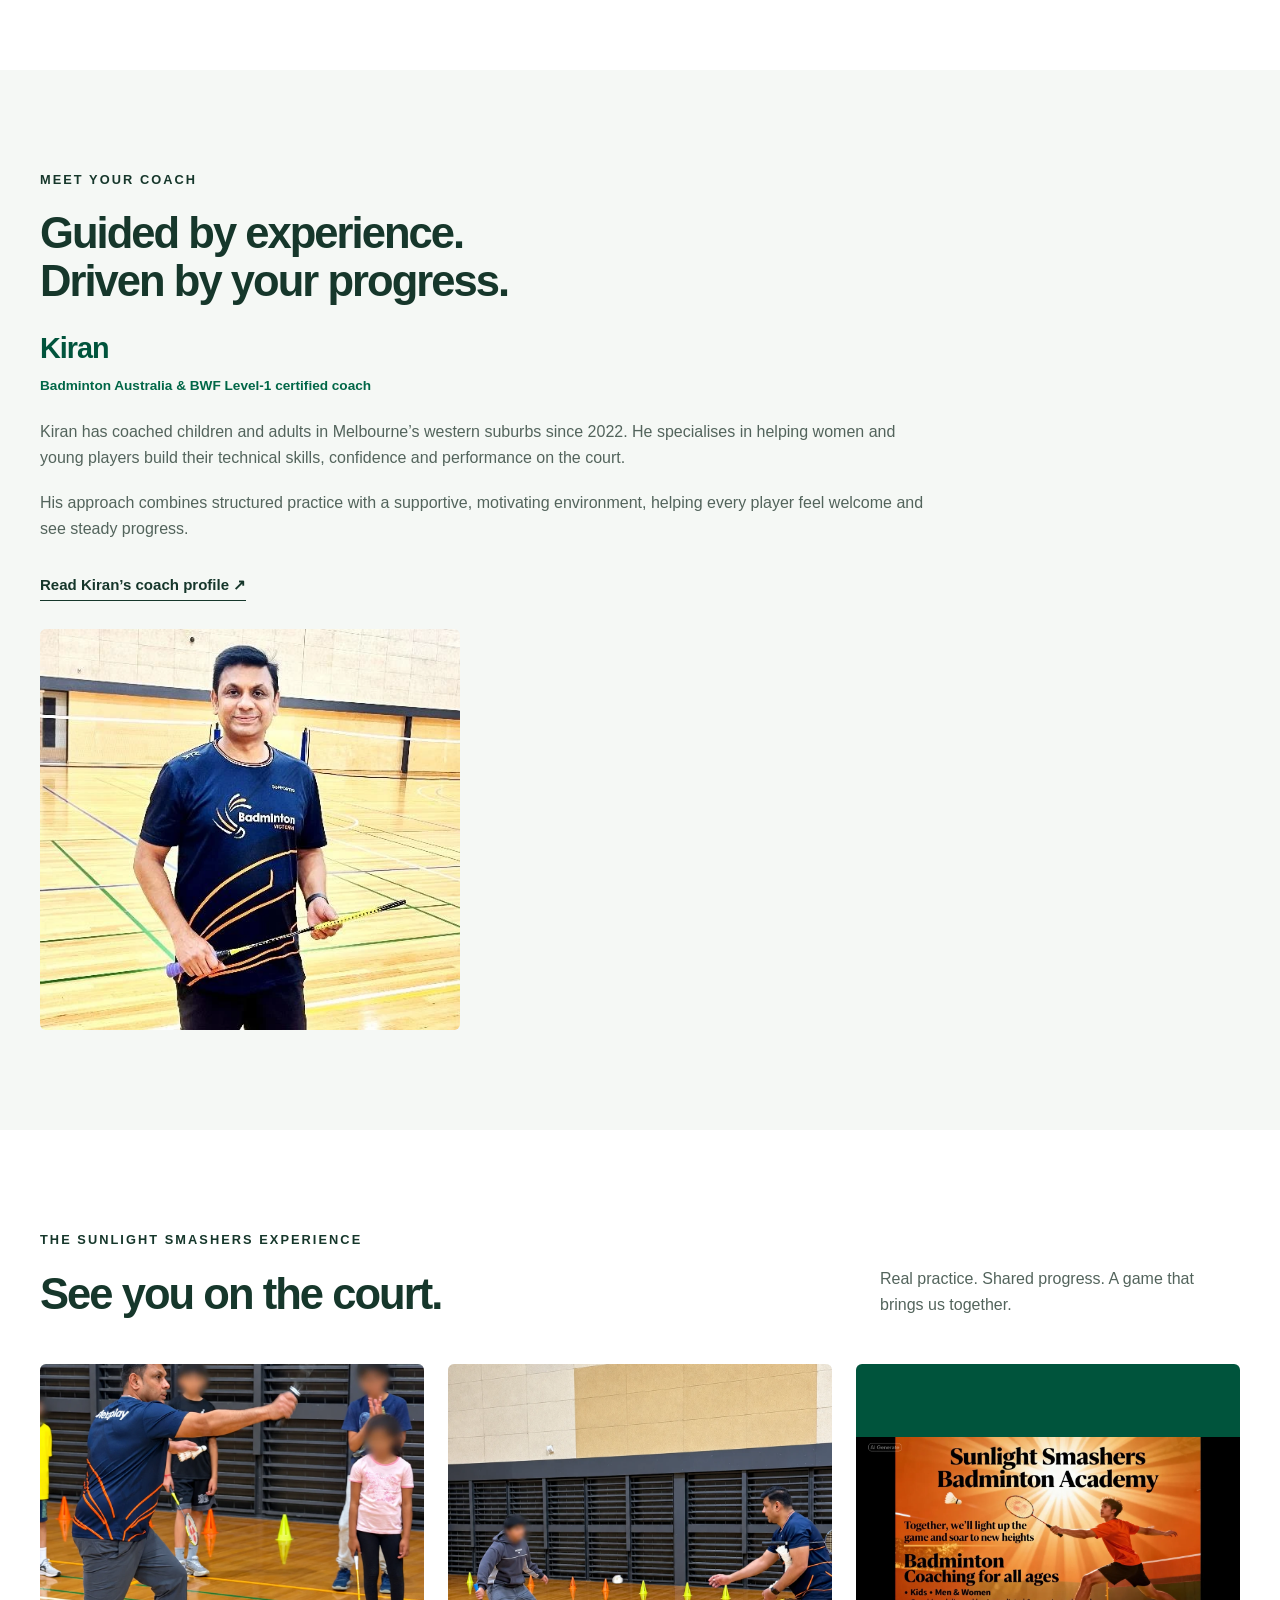
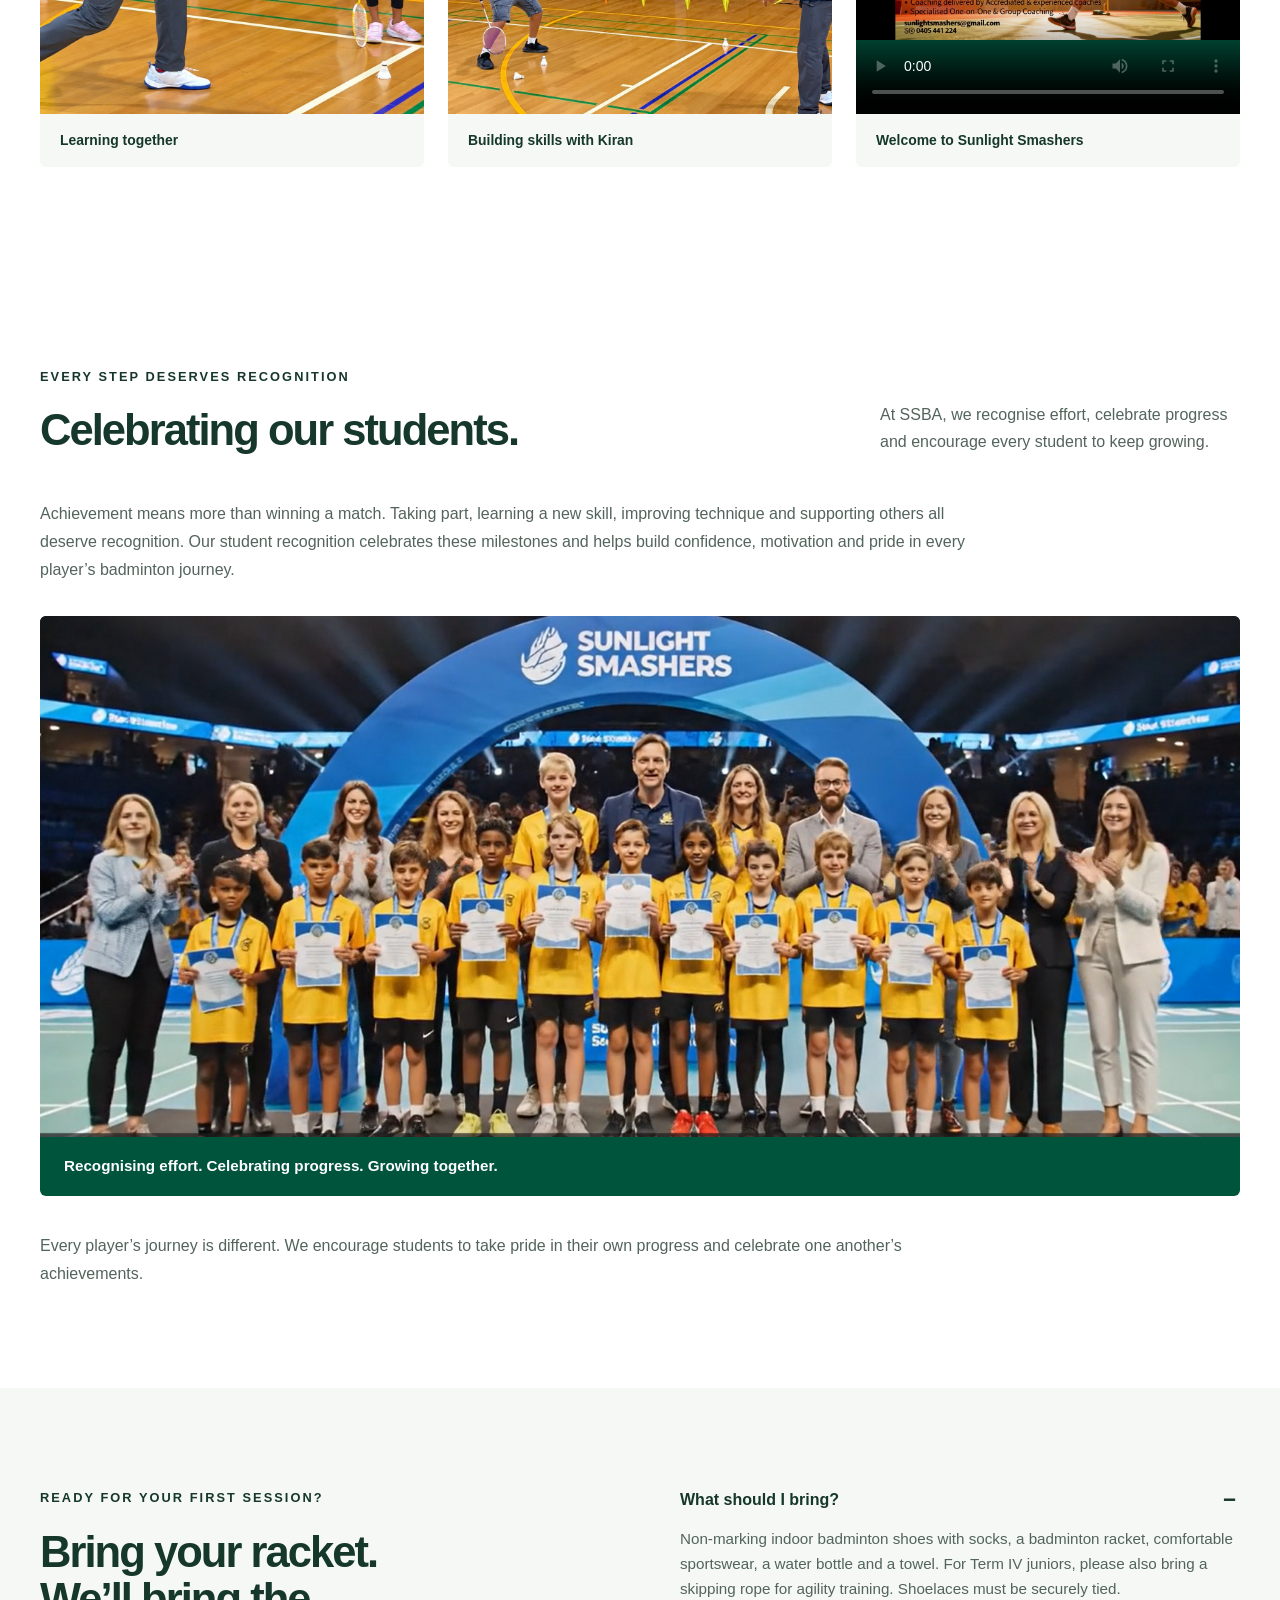
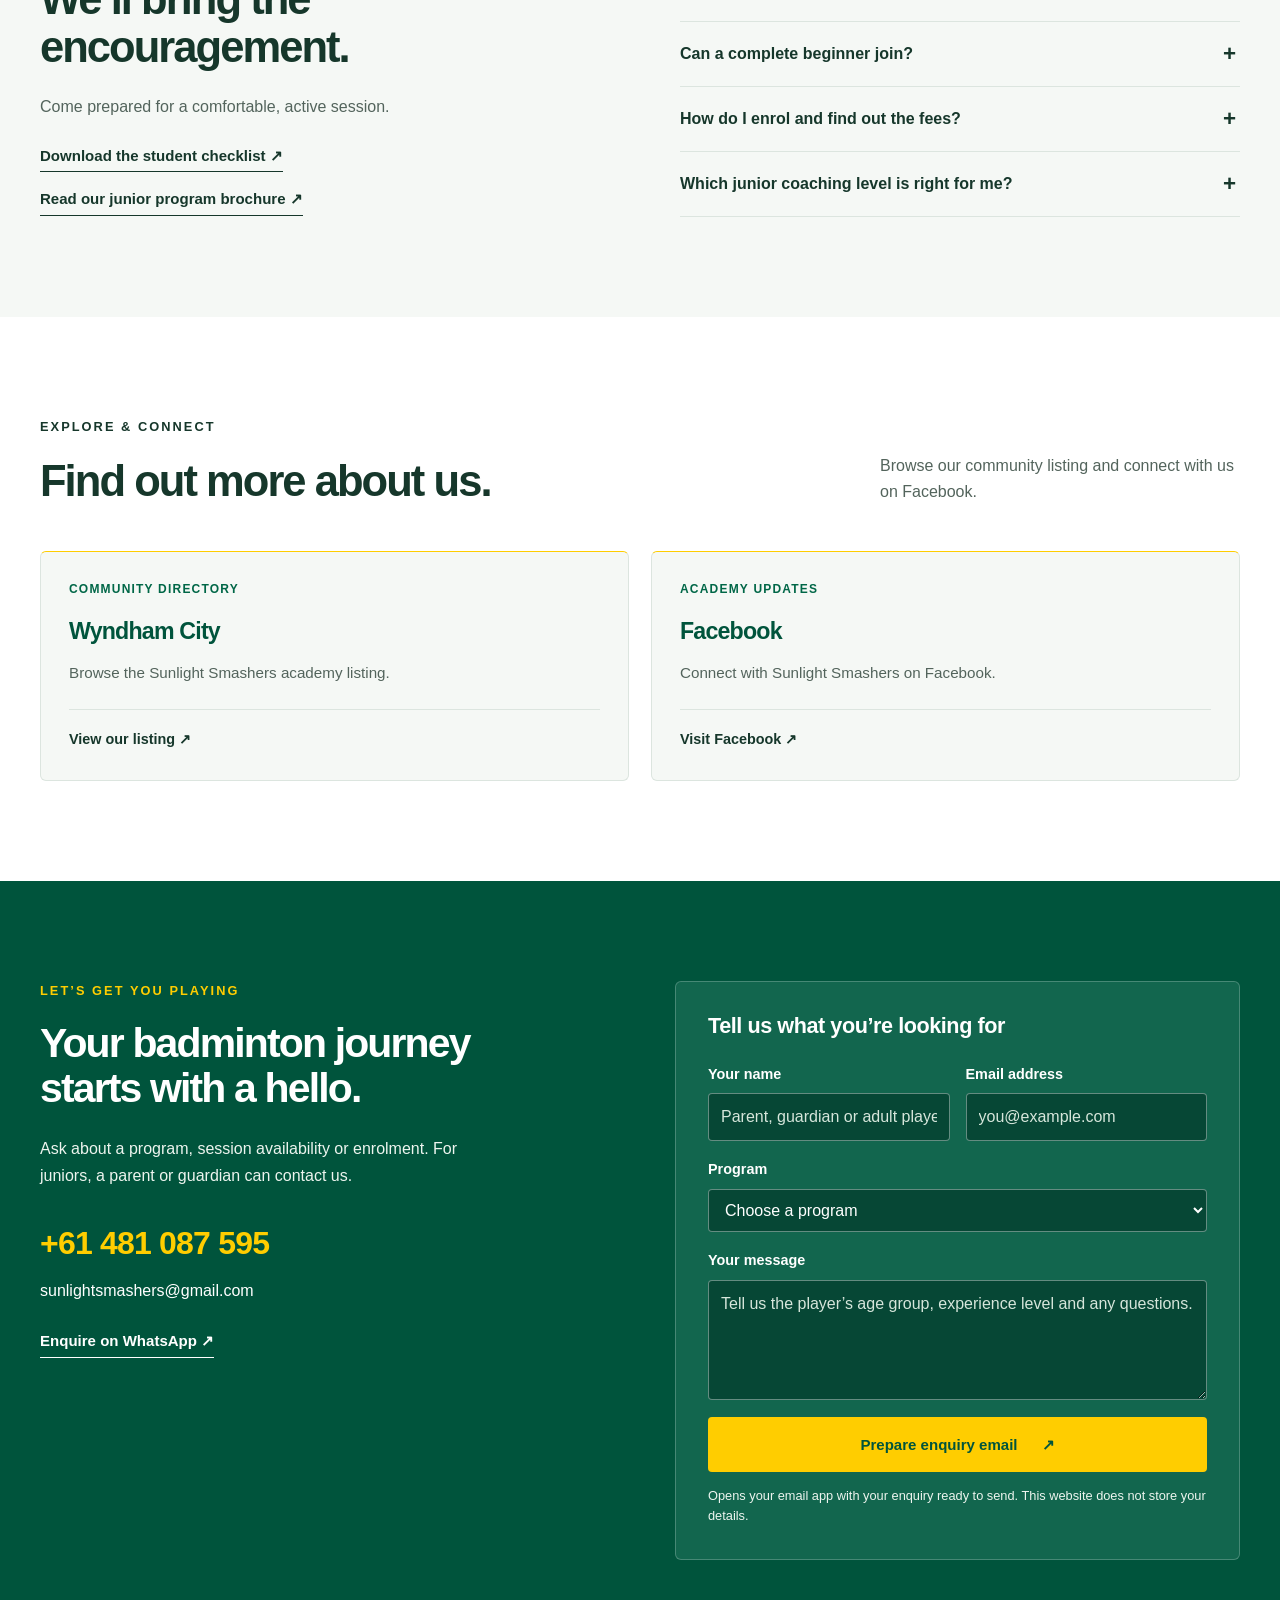
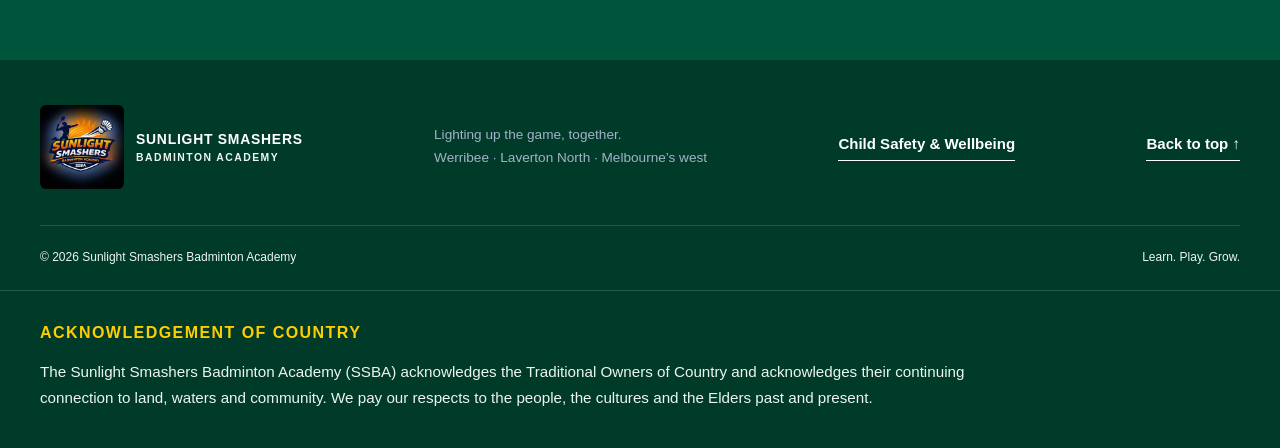
==== commit 5899eb1d: "Publish approved child safety and wellbeing policy" ====
--- a/index.html
+++ b/index.html
@@ -48,5 +48,5 @@
 <section class="section references-section" id="references"><div class="container"><div class="section-top"><div><p class="eyebrow">EXPLORE & CONNECT</p><h2>Find out more about us.</h2></div><p>Browse our community listing and connect with us on Facebook.</p></div><div class="reference-grid"><a class="reference-card" href="https://www.wyndham.vic.gov.au/directory/sunlight-smashers-badminton-academy-ssba" target="_blank" rel="noopener noreferrer"><span class="reference-label">COMMUNITY DIRECTORY</span><h3>Wyndham City</h3><p>Browse the Sunlight Smashers academy listing.</p><span class="reference-action">View our listing ↗</span></a><a class="reference-card" href="https://www.facebook.com/share/1cbproAzac/?mibextid=wwXIfr" target="_blank" rel="noopener noreferrer"><span class="reference-label">ACADEMY UPDATES</span><h3>Facebook</h3><p>Connect with Sunlight Smashers on Facebook.</p><span class="reference-action">Visit Facebook ↗</span></a></div></div></section>
 <section class="section contact-section" id="contact"><div class="container contact-grid"><div class="contact-copy"><p class="eyebrow">LET’S GET YOU PLAYING</p><h2>Your badminton journey<br>starts with a hello.</h2><p>Ask about a program, session availability or enrolment. For juniors, a parent or guardian can contact us.</p><a class="contact-phone" href="tel:+61481087595">+61 481 087 595</a><a class="contact-email" href="mailto:sunlightsmashers@gmail.com">sunlightsmashers@gmail.com</a><a class="text-link light" href="https://wa.me/61481087595?text=Hello%20Sunlight%20Smashers%2C%20I%27d%20like%20to%20enquire%20about%20badminton%20sessions." target="_blank" rel="noopener noreferrer">Enquire on WhatsApp ↗</a></div><form id="enquiry-form" class="enquiry-form"><h3>Tell us what you’re looking for</h3><div class="form-grid"><label>Your name<input name="name" autocomplete="name" required maxlength="100" placeholder="Parent, guardian or adult player"></label><label>Email address<input type="email" name="email" autocomplete="email" required maxlength="150" placeholder="you@example.com"></label></div><label>Program<select name="program" required><option value="">Choose a program</option><option>Junior coaching</option><option>Women’s coaching</option><option>Term IV junior badminton</option><option>One-on-one dedicated coaching</option><option>General enquiry</option></select></label><label>Your message<textarea name="message" rows="4" required maxlength="1500" placeholder="Tell us the player’s age group, experience level and any questions."></textarea></label><button class="button" type="submit">Prepare enquiry email <span aria-hidden="true">↗</span></button><p class="form-note">Opens your email app with your enquiry ready to send. This website does not store your details.</p><p class="form-status" id="form-status" role="status" hidden></p></form></div></section>
 </main>
-<footer><div class="container footer-grid"><a class="brand" href="#home"><img src="assets/logo.webp" width="84" height="84" alt="Sunlight Smashers logo"><span>SUNLIGHT SMASHERS<small>BADMINTON ACADEMY</small></span></a><p>Lighting up the game, together.<br>Werribee · Laverton North · Melbourne’s west</p><a href="#home" class="text-link light">Back to top ↑</a></div><div class="container footer-bottom"><span>© <span id="year">2026</span> Sunlight Smashers Badminton Academy</span><span>Learn. Play. Grow.</span></div><section class="acknowledgement" aria-labelledby="acknowledgement-heading"><div class="container"><h2 id="acknowledgement-heading">ACKNOWLEDGEMENT OF COUNTRY</h2><p>The Sunlight Smashers Badminton Academy (SSBA) acknowledges the Traditional Owners of Country and acknowledges their continuing connection to land, waters and community. We pay our respects to the people, the cultures and the Elders past and present.</p></div></section></footer>
+<footer><div class="container footer-grid"><a class="brand" href="#home"><img src="assets/logo.webp" width="84" height="84" alt="Sunlight Smashers logo"><span>SUNLIGHT SMASHERS<small>BADMINTON ACADEMY</small></span></a><p>Lighting up the game, together.<br>Werribee · Laverton North · Melbourne’s west</p><a href="child-safety.html" class="text-link light">Child Safety &amp; Wellbeing</a><a href="#home" class="text-link light">Back to top ↑</a></div><div class="container footer-bottom"><span>© <span id="year">2026</span> Sunlight Smashers Badminton Academy</span><span>Learn. Play. Grow.</span></div><section class="acknowledgement" aria-labelledby="acknowledgement-heading"><div class="container"><h2 id="acknowledgement-heading">ACKNOWLEDGEMENT OF COUNTRY</h2><p>The Sunlight Smashers Badminton Academy (SSBA) acknowledges the Traditional Owners of Country and acknowledges their continuing connection to land, waters and community. We pay our respects to the people, the cultures and the Elders past and present.</p></div></section></footer>
 </body></html>
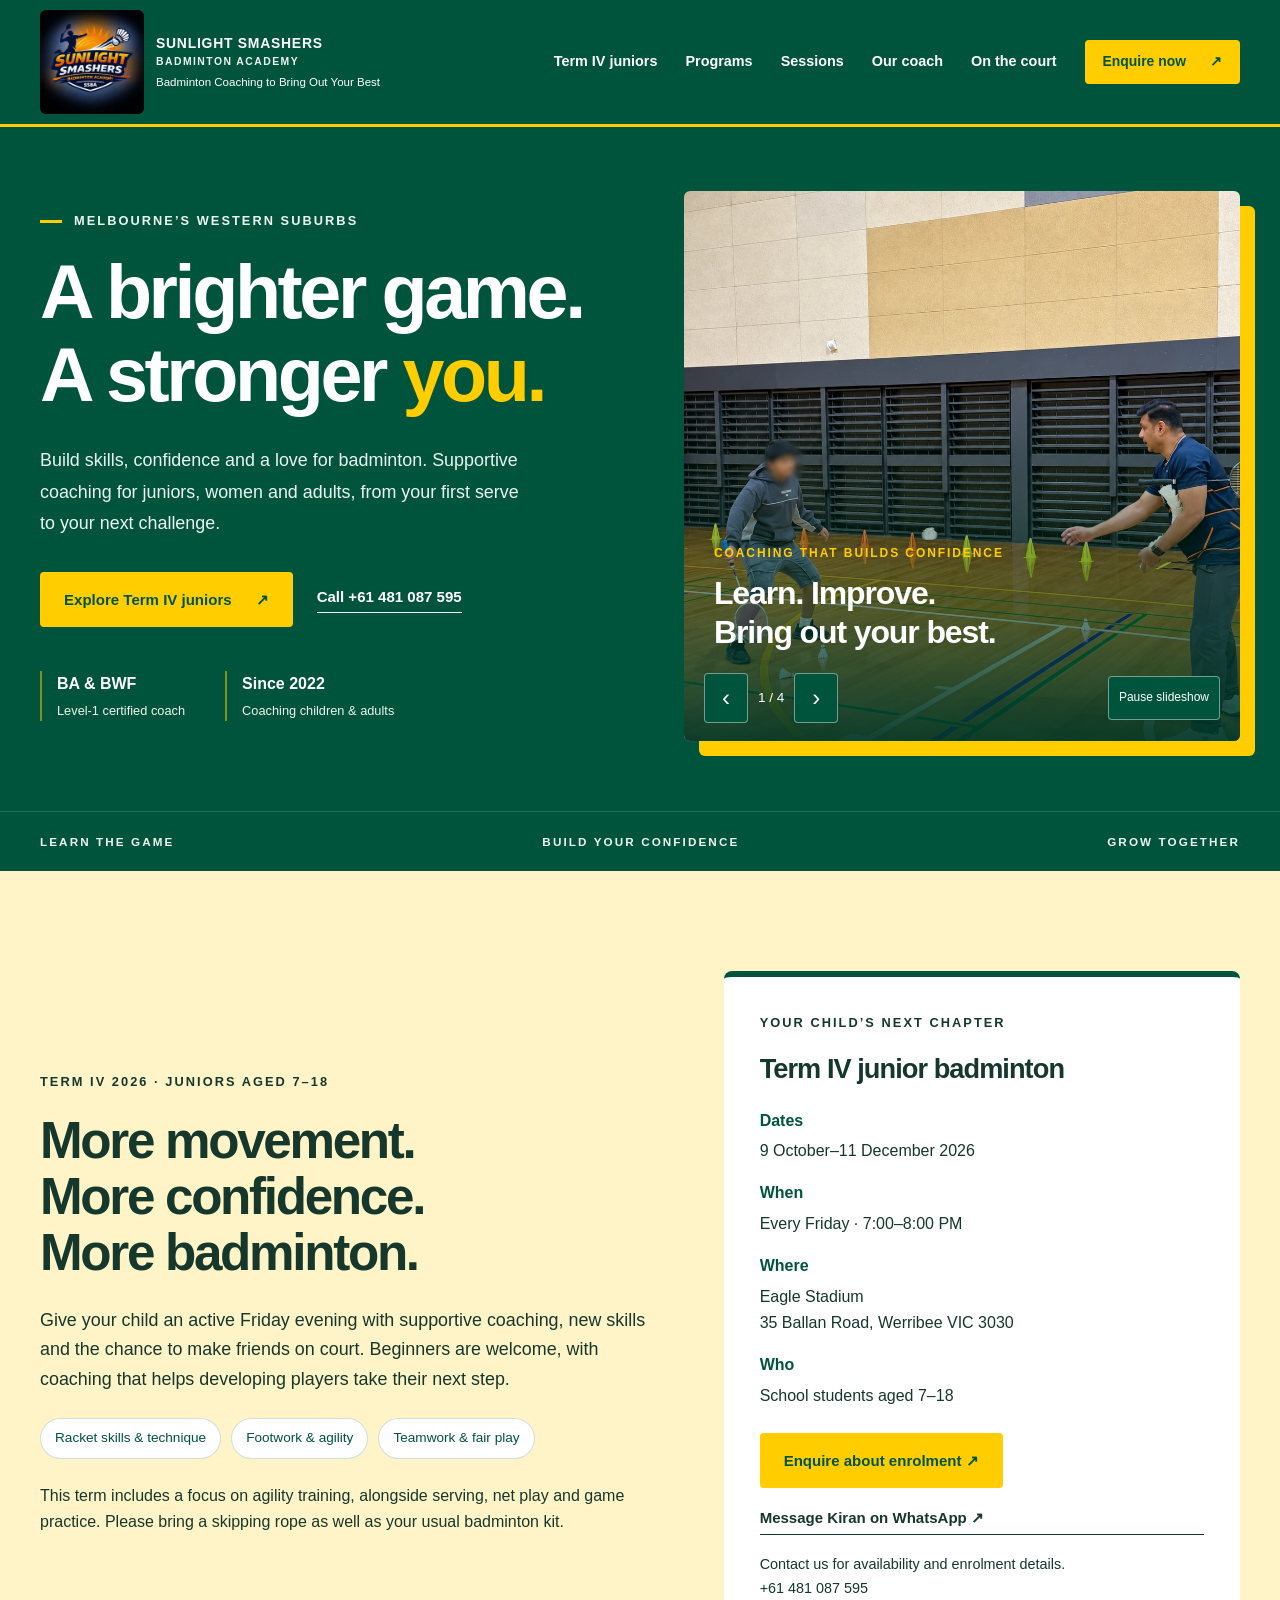
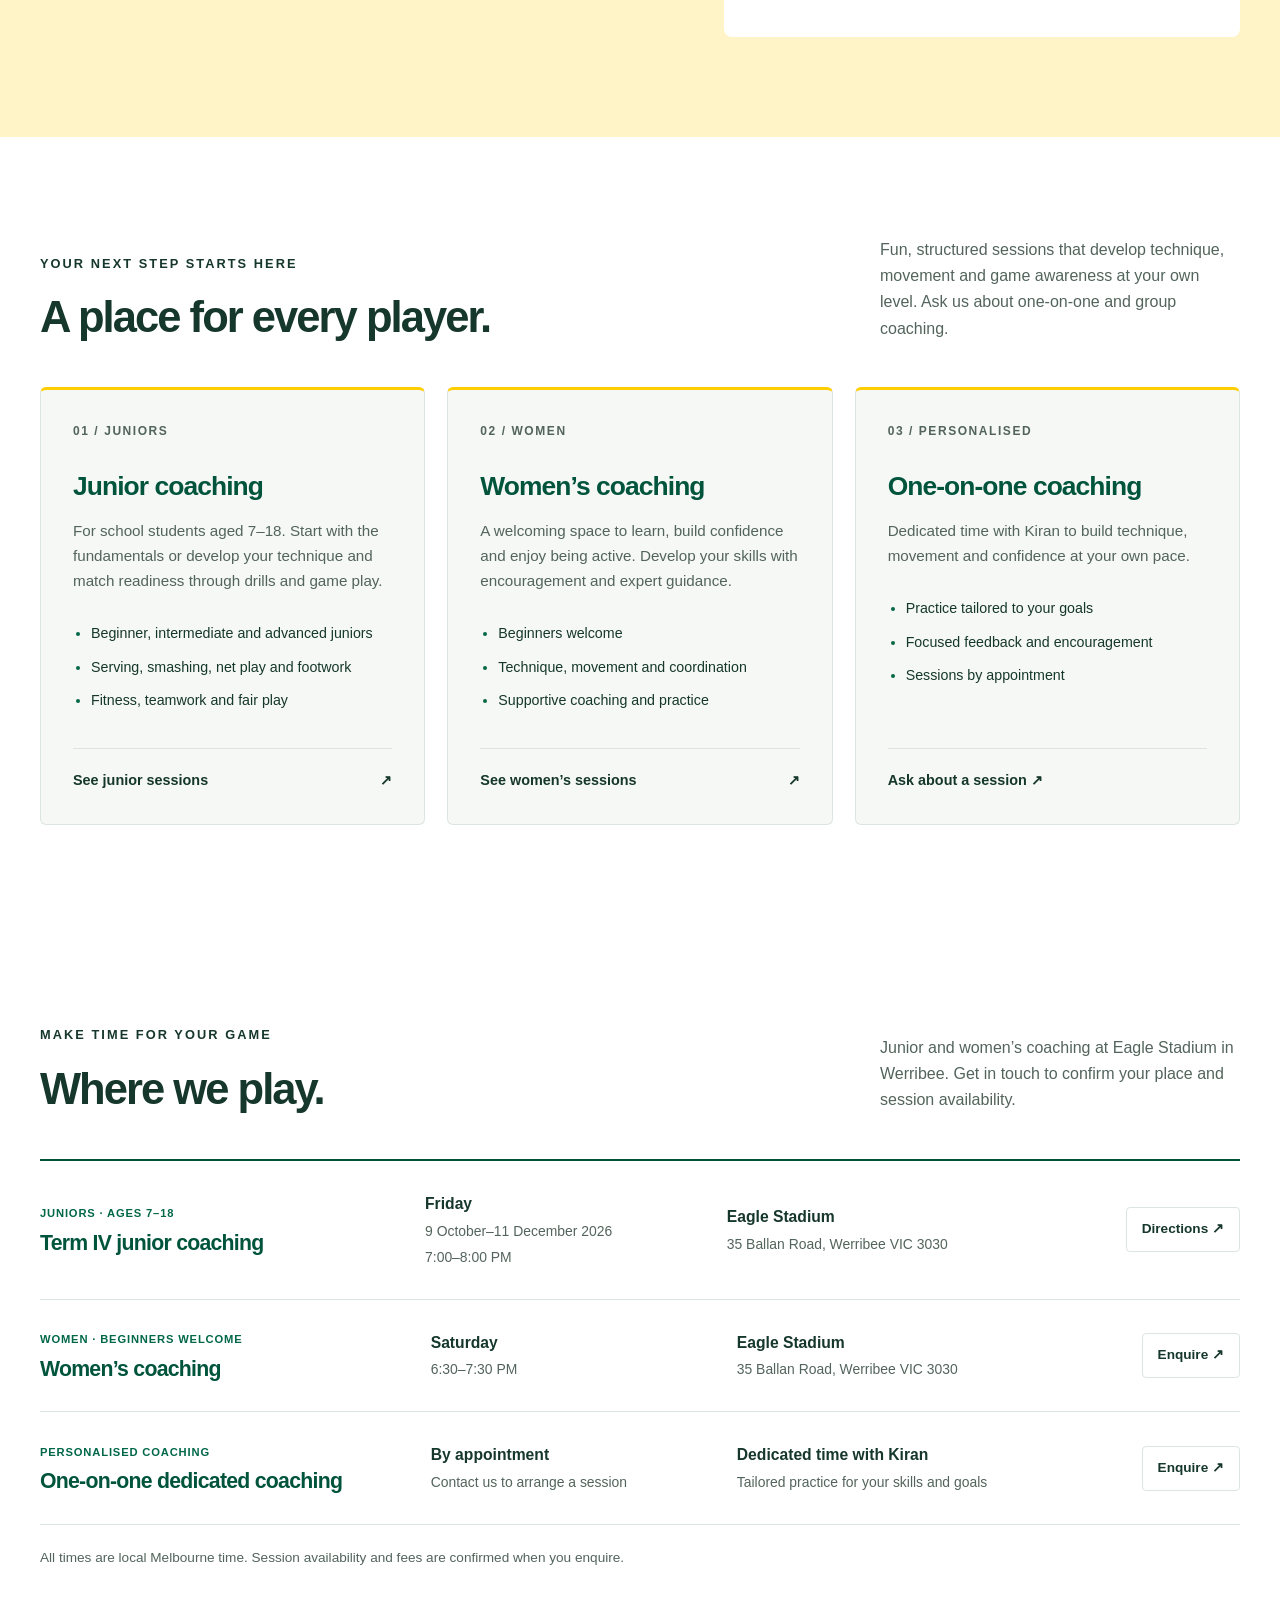
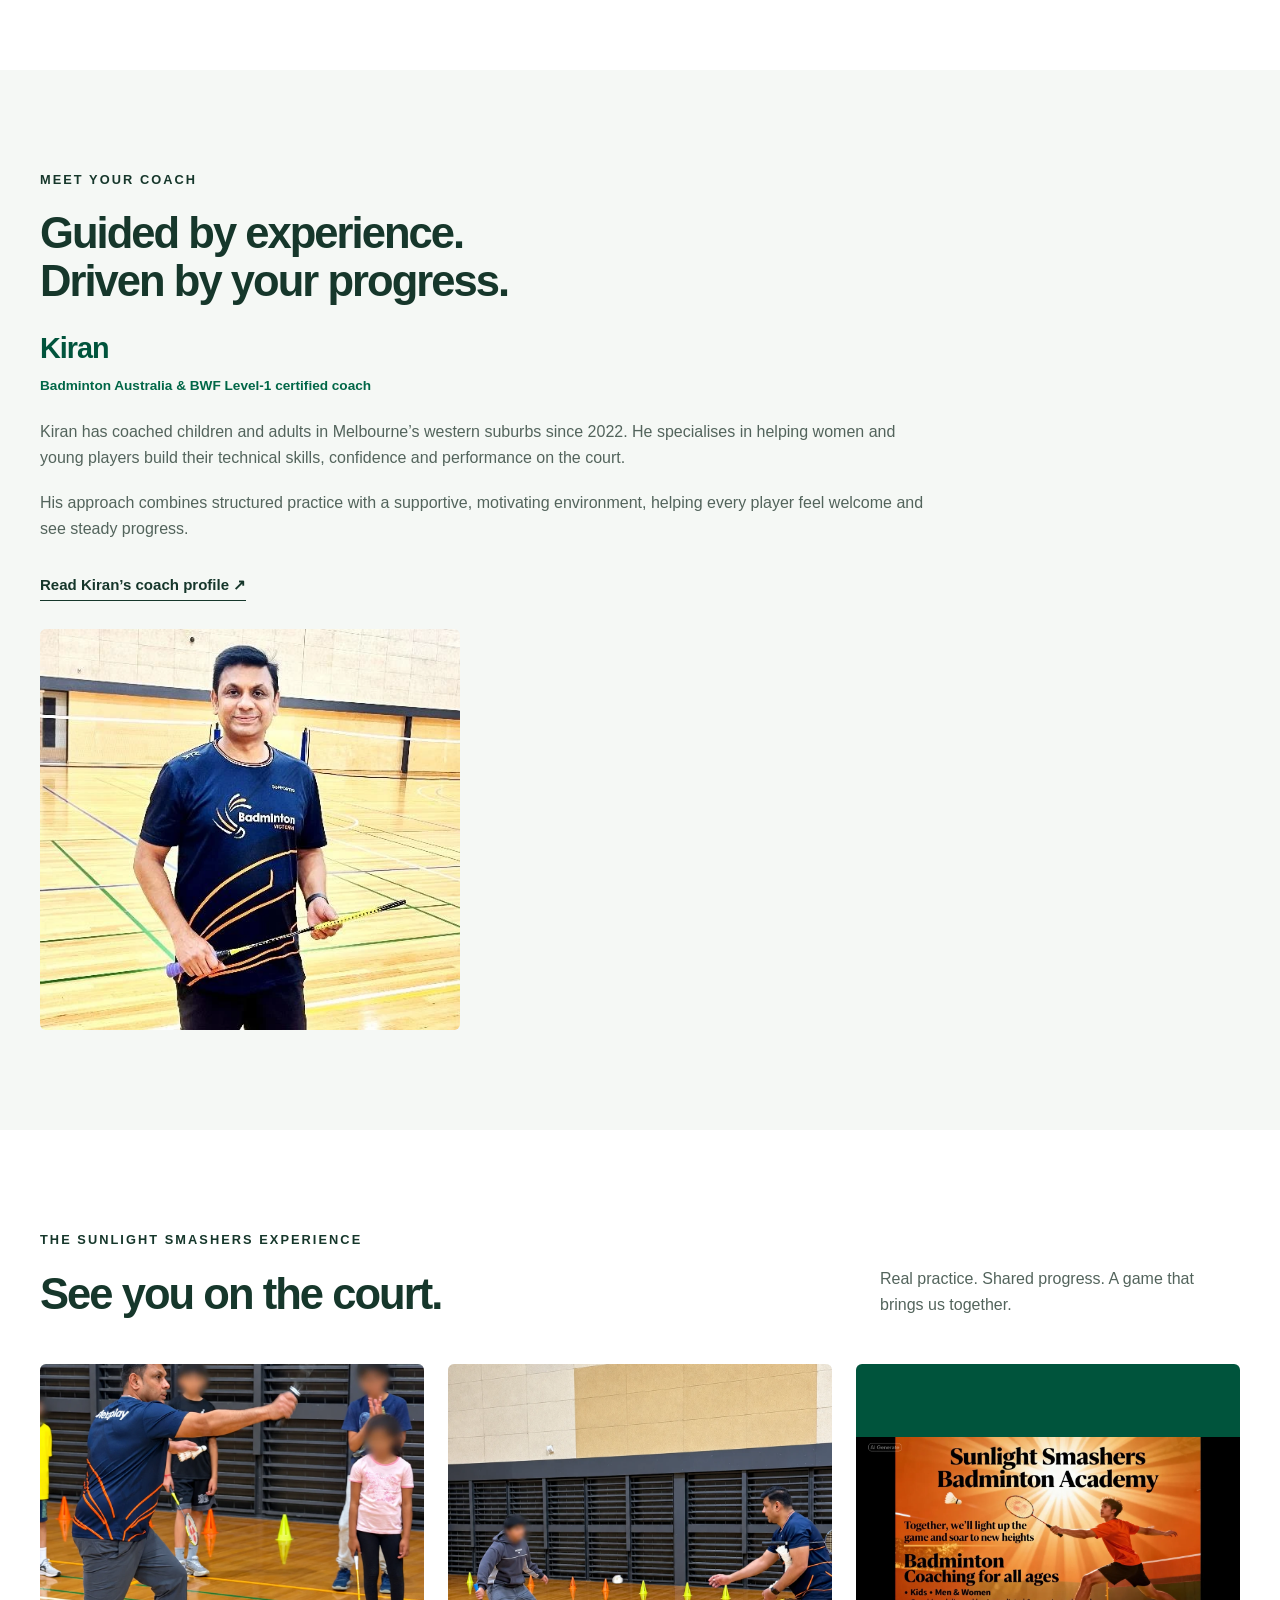
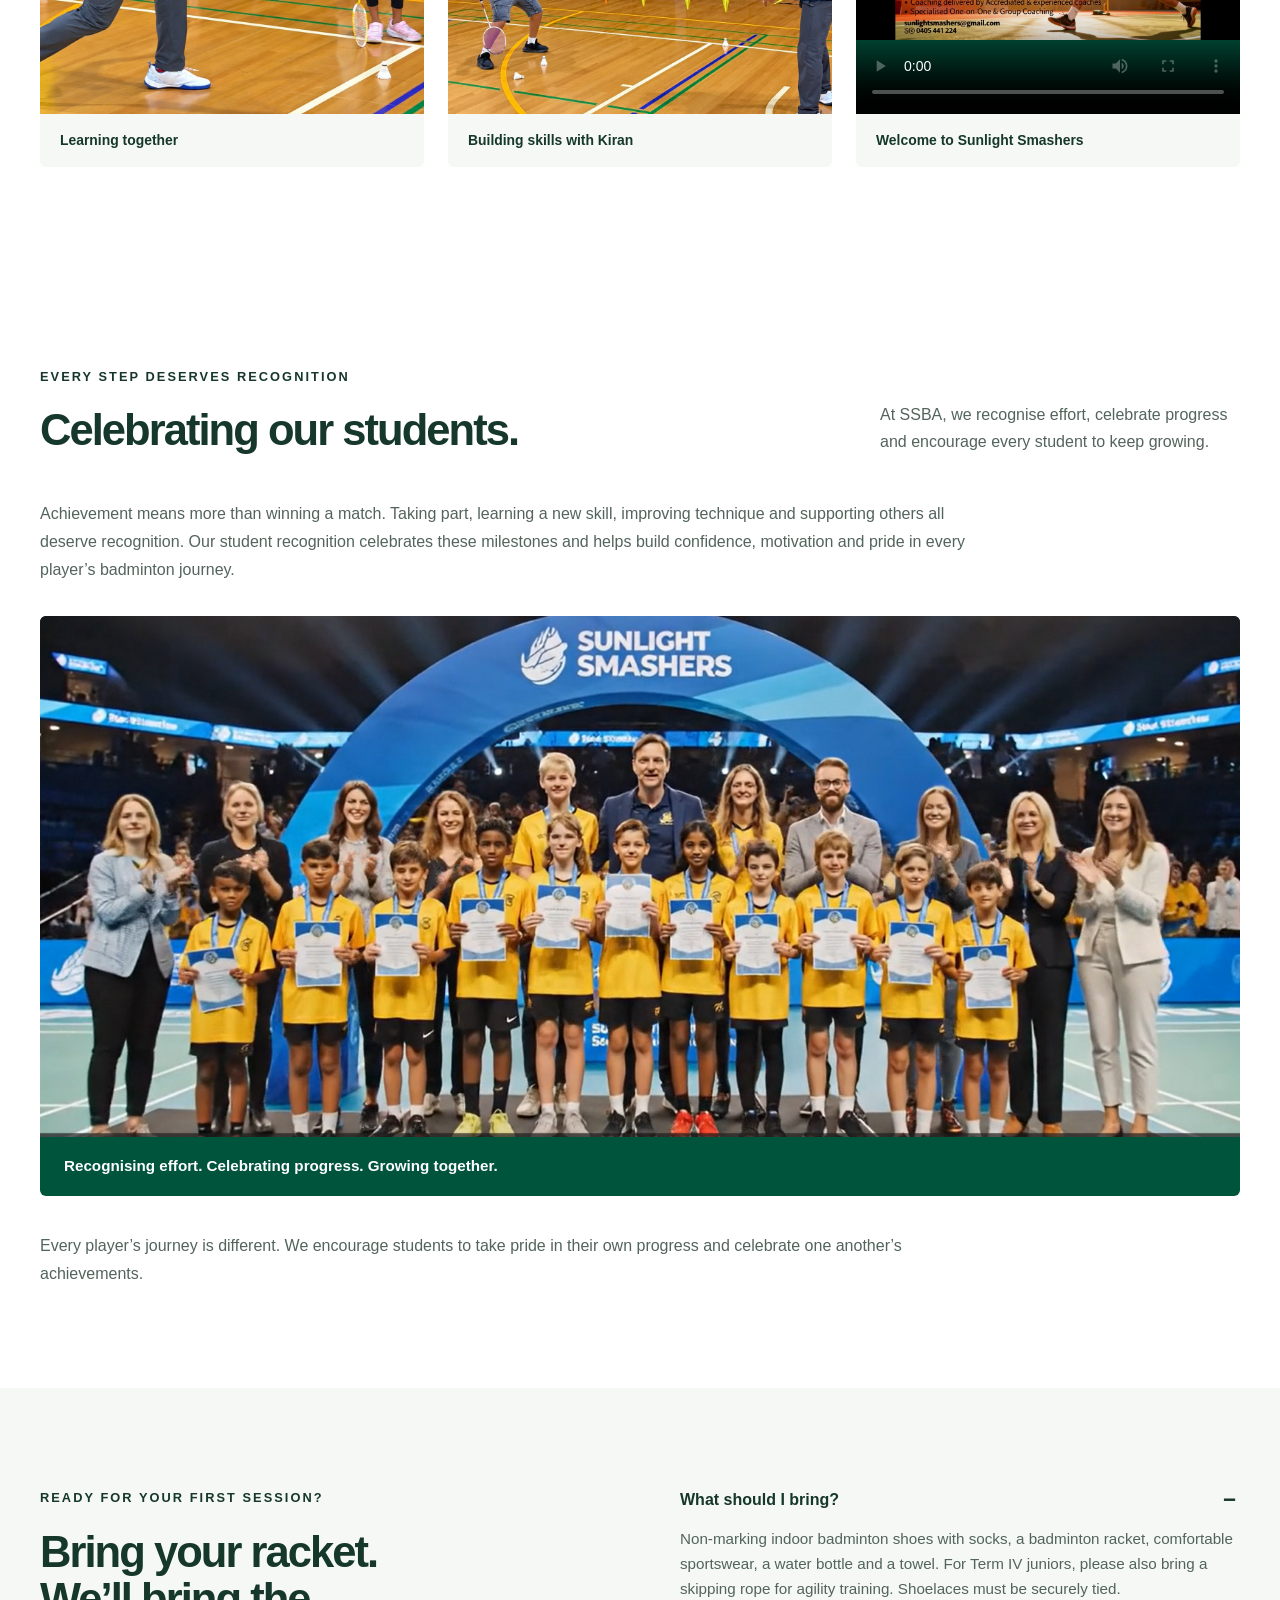
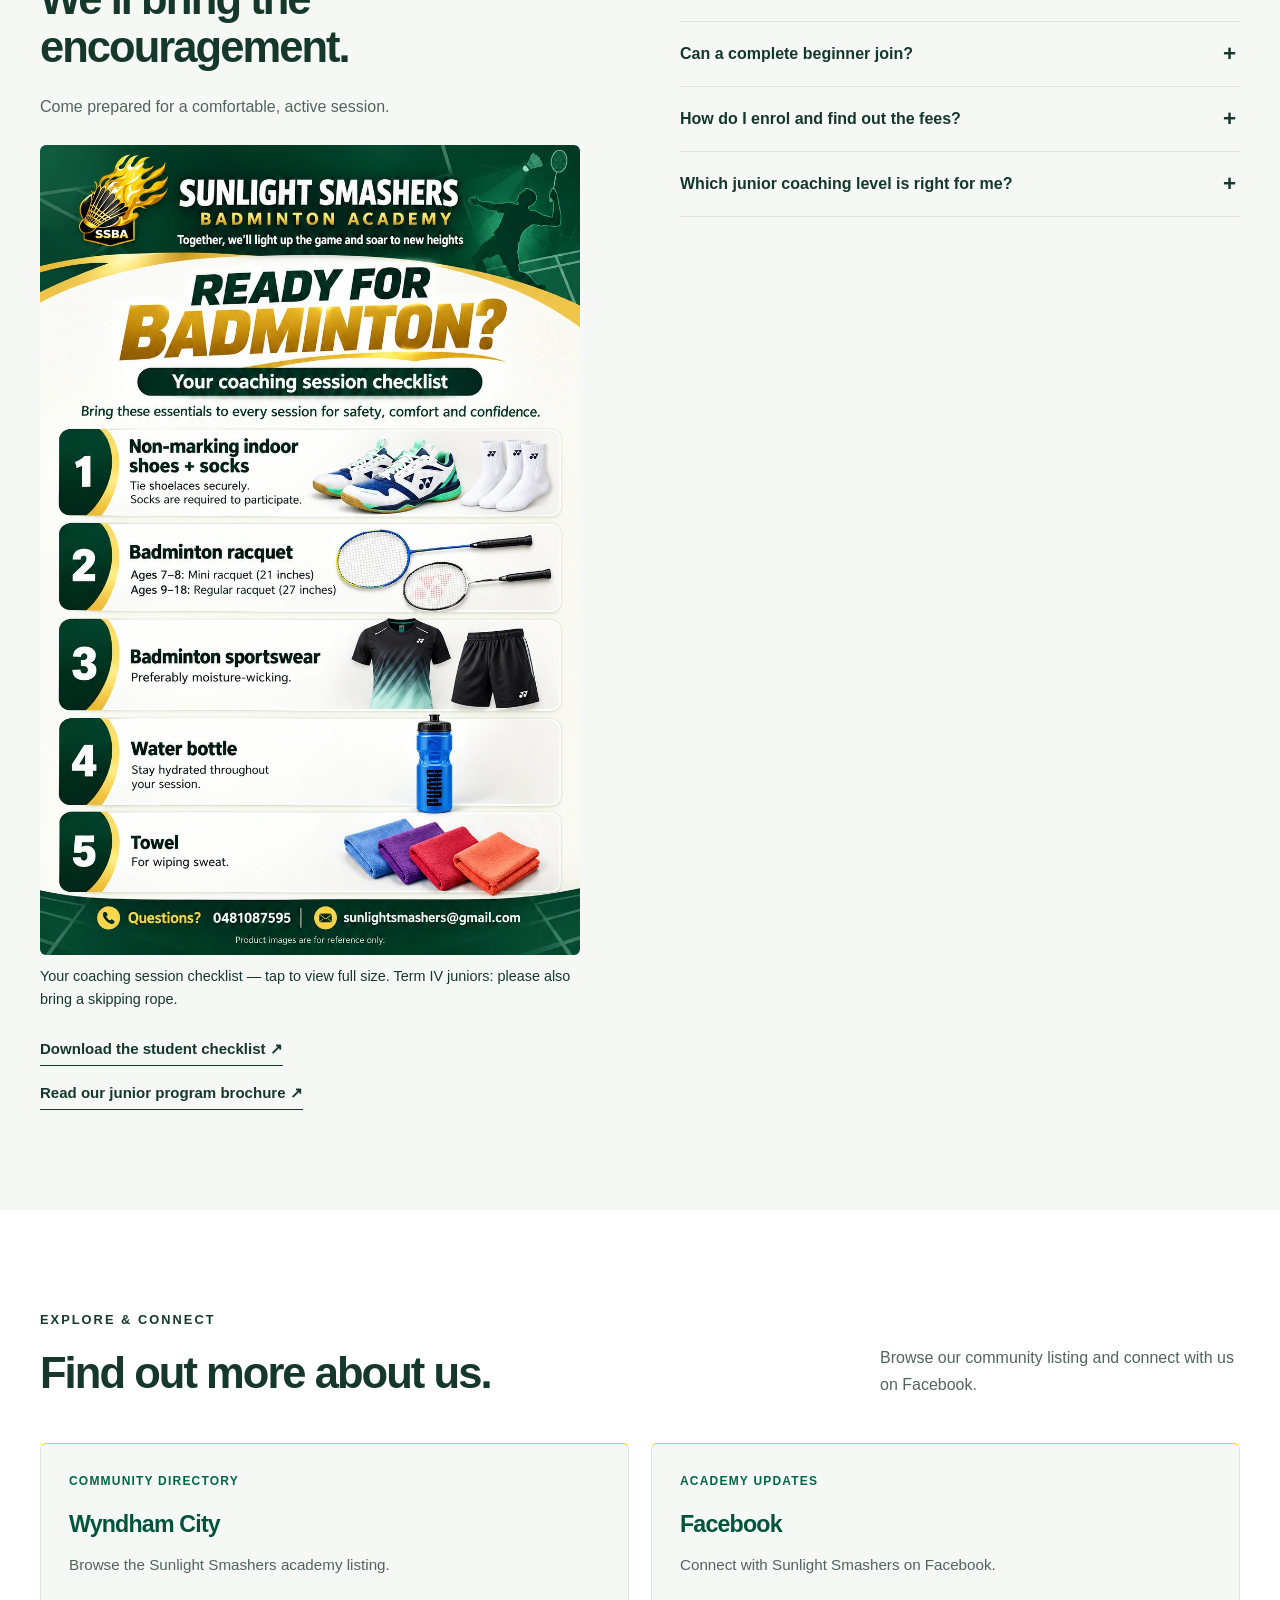
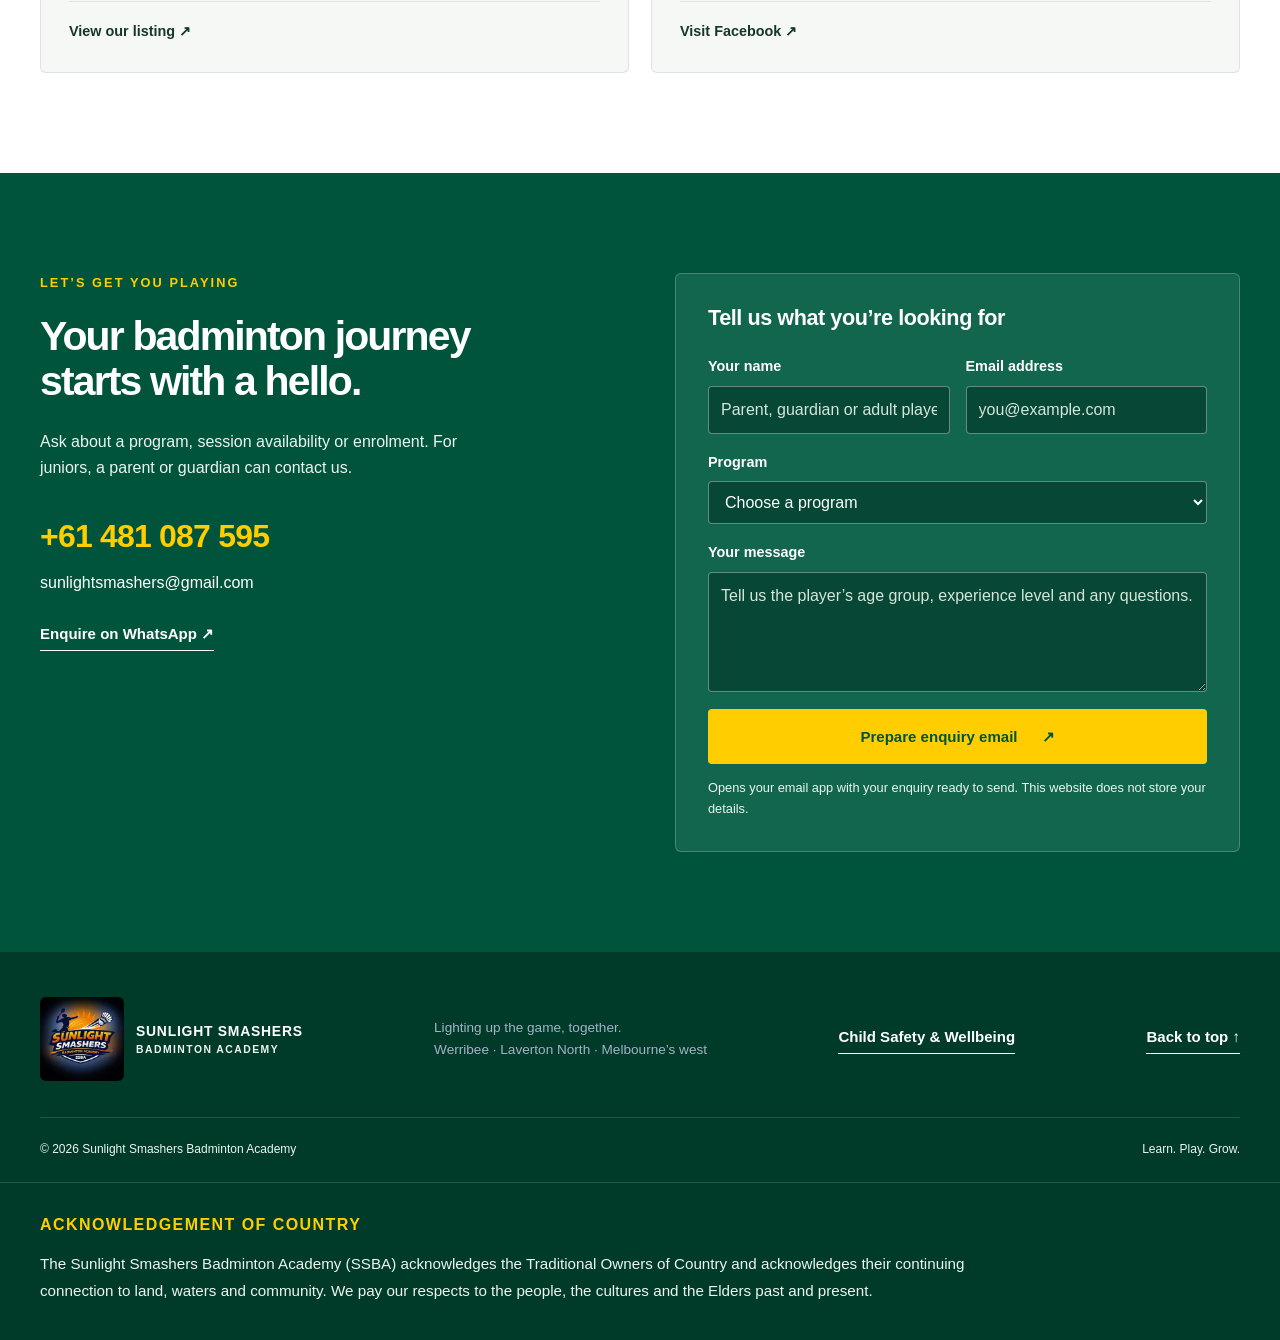
==== commit d8760f87: "Add coaching checklist image to session preparation section" ====
--- a/index.html
+++ b/index.html
@@ -44,7 +44,7 @@
     <p class="achievements-closing">Every player’s journey is different. We encourage students to take pride in their own progress and celebrate one another’s achievements.</p>
   </div>
 </section>
-<section class="section prepare-section" id="prepare"><div class="container prepare-grid"><div><p class="eyebrow">READY FOR YOUR FIRST SESSION?</p><h2>Bring your racket.<br>We’ll bring the encouragement.</h2><p>Come prepared for a comfortable, active session.</p><a class="text-link" href="downloads/student-checklist.pdf" target="_blank" rel="noopener">Download the student checklist ↗</a><a class="text-link resource-link" href="downloads/junior-program-brochure.pdf" target="_blank" rel="noopener">Read our junior program brochure ↗</a></div><div class="faq"><details open><summary>What should I bring?</summary><p>Non-marking indoor badminton shoes with socks, a badminton racket, comfortable sportswear, a water bottle and a towel. For Term IV juniors, please also bring a skipping rope for agility training. Shoelaces must be securely tied.</p></details><details><summary>Can a complete beginner join?</summary><p>Yes. Junior coaching includes a beginner pathway, and beginners are welcome in women’s coaching. Adult social sessions suit intermediate and advanced players.</p></details><details><summary>How do I enrol and find out the fees?</summary><p>Call or email us, or prepare an enquiry below. Tell us which program you’re interested in and the player’s experience level. We’ll confirm availability, fees and the next steps.</p></details><details><summary>Which junior coaching level is right for me?</summary><p>Beginners learn the basics, intermediate players refine techniques and movement, and advanced juniors develop competitive strategies and match readiness. Ask Kiran about the best fit.</p></details></div></div></section>
+<section class="section prepare-section" id="prepare"><div class="container prepare-grid"><div><p class="eyebrow">READY FOR YOUR FIRST SESSION?</p><h2>Bring your racket.<br>We’ll bring the encouragement.</h2><p>Come prepared for a comfortable, active session.</p><figure style="margin:24px 0"><a href="assets/coaching-checklist.webp" target="_blank" rel="noopener noreferrer" aria-label="Open coaching checklist at full size"><img src="assets/coaching-checklist.webp" width="1024" height="1536" loading="lazy" style="display:block;width:100%;height:auto;max-width:540px;border-radius:6px" alt="Sunlight Smashers coaching checklist: non-marking indoor shoes and socks with securely tied laces; badminton racket (21-inch mini for ages 7–8, regular 27-inch for ages 9–18); sportswear; water bottle; towel. Contact 0481 087 595 or sunlightsmashers@gmail.com."></a><figcaption style="margin-top:10px;font-size:.9rem">Your coaching session checklist — tap to view full size. Term IV juniors: please also bring a skipping rope.</figcaption></figure><a class="text-link" href="downloads/student-checklist.pdf" target="_blank" rel="noopener">Download the student checklist ↗</a><a class="text-link resource-link" href="downloads/junior-program-brochure.pdf" target="_blank" rel="noopener">Read our junior program brochure ↗</a></div><div class="faq"><details open><summary>What should I bring?</summary><p>Non-marking indoor badminton shoes with socks, a badminton racket, comfortable sportswear, a water bottle and a towel. For Term IV juniors, please also bring a skipping rope for agility training. Shoelaces must be securely tied.</p></details><details><summary>Can a complete beginner join?</summary><p>Yes. Junior coaching includes a beginner pathway, and beginners are welcome in women’s coaching. Adult social sessions suit intermediate and advanced players.</p></details><details><summary>How do I enrol and find out the fees?</summary><p>Call or email us, or prepare an enquiry below. Tell us which program you’re interested in and the player’s experience level. We’ll confirm availability, fees and the next steps.</p></details><details><summary>Which junior coaching level is right for me?</summary><p>Beginners learn the basics, intermediate players refine techniques and movement, and advanced juniors develop competitive strategies and match readiness. Ask Kiran about the best fit.</p></details></div></div></section>
 <section class="section references-section" id="references"><div class="container"><div class="section-top"><div><p class="eyebrow">EXPLORE & CONNECT</p><h2>Find out more about us.</h2></div><p>Browse our community listing and connect with us on Facebook.</p></div><div class="reference-grid"><a class="reference-card" href="https://www.wyndham.vic.gov.au/directory/sunlight-smashers-badminton-academy-ssba" target="_blank" rel="noopener noreferrer"><span class="reference-label">COMMUNITY DIRECTORY</span><h3>Wyndham City</h3><p>Browse the Sunlight Smashers academy listing.</p><span class="reference-action">View our listing ↗</span></a><a class="reference-card" href="https://www.facebook.com/share/1cbproAzac/?mibextid=wwXIfr" target="_blank" rel="noopener noreferrer"><span class="reference-label">ACADEMY UPDATES</span><h3>Facebook</h3><p>Connect with Sunlight Smashers on Facebook.</p><span class="reference-action">Visit Facebook ↗</span></a></div></div></section>
 <section class="section contact-section" id="contact"><div class="container contact-grid"><div class="contact-copy"><p class="eyebrow">LET’S GET YOU PLAYING</p><h2>Your badminton journey<br>starts with a hello.</h2><p>Ask about a program, session availability or enrolment. For juniors, a parent or guardian can contact us.</p><a class="contact-phone" href="tel:+61481087595">+61 481 087 595</a><a class="contact-email" href="mailto:sunlightsmashers@gmail.com">sunlightsmashers@gmail.com</a><a class="text-link light" href="https://wa.me/61481087595?text=Hello%20Sunlight%20Smashers%2C%20I%27d%20like%20to%20enquire%20about%20badminton%20sessions." target="_blank" rel="noopener noreferrer">Enquire on WhatsApp ↗</a></div><form id="enquiry-form" class="enquiry-form"><h3>Tell us what you’re looking for</h3><div class="form-grid"><label>Your name<input name="name" autocomplete="name" required maxlength="100" placeholder="Parent, guardian or adult player"></label><label>Email address<input type="email" name="email" autocomplete="email" required maxlength="150" placeholder="you@example.com"></label></div><label>Program<select name="program" required><option value="">Choose a program</option><option>Junior coaching</option><option>Women’s coaching</option><option>Term IV junior badminton</option><option>One-on-one dedicated coaching</option><option>General enquiry</option></select></label><label>Your message<textarea name="message" rows="4" required maxlength="1500" placeholder="Tell us the player’s age group, experience level and any questions."></textarea></label><button class="button" type="submit">Prepare enquiry email <span aria-hidden="true">↗</span></button><p class="form-note">Opens your email app with your enquiry ready to send. This website does not store your details.</p><p class="form-status" id="form-status" role="status" hidden></p></form></div></section>
 </main>
